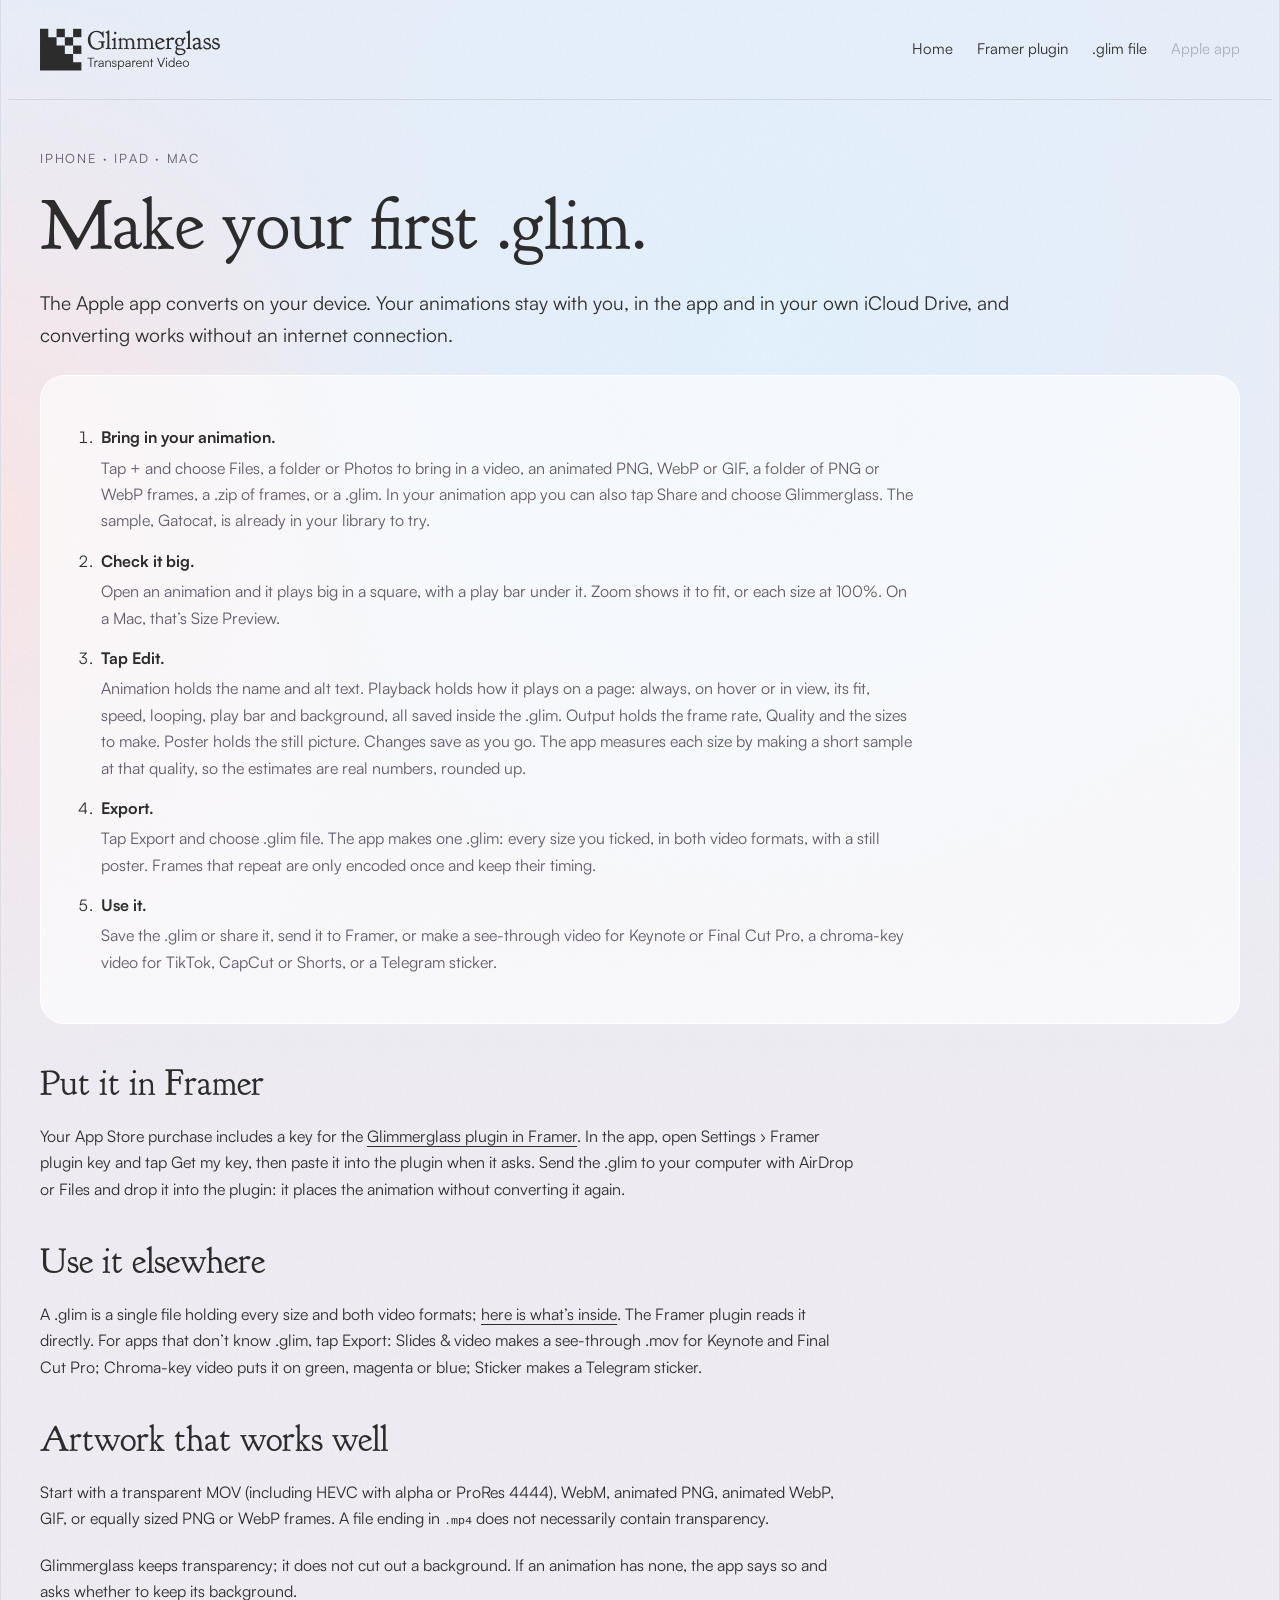
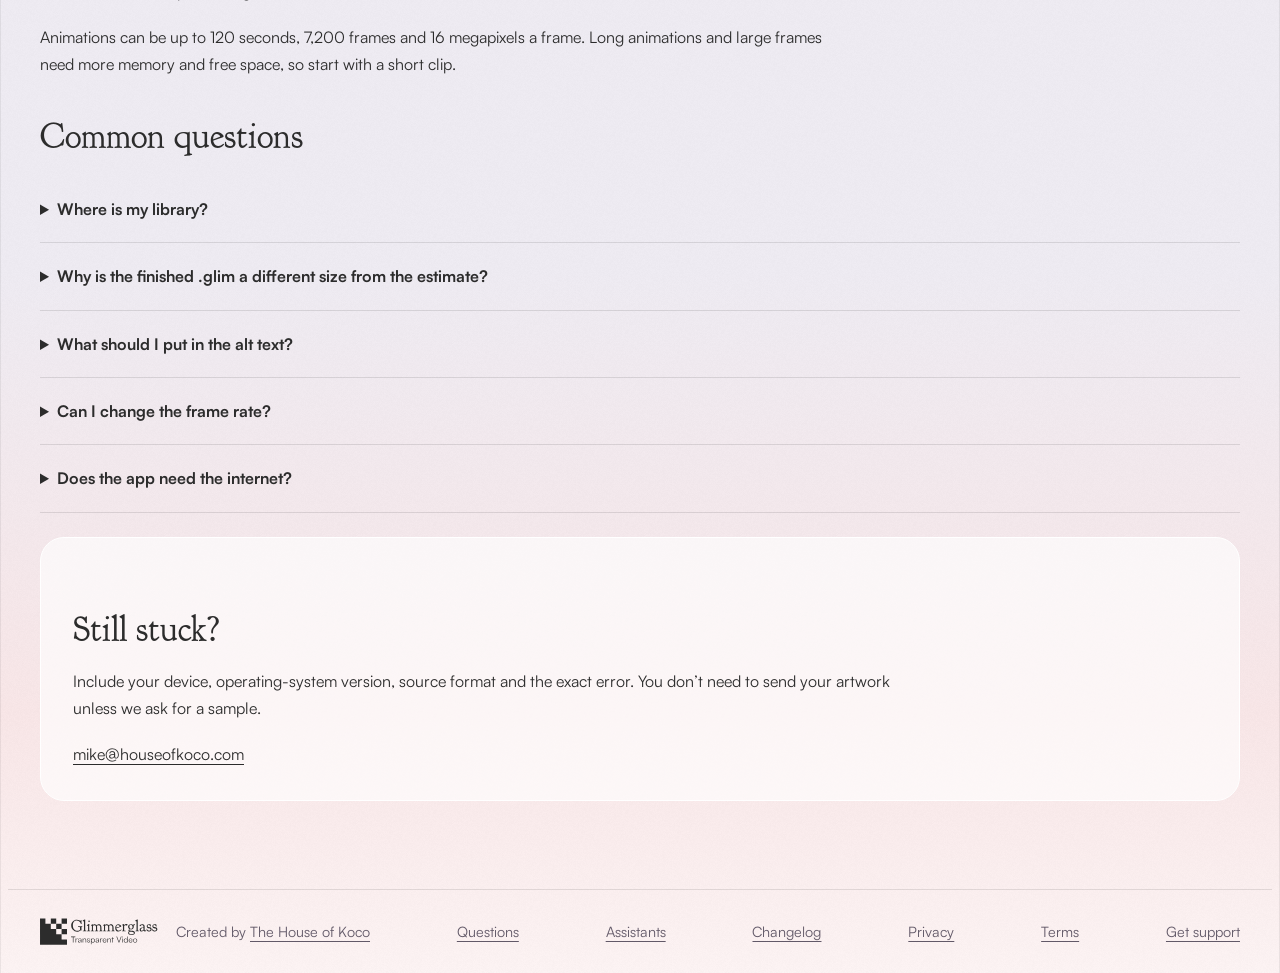
==== apple.html @ 4887f378 "Performance pass and size-matched fallback fonts (tested on staging) Same changes as staging 8d09a04" ====
<!doctype html><html lang="en"><head><meta charset="utf-8"><meta name="viewport" content="width=device-width,initial-scale=1"><title>Apple app guide - Glimmerglass</title><meta name="description" content="Import, preview and export transparent animation with Glimmerglass on iPhone, iPad and Mac."><link rel="icon" href="assets/favicon.svg" type="image/svg+xml"><link rel="icon" href="assets/favicon-32.png" sizes="32x32" type="image/png"><link rel="apple-touch-icon" href="assets/apple-touch-icon.png"><link rel="canonical" href="https://glimmerglass.app/apple.html"><meta property="og:type" content="website"><meta property="og:site_name" content="Glimmerglass"><meta property="og:title" content="Apple app guide - Glimmerglass"><meta property="og:description" content="Import, preview and export transparent animation with Glimmerglass on iPhone, iPad and Mac."><meta property="og:url" content="https://glimmerglass.app/apple.html"><meta property="og:image" content="https://glimmerglass.app/assets/link-preview.png"><meta property="og:image:width" content="1200"><meta property="og:image:height" content="630"><meta property="og:image:alt" content="The Glimmerglass logo, Transparent Video, with a cat asleep on top of the checkered mark"><meta name="twitter:card" content="summary_large_image"><link rel="preload" as="font" type="font/woff2" href="assets/GoudyBookletter1911.woff2" crossorigin><link rel="preload" as="font" type="font/woff2" href="assets/Satoshi-Regular.woff2" crossorigin><link rel="stylesheet" href="styles.css?v=7dc53f0f56"></head><body class="framed"><div class="shell"><a class="skip" href="#main">Skip to content</a><header><a href="index.html" aria-label="Glimmerglass home"><img src="assets/logo.svg" alt="Glimmerglass" width="184" height="43"></a><nav aria-label="Main"><a href="index.html">Home</a><a href="framer.html">Framer plugin</a><a href="glim.html">.glim file</a><span class="nav-soon" role="link" aria-disabled="true" tabindex="0" data-soon="Coming soon" title="Coming soon">Apple app</span></nav></header><script src="menu.js?v=cafbe2eea9"></script><main id="main" class="prose"><p class="eyebrow">iPhone · iPad · Mac</p><h1>Make your first .glim.</h1><p class="lead">The Apple app converts on your device. Your animations stay with you, in the app and in your own iCloud Drive, and converting works without an internet connection.</p><section class="glass"><ol><li><strong>Bring in your animation.</strong><span class="step-detail">Tap + and choose Files, a folder or Photos to bring in a video, an animated PNG, WebP or GIF, a folder of PNG or WebP frames, a .zip of frames, or a .glim. In your animation app you can also tap Share and choose Glimmerglass. The sample, Gatocat, is already in your library to try.</span></li><li><strong>Check it big.</strong><span class="step-detail">Open an animation and it plays big in a square, with a play bar under it. Zoom shows it to fit, or each size at 100%. On a Mac, that&rsquo;s Size Preview.</span></li><li><strong>Tap Edit.</strong><span class="step-detail">Animation holds the name and alt text. Playback holds how it plays on a page: always, on hover or in view, its fit, speed, looping, play bar and background, all saved inside the .glim. Output holds the frame rate, Quality and the sizes to make. Poster holds the still picture. Changes save as you go. The app measures each size by making a short sample at that quality, so the estimates are real numbers, rounded up.</span></li><li><strong>Export.</strong><span class="step-detail">Tap Export and choose .glim file. The app makes one .glim: every size you ticked, in both video formats, with a still poster. Frames that repeat are only encoded once and keep their timing.</span></li><li><strong>Use it.</strong><span class="step-detail">Save the .glim or share it, send it to Framer, or make a see-through video for Keynote or Final Cut Pro, a chroma-key video for TikTok, CapCut or Shorts, or a Telegram sticker.</span></li></ol></section><h2 id="download">Put it in Framer</h2><p>Your App Store purchase includes a key for the <a href="framer.html">Glimmerglass plugin in Framer</a>. In the app, open Settings › Framer plugin key and tap Get my key, then paste it into the plugin when it asks. Send the .glim to your computer with AirDrop or Files and drop it into the plugin: it places the animation without converting it again.</p><h2>Use it elsewhere</h2><p>A .glim is a single file holding every size and both video formats; <a href="glim.html">here is what’s inside</a>. The Framer plugin reads it directly. For apps that don’t know .glim, tap Export: <span class="ui-label">Slides &amp; video</span> makes a see-through .mov for Keynote and Final Cut Pro; Chroma-key video puts it on green, magenta or blue; Sticker makes a Telegram sticker.</p><h2 id="formats">Artwork that works well</h2><p>Start with a transparent MOV (including HEVC with alpha or ProRes 4444), WebM, animated PNG, animated WebP, GIF, or equally sized PNG or WebP frames. A file ending in <code>.mp4</code> does not necessarily contain transparency.</p><p>Glimmerglass keeps transparency; it does not cut out a background. If an animation has none, the app says so and asks whether to keep its background.</p><p>Animations can be up to 120 seconds, 7,200 frames and 16 megapixels a frame. Long animations and large frames need more memory and free space, so start with a short clip.</p><h2>Common questions</h2><details><summary>Where is my library?</summary><p>In the app, and in your own iCloud Drive when it’s turned on, so your iPhone, iPad and Mac show the same animations. Nothing is stored on our servers. A deleted animation stays in the app’s trash for 30 days.</p></details><details><summary>Why is the finished .glim a different size from the estimate?</summary><p>Estimates come from a short sample and are rounded up, so the finished file is usually a little smaller. Long animations whose motion changes a lot can differ more.</p></details><details><summary>What should I put in the alt text?</summary><p>Describe it for screen readers, and creepy crawlers.</p></details><details><summary>Can I change the frame rate?</summary><p>When the timing is known, the app keeps it. Frames without timing need a frame rate: choose one to set the duration and speed.</p></details><details><summary>Does the app need the internet?</summary><p>Only to get your Framer plugin key, once, when you ask for it. See <a href="privacy.html#apple">privacy</a>.</p></details><section class="glass"><h2>Still stuck?</h2><p>Include your device, operating-system version, source format and the exact error. You don’t need to send your artwork unless we ask for a sample.</p><a class="contact" href="mailto:mike@houseofkoco.com?subject=Glimmerglass%20Apple%20app%20support">mike@houseofkoco.com</a></section></main><footer><span class="footer-brand"><img src="assets/logo.svg" alt="Glimmerglass" width="120" height="28"><span>Created by <a href="https://houseofkoco.com">The House of Koco</a></span></span><a href="guide.html">Questions</a><a href="connect.html">Assistants</a><a href="changelog.html">Changelog</a><a href="privacy.html#apple">Privacy</a><a href="terms.html">Terms</a><a href="index.html#support">Get support</a></footer></div></body></html>
---- styles.css ----
:root{--wash:url('assets/grain.webp') 0 0/96px 96px repeat,radial-gradient(42% 620px at 60% 330px,#e5f4ff 0%,#e7f2fe 40%,#e7f2fe00 100%) 0 0/100% 1100px no-repeat,radial-gradient(34% 560px at 0 520px,#fbe8ea 0%,#fbe8ea00 100%) 0 0/100% 1100px no-repeat,linear-gradient(180deg,#e9f1fc 0,#ecf0f9 600px,#f1eef5 1100px,#f1eef5 calc(100% - 700px),#fbe9ea calc(100% - 260px),#fff6f6 100%)}
@font-face{font-family:Satoshi;src:url('assets/Satoshi-Regular.woff2') format('woff2'),url('assets/Satoshi-Regular.otf') format('opentype');font-display:swap}@font-face{font-family:Satoshi;src:url('assets/Satoshi-Bold.woff2') format('woff2'),url('assets/Satoshi-Bold.otf') format('opentype');font-weight:700;font-display:swap}@font-face{font-family:Goudy;src:url('assets/GoudyBookletter1911.woff2') format('woff2'),url('assets/GoudyBookletter1911.otf') format('opentype');font-display:swap}
/* Size-matched fallbacks: while Satoshi and Goudy load, the system font is resized and its line metrics set to match them, so nothing moves when they swap in. Numbers from each font's average letter width and ascent/descent (Capsize method). Arimo and Gelasio share Arial's and Georgia's widths. */@font-face{font-family:'Satoshi Fallback';src:local('Arial'),local('ArialMT'),local('Arimo'),local('Arimo Regular'),local('Arimo-Regular');size-adjust:98.92%;ascent-override:102.10%;descent-override:24.26%;line-gap-override:10.11%}@font-face{font-family:'Satoshi Fallback';src:local('Arial Bold'),local('Arial-BoldMT'),local('Arimo Bold'),local('Arimo-Bold');font-weight:700;size-adjust:97.71%;ascent-override:103.36%;descent-override:24.56%;line-gap-override:10.23%}@font-face{font-family:'Satoshi Fallback Android';src:local('Roboto'),local('Roboto Regular'),local('Roboto-Regular');size-adjust:99.14%;ascent-override:101.88%;descent-override:24.21%;line-gap-override:10.09%}@font-face{font-family:'Satoshi Fallback Android';src:local('Roboto Bold'),local('Roboto-Bold');font-weight:700;size-adjust:103.73%;ascent-override:97.37%;descent-override:23.14%;line-gap-override:9.64%}@font-face{font-family:'Goudy Fallback';src:local('Georgia'),local('Gelasio'),local('Gelasio Regular'),local('Gelasio-Regular');size-adjust:88.38%;ascent-override:108.62%;descent-override:35.08%;line-gap-override:10.18%}@font-face{font-family:'Goudy Fallback Android';src:local('Noto Serif'),local('Noto Serif Regular'),local('NotoSerif'),local('NotoSerif-Regular');size-adjust:81.91%;ascent-override:117.20%;descent-override:37.85%;line-gap-override:10.99%}

:root{font-family:Satoshi,'Satoshi Fallback','Satoshi Fallback Android',system-ui,sans-serif;color:#2c2c2c;background:#f4f4fa;font-synthesis:none;color-scheme:light}*{box-sizing:border-box}body{margin:0;background:#f8f9fc;line-height:1.65}a{color:inherit;text-underline-offset:4px}a:hover{color:#574073}a:focus-visible,summary:focus-visible,button:focus-visible{outline:3px solid #635477;outline-offset:5px}.skip{position:absolute;top:-90px;left:16px}.skip:focus{top:8px;background:white;padding:10px;z-index:3}header,main,footer{max-width:1120px;margin:auto;padding:28px 32px}header{display:flex;align-items:center;justify-content:space-between;gap:24px;border-bottom:1px solid #2c2c2c20}header img{width:184px;height:auto;display:block}nav{display:flex;flex-wrap:wrap;gap:24px;font-size:.94rem}nav a{text-decoration:none}nav a[aria-current=page]{text-decoration:underline}main{padding-top:48px;padding-bottom:64px}h1,h2{font-family:Goudy,'Goudy Fallback','Goudy Fallback Android',Georgia,serif;font-weight:400;line-height:1.1}h1{font-size:clamp(2.7rem,6vw,4.5rem);margin:0 0 24px;max-width:720px}h2{font-size:2.2rem;margin:0 0 20px}h3{font-size:1.1rem;margin:24px 0 8px}p{margin:0 0 20px}.eyebrow{font-size:.8rem;letter-spacing:.14em;text-transform:uppercase;color:#625968;margin-bottom:16px}.lead{font-size:1.2rem;max-width:640px}.intro{display:grid;grid-template-columns:1.2fr .8fr;gap:48px;align-items:center;margin-bottom:48px}.intro figure{margin:0}.intro img{max-height:480px;display:block;max-width:100%;margin:auto;border-radius:16px;box-shadow:0 12px 48px #55476318}.intro figcaption{font-size:.8rem;color:#625968;text-align:center;margin-top:12px}.glass{background:#ffffffa6;border:1px solid #fff;border-radius:24px;padding:32px;margin:24px 0}.split{display:grid;grid-template-columns:1fr 1fr;gap:24px}.split .glass{margin:0}.button{display:inline-flex;padding:12px 22px;border-radius:8px;background:#444;color:white;text-decoration:none;font-weight:700;min-height:48px;align-items:center}.button:hover{background:#333;color:white}.secondary{background:white;color:#333;border:1px solid #2c2c2c33}.secondary:hover{background:#eee;color:#333}.actions{display:flex;flex-wrap:wrap;gap:12px;margin-top:24px}.note{font-size:.9rem;color:#625968}.prose{max-width:800px}.prose h2{margin-top:40px}.prose li{margin-bottom:14px;padding-left:4px}.prose ol{padding-left:24px}.step-detail{display:block;color:#625968;margin-top:4px}details{border-bottom:1px solid #2c2c2c22;padding:20px 0}summary{font-weight:700;cursor:pointer}details p{margin:16px 0 0;padding-left:20px}footer{font-size:.9rem;display:flex;flex-wrap:wrap;gap:24px;justify-content:space-between;align-items:center;border-top:1px solid #2c2c2c20;color:#625968}.contact{overflow-wrap:anywhere}code{font-size:.9em;overflow-wrap:anywhere}table{border-collapse:collapse;width:100%;margin:24px 0}th,td{text-align:left;padding:12px;border-bottom:1px solid #2c2c2c22}th{background:#ffffff80}.table-scroll{overflow:auto}.status{border-left:3px solid #766486;padding:8px 16px;margin:24px 0;max-width:650px;font-size:.94rem}@media(max-width:700px){header,main,footer{padding-left:22px;padding-right:22px}header{align-items:flex-start;flex-direction:column;gap:20px}header img{width:168px}nav{gap:20px}.intro,.split{grid-template-columns:1fr;gap:24px}.intro figure{display:none}.glass{padding:24px}main{padding-top:36px}h1{font-size:2.7rem}h2{font-size:2rem}}@media(prefers-reduced-motion:reduce){html{scroll-behavior:auto}}
.hero-intro{display:grid;grid-template-columns:1.1fr 1fr;gap:48px;align-items:end;margin:12px 0 36px}.hero-intro h1{margin-bottom:0}.hero-intro h1{font-size:clamp(2.2rem,5.6vw,4.5rem)}.hero-intro h1 span{display:block;white-space:nowrap}.hero-intro .lead{font-size:1.05rem}.hero-intro .lead{margin-bottom:0}.hero-film{margin:0 0 40px}.film-frame{position:relative;border-radius:24px;overflow:hidden;background:#d7c7d7;box-shadow:0 20px 60px #55476322;aspect-ratio:16/9}.film-frame video{display:block;width:100%;height:100%;object-fit:contain}.film-toggle{position:absolute;top:16px;right:16px;min-width:108px;min-height:44px;border:1px solid #ffffffa0;border-radius:24px;padding:10px 16px;background:#fffffff0;color:#2c2c2c;font:700 .85rem Satoshi,'Satoshi Fallback','Satoshi Fallback Android',system-ui;cursor:pointer;box-shadow:0 2px 12px #00000018}.film-toggle:hover{background:#fff}.film-toggle[hidden]{display:none}.hero-film figcaption{font-size:.85rem;color:#625968;margin:14px 4px}.hero-film figcaption span{font-weight:700;color:#2c2c2c;margin-right:8px}.workflow{list-style:none;padding:0;margin:0 0 32px;display:grid;grid-template-columns:repeat(3,1fr);gap:32px}.workflow li{border-top:1px solid #62596835;padding-top:18px}.step-number{font-size:.8rem;color:#625968;letter-spacing:.12em}.workflow h2{font-size:1.65rem;margin:12px 0}.workflow p{font-size:.95rem;margin:0}.product-preview{margin-top:64px}@media(max-width:700px){.hero-intro{grid-template-columns:1fr;gap:24px;margin-top:0}.hero-intro h1{font-size:clamp(2rem,10.5vw,2.7rem)}.hero-intro .actions{margin-top:20px}.film-frame{border-radius:16px}.film-toggle{top:10px;right:10px;min-width:96px;padding:8px 12px}.hero-film figcaption span{display:block}.workflow{grid-template-columns:1fr;gap:24px}.workflow li{display:grid;grid-template-columns:32px 1fr;column-gap:12px}.workflow h2{margin:0 0 10px}.workflow .step-number{padding-top:4px}.workflow p{grid-column:2}.product-preview{margin-top:40px}}
/* ---- the home page's shell: the whole page sits in a frame that never grows wider than 1440 px and clips what crosses its sides, so "off the page" is the same edge on every screen. The content column is at most 1200 px (plus 32 px padding); only the knights go outside it. */
body.framed{background:#f8f9fc}/* The page wash: a CSS sky at the top of every page and a warm glow at the bottom, each at a fixed size so nothing is stretched on a long page, over a small grain tile at its own size. */
.shell{max-width:1440px;margin:0 auto;min-height:100vh;overflow-x:clip;background:var(--wash);border-inline:1px solid #2c2c2c14}.shell header,.shell main,.shell footer{max-width:1264px}
/* ---- the hero: the film in its usual rounded box, and three knights (Glimmerglass conversions, played by the product's player) that appear in its last scene and ride out past its left edge. The riders' layer is open above and to the left and closed at the film's right edge and bottom, with the film's own corner radius drawn point by point so it stays open above the film where the lances stand out. */
.hero-stage{position:relative;overflow:visible;--r:24px}.riders{position:absolute;inset:0;pointer-events:none;z-index:2;clip-path:polygon(-3000px -300%,100% -300%,100% 0,calc(100% - var(--r)*1) calc(var(--r)*0),calc(100% - var(--r)*0.7412) calc(var(--r)*0.0341),calc(100% - var(--r)*0.5) calc(var(--r)*0.134),calc(100% - var(--r)*0.2929) calc(var(--r)*0.2929),calc(100% - var(--r)*0.134) calc(var(--r)*0.5),calc(100% - var(--r)*0.0341) calc(var(--r)*0.7412),calc(100% - var(--r)*0) calc(var(--r)*1),calc(100% - var(--r)*0) calc(100% - var(--r)*1),calc(100% - var(--r)*0.0341) calc(100% - var(--r)*0.7412),calc(100% - var(--r)*0.134) calc(100% - var(--r)*0.5),calc(100% - var(--r)*0.2929) calc(100% - var(--r)*0.2929),calc(100% - var(--r)*0.5) calc(100% - var(--r)*0.134),calc(100% - var(--r)*0.7412) calc(100% - var(--r)*0.0341),calc(100% - var(--r)*1) calc(100% - var(--r)*0),-3000px 100%)}.rider{position:absolute;left:0;bottom:0;height:130%;aspect-ratio:814/1000;opacity:0;will-change:transform,opacity}.hero-stage .film-toggle{z-index:3;top:auto;right:auto;left:16px;bottom:16px}@media(max-width:700px){.hero-stage{--r:16px}.hero-stage .film-toggle{left:10px;bottom:10px}}
/* ---- the buttons: "Inside Framer" is the one primary action; the App Store button waits, subdued, with a note on hover and focus ---- */
.soon-wrap{position:relative;display:inline-flex}.button.soon{background:none;color:#625968;border:1px solid #2c2c2c33;opacity:.6;cursor:default}.button.soon:hover{background:none;color:#625968}.soon-note{position:absolute;left:50%;bottom:calc(100% + 8px);transform:translateX(-50%);padding:6px 12px;border-radius:8px;background:#2c2c2c;color:#fff;font-size:.8rem;font-weight:700;white-space:nowrap;pointer-events:none;z-index:4}.soon-note::after{content:"";position:absolute;left:50%;top:100%;transform:translateX(-50%);border:5px solid transparent;border-top-color:#2c2c2c}.soon-note[hidden]{display:none}.price-line{font-size:.9rem;color:#625968;margin:14px 0 0}
/* ---- benefits: six cards in the site's card style, each with a small glossy picture (inline SVG, soft 3D lit from the top left, paint shared from one <defs> block), at a slight tilt that wiggles when the card is pointed at ---- */
.benefits{display:grid;grid-template-columns:repeat(3,1fr);gap:24px;margin:24px 0}.benefits .glass{margin:0;padding:28px}.benefits h2{font-size:1.65rem;margin:0 0 12px}.benefits p{font-size:.95rem;margin:0}.benefit-icon{display:block;width:72px;height:72px;margin:0 0 14px;overflow:visible;transform:rotate(var(--tilt,-5deg));transition:transform .35s cubic-bezier(.3,1.6,.5,1)}.benefits .glass:nth-child(2n) .benefit-icon{--tilt:4deg}.benefits .glass:nth-child(3n) .benefit-icon{--tilt:-3deg}.benefits .glass:hover .benefit-icon{transform:rotate(calc(var(--tilt,-5deg) * -1.4)) scale(1.1)}@media(prefers-reduced-motion:reduce){html:not(.motion-on) .benefit-icon{transition:none}html:not(.motion-on) .benefits .glass:hover .benefit-icon{transform:rotate(var(--tilt,-5deg))}}@media(max-width:960px){.benefits{grid-template-columns:repeat(2,1fr)}}@media(max-width:700px){.benefits{grid-template-columns:1fr}.benefits .glass{padding:24px}}


nav .nav-soon{position:relative;color:#9a9aa8;cursor:not-allowed;opacity:.75}
nav .nav-soon::after{content:attr(data-soon);position:absolute;left:50%;top:calc(100% + 6px);transform:translateX(-50%);background:#2c2c2c;color:#fff;font-size:.78rem;padding:4px 9px;border-radius:6px;white-space:nowrap;opacity:0;pointer-events:none;transition:opacity .15s}
nav .nav-soon:hover::after,nav .nav-soon:focus::after{opacity:1}
nav .nav-soon:focus-visible{outline:2px solid #122887;outline-offset:3px;border-radius:4px}
/* ---- the sky: a starry stage, two painted clouds drifting left to right at different depths (the far one behind the airship, the near one in front), and the airship .glim bobbing in the middle. Clouds travel across the stage's own width (container units); reduced motion holds them still. ---- */
.sky{margin:8px 0 48px}.sky-stage{position:relative;container-type:inline-size;aspect-ratio:1904/861;border-radius:24px;overflow:hidden;isolation:isolate;background:url('assets/sky/stars.webp') center/cover no-repeat #f7e0f3;box-shadow:0 20px 60px #55476322}.sky-ship{position:absolute;left:50%;bottom:14.14%;height:72.2%;aspect-ratio:298/480;transform-origin:46.46% 50.33%;z-index:2;animation:sky-bob 7s ease-in-out infinite}.sky-player{width:100%}.sky-cloud{position:absolute;left:0;height:auto;pointer-events:none;will-change:transform;animation:sky-drift linear infinite}.sky-cloud.far{z-index:1;top:22%;width:62%;animation-duration:70s;animation-delay:-20s}.sky-cloud.far.later{top:50%;width:48%;animation-duration:90s;animation-delay:-65s}.sky-cloud.near{z-index:3;top:52%;width:46%;animation-duration:38s;animation-delay:-24s}@keyframes sky-drift{from{transform:translateX(-100%)}to{transform:translateX(100cqw)}}@keyframes sky-bob{0%,100%{transform:translateX(-46.46%) rotate(-1.2deg)}50%{transform:translateX(-46.46%) translateY(-3.26%) rotate(1.2deg)}}@media(prefers-reduced-motion:reduce){html:not(.motion-on) .sky-ship{animation:none;transform:translateX(-46.46%)}html:not(.motion-on) .sky-cloud{animation:none}html:not(.motion-on) .sky-cloud.far{transform:translateX(-12%)}html:not(.motion-on) .sky-cloud.far.later{transform:translateX(62cqw)}html:not(.motion-on) .sky-cloud.near{transform:translateX(58cqw)}}@media(max-width:700px){.sky-stage{aspect-ratio:4/5;border-radius:16px}.sky-ship{height:66.05%;bottom:13.19%}.sky-cloud.far{width:120%}.sky-cloud.far.later{width:95%}.sky-cloud.near{width:90%;top:60%}}

/* ---- footer credit: the logo at a smaller size, and who made it ---- */
.footer-brand{display:inline-flex;flex-wrap:wrap;align-items:center;gap:8px 16px}.footer-brand img{display:block;width:120px;height:auto}
/* ---- closing band: one last nudge before support, in the card style, the same width as "Need a hand?" ---- */
.closing{display:flex;align-items:center;justify-content:space-between;gap:32px}.closing h2{margin:0 0 12px}.closing p{margin:0;max-width:640px}.closing .button{flex:none}@media(max-width:700px){.closing{flex-direction:column;align-items:flex-start;gap:20px}}
/* ---- inner pages (15-16 Oct): the home page's framed 1440 px shell on every page, the home container width, and body text held to a readable line ---- */
.prose p,.prose li,.prose .lead,.prose .step-detail,.prose .status{max-width:51.225em}.prose .cards p,.prose .cards li{max-width:none}
.page-hero{margin-top:12px;grid-template-columns:1.5fr 1fr}.buy-row{display:flex;flex-wrap:wrap;align-items:center;gap:20px}.price{font-family:Goudy,'Goudy Fallback','Goudy Fallback Android',Georgia,serif;font-size:2.6rem;line-height:1;margin:0}


.plugin-film{margin:0 0 40px}.film-placeholder{position:absolute;inset:0;margin:0;display:grid;place-items:center;padding:24px;text-align:center;font-weight:700;font-size:.95rem;color:#625968;background:linear-gradient(135deg,#efe9f7,#e6eefc)}
.cards{display:grid;gap:24px;margin:24px 0;align-items:start}.cards.three{grid-template-columns:repeat(3,1fr)}.cards.two{grid-template-columns:repeat(2,1fr)}.cards .glass{margin:0;padding:28px}.cards h2{font-size:1.65rem;margin:0 0 12px}.cards p,.cards li{font-size:.95rem}.cards ul{padding-left:20px;margin:0 0 16px}.cards li{margin-bottom:8px}.cards details:last-child{border-bottom:0}
.cards .glass:nth-child(2n) .benefit-icon{--tilt:4deg}.cards .glass:nth-child(3n) .benefit-icon{--tilt:-3deg}.cards .glass:hover .benefit-icon{transform:rotate(calc(var(--tilt,-5deg) * -1.4)) scale(1.1)}@media(prefers-reduced-motion:reduce){html:not(.motion-on) .cards .glass:hover .benefit-icon{transform:rotate(var(--tilt,-5deg))}}
.compare{margin:56px 0}.compare h2{margin:0 0 20px}.compare-grid{display:grid;grid-template-columns:1fr 1fr;gap:24px}.compare figure{margin:0}.compare-stage{display:flex;align-items:flex-end;justify-content:center;aspect-ratio:4/3;border-radius:24px;overflow:hidden;background:url('assets/grain.webp') 0 0/96px 96px,radial-gradient(70% 70% at 55% 35%,#e5f4ff,#e5f4ff00),linear-gradient(180deg,#eaf0fb,#fbe9ea 80%,#fff6f6);box-shadow:inset 0 0 0 1px #2c2c2c14}.compare-stage video,.compare-player{display:block;width:44%;height:auto}.compare-player{position:relative}.compare figcaption{font-size:.9rem;color:#625968;margin:12px 4px 0}.compare figcaption strong{color:#2c2c2c;margin-right:6px}

@media(max-width:960px){.cards.three{grid-template-columns:1fr 1fr}}
@media(max-width:700px){.cards.three,.cards.two{grid-template-columns:1fr}.cards .glass{padding:24px}.page-hero h1{font-size:clamp(1.75rem,9.2vw,2.7rem)}.compare-grid{gap:12px}.compare-stage{aspect-ratio:3/4;border-radius:16px}.compare-stage video,.compare-player{width:76%}.compare figcaption{font-size:.82rem}.compare figcaption strong{display:block}}
/* Framer page, second pass: an ampersand in body text is set in the heading face, whose ampersand is the one worth showing; full-width help cards split into two columns inside */
.cards.three{align-items:stretch}.cards.stack{grid-template-columns:1fr}.wide-cols{display:grid;grid-template-columns:1fr 1fr;gap:16px 48px;align-items:start}.wide-cols>:first-child{align-self:center}.wide-cols details:last-child{border-bottom:0}.contact-block h3{margin:20px 0 8px}.contact-block p{max-width:none}@media(max-width:700px){.wide-cols{grid-template-columns:1fr}}
/* ---- the .glim page (16 Oct): an argument in sections, in the site's card style. card-head puts the icon beside the heading; .amp sets an ampersand in the heading face ---- */
.card-head{display:flex;align-items:center;gap:14px;margin:0 0 14px}.card-head .benefit-icon{width:48px;height:48px;margin:0;flex:none}.card-head h2{margin:0}
.glim-page .section-title{margin:56px 0 20px}.glim-page .lead{margin-bottom:40px}
.glim-problem{display:grid;grid-template-columns:1.2fr 1fr;gap:48px;align-items:start;margin:0 0 16px}.glim-problem h2{margin-top:0}.glim-problem h3{margin:24px 0 6px}.glim-demo{margin:0;position:sticky;top:24px}.glim-demo .compare-stage{aspect-ratio:1/1}.demo-player{position:relative;width:52%}.glim-demo figcaption{font-size:.9rem;color:#625968;margin:12px 4px 0}
.cards.four{grid-template-columns:repeat(4,1fr)}.cards.four .card-head{flex-direction:column;align-items:flex-start;gap:10px}
.glim-inside,.glim-page #proof{margin:40px 0}.glim-contents{list-style:none;padding:0;margin:0}.glim-contents li{display:grid;grid-template-columns:9em 1fr;gap:12px;padding:10px 0;border-bottom:1px solid #2c2c2c18;max-width:none}.glim-contents li:last-child{border-bottom:0}.glim-contents li span:first-child{font-weight:700}.glim-inside h3,.glim-page #proof h3{margin:0 0 10px}
.glim-page pre{background:#2c2c2c;color:#f4f4fa;border-radius:12px;padding:16px;overflow:auto;font-size:.8rem;line-height:1.5;margin:0 0 16px}.glim-page pre code{overflow-wrap:normal}
@media(max-width:1100px){.cards.four{grid-template-columns:1fr 1fr}}@media(max-width:860px){.glim-problem{grid-template-columns:1fr;gap:24px}.glim-demo{position:static}}@media(max-width:700px){.cards.four{grid-template-columns:1fr}.cards.four .card-head{flex-direction:row;align-items:center}.glim-contents li{grid-template-columns:1fr;gap:2px}}
.glim-page .cards{align-items:stretch}
.cards>*{min-width:0}
/* Framer page cards, third pass: icon inline with the heading, top-aligned columns, no padding-out of empty space */
.cards.three .card-link{margin:4px 0 0}.cards ul.tight li{margin-bottom:4px}.wide-cols>div>:first-child{margin-top:0;padding-top:0}.wide-cols details:first-child summary{margin-top:0}.contact-block h3{margin-top:0}.wide-cols p:last-child{margin-bottom:0}
@media(min-width:701px) and (max-width:960px){#controls{grid-column:1/-1}#controls ul.tight{columns:2;column-gap:40px}#controls ul.tight li{break-inside:avoid}}@media(max-width:700px){.wide-cols{gap:24px}}
/* ---- the Framer page hero (story.js), laid out from the owner's Figma frame: one statement in the heading face at a size tied to its column (5.77% of it, about 70 px on a desktop), so it wraps as drawn.
   Each picture is an .obj: a fixed advance on the line with the picture (.vis) drawn around it, so pictures overlap the gaps between lines and never push the copy. Sizes and offsets are in em, measured from the frame. ---- */
.story{position:relative;container-type:inline-size;padding:0 0 56px;margin-top:-20px}
.story-text{font-size:clamp(1.3rem,5.98cqi,4.6rem);line-height:1.4;margin:0;max-width:15.8em;font-weight:400;color:#353535}
.story .s{transition:opacity .9s ease,filter .9s ease}
.story.playing:not(.done) .s:not(.in):not([data-at="0"]),html.motion-on .story:not(.playing):not(.done):not(.static) .s:not([data-at="0"]){opacity:0;filter:blur(8px)}
.story .grey{color:#868795}.story .purple{color:#5b1267}
.story .caps{font-size:.64em;letter-spacing:.06em;text-transform:uppercase;vertical-align:.5em;line-height:0}
.obj{position:relative;display:inline-block;width:var(--w);height:.6em;vertical-align:baseline}
.obj>.vis{position:absolute;left:var(--x,0);bottom:var(--b,0);width:var(--vw);height:var(--vh);display:block}
.o-flourish{--w:1.55em;--x:.02em;--b:-.03em;--vw:1.52em;--vh:.93em}.flourish{object-fit:contain}
.framer{display:inline-block;white-space:nowrap;transform:rotate(-2deg);transform-origin:0 70%;margin-right:.1em}
.framer-mark{display:inline-block;width:.71em;height:1.07em;vertical-align:-.32em;margin-right:.46em}
.framer-type{font:700 .92em/1 Satoshi,'Satoshi Fallback','Satoshi Fallback Android',system-ui,sans-serif;letter-spacing:-.025em}
.o-hmm{--w:.82em;--x:-.8em;--b:-.1em;--vw:1.67em;--vh:1.15em}.o-hmm .vis{overflow:visible}.o-hmm text{font:30px Goudy,'Goudy Fallback','Goudy Fallback Android',Georgia,serif;fill:#868795}
.o-safari{--w:1.36em;--x:.02em;--b:-.24em;--vw:1.3em;--vh:1.3em}.o-safari .vis{transform:rotate(-5deg);filter:drop-shadow(0 .03em .06em #2c2c2c22)}
.o-box{--w:1.5em;--x:.02em;--b:-.62em;--vw:1.45em;--vh:1.83em}.o-box .vis{background:#000;border-radius:.09em;overflow:hidden;transform:rotate(-3deg)}.o-box video{display:block;width:100%;height:100%;object-fit:cover}
.ugh{position:absolute;left:5.5em;bottom:2.2em;font-size:.31em;line-height:1;color:#868795;transform:rotate(-20deg);transform-origin:0 100%;white-space:nowrap}
.gg{display:inline-block}.gg img{display:inline-block;height:1.19em;width:auto;vertical-align:-.27em}
.o-squirrel{--w:1.29em;--x:-.46em;--b:-.8em;--vw:2.35em;--vh:2.35em}
.sword-line{display:block;margin-top:1.2em;padding-bottom:.75em}
.o-sword{--w:2.86em;--x:.1em;--b:-1em;--vw:2.68em;--vh:3em}
.sword-tile{border-radius:.3em;overflow:hidden;box-shadow:inset 0 0 0 .025em #fff;transform:rotate(2deg)}
.sword-player{position:absolute;right:0;bottom:0;display:block;width:92.2%;height:94%}
.clip-words{position:absolute;width:1px;height:1px;overflow:hidden;clip:rect(0 0 0 0);white-space:nowrap}
.obj.as-words{width:auto;height:auto;vertical-align:baseline}.obj.as-words .clip-words{position:static;width:auto;height:auto;clip:auto;white-space:normal}.obj.as-words .vis,.obj.as-words .ugh{display:none}
.clip-a.glitch .vis{animation:story-glitch .5s steps(2,end) 1}
@keyframes story-glitch{0%{transform:rotate(-3deg)}20%{transform:rotate(-3deg) translate(-.05em,.02em);clip-path:inset(12% 0 38% 0)}40%{transform:rotate(-3deg) translate(.05em,-.02em);clip-path:inset(48% 0 6% 0)}60%{transform:rotate(-3deg);clip-path:none;filter:hue-rotate(60deg) saturate(1.6)}100%{transform:rotate(-3deg);filter:none}}
.story-buy{display:flex;flex-direction:column;align-items:stretch;width:100%;max-width:260px;margin-top:20px;padding:20px 20px 22px;background:#fff;border-radius:16px}.story-buy .button{justify-content:center}.story-buy .price{font-size:3rem}.story-buy .price-line{font-family:Goudy,'Goudy Fallback','Goudy Fallback Android',Georgia,serif;font-size:1.5rem;line-height:1.25;color:#2c2c2c;margin:6px 0 18px}
@media(max-width:700px){.story{padding-bottom:32px;margin-top:0}.story-text{font-size:clamp(1.3rem,7.3vw,2.1rem);line-height:1.5;max-width:none}}
@media(min-width:360px) and (max-width:700px){.sword-line{white-space:nowrap}}
.licenses details p,.licenses pre{padding-left:20px}.licenses pre{white-space:pre;overflow-x:auto;font-size:.8rem;line-height:1.5;margin:16px 0 0;max-width:75ch;color:#4a4550}

/* Motion off (the footer switch) holds the same things still as the system setting does. */
html.still .benefit-icon{transition:none}html.still .benefits .glass:hover .benefit-icon{transform:rotate(var(--tilt,-5deg))}html.still .sky-ship{animation:none;transform:translateX(-46.46%)}html.still .sky-cloud{animation:none}html.still .sky-cloud.far{transform:translateX(-12%)}html.still .sky-cloud.far.later{transform:translateX(62cqw)}html.still .sky-cloud.near{transform:translateX(58cqw)}html.still .cards .glass:hover .benefit-icon{transform:rotate(var(--tilt,-5deg))}
/* Reduce Motion is answered once for the site (motion.js): this note offers the animations back, and every page with motion has a switch in its footer. */
.motion-note{position:fixed;right:20px;bottom:20px;z-index:50;max-width:340px;padding:18px 20px;border-radius:18px;background:#fffffff2;color:#2c2c2c;box-shadow:0 12px 40px #3d2f5a30;border:1px solid #2c2c2c14;font-size:.92rem;line-height:1.45}.motion-note p{margin:0 0 14px}.motion-note strong{display:block;font-size:1rem;margin-bottom:2px}.motion-note-actions{display:flex;align-items:center;gap:14px;flex-wrap:wrap}.motion-note .button{min-height:40px;padding:8px 16px;font-size:.88rem}.motion-later{border:0;background:none;padding:8px 4px;color:#625968;font:700 .88rem Satoshi,'Satoshi Fallback','Satoshi Fallback Android',system-ui;cursor:pointer}.motion-later:hover{color:#2c2c2c}@media(max-width:700px){.motion-note{left:12px;right:12px;bottom:12px;max-width:none}}
.motion-toggle{border:1px solid #2c2c2c26;border-radius:999px;background:none;padding:6px 14px;color:#625968;font:700 .82rem Satoshi,'Satoshi Fallback','Satoshi Fallback Android',system-ui;cursor:pointer;white-space:nowrap}.motion-toggle:hover{color:#2c2c2c;border-color:#2c2c2c55}.motion-toggle[aria-pressed="true"]::before{content:"";display:inline-block;width:7px;height:7px;border-radius:50%;background:#5b1267;margin-right:7px;vertical-align:1px}.motion-toggle[aria-pressed="false"]::before{content:"";display:inline-block;width:7px;height:7px;border-radius:50%;border:1.5px solid #625968;box-sizing:border-box;margin-right:7px;vertical-align:1px}
/* Nav: Home first, the Apple app (coming soon) last, its note anchored to the right edge. */
nav .nav-soon:last-child::after{left:auto;right:0;transform:none}
/* Home's closing card: copy and button left-aligned and centred top to bottom; the pilot (a bust) stands on the
   card's bottom edge at the right, as if rising from behind it. More space above it than between the feature cards. */
.closing{position:relative;display:flex;align-items:center;min-height:480px;margin:72px 0 24px;padding:56px 50% 56px 40px;overflow:hidden}
.closing .closing-copy{max-width:460px}.closing .closing-copy p{margin:0 0 28px}.closing .button{flex:none}
.closing-art{position:absolute;right:3%;bottom:0;width:min(48%,580px);aspect-ratio:640/520;pointer-events:none}
@media(max-width:700px){.closing{display:block;min-height:0;margin:48px 0 24px;padding:36px 24px 0}.closing-art{position:relative;right:auto;bottom:auto;width:100%;margin:24px 0 0}}
/* The questions-and-answers guide: its one code example styled like the .glim page's. */
.guide pre{background:#2c2c2c;color:#f4f4fa;border-radius:12px;padding:16px;overflow:auto;font-size:.8rem;line-height:1.5;margin:0 0 16px}.guide pre code{overflow-wrap:normal}.guide section.glass h2{font-size:1.65rem}
.changelog ul{padding-left:24px}.changelog section{margin-top:24px}.changelog h2{margin-top:0}
/* The Apple surfaces side by side at one height: each figure's share of the row is its image's width-to-height ratio. */
.changelog-shots{display:flex;gap:16px;align-items:flex-start;margin:20px 0}.changelog-shots figure{margin:0;min-width:0}.changelog-shots img{display:block;width:100%;height:auto;border-radius:12px}.changelog-shots figcaption{margin-top:8px;font-size:.85rem;text-align:center}.changelog-shots .tall{flex:460 1 0}.changelog-shots .duo{flex:687 1 0}.changelog-shots .pad{flex:750 1 0}.changelog-shots .mac{flex:1600 1 0}
@media(max-width:700px){.changelog-shots{flex-wrap:wrap}.changelog-shots figure{flex:1 1 calc(50% - 8px)}.changelog-shots .mac{flex-basis:100%}}
/* The phone menu (menu.js, 29 Oct): up to 700 px the header's links fold behind a "Menu" button in the motion switch's pill style; open, they stack below the logo as full-width rows. Wider screens keep the row of links and never show the button. */
.menu-toggle{display:none;align-items:center;gap:10px;min-height:44px;padding:8px 16px;border:1px solid #2c2c2c26;border-radius:999px;background:#ffffffa6;color:#2c2c2c;font:700 .9rem Satoshi,'Satoshi Fallback','Satoshi Fallback Android',system-ui,sans-serif;cursor:pointer}.menu-toggle:hover{border-color:#2c2c2c55}
.menu-icon{position:relative;display:block;width:16px;height:10px;border-block:2px solid currentColor}.menu-icon::before{content:"";position:absolute;left:0;right:0;top:50%;height:2px;margin-top:-1px;background:currentColor}
.menu-open .menu-icon{border-block-color:transparent}.menu-open .menu-icon::before,.menu-open .menu-icon::after{content:"";position:absolute;left:0;right:0;top:50%;height:2px;margin-top:-1px;background:currentColor;transform:rotate(45deg)}.menu-open .menu-icon::after{transform:rotate(-45deg)}
@media(max-width:700px){header.has-menu{flex-direction:row;flex-wrap:wrap;align-items:center;gap:0 16px}.has-menu .menu-toggle{display:inline-flex}
.has-menu nav{display:none;flex-basis:100%;flex-direction:column;gap:0;margin-top:16px;font-size:1rem}.menu-open nav{display:flex;animation:menu-in .18s ease-out}
.has-menu nav>*{display:flex;align-items:center;min-height:48px;border-top:1px solid #2c2c2c14}
.has-menu nav .nav-soon::after,.has-menu nav .nav-soon:last-child::after{position:static;transform:none;opacity:1;margin-left:10px;padding:0;background:none;color:inherit;font-size:.8rem;transition:none}}
@keyframes menu-in{from{opacity:0;transform:translateY(-6px)}}
@media(prefers-reduced-motion:reduce){html:not(.motion-on) .menu-open nav{animation:none}}html.still .menu-open nav{animation:none}
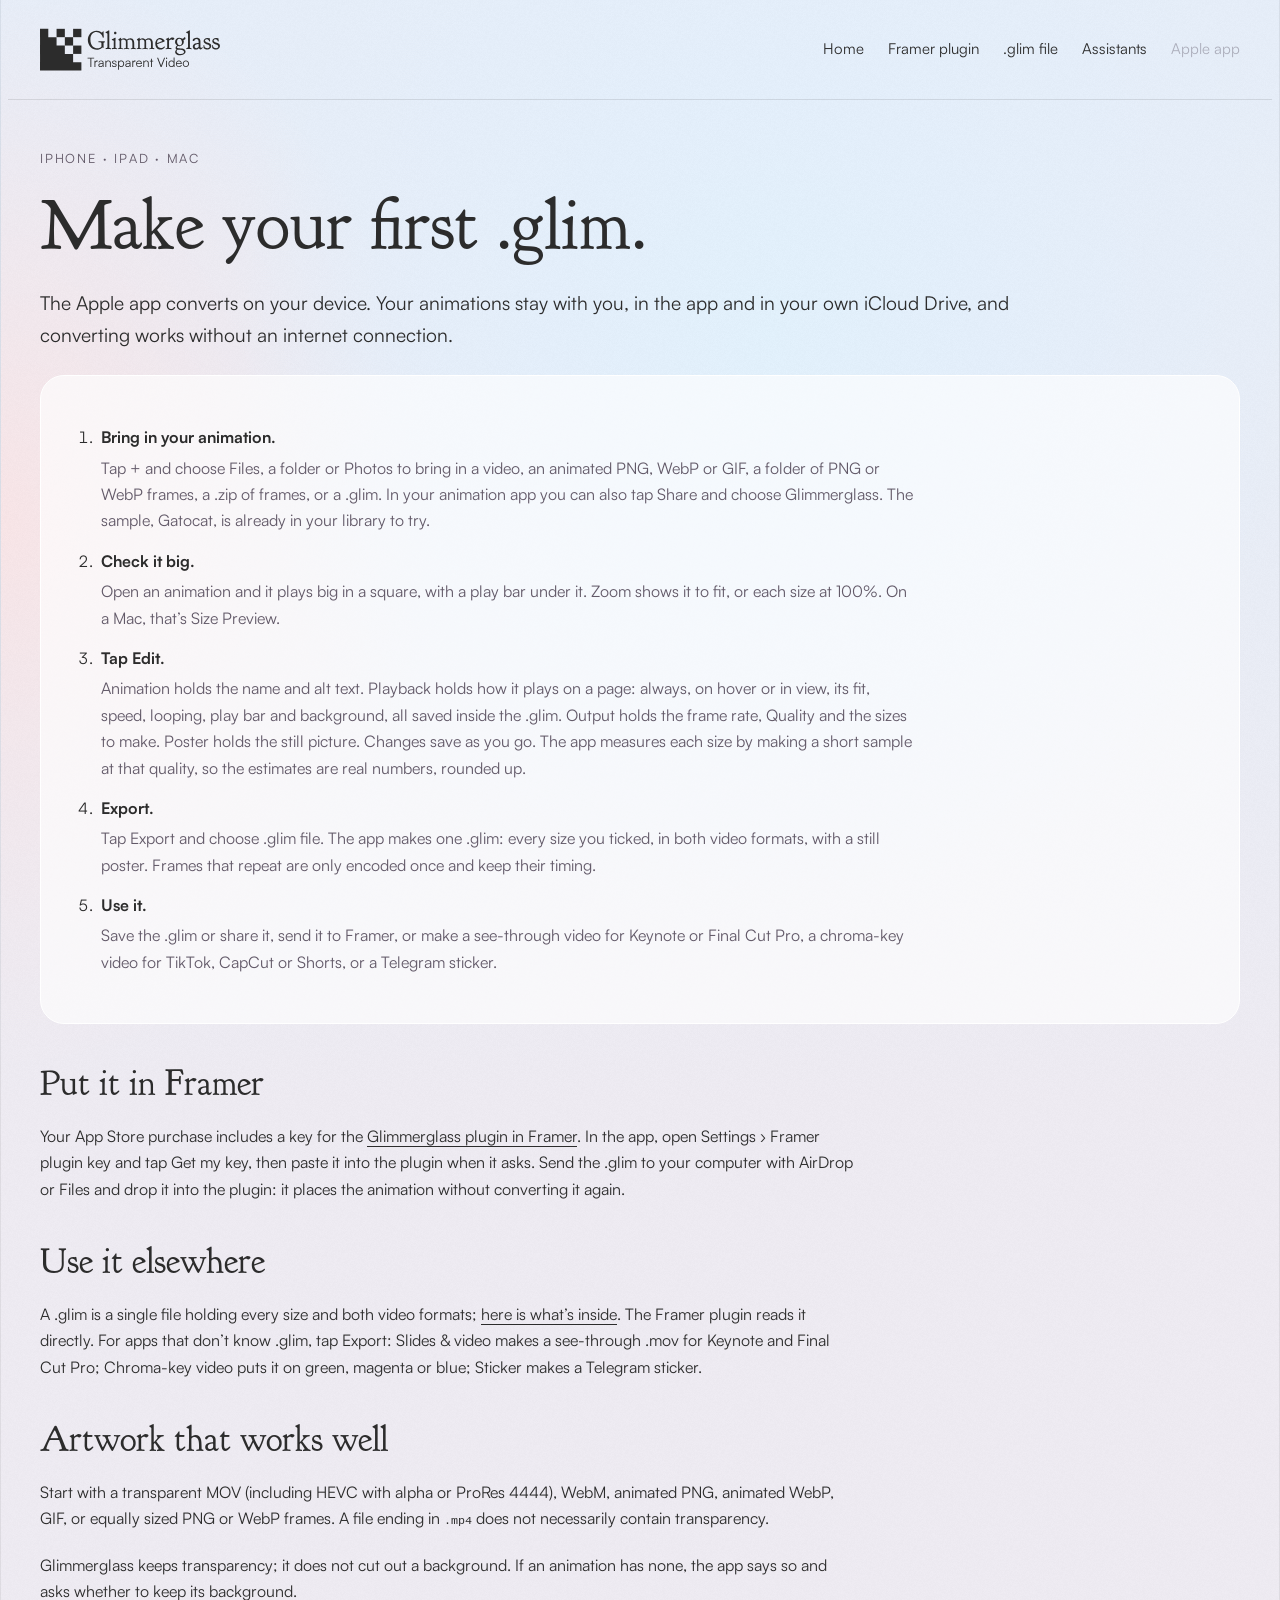
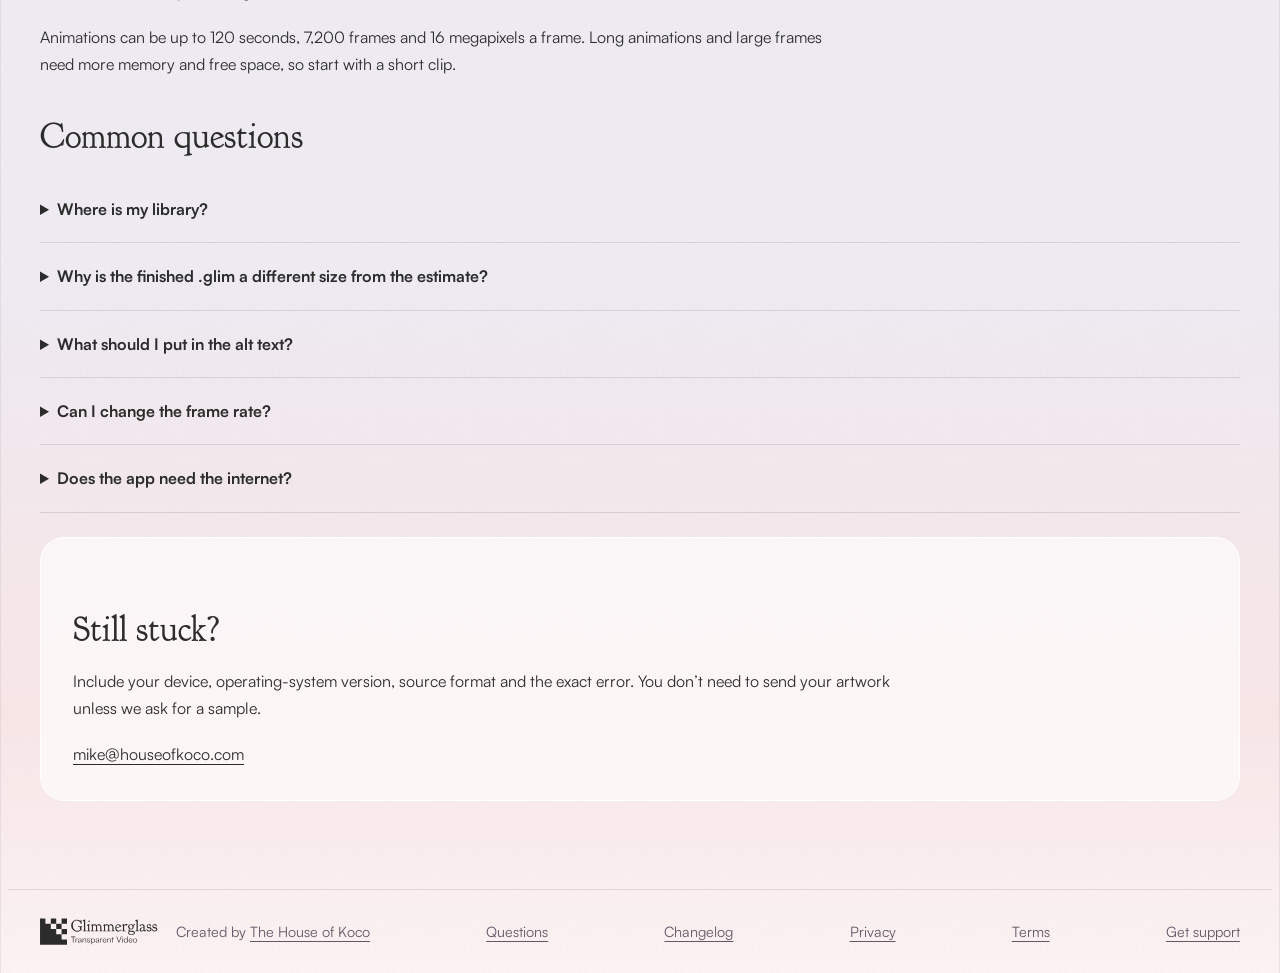
==== commit 1ba3758a: "Publish glimmerglass claude/site-assistants: Assistants in the top menu, ChatGPT and Claude chat cap" ====
--- a/apple.html
+++ b/apple.html
@@ -1,2 +1,2 @@
-<!doctype html><html lang="en"><head><meta charset="utf-8"><meta name="viewport" content="width=device-width,initial-scale=1"><title>Apple app guide - Glimmerglass</title><meta name="description" content="Import, preview and export transparent animation with Glimmerglass on iPhone, iPad and Mac."><link rel="icon" href="assets/favicon.svg" type="image/svg+xml"><link rel="icon" href="assets/favicon-32.png" sizes="32x32" type="image/png"><link rel="apple-touch-icon" href="assets/apple-touch-icon.png"><link rel="canonical" href="https://glimmerglass.app/apple.html"><meta property="og:type" content="website"><meta property="og:site_name" content="Glimmerglass"><meta property="og:title" content="Apple app guide - Glimmerglass"><meta property="og:description" content="Import, preview and export transparent animation with Glimmerglass on iPhone, iPad and Mac."><meta property="og:url" content="https://glimmerglass.app/apple.html"><meta property="og:image" content="https://glimmerglass.app/assets/link-preview.png"><meta property="og:image:width" content="1200"><meta property="og:image:height" content="630"><meta property="og:image:alt" content="The Glimmerglass logo, Transparent Video, with a cat asleep on top of the checkered mark"><meta name="twitter:card" content="summary_large_image"><link rel="preload" as="font" type="font/woff2" href="assets/GoudyBookletter1911.woff2" crossorigin><link rel="preload" as="font" type="font/woff2" href="assets/Satoshi-Regular.woff2" crossorigin><link rel="stylesheet" href="styles.css?v=7dc53f0f56"></head><body class="framed"><div class="shell"><a class="skip" href="#main">Skip to content</a><header><a href="index.html" aria-label="Glimmerglass home"><img src="assets/logo.svg" alt="Glimmerglass" width="184" height="43"></a><nav aria-label="Main"><a href="index.html">Home</a><a href="framer.html">Framer plugin</a><a href="glim.html">.glim file</a><span class="nav-soon" role="link" aria-disabled="true" tabindex="0" data-soon="Coming soon" title="Coming soon">Apple app</span></nav></header><script src="menu.js?v=cafbe2eea9"></script><main id="main" class="prose"><p class="eyebrow">iPhone · iPad · Mac</p><h1>Make your first .glim.</h1><p class="lead">The Apple app converts on your device. Your animations stay with you, in the app and in your own iCloud Drive, and converting works without an internet connection.</p><section class="glass"><ol><li><strong>Bring in your animation.</strong><span class="step-detail">Tap + and choose Files, a folder or Photos to bring in a video, an animated PNG, WebP or GIF, a folder of PNG or WebP frames, a .zip of frames, or a .glim. In your animation app you can also tap Share and choose Glimmerglass. The sample, Gatocat, is already in your library to try.</span></li><li><strong>Check it big.</strong><span class="step-detail">Open an animation and it plays big in a square, with a play bar under it. Zoom shows it to fit, or each size at 100%. On a Mac, that&rsquo;s Size Preview.</span></li><li><strong>Tap Edit.</strong><span class="step-detail">Animation holds the name and alt text. Playback holds how it plays on a page: always, on hover or in view, its fit, speed, looping, play bar and background, all saved inside the .glim. Output holds the frame rate, Quality and the sizes to make. Poster holds the still picture. Changes save as you go. The app measures each size by making a short sample at that quality, so the estimates are real numbers, rounded up.</span></li><li><strong>Export.</strong><span class="step-detail">Tap Export and choose .glim file. The app makes one .glim: every size you ticked, in both video formats, with a still poster. Frames that repeat are only encoded once and keep their timing.</span></li><li><strong>Use it.</strong><span class="step-detail">Save the .glim or share it, send it to Framer, or make a see-through video for Keynote or Final Cut Pro, a chroma-key video for TikTok, CapCut or Shorts, or a Telegram sticker.</span></li></ol></section><h2 id="download">Put it in Framer</h2><p>Your App Store purchase includes a key for the <a href="framer.html">Glimmerglass plugin in Framer</a>. In the app, open Settings › Framer plugin key and tap Get my key, then paste it into the plugin when it asks. Send the .glim to your computer with AirDrop or Files and drop it into the plugin: it places the animation without converting it again.</p><h2>Use it elsewhere</h2><p>A .glim is a single file holding every size and both video formats; <a href="glim.html">here is what’s inside</a>. The Framer plugin reads it directly. For apps that don’t know .glim, tap Export: <span class="ui-label">Slides &amp; video</span> makes a see-through .mov for Keynote and Final Cut Pro; Chroma-key video puts it on green, magenta or blue; Sticker makes a Telegram sticker.</p><h2 id="formats">Artwork that works well</h2><p>Start with a transparent MOV (including HEVC with alpha or ProRes 4444), WebM, animated PNG, animated WebP, GIF, or equally sized PNG or WebP frames. A file ending in <code>.mp4</code> does not necessarily contain transparency.</p><p>Glimmerglass keeps transparency; it does not cut out a background. If an animation has none, the app says so and asks whether to keep its background.</p><p>Animations can be up to 120 seconds, 7,200 frames and 16 megapixels a frame. Long animations and large frames need more memory and free space, so start with a short clip.</p><h2>Common questions</h2><details><summary>Where is my library?</summary><p>In the app, and in your own iCloud Drive when it’s turned on, so your iPhone, iPad and Mac show the same animations. Nothing is stored on our servers. A deleted animation stays in the app’s trash for 30 days.</p></details><details><summary>Why is the finished .glim a different size from the estimate?</summary><p>Estimates come from a short sample and are rounded up, so the finished file is usually a little smaller. Long animations whose motion changes a lot can differ more.</p></details><details><summary>What should I put in the alt text?</summary><p>Describe it for screen readers, and creepy crawlers.</p></details><details><summary>Can I change the frame rate?</summary><p>When the timing is known, the app keeps it. Frames without timing need a frame rate: choose one to set the duration and speed.</p></details><details><summary>Does the app need the internet?</summary><p>Only to get your Framer plugin key, once, when you ask for it. See <a href="privacy.html#apple">privacy</a>.</p></details><section class="glass"><h2>Still stuck?</h2><p>Include your device, operating-system version, source format and the exact error. You don’t need to send your artwork unless we ask for a sample.</p><a class="contact" href="mailto:mike@houseofkoco.com?subject=Glimmerglass%20Apple%20app%20support">mike@houseofkoco.com</a></section></main><footer><span class="footer-brand"><img src="assets/logo.svg" alt="Glimmerglass" width="120" height="28"><span>Created by <a href="https://houseofkoco.com">The House of Koco</a></span></span><a href="guide.html">Questions</a><a href="connect.html">Assistants</a><a href="changelog.html">Changelog</a><a href="privacy.html#apple">Privacy</a><a href="terms.html">Terms</a><a href="index.html#support">Get support</a></footer></div></body></html>
+<!doctype html><html lang="en"><head><meta charset="utf-8"><meta name="viewport" content="width=device-width,initial-scale=1"><title>Apple app guide - Glimmerglass</title><meta name="description" content="Import, preview and export transparent animation with Glimmerglass on iPhone, iPad and Mac."><link rel="icon" href="assets/favicon.svg" type="image/svg+xml"><link rel="icon" href="assets/favicon-32.png" sizes="32x32" type="image/png"><link rel="apple-touch-icon" href="assets/apple-touch-icon.png"><link rel="canonical" href="https://glimmerglass.app/apple.html"><meta property="og:type" content="website"><meta property="og:site_name" content="Glimmerglass"><meta property="og:title" content="Apple app guide - Glimmerglass"><meta property="og:description" content="Import, preview and export transparent animation with Glimmerglass on iPhone, iPad and Mac."><meta property="og:url" content="https://glimmerglass.app/apple.html"><meta property="og:image" content="https://glimmerglass.app/assets/link-preview.png"><meta property="og:image:width" content="1200"><meta property="og:image:height" content="630"><meta property="og:image:alt" content="The Glimmerglass logo, Transparent Video, with a cat asleep on top of the checkered mark"><meta name="twitter:card" content="summary_large_image"><link rel="preload" as="font" type="font/woff2" href="assets/GoudyBookletter1911.woff2" crossorigin><link rel="preload" as="font" type="font/woff2" href="assets/Satoshi-Regular.woff2" crossorigin><link rel="stylesheet" href="styles.css?v=f5fe741d36"></head><body class="framed"><div class="shell"><a class="skip" href="#main">Skip to content</a><header><a href="index.html" aria-label="Glimmerglass home"><img src="assets/logo.svg" alt="Glimmerglass" width="184" height="43"></a><nav aria-label="Main"><a href="index.html">Home</a><a href="framer.html">Framer plugin</a><a href="glim.html">.glim file</a><a href="connect.html">Assistants</a><span class="nav-soon" role="link" aria-disabled="true" tabindex="0" data-soon="Coming soon" title="Coming soon">Apple app</span></nav></header><script src="menu.js?v=cafbe2eea9"></script><main id="main" class="prose"><p class="eyebrow">iPhone · iPad · Mac</p><h1>Make your first .glim.</h1><p class="lead">The Apple app converts on your device. Your animations stay with you, in the app and in your own iCloud Drive, and converting works without an internet connection.</p><section class="glass"><ol><li><strong>Bring in your animation.</strong><span class="step-detail">Tap + and choose Files, a folder or Photos to bring in a video, an animated PNG, WebP or GIF, a folder of PNG or WebP frames, a .zip of frames, or a .glim. In your animation app you can also tap Share and choose Glimmerglass. The sample, Gatocat, is already in your library to try.</span></li><li><strong>Check it big.</strong><span class="step-detail">Open an animation and it plays big in a square, with a play bar under it. Zoom shows it to fit, or each size at 100%. On a Mac, that&rsquo;s Size Preview.</span></li><li><strong>Tap Edit.</strong><span class="step-detail">Animation holds the name and alt text. Playback holds how it plays on a page: always, on hover or in view, its fit, speed, looping, play bar and background, all saved inside the .glim. Output holds the frame rate, Quality and the sizes to make. Poster holds the still picture. Changes save as you go. The app measures each size by making a short sample at that quality, so the estimates are real numbers, rounded up.</span></li><li><strong>Export.</strong><span class="step-detail">Tap Export and choose .glim file. The app makes one .glim: every size you ticked, in both video formats, with a still poster. Frames that repeat are only encoded once and keep their timing.</span></li><li><strong>Use it.</strong><span class="step-detail">Save the .glim or share it, send it to Framer, or make a see-through video for Keynote or Final Cut Pro, a chroma-key video for TikTok, CapCut or Shorts, or a Telegram sticker.</span></li></ol></section><h2 id="download">Put it in Framer</h2><p>Your App Store purchase includes a key for the <a href="framer.html">Glimmerglass plugin in Framer</a>. In the app, open Settings › Framer plugin key and tap Get my key, then paste it into the plugin when it asks. Send the .glim to your computer with AirDrop or Files and drop it into the plugin: it places the animation without converting it again.</p><h2>Use it elsewhere</h2><p>A .glim is a single file holding every size and both video formats; <a href="glim.html">here is what’s inside</a>. The Framer plugin reads it directly. For apps that don’t know .glim, tap Export: <span class="ui-label">Slides &amp; video</span> makes a see-through .mov for Keynote and Final Cut Pro; Chroma-key video puts it on green, magenta or blue; Sticker makes a Telegram sticker.</p><h2 id="formats">Artwork that works well</h2><p>Start with a transparent MOV (including HEVC with alpha or ProRes 4444), WebM, animated PNG, animated WebP, GIF, or equally sized PNG or WebP frames. A file ending in <code>.mp4</code> does not necessarily contain transparency.</p><p>Glimmerglass keeps transparency; it does not cut out a background. If an animation has none, the app says so and asks whether to keep its background.</p><p>Animations can be up to 120 seconds, 7,200 frames and 16 megapixels a frame. Long animations and large frames need more memory and free space, so start with a short clip.</p><h2>Common questions</h2><details><summary>Where is my library?</summary><p>In the app, and in your own iCloud Drive when it’s turned on, so your iPhone, iPad and Mac show the same animations. Nothing is stored on our servers. A deleted animation stays in the app’s trash for 30 days.</p></details><details><summary>Why is the finished .glim a different size from the estimate?</summary><p>Estimates come from a short sample and are rounded up, so the finished file is usually a little smaller. Long animations whose motion changes a lot can differ more.</p></details><details><summary>What should I put in the alt text?</summary><p>Describe it for screen readers, and creepy crawlers.</p></details><details><summary>Can I change the frame rate?</summary><p>When the timing is known, the app keeps it. Frames without timing need a frame rate: choose one to set the duration and speed.</p></details><details><summary>Does the app need the internet?</summary><p>Only to get your Framer plugin key, once, when you ask for it. See <a href="privacy.html#apple">privacy</a>.</p></details><section class="glass"><h2>Still stuck?</h2><p>Include your device, operating-system version, source format and the exact error. You don’t need to send your artwork unless we ask for a sample.</p><a class="contact" href="mailto:mike@houseofkoco.com?subject=Glimmerglass%20Apple%20app%20support">mike@houseofkoco.com</a></section></main><footer><span class="footer-brand"><img src="assets/logo.svg" alt="Glimmerglass" width="120" height="28"><span>Created by <a href="https://houseofkoco.com">The House of Koco</a></span></span><a href="guide.html">Questions</a><a href="changelog.html">Changelog</a><a href="privacy.html#apple">Privacy</a><a href="terms.html">Terms</a><a href="index.html#support">Get support</a></footer></div></body></html>
 
--- a/styles.css
+++ b/styles.css
@@ -115,3 +115,25 @@
 .has-menu nav .nav-soon::after,.has-menu nav .nav-soon:last-child::after{position:static;transform:none;opacity:1;margin-left:10px;padding:0;background:none;color:inherit;font-size:.8rem;transition:none}}
 @keyframes menu-in{from{opacity:0;transform:translateY(-6px)}}
 @media(prefers-reduced-motion:reduce){html:not(.motion-on) .menu-open nav{animation:none}}html.still .menu-open nav{animation:none}
+
+/* ---- the home hero (owner's mockup, 1 Nov 2026): three panes of glass, each holding a .glim, that a visitor can pick up and move (glass.js). Sizes are in units of one pane (--pane), measured from the mockup, where a pane is 505 px across 1512. The artwork tilts with its pane. The outline is a gradient, white at the top to the owner's #b0bfd0 at the bottom, and heavier at the bottom, as in the mockup. ---- */
+.glass-hero{text-align:center;margin:-16px 0 72px}.glass-hero h1{max-width:none;margin:0 auto;font-size:clamp(2.4rem,4.9vw,4.5rem)}.glass-hero h1 span{display:block}.glass-hero .actions{justify-content:center;gap:24px;margin-top:28px}.glass-hero .button,.glass-hero .button.soon{position:relative;justify-content:center;width:180px;min-height:0;aspect-ratio:2.3301;padding:0 8px;font-size:.9375rem;line-height:1.2;text-align:center;border:0;border-radius:10px;background:linear-gradient(160deg,#ffffffeb,#ffffffc2);color:#2c2c2c;-webkit-backdrop-filter:blur(6px);backdrop-filter:blur(6px);box-shadow:0 10px 24px #5547631f;transition:transform .2s ease,box-shadow .2s ease}
+.glass-hero .button:hover{background:linear-gradient(160deg,#ffffffeb,#ffffffc2);color:#2c2c2c}.glass-hero .button.soon{color:#625968;opacity:.6}.glass-hero .button.soon:hover{background:linear-gradient(160deg,#ffffffeb,#ffffffc2);color:#625968}
+.glass-hero .button::after{content:"";position:absolute;inset:0;border-radius:inherit;padding:1.5px 1.5px 2.5px;background:linear-gradient(180deg,#fff 0%,#dad9e0 50%,#b0bfd0 100%);-webkit-mask:linear-gradient(#000 0 0) content-box,linear-gradient(#000 0 0);-webkit-mask-composite:xor;mask:linear-gradient(#000 0 0) content-box exclude,linear-gradient(#000 0 0);pointer-events:none}
+@media(hover:hover){.glass-hero .button:not(.soon):hover{transform:translateY(-3px) rotate(-1.5deg);box-shadow:0 16px 32px #55476333}}.glass-hero .button:not(.soon):active{transform:translateY(-1px) rotate(-.5deg)}html.still .glass-hero .button:not(.soon):hover,html.still .glass-hero .button:not(.soon):active{transform:none}
+.button-burst{position:absolute;inset:0;z-index:-1;display:block;border-radius:inherit;overflow:hidden;pointer-events:none}html.still .button-burst{display:none}
+.panes{--pane:min(33.4vw,505px,max(300px,calc((100svh - 452px)/1.2)));position:relative;z-index:3;height:calc(var(--pane)*1.2);margin-top:40px}
+.pane{--r:0deg;position:absolute;left:calc(50% + var(--pane)*(var(--x) - .5));top:calc(var(--pane)*var(--y));width:var(--pane);height:var(--pane);border-radius:calc(var(--pane)*.095);background:linear-gradient(160deg,#ffffff40,#ffffff14);-webkit-backdrop-filter:blur(6px);backdrop-filter:blur(6px);box-shadow:0 24px 60px #55476318;transform:translate(var(--dx,0),var(--dy,0)) rotate(var(--r));will-change:transform;cursor:grab;touch-action:pan-y pinch-zoom;user-select:none;-webkit-user-select:none;-webkit-touch-callout:none;transition:scale .18s ease,box-shadow .18s ease}
+.pane:focus-visible{outline:2px solid #2c2c2c;outline-offset:4px}.pane.held{cursor:grabbing;scale:1.02;box-shadow:0 40px 90px #55476330}
+.pane::after{content:"";position:absolute;inset:0;border-radius:inherit;padding:2px 2px max(2px,calc(var(--pane)*.009));background:linear-gradient(180deg,#fff 0%,#dad9e0 50%,#b0bfd0 100%);-webkit-mask:linear-gradient(#000 0 0) content-box,linear-gradient(#000 0 0);-webkit-mask-composite:xor;mask:linear-gradient(#000 0 0) content-box exclude,linear-gradient(#000 0 0);pointer-events:none}
+.pane-clip{position:absolute;inset:0;border-radius:inherit;overflow:hidden}
+.pane-art{position:absolute;inset:0;pointer-events:none}.pane-art img,.pane-art video{pointer-events:none;-webkit-user-drag:none}
+.pane-knight{--x:-.667;--y:.1;--r:-7.5deg;z-index:3}.pane-knight .pane-art{inset:auto;left:-21%;top:-11%;width:150%;aspect-ratio:1}
+.pane-brush{--x:0;--y:0;z-index:2}
+.pane-tree{--x:.69;--y:.11;--r:7.5deg;z-index:1}
+.hero-intro{display:block}.how-title{font-size:clamp(2rem,3.6vw,3.25rem);margin:0}.hero-intro .lead{margin-top:16px}
+@media(max-width:700px){.glass-hero{margin-bottom:48px}.glass-hero .actions{gap:12px}.panes{--pane:62vw;height:calc(var(--pane)*2.05);margin-top:28px}.pane-knight{--x:-.26;--y:.04}.pane-brush{--x:.26;--y:.56}.pane-tree{--x:-.2;--y:1.04}}
+/* Assistants page: each assistant's instructions beside a capture of Glimmerglass working in it. */
+.in-chat{display:grid;grid-template-columns:minmax(0,1fr) minmax(0,360px);gap:32px;align-items:start;margin-top:40px}.in-chat h2{margin-top:0}.in-chat figure{display:block;margin:0}.in-chat img{display:block;width:100%;height:auto;border-radius:16px;border:1px solid #fff;background:#fff;box-shadow:0 14px 36px #3a2c5a1f}.in-chat figcaption{margin:10px 0 0}
+.in-chat.flip{grid-template-columns:minmax(0,360px) minmax(0,1fr)}.in-chat.flip figure{order:-1}
+@media(max-width:700px){.in-chat,.in-chat.flip{grid-template-columns:1fr;gap:16px}.in-chat.flip figure{order:0}}
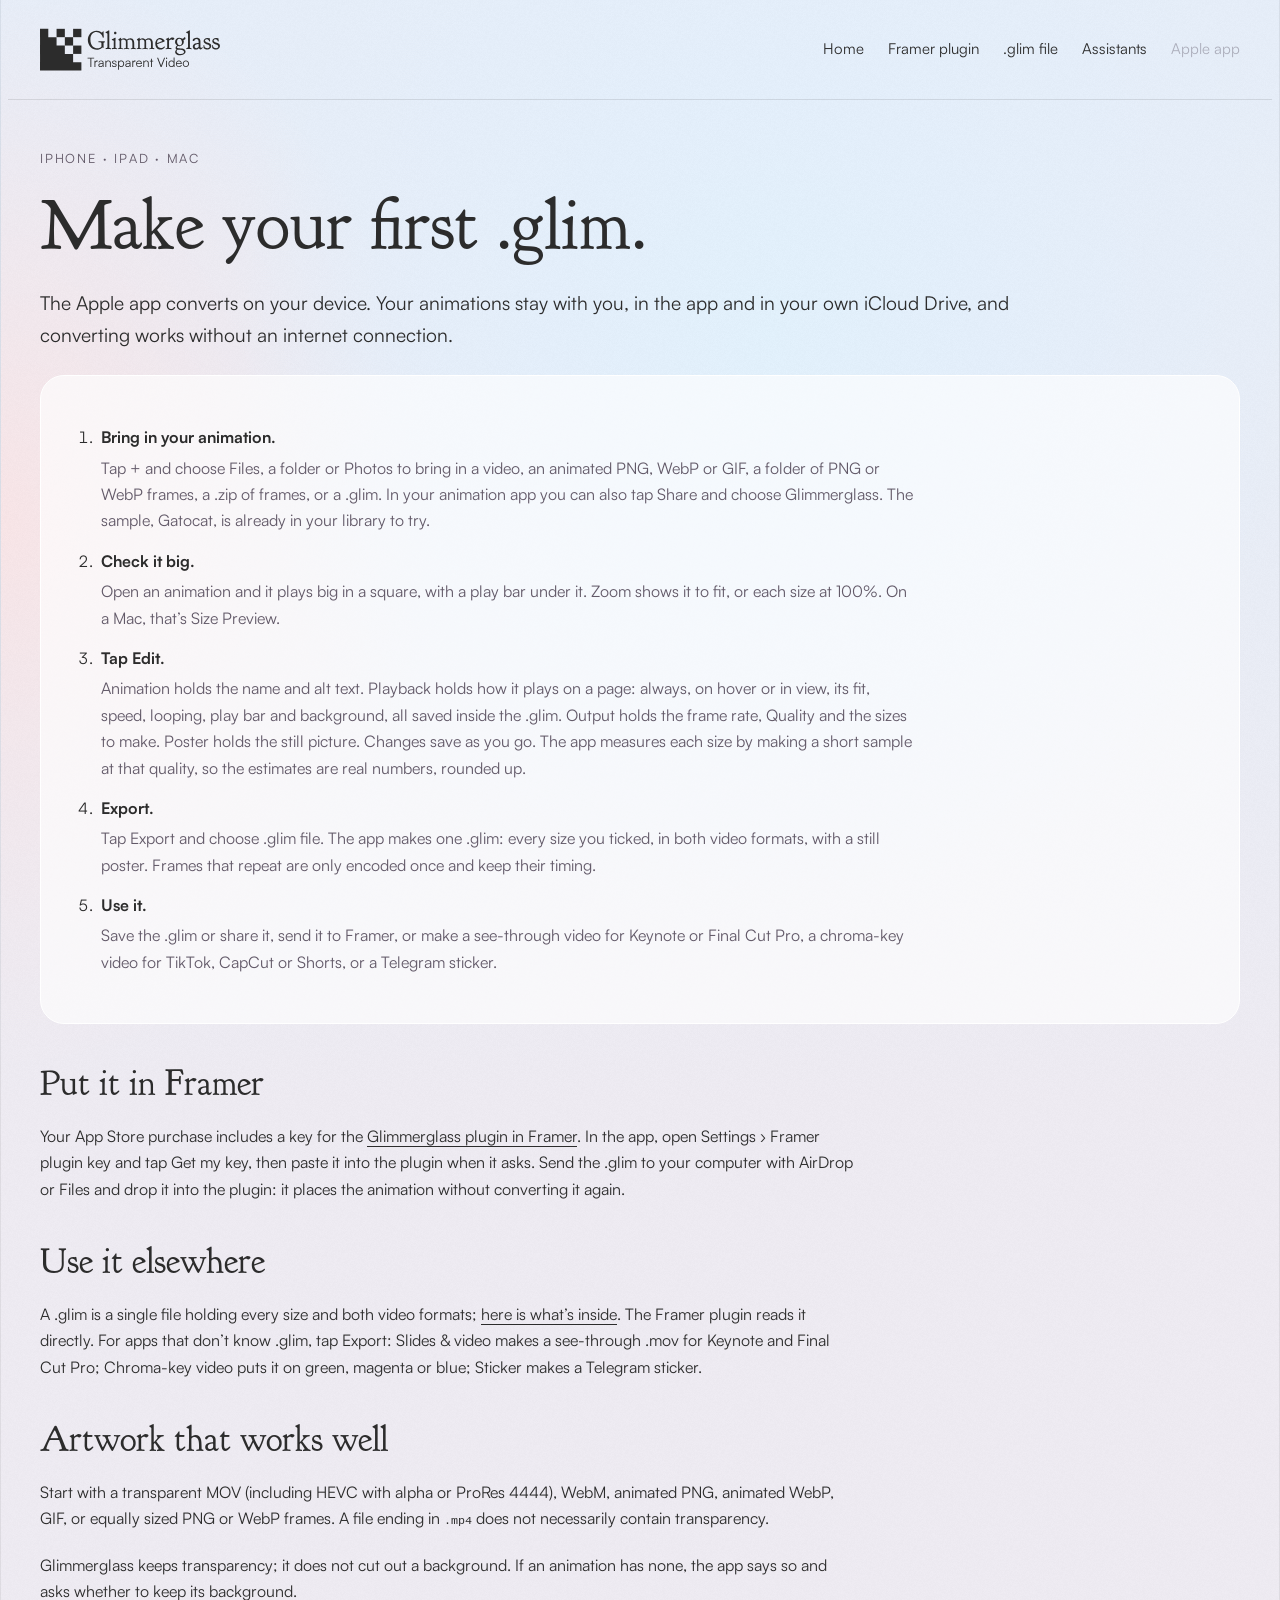
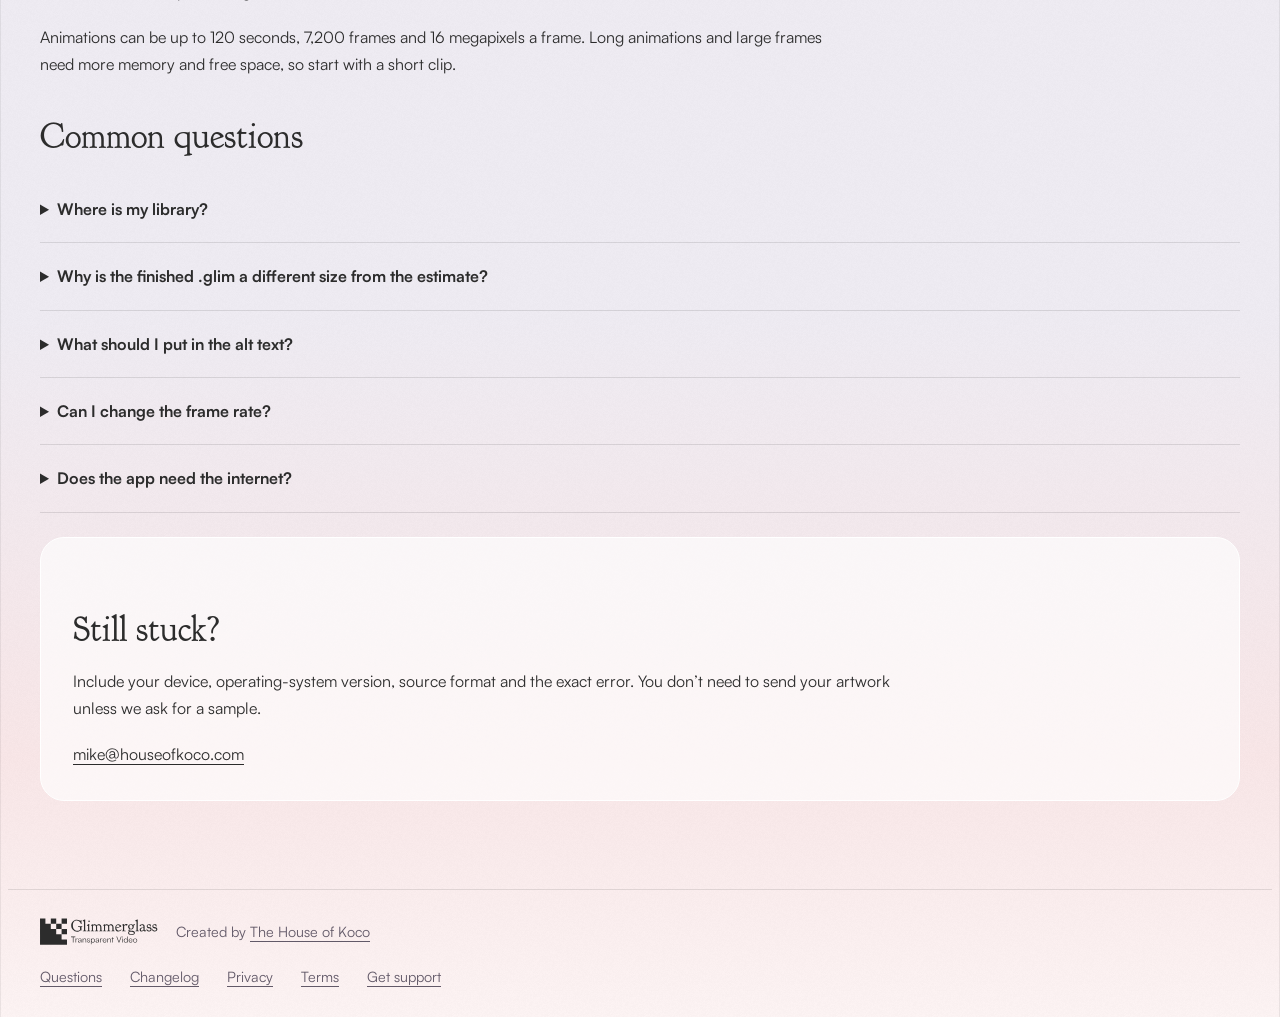
==== commit b2211dad: "Publish glimmerglass claude/site-assistants (53738b4): Assistants story hero with Codex's houses as " ====
--- a/apple.html
+++ b/apple.html
@@ -1,2 +1,2 @@
-<!doctype html><html lang="en"><head><meta charset="utf-8"><meta name="viewport" content="width=device-width,initial-scale=1"><title>Apple app guide - Glimmerglass</title><meta name="description" content="Import, preview and export transparent animation with Glimmerglass on iPhone, iPad and Mac."><link rel="icon" href="assets/favicon.svg" type="image/svg+xml"><link rel="icon" href="assets/favicon-32.png" sizes="32x32" type="image/png"><link rel="apple-touch-icon" href="assets/apple-touch-icon.png"><link rel="canonical" href="https://glimmerglass.app/apple.html"><meta property="og:type" content="website"><meta property="og:site_name" content="Glimmerglass"><meta property="og:title" content="Apple app guide - Glimmerglass"><meta property="og:description" content="Import, preview and export transparent animation with Glimmerglass on iPhone, iPad and Mac."><meta property="og:url" content="https://glimmerglass.app/apple.html"><meta property="og:image" content="https://glimmerglass.app/assets/link-preview.png"><meta property="og:image:width" content="1200"><meta property="og:image:height" content="630"><meta property="og:image:alt" content="The Glimmerglass logo, Transparent Video, with a cat asleep on top of the checkered mark"><meta name="twitter:card" content="summary_large_image"><link rel="preload" as="font" type="font/woff2" href="assets/GoudyBookletter1911.woff2" crossorigin><link rel="preload" as="font" type="font/woff2" href="assets/Satoshi-Regular.woff2" crossorigin><link rel="stylesheet" href="styles.css?v=f5fe741d36"></head><body class="framed"><div class="shell"><a class="skip" href="#main">Skip to content</a><header><a href="index.html" aria-label="Glimmerglass home"><img src="assets/logo.svg" alt="Glimmerglass" width="184" height="43"></a><nav aria-label="Main"><a href="index.html">Home</a><a href="framer.html">Framer plugin</a><a href="glim.html">.glim file</a><a href="connect.html">Assistants</a><span class="nav-soon" role="link" aria-disabled="true" tabindex="0" data-soon="Coming soon" title="Coming soon">Apple app</span></nav></header><script src="menu.js?v=cafbe2eea9"></script><main id="main" class="prose"><p class="eyebrow">iPhone · iPad · Mac</p><h1>Make your first .glim.</h1><p class="lead">The Apple app converts on your device. Your animations stay with you, in the app and in your own iCloud Drive, and converting works without an internet connection.</p><section class="glass"><ol><li><strong>Bring in your animation.</strong><span class="step-detail">Tap + and choose Files, a folder or Photos to bring in a video, an animated PNG, WebP or GIF, a folder of PNG or WebP frames, a .zip of frames, or a .glim. In your animation app you can also tap Share and choose Glimmerglass. The sample, Gatocat, is already in your library to try.</span></li><li><strong>Check it big.</strong><span class="step-detail">Open an animation and it plays big in a square, with a play bar under it. Zoom shows it to fit, or each size at 100%. On a Mac, that&rsquo;s Size Preview.</span></li><li><strong>Tap Edit.</strong><span class="step-detail">Animation holds the name and alt text. Playback holds how it plays on a page: always, on hover or in view, its fit, speed, looping, play bar and background, all saved inside the .glim. Output holds the frame rate, Quality and the sizes to make. Poster holds the still picture. Changes save as you go. The app measures each size by making a short sample at that quality, so the estimates are real numbers, rounded up.</span></li><li><strong>Export.</strong><span class="step-detail">Tap Export and choose .glim file. The app makes one .glim: every size you ticked, in both video formats, with a still poster. Frames that repeat are only encoded once and keep their timing.</span></li><li><strong>Use it.</strong><span class="step-detail">Save the .glim or share it, send it to Framer, or make a see-through video for Keynote or Final Cut Pro, a chroma-key video for TikTok, CapCut or Shorts, or a Telegram sticker.</span></li></ol></section><h2 id="download">Put it in Framer</h2><p>Your App Store purchase includes a key for the <a href="framer.html">Glimmerglass plugin in Framer</a>. In the app, open Settings › Framer plugin key and tap Get my key, then paste it into the plugin when it asks. Send the .glim to your computer with AirDrop or Files and drop it into the plugin: it places the animation without converting it again.</p><h2>Use it elsewhere</h2><p>A .glim is a single file holding every size and both video formats; <a href="glim.html">here is what’s inside</a>. The Framer plugin reads it directly. For apps that don’t know .glim, tap Export: <span class="ui-label">Slides &amp; video</span> makes a see-through .mov for Keynote and Final Cut Pro; Chroma-key video puts it on green, magenta or blue; Sticker makes a Telegram sticker.</p><h2 id="formats">Artwork that works well</h2><p>Start with a transparent MOV (including HEVC with alpha or ProRes 4444), WebM, animated PNG, animated WebP, GIF, or equally sized PNG or WebP frames. A file ending in <code>.mp4</code> does not necessarily contain transparency.</p><p>Glimmerglass keeps transparency; it does not cut out a background. If an animation has none, the app says so and asks whether to keep its background.</p><p>Animations can be up to 120 seconds, 7,200 frames and 16 megapixels a frame. Long animations and large frames need more memory and free space, so start with a short clip.</p><h2>Common questions</h2><details><summary>Where is my library?</summary><p>In the app, and in your own iCloud Drive when it’s turned on, so your iPhone, iPad and Mac show the same animations. Nothing is stored on our servers. A deleted animation stays in the app’s trash for 30 days.</p></details><details><summary>Why is the finished .glim a different size from the estimate?</summary><p>Estimates come from a short sample and are rounded up, so the finished file is usually a little smaller. Long animations whose motion changes a lot can differ more.</p></details><details><summary>What should I put in the alt text?</summary><p>Describe it for screen readers, and creepy crawlers.</p></details><details><summary>Can I change the frame rate?</summary><p>When the timing is known, the app keeps it. Frames without timing need a frame rate: choose one to set the duration and speed.</p></details><details><summary>Does the app need the internet?</summary><p>Only to get your Framer plugin key, once, when you ask for it. See <a href="privacy.html#apple">privacy</a>.</p></details><section class="glass"><h2>Still stuck?</h2><p>Include your device, operating-system version, source format and the exact error. You don’t need to send your artwork unless we ask for a sample.</p><a class="contact" href="mailto:mike@houseofkoco.com?subject=Glimmerglass%20Apple%20app%20support">mike@houseofkoco.com</a></section></main><footer><span class="footer-brand"><img src="assets/logo.svg" alt="Glimmerglass" width="120" height="28"><span>Created by <a href="https://houseofkoco.com">The House of Koco</a></span></span><a href="guide.html">Questions</a><a href="changelog.html">Changelog</a><a href="privacy.html#apple">Privacy</a><a href="terms.html">Terms</a><a href="index.html#support">Get support</a></footer></div></body></html>
+<!doctype html><html lang="en"><head><meta charset="utf-8"><meta name="viewport" content="width=device-width,initial-scale=1"><title>Apple app guide - Glimmerglass</title><meta name="description" content="Import, preview and export transparent animation with Glimmerglass on iPhone, iPad and Mac."><link rel="icon" href="assets/favicon.svg" type="image/svg+xml"><link rel="icon" href="assets/favicon-32.png" sizes="32x32" type="image/png"><link rel="apple-touch-icon" href="assets/apple-touch-icon.png"><link rel="canonical" href="https://glimmerglass.app/apple.html"><meta property="og:type" content="website"><meta property="og:site_name" content="Glimmerglass"><meta property="og:title" content="Apple app guide - Glimmerglass"><meta property="og:description" content="Import, preview and export transparent animation with Glimmerglass on iPhone, iPad and Mac."><meta property="og:url" content="https://glimmerglass.app/apple.html"><meta property="og:image" content="https://glimmerglass.app/assets/link-preview.png"><meta property="og:image:width" content="1200"><meta property="og:image:height" content="630"><meta property="og:image:alt" content="The Glimmerglass logo, Transparent Video, with a cat asleep on top of the checkered mark"><meta name="twitter:card" content="summary_large_image"><link rel="preload" as="font" type="font/woff2" href="assets/GoudyBookletter1911.woff2" crossorigin><link rel="preload" as="font" type="font/woff2" href="assets/Satoshi-Regular.woff2" crossorigin><link rel="stylesheet" href="styles.css?v=7be1c09aa6"></head><body class="framed"><div class="shell"><a class="skip" href="#main">Skip to content</a><header><a href="index.html" aria-label="Glimmerglass home"><img src="assets/logo.svg" alt="Glimmerglass" width="184" height="43"></a><nav aria-label="Main"><a href="index.html">Home</a><a href="framer.html">Framer plugin</a><a href="glim.html">.glim file</a><a href="connect.html">Assistants</a><span class="nav-soon" role="link" aria-disabled="true" tabindex="0" data-soon="Coming soon" title="Coming soon">Apple app</span></nav></header><script src="menu.js?v=cafbe2eea9"></script><main id="main" class="prose"><p class="eyebrow">iPhone · iPad · Mac</p><h1>Make your first .glim.</h1><p class="lead">The Apple app converts on your device. Your animations stay with you, in the app and in your own iCloud Drive, and converting works without an internet connection.</p><section class="glass"><ol><li><strong>Bring in your animation.</strong><span class="step-detail">Tap + and choose Files, a folder or Photos to bring in a video, an animated PNG, WebP or GIF, a folder of PNG or WebP frames, a .zip of frames, or a .glim. In your animation app you can also tap Share and choose Glimmerglass. The sample, Gatocat, is already in your library to try.</span></li><li><strong>Check it big.</strong><span class="step-detail">Open an animation and it plays big in a square, with a play bar under it. Zoom shows it to fit, or each size at 100%. On a Mac, that&rsquo;s Size Preview.</span></li><li><strong>Tap Edit.</strong><span class="step-detail">Animation holds the name and alt text. Playback holds how it plays on a page: always, on hover or in view, its fit, speed, looping, play bar and background, all saved inside the .glim. Output holds the frame rate, Quality and the sizes to make. Poster holds the still picture. Changes save as you go. The app measures each size by making a short sample at that quality, so the estimates are real numbers, rounded up.</span></li><li><strong>Export.</strong><span class="step-detail">Tap Export and choose .glim file. The app makes one .glim: every size you ticked, in both video formats, with a still poster. Frames that repeat are only encoded once and keep their timing.</span></li><li><strong>Use it.</strong><span class="step-detail">Save the .glim or share it, send it to Framer, or make a see-through video for Keynote or Final Cut Pro, a chroma-key video for TikTok, CapCut or Shorts, or a Telegram sticker.</span></li></ol></section><h2 id="download">Put it in Framer</h2><p>Your App Store purchase includes a key for the <a href="framer.html">Glimmerglass plugin in Framer</a>. In the app, open Settings › Framer plugin key and tap Get my key, then paste it into the plugin when it asks. Send the .glim to your computer with AirDrop or Files and drop it into the plugin: it places the animation without converting it again.</p><h2>Use it elsewhere</h2><p>A .glim is a single file holding every size and both video formats; <a href="glim.html">here is what’s inside</a>. The Framer plugin reads it directly. For apps that don’t know .glim, tap Export: <span class="ui-label">Slides &amp; video</span> makes a see-through .mov for Keynote and Final Cut Pro; Chroma-key video puts it on green, magenta or blue; Sticker makes a Telegram sticker.</p><h2 id="formats">Artwork that works well</h2><p>Start with a transparent MOV (including HEVC with alpha or ProRes 4444), WebM, animated PNG, animated WebP, GIF, or equally sized PNG or WebP frames. A file ending in <code>.mp4</code> does not necessarily contain transparency.</p><p>Glimmerglass keeps transparency; it does not cut out a background. If an animation has none, the app says so and asks whether to keep its background.</p><p>Animations can be up to 120 seconds, 7,200 frames and 16 megapixels a frame. Long animations and large frames need more memory and free space, so start with a short clip.</p><h2>Common questions</h2><details><summary>Where is my library?</summary><p>In the app, and in your own iCloud Drive when it’s turned on, so your iPhone, iPad and Mac show the same animations. Nothing is stored on our servers. A deleted animation stays in the app’s trash for 30 days.</p></details><details><summary>Why is the finished .glim a different size from the estimate?</summary><p>Estimates come from a short sample and are rounded up, so the finished file is usually a little smaller. Long animations whose motion changes a lot can differ more.</p></details><details><summary>What should I put in the alt text?</summary><p>Describe it for screen readers, and creepy crawlers.</p></details><details><summary>Can I change the frame rate?</summary><p>When the timing is known, the app keeps it. Frames without timing need a frame rate: choose one to set the duration and speed.</p></details><details><summary>Does the app need the internet?</summary><p>Only to get your Framer plugin key, once, when you ask for it. See <a href="privacy.html#apple">privacy</a>.</p></details><section class="glass"><h2>Still stuck?</h2><p>Include your device, operating-system version, source format and the exact error. You don’t need to send your artwork unless we ask for a sample.</p><a class="contact" href="mailto:mike@houseofkoco.com?subject=Glimmerglass%20Apple%20app%20support">mike@houseofkoco.com</a></section></main><footer><span class="footer-brand"><img src="assets/logo.svg" alt="Glimmerglass" width="120" height="28"><span>Created by <a href="https://houseofkoco.com">The House of Koco</a></span></span><a href="guide.html">Questions</a><a href="changelog.html">Changelog</a><a href="privacy.html#apple">Privacy</a><a href="terms.html">Terms</a><a href="index.html#support">Get support</a></footer></div></body></html>
 
--- a/styles.css
+++ b/styles.css
@@ -133,7 +133,58 @@
 .pane-tree{--x:.69;--y:.11;--r:7.5deg;z-index:1}
 .hero-intro{display:block}.how-title{font-size:clamp(2rem,3.6vw,3.25rem);margin:0}.hero-intro .lead{margin-top:16px}
 @media(max-width:700px){.glass-hero{margin-bottom:48px}.glass-hero .actions{gap:12px}.panes{--pane:62vw;height:calc(var(--pane)*2.05);margin-top:28px}.pane-knight{--x:-.26;--y:.04}.pane-brush{--x:.26;--y:.56}.pane-tree{--x:-.2;--y:1.04}}
-/* Assistants page: each assistant's instructions beside a capture of Glimmerglass working in it. */
-.in-chat{display:grid;grid-template-columns:minmax(0,1fr) minmax(0,360px);gap:32px;align-items:start;margin-top:40px}.in-chat h2{margin-top:0}.in-chat figure{display:block;margin:0}.in-chat img{display:block;width:100%;height:auto;border-radius:16px;border:1px solid #fff;background:#fff;box-shadow:0 14px 36px #3a2c5a1f}.in-chat figcaption{margin:10px 0 0}
-.in-chat.flip{grid-template-columns:minmax(0,360px) minmax(0,1fr)}.in-chat.flip figure{order:-1}
-@media(max-width:700px){.in-chat,.in-chat.flip{grid-template-columns:1fr;gap:16px}.in-chat.flip figure{order:0}}
+/* Assistants page: each assistant's instructions beside a capture of Glimmerglass working in it, shown near its real size so
+   the chat can be read; a click opens the capture on its own. Under 1100px the capture goes below its text. */
+.in-chat{display:grid;grid-template-columns:minmax(0,1fr) minmax(0,720px);gap:40px;align-items:center;margin-top:48px}.in-chat h2{margin-top:0}.in-chat figure{display:block;margin:0}.in-chat figure a{display:block;cursor:zoom-in}.in-chat img{display:block;width:100%;height:auto;border-radius:16px;border:1px solid #fff;background:#fff;box-shadow:0 14px 36px #3a2c5a1f}.in-chat figcaption{margin:10px 0 0}
+.in-chat.flip{grid-template-columns:minmax(0,720px) minmax(0,1fr)}.in-chat.flip figure{order:-1}
+@media(max-width:1100px){.in-chat,.in-chat.flip{grid-template-columns:minmax(0,820px);gap:20px}.in-chat.flip figure{order:0}}
+/* Room between the page's sections: each heading, and each assistant with its capture, starts well clear of the one before. */
+.assistants>h2,.assistants .in-chat{margin-top:104px}.assistants>h2+ul,.assistants>h2+pre{margin-top:20px}.assistants>pre+p{margin-top:72px}
+@media(max-width:700px){.assistants>h2,.assistants .in-chat{margin-top:64px}.assistants>pre+p{margin-top:48px}}
+/* The Assistants hero (assistants.js), laid out like the Framer page's story above and sharing its .story, .s and .obj
+   rules, with one difference: the houses are big enough to watch, so each takes real room in its line (the line grows
+   to fit it) instead of being drawn over the lines around it. The houses are whole 816 x 1200 frames as the converter
+   gives them, art and transparent margin alike, so .vis keeps that frame (0.68 wide) and is shifted so only the painted
+   house fills the .obj: --ax and --ab are the art's left and bottom margins, --aw and --ah its width and height, as
+   fractions of the frame. */
+.house-story .story-text{line-height:1.55}
+.house-story{padding-top:.5em}
+.o-house{--vh:3.6em}
+.o-house.obj{width:calc(var(--vh)*.68*var(--aw));height:calc(var(--vh)*var(--ah));vertical-align:-.22em;margin:0 .08em}
+.o-house.obj>.vis{left:calc(var(--vh)*-.68*var(--ax));bottom:calc(var(--vh)*-1*var(--ab));width:calc(var(--vh)*.68);height:var(--vh)}
+.o-house .vis img{display:block;width:100%;height:100%}
+.o-rose{--ax:.096;--aw:.839;--ab:.041;--ah:.934}
+/* The bakeries lead and the words follow: like the Framer page's pictures, a bakery keeps only a short box in its
+   line, so the line keeps its height and the bakery is drawn up over the line above, in front of it. */
+.o-rose.obj{height:.6em;vertical-align:baseline;margin:0 .1em}
+.o-rose.obj>.vis{bottom:calc(.32em - var(--vh)*(var(--ab) + var(--ah)/2))}
+.o-rose{--vh:2.6em}
+.o-ochre{--ax:.222;--aw:.631;--ab:.048;--ah:.908}
+.o-lavender{--ax:.202;--aw:.631;--ab:.041;--ah:.927}
+.o-sage{--ax:.221;--aw:.663;--ab:.042;--ah:.931}
+/* The last line's three houses stand wall to wall, each tucked a little behind the next, like a European street. */
+/* The words stand beside the street, centred on the houses, and wrap there. */
+.welcome-line{display:flex;align-items:center;margin-top:.9em;padding-bottom:.3em}.welcome-line>.obj{flex:none;align-self:flex-end}.welcome-words{line-height:1.12}
+.o-street{--vh:4.2em}
+.o-street.obj{margin:0}
+.o-street.obj+.o-street.obj{margin-left:calc(var(--vh)*-.15)}
+.o-sage.o-street.obj{margin-right:.4em}
+/* Down the street, each house stands a little lower than the one on its left. */
+.o-lavender.o-street.obj{top:.06em}
+.o-sage.o-street.obj{top:.12em}
+.sign{display:inline-block;font:700 .4em/1 Satoshi,system-ui,sans-serif;letter-spacing:.02em;color:#f6ead2;background:#6e4a2e;padding:.38em .6em .34em;border-radius:.2em;transform:rotate(-4deg);vertical-align:.4em;box-shadow:0 .1em .25em #2c2c2c33;white-space:nowrap}
+.connect-eyebrow{margin-top:104px}.assistants>.connect-eyebrow+h2{margin-top:0}
+@media(max-width:700px){.connect-eyebrow{margin-top:64px}.o-house{--vh:4.6em}.o-rose{--vh:2.7em}.o-street{--vh:4.8em}}
+.story-buy .key-link{margin-top:12px;text-align:center;font-size:.9rem;color:#625968}
+/* The ChatGPT and Claude examples are short films of the real chats (assistants.js plays them only on screen). */
+.chat-film{display:block;width:100%;height:auto;border-radius:16px;border:1px solid #fff;background:#fff;box-shadow:0 14px 36px #3a2c5a1f}
+.in-chat figcaption{font-style:italic;font-synthesis:style;font-size:.85rem;color:#625968}
+/* Connect: the address in its own box with a Copy button, then three numbered steps (like the home page's workflow). */
+.mcp-address{display:flex;flex-wrap:wrap;align-items:center;gap:8px 16px;margin:32px 0 0;padding:16px 18px;background:#ffffffa6;border:1px solid #fff;border-radius:16px}.mcp-label{font-size:.75rem;letter-spacing:.14em;text-transform:uppercase;color:#625968}.mcp-address code{flex:1 1 auto;font-size:1rem}.copy-address{min-height:36px;padding:6px 16px;border:1px solid #2c2c2c26;border-radius:999px;background:#fff;color:#2c2c2c;font:inherit;font-size:.85rem;font-weight:700;cursor:pointer}.copy-address:hover{border-color:#2c2c2c55}
+.prose .connect-steps{list-style:none;counter-reset:step;display:grid;grid-template-columns:repeat(3,minmax(0,1fr));gap:28px;padding:0;margin:32px 0 0}.prose .connect-steps li{counter-increment:step;margin:0;padding:16px 0 0;border-top:1px solid #62596835}.connect-steps li::before{content:counter(step,decimal-leading-zero);display:block;font-size:.8rem;letter-spacing:.12em;color:#625968;margin-bottom:8px}.connect-steps strong{display:block;font-family:Goudy,'Goudy Fallback',Georgia,serif;font-size:1.45rem;font-weight:400;line-height:1.2;margin-bottom:8px}.connect-steps span{display:block;font-size:.95rem}
+/* What it can do: one card per tool, a plain name first and the tool's own name under it. */
+.tools-note{color:#625968}.tools{list-style:none;display:grid;grid-template-columns:repeat(3,minmax(0,1fr));gap:16px;padding:0;margin:24px 0 0}.prose .tools li{display:flex;flex-direction:column;gap:6px;margin:0;padding:20px 22px;background:#ffffffa6;border:1px solid #fff;border-radius:16px}.tools h3{margin:0;font-size:1.05rem}.tools code{font-size:.78rem;color:#625968}.prose .tools p{margin:4px 0 0;font-size:.95rem}.key-tag{align-self:flex-start;margin-top:auto;padding:3px 10px;border-radius:999px;background:#5b126714;color:#5b1267;font-size:.78rem;font-weight:700}.key-tag.free{background:#2c2c2c0d;color:#625968}a.key-tag{text-decoration:none}a.key-tag:hover{background:#5b126726;color:#5b1267}.tools p+.key-tag{margin-top:10px}
+@media(max-width:1000px){.tools{grid-template-columns:repeat(2,minmax(0,1fr))}}
+@media(max-width:700px){.prose .connect-steps,.tools{grid-template-columns:minmax(0,1fr)}.prose .connect-steps{gap:20px}}
+/* Footer, every page: the credit on the first line (with the Motion switch at its far end where a page has one), the links in an even row under it. */
+footer{justify-content:flex-start;column-gap:28px;row-gap:10px}footer::before{content:"";flex-basis:100%;order:2}.footer-brand{order:0;margin-right:auto}footer .motion-toggle{order:1}footer>a{order:3}
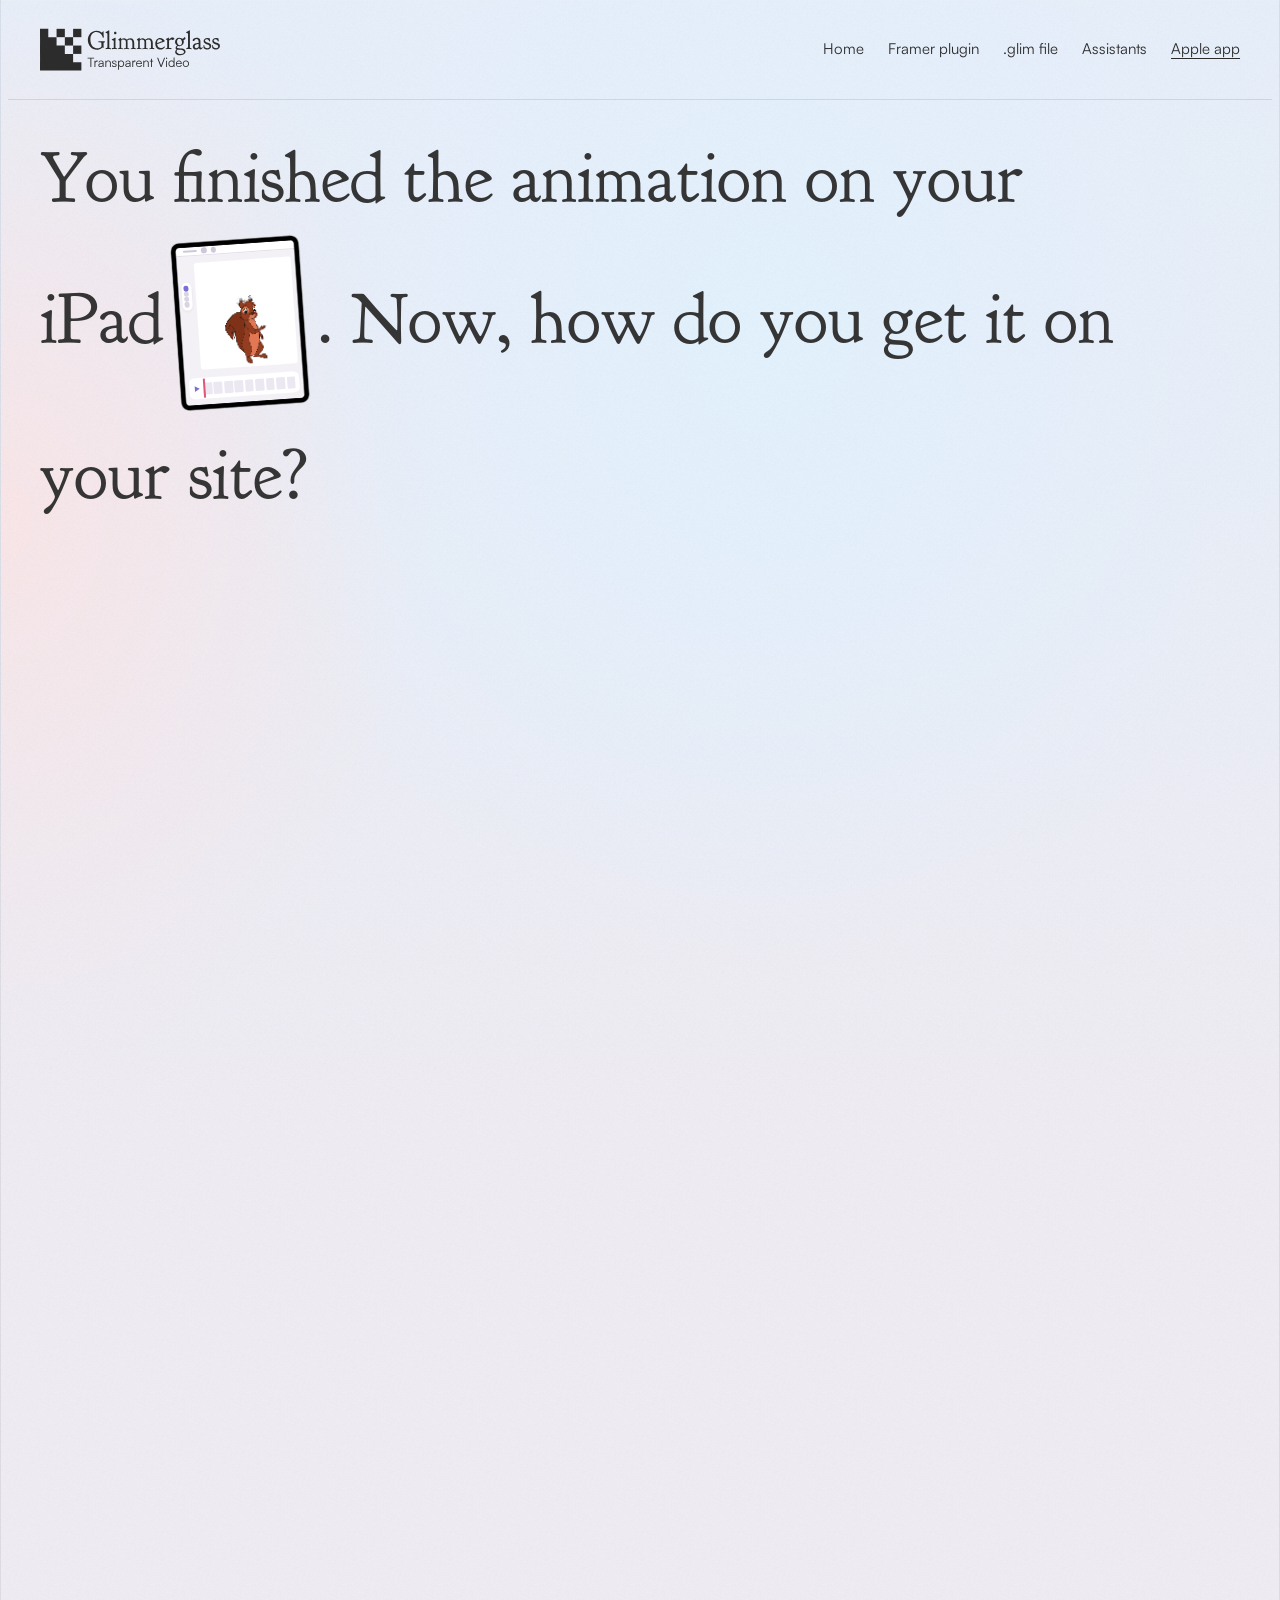
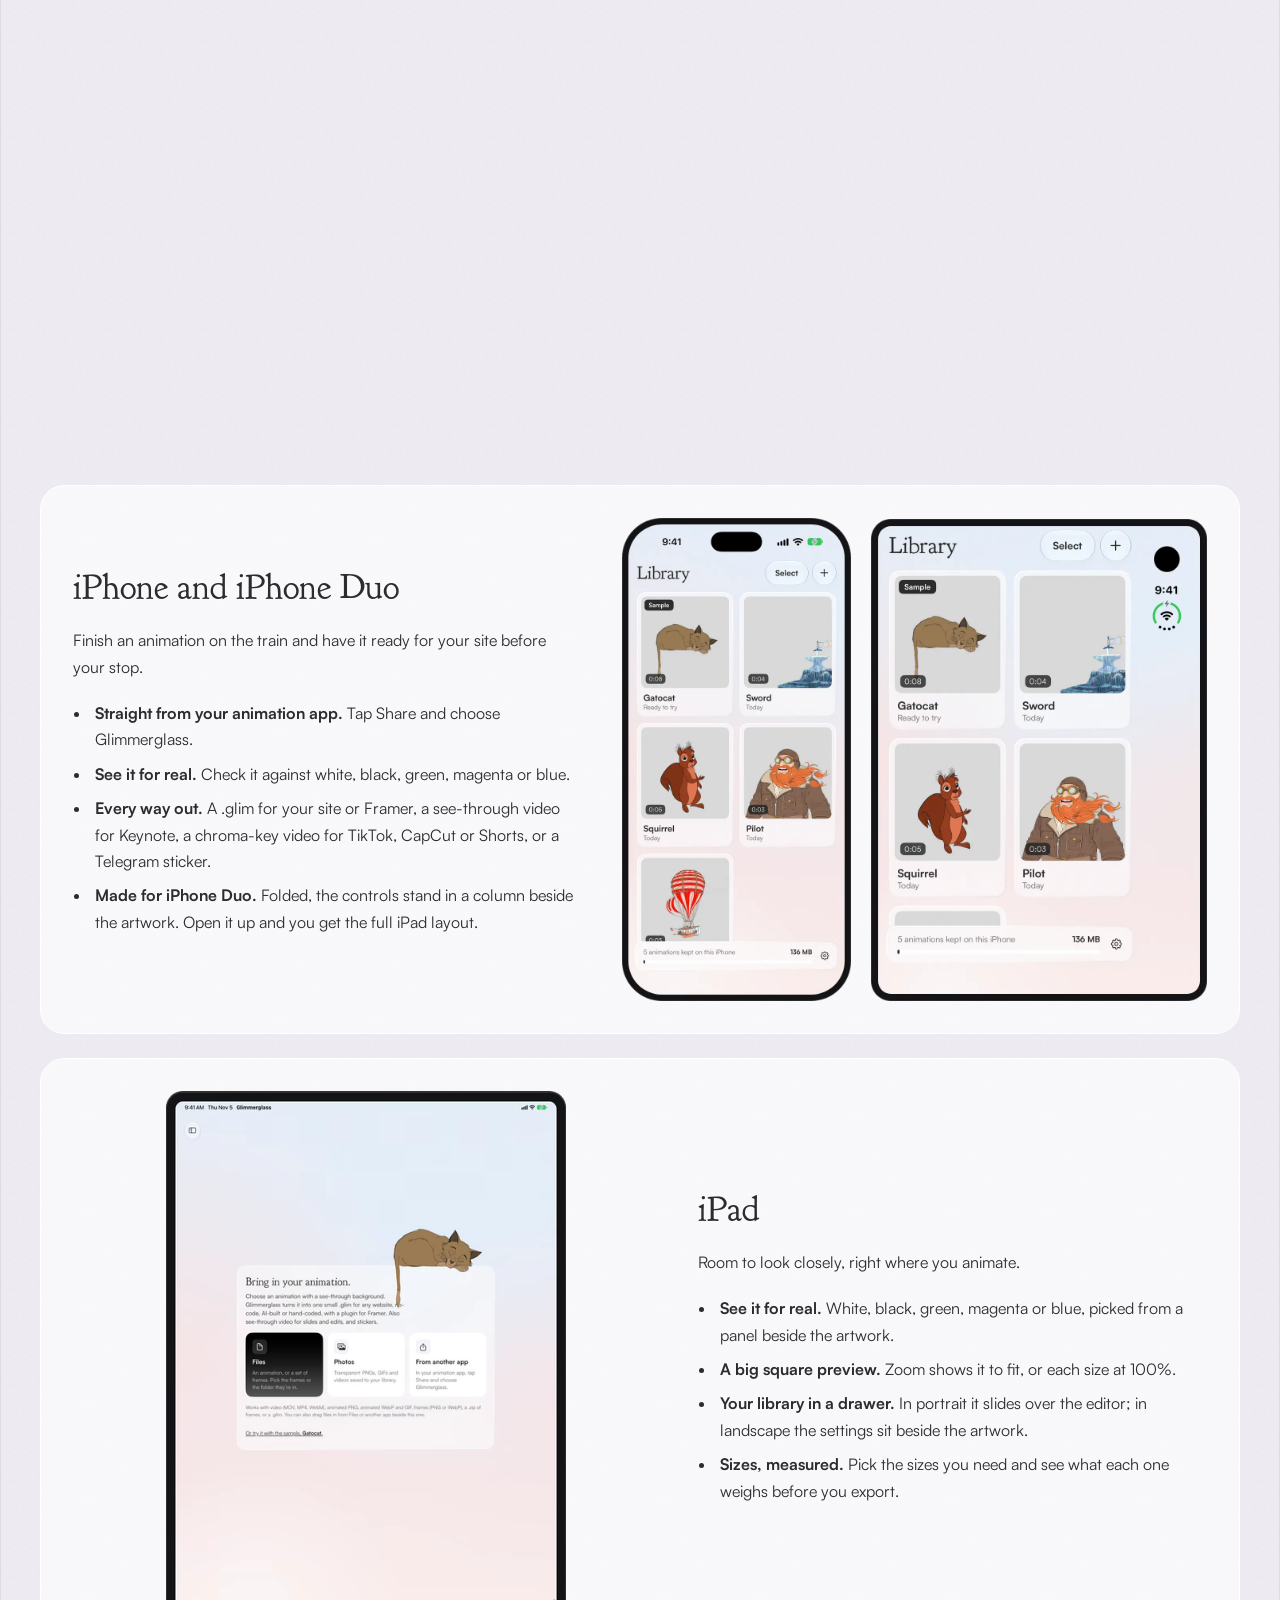
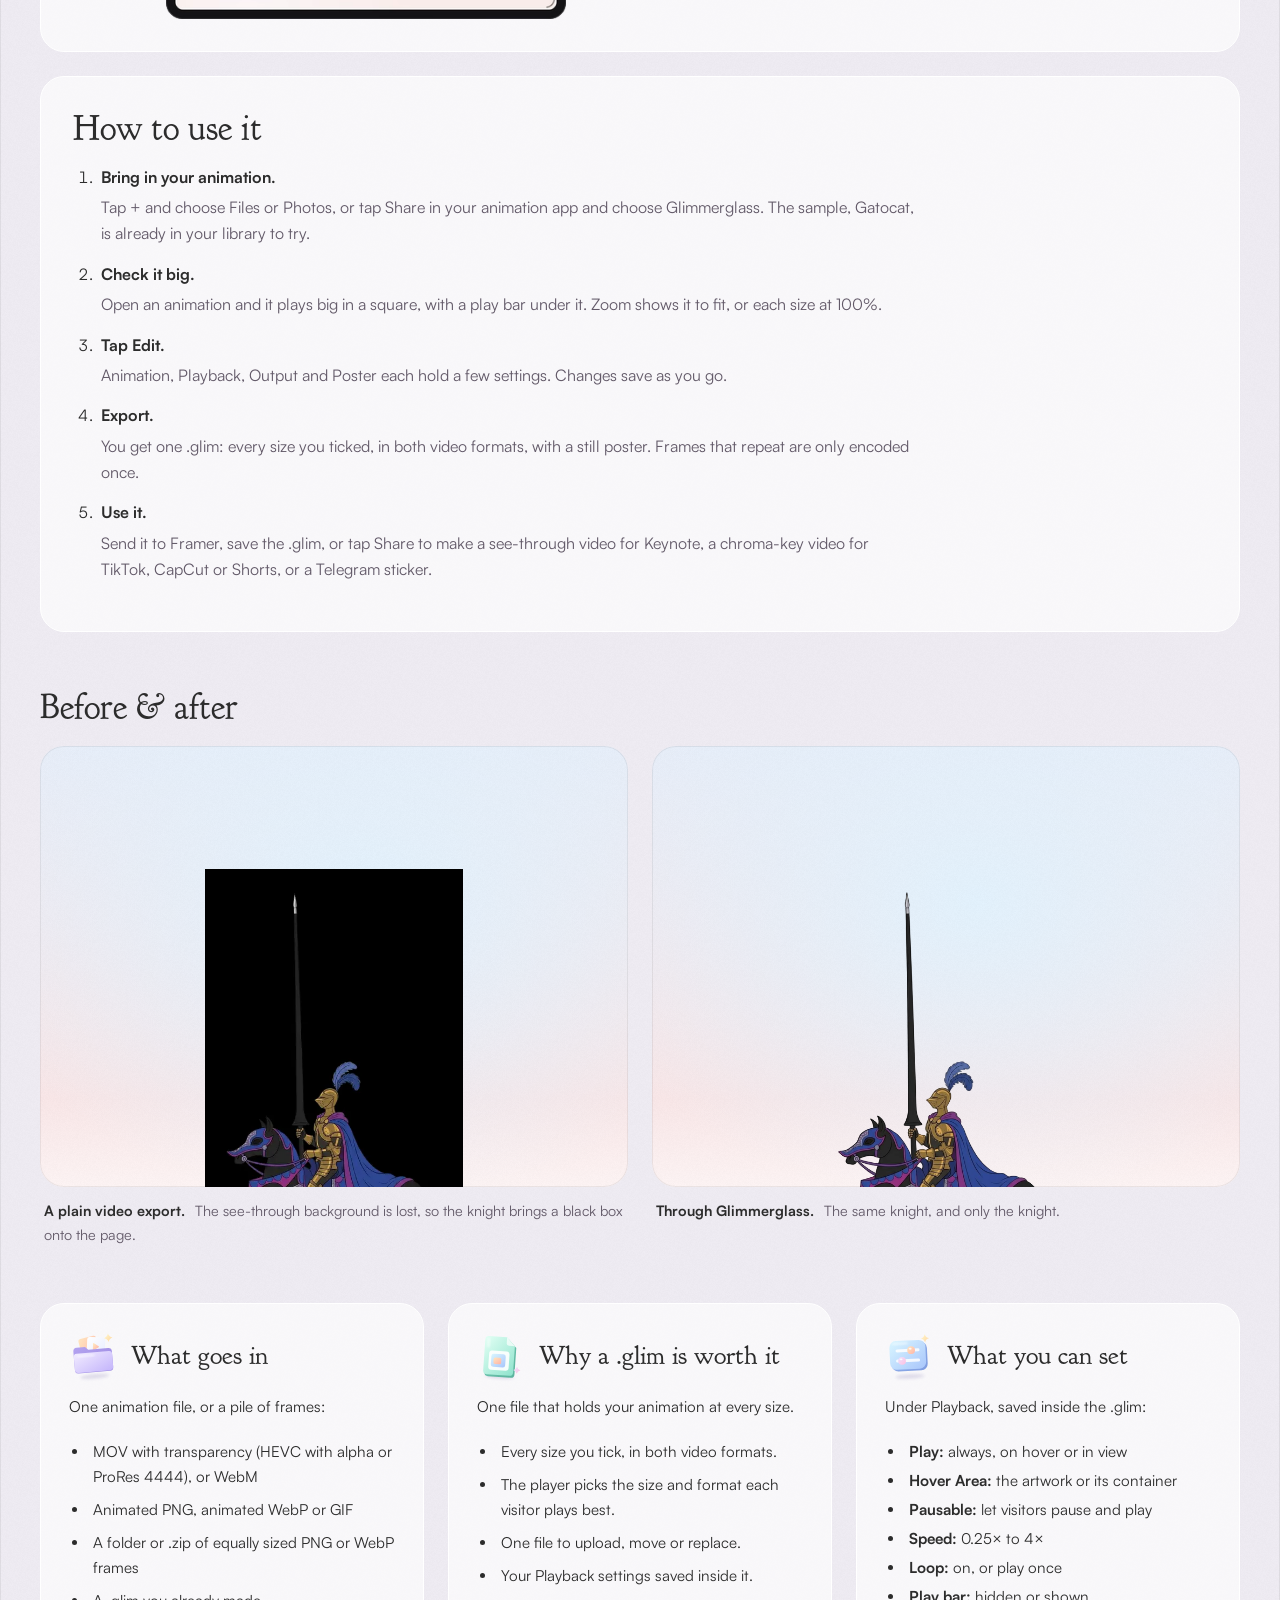
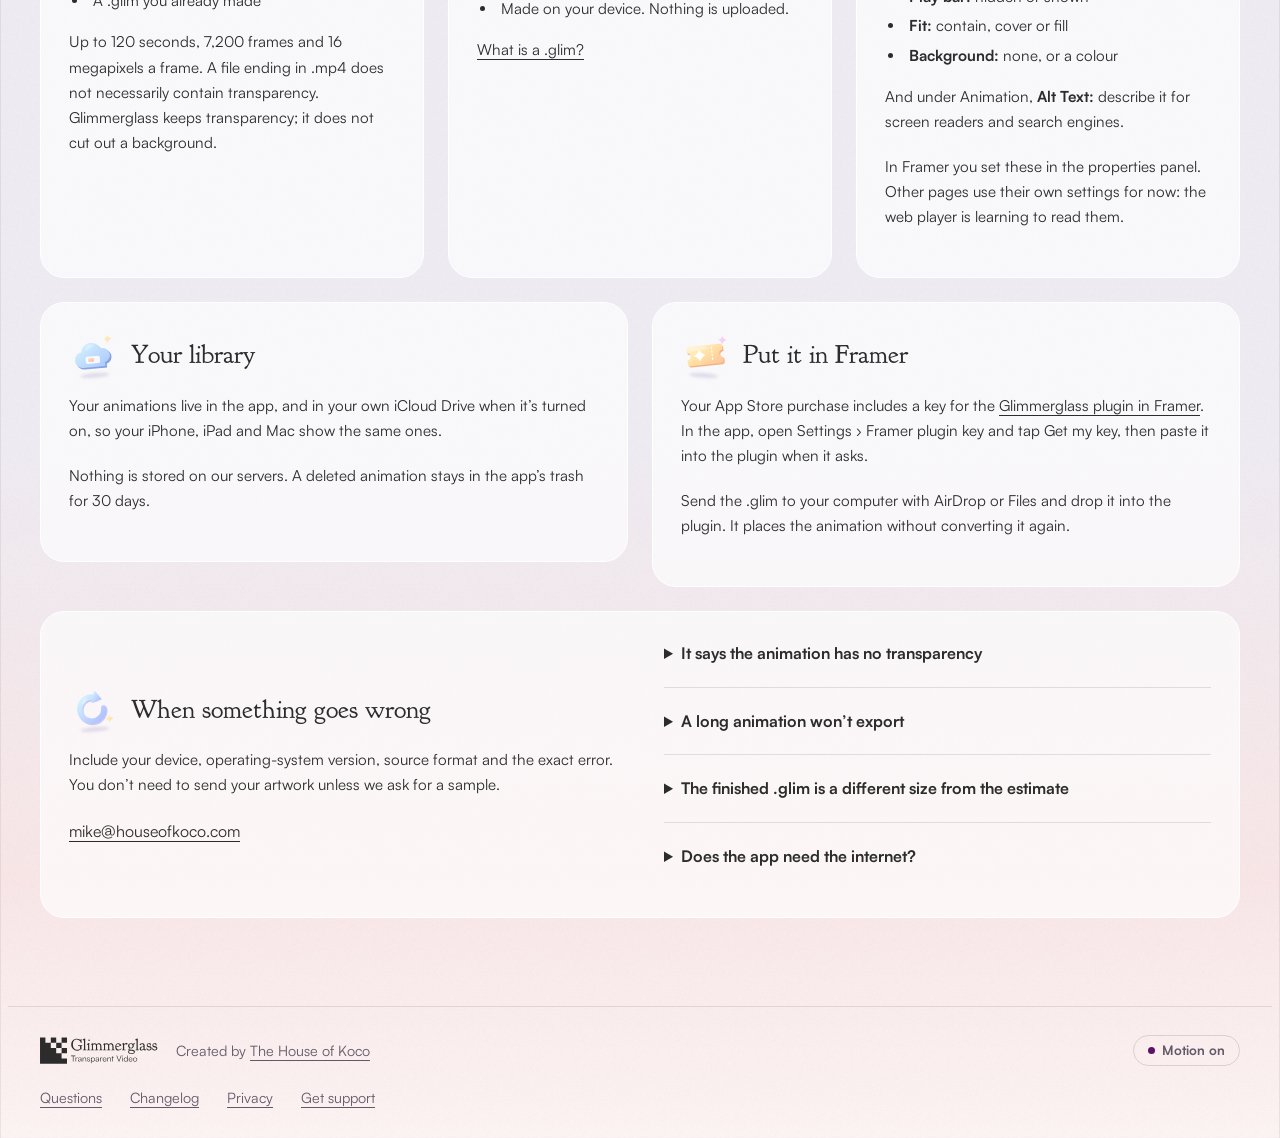
==== commit 6593bb2c: "Publish the Apple app launch: Apple page (legal-split 3cdce09 / staging c7e670b) with the App Store " ====
--- a/apple.html
+++ b/apple.html
@@ -1,2 +1,73 @@
-<!doctype html><html lang="en"><head><meta charset="utf-8"><meta name="viewport" content="width=device-width,initial-scale=1"><title>Apple app guide - Glimmerglass</title><meta name="description" content="Import, preview and export transparent animation with Glimmerglass on iPhone, iPad and Mac."><link rel="icon" href="assets/favicon.svg" type="image/svg+xml"><link rel="icon" href="assets/favicon-32.png" sizes="32x32" type="image/png"><link rel="apple-touch-icon" href="assets/apple-touch-icon.png"><link rel="canonical" href="https://glimmerglass.app/apple.html"><meta property="og:type" content="website"><meta property="og:site_name" content="Glimmerglass"><meta property="og:title" content="Apple app guide - Glimmerglass"><meta property="og:description" content="Import, preview and export transparent animation with Glimmerglass on iPhone, iPad and Mac."><meta property="og:url" content="https://glimmerglass.app/apple.html"><meta property="og:image" content="https://glimmerglass.app/assets/link-preview.png"><meta property="og:image:width" content="1200"><meta property="og:image:height" content="630"><meta property="og:image:alt" content="The Glimmerglass logo, Transparent Video, with a cat asleep on top of the checkered mark"><meta name="twitter:card" content="summary_large_image"><link rel="preload" as="font" type="font/woff2" href="assets/GoudyBookletter1911.woff2" crossorigin><link rel="preload" as="font" type="font/woff2" href="assets/Satoshi-Regular.woff2" crossorigin><link rel="stylesheet" href="styles.css?v=7be1c09aa6"></head><body class="framed"><div class="shell"><a class="skip" href="#main">Skip to content</a><header><a href="index.html" aria-label="Glimmerglass home"><img src="assets/logo.svg" alt="Glimmerglass" width="184" height="43"></a><nav aria-label="Main"><a href="index.html">Home</a><a href="framer.html">Framer plugin</a><a href="glim.html">.glim file</a><a href="connect.html">Assistants</a><span class="nav-soon" role="link" aria-disabled="true" tabindex="0" data-soon="Coming soon" title="Coming soon">Apple app</span></nav></header><script src="menu.js?v=cafbe2eea9"></script><main id="main" class="prose"><p class="eyebrow">iPhone · iPad · Mac</p><h1>Make your first .glim.</h1><p class="lead">The Apple app converts on your device. Your animations stay with you, in the app and in your own iCloud Drive, and converting works without an internet connection.</p><section class="glass"><ol><li><strong>Bring in your animation.</strong><span class="step-detail">Tap + and choose Files, a folder or Photos to bring in a video, an animated PNG, WebP or GIF, a folder of PNG or WebP frames, a .zip of frames, or a .glim. In your animation app you can also tap Share and choose Glimmerglass. The sample, Gatocat, is already in your library to try.</span></li><li><strong>Check it big.</strong><span class="step-detail">Open an animation and it plays big in a square, with a play bar under it. Zoom shows it to fit, or each size at 100%. On a Mac, that&rsquo;s Size Preview.</span></li><li><strong>Tap Edit.</strong><span class="step-detail">Animation holds the name and alt text. Playback holds how it plays on a page: always, on hover or in view, its fit, speed, looping, play bar and background, all saved inside the .glim. Output holds the frame rate, Quality and the sizes to make. Poster holds the still picture. Changes save as you go. The app measures each size by making a short sample at that quality, so the estimates are real numbers, rounded up.</span></li><li><strong>Export.</strong><span class="step-detail">Tap Export and choose .glim file. The app makes one .glim: every size you ticked, in both video formats, with a still poster. Frames that repeat are only encoded once and keep their timing.</span></li><li><strong>Use it.</strong><span class="step-detail">Save the .glim or share it, send it to Framer, or make a see-through video for Keynote or Final Cut Pro, a chroma-key video for TikTok, CapCut or Shorts, or a Telegram sticker.</span></li></ol></section><h2 id="download">Put it in Framer</h2><p>Your App Store purchase includes a key for the <a href="framer.html">Glimmerglass plugin in Framer</a>. In the app, open Settings › Framer plugin key and tap Get my key, then paste it into the plugin when it asks. Send the .glim to your computer with AirDrop or Files and drop it into the plugin: it places the animation without converting it again.</p><h2>Use it elsewhere</h2><p>A .glim is a single file holding every size and both video formats; <a href="glim.html">here is what’s inside</a>. The Framer plugin reads it directly. For apps that don’t know .glim, tap Export: <span class="ui-label">Slides &amp; video</span> makes a see-through .mov for Keynote and Final Cut Pro; Chroma-key video puts it on green, magenta or blue; Sticker makes a Telegram sticker.</p><h2 id="formats">Artwork that works well</h2><p>Start with a transparent MOV (including HEVC with alpha or ProRes 4444), WebM, animated PNG, animated WebP, GIF, or equally sized PNG or WebP frames. A file ending in <code>.mp4</code> does not necessarily contain transparency.</p><p>Glimmerglass keeps transparency; it does not cut out a background. If an animation has none, the app says so and asks whether to keep its background.</p><p>Animations can be up to 120 seconds, 7,200 frames and 16 megapixels a frame. Long animations and large frames need more memory and free space, so start with a short clip.</p><h2>Common questions</h2><details><summary>Where is my library?</summary><p>In the app, and in your own iCloud Drive when it’s turned on, so your iPhone, iPad and Mac show the same animations. Nothing is stored on our servers. A deleted animation stays in the app’s trash for 30 days.</p></details><details><summary>Why is the finished .glim a different size from the estimate?</summary><p>Estimates come from a short sample and are rounded up, so the finished file is usually a little smaller. Long animations whose motion changes a lot can differ more.</p></details><details><summary>What should I put in the alt text?</summary><p>Describe it for screen readers, and creepy crawlers.</p></details><details><summary>Can I change the frame rate?</summary><p>When the timing is known, the app keeps it. Frames without timing need a frame rate: choose one to set the duration and speed.</p></details><details><summary>Does the app need the internet?</summary><p>Only to get your Framer plugin key, once, when you ask for it. See <a href="privacy.html#apple">privacy</a>.</p></details><section class="glass"><h2>Still stuck?</h2><p>Include your device, operating-system version, source format and the exact error. You don’t need to send your artwork unless we ask for a sample.</p><a class="contact" href="mailto:mike@houseofkoco.com?subject=Glimmerglass%20Apple%20app%20support">mike@houseofkoco.com</a></section></main><footer><span class="footer-brand"><img src="assets/logo.svg" alt="Glimmerglass" width="120" height="28"><span>Created by <a href="https://houseofkoco.com">The House of Koco</a></span></span><a href="guide.html">Questions</a><a href="changelog.html">Changelog</a><a href="privacy.html#apple">Privacy</a><a href="terms.html">Terms</a><a href="index.html#support">Get support</a></footer></div></body></html>
+<!doctype html><html lang="en"><head><meta charset="utf-8"><meta name="viewport" content="width=device-width,initial-scale=1"><script>// One site-wide answer to "should things move?" (owner, 19 October 2026). The animations themselves show no buttons
+// of their own. The visitor's choice, saved in this browser, wins; with no choice saved, the system's Reduce Motion
+// setting decides. Every page with motion carries a "Motion on / off" switch in its footer, and a visitor whose
+// system asks for reduced motion (and who has not chosen yet) gets a short note at the bottom of the screen
+// offering the animations back. Loaded first in <head>, so the choice is in place before anything paints or mounts.
+// Other scripts ask `window.glimmerglassStill()`; the stylesheet keys off `html.still` and `html.motion-on`.
+(function () {
+  var KEY = "glimmerglass-motion", DISMISSED = "glimmerglass-motion-note";
+  var root = document.documentElement;
+  var asked = !!(window.matchMedia && matchMedia("(prefers-reduced-motion: reduce)").matches);
+  var choice = null;
+  try { choice = localStorage.getItem(KEY); } catch (e) { /* storage blocked: see ?motion= below */ }
+  var fromAddress = /[?&]motion=(on|off)(&|$)/.exec(location.search);
+  if (fromAddress) choice = fromAddress[1];
+  var still = choice === "off" || (choice !== "on" && asked);
+  root.classList.add(still ? "still" : "motion-on");
+  window.glimmerglassStill = function () { return still; };
 
+  // Saves the choice and starts the page again with it, where the visitor is. A browser that keeps no storage
+  // gets the choice in the address instead.
+  function choose(value) {
+    try { localStorage.setItem(KEY, value); location.reload(); }
+    catch (e) { var q = new URLSearchParams(location.search); q.set("motion", value); location.search = q.toString(); }
+  }
+
+  // The page is parsed but no deferred script has run yet: the player mounts its animations from those scripts, so
+  // the choice goes onto them now. Moving: every declarative animation plays, whatever the system says. Still: none
+  // starts by itself. Either way, no per-animation button.
+  function prepare() {
+    document.querySelectorAll("[data-glimmerglass]").forEach(function (el) {
+      if (still) el.setAttribute("data-autoplay", "false"); else el.setAttribute("data-reduced-motion", "ignore");
+      if (!el.hasAttribute("data-control")) el.setAttribute("data-control", "never");
+    });
+  }
+  if (document.readyState === "loading") document.addEventListener("readystatechange", function once() {
+    if (document.readyState === "loading") return;
+    document.removeEventListener("readystatechange", once);
+    prepare();
+  }); else prepare();
+
+  document.addEventListener("DOMContentLoaded", function () {
+
+    var footer = document.querySelector("footer");
+    if (footer) {
+      var toggle = document.createElement("button");
+      toggle.type = "button";
+      toggle.className = "motion-toggle";
+      toggle.setAttribute("aria-pressed", String(!still));
+      toggle.textContent = still ? "Motion off" : "Motion on";
+      toggle.title = still ? "Play the animations" : "Hold the animations still";
+      toggle.addEventListener("click", function () { choose(still ? "on" : "off"); });
+      footer.appendChild(toggle);
+    }
+
+    if (!asked || choice) return;
+    try { if (sessionStorage.getItem(DISMISSED)) return; } catch (e) { /* show it */ }
+    var note = document.createElement("div");
+    note.className = "motion-note";
+    note.setAttribute("role", "region");
+    note.setAttribute("aria-label", "Motion");
+    note.innerHTML = '<p><strong>Heads up: things move here.</strong> Your Reduce Motion setting has paused the animations.</p>' +
+      '<div class="motion-note-actions"><button type="button" class="button motion-play">Play the animations</button>' +
+      '<button type="button" class="motion-later">Not now</button></div>';
+    note.querySelector(".motion-play").addEventListener("click", function () { choose("on"); });
+    note.querySelector(".motion-later").addEventListener("click", function () {
+      try { sessionStorage.setItem(DISMISSED, "1"); } catch (e) { /* hide it for this page */ }
+      note.remove();
+    });
+    document.body.appendChild(note);
+  });
+})();
+</script><title>Glimmerglass for iPhone, iPad and Mac</title><meta name="description" content="Glimmerglass for iPhone, iPad and Mac. Make a .glim right on your device, No hassle, no guesswork, just your animation playing its heart out."><link rel="icon" href="assets/favicon.svg" type="image/svg+xml"><link rel="icon" href="assets/favicon-32.png" sizes="32x32" type="image/png"><link rel="apple-touch-icon" href="assets/apple-touch-icon.png"><link rel="canonical" href="https://glimmerglass.app/apple.html"><meta property="og:type" content="website"><meta property="og:site_name" content="Glimmerglass"><meta property="og:title" content="Glimmerglass for iPhone, iPad and Mac"><meta property="og:description" content="Glimmerglass for iPhone, iPad and Mac. Make a .glim right on your device, No hassle, no guesswork, just your animation playing its heart out."><meta property="og:url" content="https://glimmerglass.app/apple.html"><meta property="og:image" content="https://glimmerglass.app/assets/link-preview.png"><meta property="og:image:width" content="1200"><meta property="og:image:height" content="630"><meta property="og:image:alt" content="The Glimmerglass logo, Transparent Video, with a cat asleep on top of the checkered mark"><meta name="twitter:card" content="summary_large_image"><link rel="preload" as="font" type="font/woff2" href="assets/GoudyBookletter1911.woff2" crossorigin><link rel="preload" as="font" type="font/woff2" href="assets/Satoshi-Regular.woff2" crossorigin><link rel="stylesheet" href="styles.css?v=ba0fce96e0"><script src="glimmerglass.min.js?v=ac17955319" defer></script><script src="story.js?v=f887fac914" defer></script><script src="apple.js?v=1204b9f85f" defer></script></head><body class="framed"><!-- Shared paint for the benefit pictures: soft, glossy objects lit from the top left, each standing on a faint shadow. --><svg width="0" height="0" style="position:absolute" aria-hidden="true" focusable="false"><defs><filter id="icon-soft" x="-30%" y="-30%" width="160%" height="160%"><feGaussianBlur stdDeviation="1.4"/></filter><filter id="icon-shadow" x="-50%" y="-200%" width="200%" height="500%"><feGaussianBlur stdDeviation="2.5"/></filter><linearGradient id="g-lilac" x1="0" y1="0" x2="1" y2="1"><stop offset="0" stop-color="#f1ebff"/><stop offset="1" stop-color="#c4b5fb"/></linearGradient><linearGradient id="g-lilac-side" x1="0" y1="0" x2="1" y2="1"><stop offset="0" stop-color="#b4a3f0"/><stop offset="1" stop-color="#9a88e0"/></linearGradient><linearGradient id="g-screen" x1="0" y1="0" x2="1" y2="1"><stop offset="0" stop-color="#ffffff"/><stop offset="1" stop-color="#e6ecff"/></linearGradient><linearGradient id="g-sky" x1="0" y1="0" x2="1" y2="1"><stop offset="0" stop-color="#d9f6ff"/><stop offset="1" stop-color="#a9c6fb"/></linearGradient><linearGradient id="g-sky-side" x1="0" y1="0" x2="1" y2="1"><stop offset="0" stop-color="#97b4ee"/><stop offset="1" stop-color="#7f9de0"/></linearGradient><linearGradient id="g-peach" x1="0" y1="0" x2="1" y2="1"><stop offset="0" stop-color="#ffe6bf"/><stop offset="1" stop-color="#ffb4a8"/></linearGradient><radialGradient id="g-orb" cx=".35" cy=".3" r=".8"><stop offset="0" stop-color="#fff1e4"/><stop offset=".45" stop-color="#ffc7b3"/><stop offset="1" stop-color="#f29cc0"/></radialGradient><linearGradient id="g-glass" x1="0" y1="0" x2="1" y2="1"><stop offset="0" stop-color="#fff" stop-opacity=".8"/><stop offset="1" stop-color="#d9ecff" stop-opacity=".3"/></linearGradient><linearGradient id="g-mint" x1="0" y1="0" x2="1" y2="1"><stop offset="0" stop-color="#e2fff4"/><stop offset="1" stop-color="#8fe3cd"/></linearGradient><linearGradient id="g-mint-side" x1="0" y1="0" x2="1" y2="1"><stop offset="0" stop-color="#74cdb6"/><stop offset="1" stop-color="#5bb39d"/></linearGradient><linearGradient id="g-tile-a" x1="0" y1="0" x2="1" y2="1"><stop offset="0" stop-color="#f7f3ff"/><stop offset="1" stop-color="#d9cff9"/></linearGradient><linearGradient id="g-tile-b" x1="0" y1="0" x2="1" y2="1"><stop offset="0" stop-color="#eef8ff"/><stop offset="1" stop-color="#c3dbf7"/></linearGradient><linearGradient id="g-gold" x1="0" y1="0" x2="1" y2="1"><stop offset="0" stop-color="#fff6d6"/><stop offset=".5" stop-color="#ffe0a3"/><stop offset="1" stop-color="#ffc29a"/></linearGradient><radialGradient id="g-disc" cx=".4" cy=".35" r=".75"><stop offset="0" stop-color="#fffdf4"/><stop offset="1" stop-color="#ffecc0"/></radialGradient><linearGradient id="g-ribbon" x1="0" y1="0" x2="0" y2="1"><stop offset="0" stop-color="#ffd0da"/><stop offset="1" stop-color="#f39ab3"/></linearGradient><linearGradient id="g-ribbon-dark" x1="0" y1="0" x2="0" y2="1"><stop offset="0" stop-color="#f3aac0"/><stop offset="1" stop-color="#df86a3"/></linearGradient><linearGradient id="g-spark-a" x1="0" y1="0" x2="1" y2="1"><stop offset="0" stop-color="#ebe3ff"/><stop offset="1" stop-color="#ffbfe0"/></linearGradient><linearGradient id="g-spark-b" x1="0" y1="0" x2="1" y2="1"><stop offset="0" stop-color="#d3f4ff"/><stop offset="1" stop-color="#b0bcff"/></linearGradient><linearGradient id="g-spark-c" x1="0" y1="0" x2="1" y2="1"><stop offset="0" stop-color="#fff9d1"/><stop offset="1" stop-color="#ffd49c"/></linearGradient><linearGradient id="g-key" x1="0" y1="0" x2="1" y2="1"><stop offset="0" stop-color="#fff8d6"/><stop offset=".55" stop-color="#ffe0a0"/><stop offset="1" stop-color="#fcbf8a"/></linearGradient><linearGradient id="g-key-side" x1="0" y1="0" x2="1" y2="1"><stop offset="0" stop-color="#e9b075"/><stop offset="1" stop-color="#d79a5f"/></linearGradient></defs></svg><div class="shell"><a class="skip" href="#main">Skip to content</a><header><a href="index.html" aria-label="Glimmerglass home"><img src="assets/logo.svg" alt="Glimmerglass" width="184" height="43"></a><nav aria-label="Main"><a href="index.html">Home</a><a href="framer.html">Framer plugin</a><a href="glim.html">.glim file</a><a href="connect.html">Assistants</a><a href="apple.html" aria-current="page">Apple app</a></nav></header><script src="menu.js?v=cafbe2eea9"></script><main id="main" class="prose"><!-- The monologue, in the Framer page's story style (story.js): one statement, the page H1, revealed sentence by sentence. Pictures are .obj, placed over the text so they never push it, except the devices: real inline boxes about two lines tall, so the line holding one grows to fit it and they never cover a word. The black box is the owner's Dream 41 squirrel as a plain H.264 export; the GIF is the same squirrel made into a real, low-quality GIF (see STATE.md); the clean squirrel and the sword are the Framer page's .glim moments. With reduced motion the clips hold still (posters, the GIF's first frame); a clip that cannot load shows its still. No words are ever shown in place of a picture (owner, 22 Oct 2026); they are labels for screen readers only. --><section class="story apple-story" id="story" data-end="14.2" data-reduced="stills" aria-labelledby="story-title"><h1 id="story-title" class="story-text"><span class="s device-line" data-at="0">You finished the animation on your <span class="keep">iPad<span class="obj o-ipad o-ipad-play device-slot inline-clip" role="img" aria-label="an iPad with the animation open in an animation app"><span class="clip-words">an iPad with the animation open in an animation app</span><span class="vis device" aria-hidden="true"><span class="device-screen"><span class="mock-app"><span class="mock-bar"><span></span><span></span><span></span></span><span class="mock-tools"><span></span><span></span><span></span><span></span></span><span class="mock-canvas"><span class="screen-player" data-glim="assets/framer/squirrel.glim?v=0a6d70be34"><img src="assets/framer/squirrel-poster.webp" width="480" height="480" alt=""></span></span><span class="mock-timeline"><span class="mock-play"></span><span class="mock-frames"><span></span><span></span><span></span><span></span><span></span><span></span><span></span><span></span><span></span><span class="mock-head"></span></span></span></span></span><img class="device-bezel" src="assets/apple/bezel-ipad-pro-13-silver.webp" width="368" height="480" alt=""></span></span>.</span></span> <span class="s" data-at="1.4">Now, how do you get it on your site?</span> <span class="s" data-at="2.6">You try a video and it sits in a black box<span class="obj o-box inline-clip clip-a" data-at="2.9" data-glitch role="img" aria-label="the animation alone on a black box"><span class="clip-words">the animation alone on a black box</span><span class="vis"><img class="clip-still" src="assets/framer/squirrel-plain-export-poster.webp" width="300" height="300" alt=""><video class="clip-a-video" muted loop playsinline preload="metadata" aria-hidden="true" poster="assets/framer/squirrel-plain-export-poster.webp"><source src="assets/framer/squirrel-plain-export.mp4" type="video/mp4"></video></span></span>.</span> <span class="s grey" data-at="4.1">You try a GIF and it’s crunchy<span class="obj o-gif inline-clip" role="img" aria-label="a crunchy GIF"><span class="clip-words">a crunchy GIF</span><span class="vis"><img class="gif" src="assets/apple/squirrel-crunchy-still.png" data-gif="assets/apple/squirrel-crunchy.gif" width="240" height="240" alt="" aria-hidden="true"></span></span>.</span> <span class="s grey" data-at="5.5">Did I just waste my evening?</span> <span class="s purple" data-at="6.8">No, we got you.</span> <span class="para"><span class="s" data-at="7.9"><span class="gg"><img src="assets/glimmerglass-wordmark.svg" width="330" height="57" alt="" aria-hidden="true"><span class="clip-words">Glimmerglass</span></span> was made for this moment<span class="obj o-squirrel inline-clip clip-b" role="img" aria-label="animation without a black box"><span class="clip-words">animation without a black box</span><span class="vis clip-b-player" data-ink="0.2125 0.114 0.728 0.931" data-glim="assets/framer/squirrel.glim?v=0a6d70be34"><img src="assets/framer/squirrel-poster.webp" width="480" height="480" alt="" style="display:block;width:100%;height:100%"></span></span>.</span> <span class="s device-line" data-at="9.0">Make a .glim right on your <span class="devices">iPhone<!-- Device frame: Apple's official bezel, used as is (scaled only, upright), on top; the screen content sits under it, clipped to the screen rect measured from the PNG (styles.css). Bezels © Apple, used under the Apple Design Resources licence. --><span class="obj o-iphone device-slot inline-clip" data-at="9.2" role="img" aria-label="the app on iPhone"><span class="clip-words">the app on iPhone</span><span class="vis device" aria-hidden="true"><span class="device-screen"><img class="clip-still" src="assets/apple/app-screen-iphone-poster.webp" width="432" height="936" alt=""><video muted loop playsinline preload="metadata" poster="assets/apple/app-screen-iphone-poster.webp"><source src="assets/apple/app-screen-iphone.mp4" type="video/mp4"></video></span><img class="device-bezel" src="assets/apple/bezel-iphone-18-pro-max-silver.webp" width="245" height="500" alt=""></span></span>, iPad<!-- Device frame: Apple's official bezel, used as is (scaled only, upright), on top; the screen content sits under it, clipped to the screen rect measured from the PNG (styles.css). Bezels © Apple, used under the Apple Design Resources licence. --><span class="obj o-ipad device-slot inline-clip" data-at="9.2" role="img" aria-label="the app on iPad"><span class="clip-words">the app on iPad</span><span class="vis device" aria-hidden="true"><span class="device-screen"><img class="clip-still" src="assets/apple/app-screen-ipad-poster.webp" width="600" height="800" alt=""><video muted loop playsinline preload="metadata" poster="assets/apple/app-screen-ipad-poster.webp"><source src="assets/apple/app-screen-ipad.mp4" type="video/mp4"></video></span><img class="device-bezel" src="assets/apple/bezel-ipad-pro-13-silver.webp" width="368" height="480" alt=""></span></span></span> or Mac.</span> <span class="s" data-at="10.3">No hassle, no guesswork, just your animation playing its heart out.</span></span> <span class="s sword-line" data-at="12.3">Take your sword, <span class="obj o-sword" role="img" aria-label="a gauntlet pulls a sword from a stone"><span class="clip-words">a gauntlet pulls a sword from a stone</span><span class="vis sword-tile"><span class="sword-player" data-glim="assets/framer/sword.glim?v=63d8d7e472" data-play-at="12.6"><img src="assets/framer/sword-poster.webp" width="360" height="411" alt="" style="display:block;width:100%;height:100%"></span></span></span> king.</span></h1><div class="story-buy s" id="get-the-app" data-at="13.6"><p class="price">$9.99</p><p class="price-line">One payment,<br> yours forever.</p><a class="button" href="https://apps.apple.com/us/app/glimmerglass/id6822386954">Get it on the App Store</a><p class="cta-note">For iPhone and iPad. Mac is coming soon.</p></div></section><!-- One section per surface (owner, 6 Nov 2026): the app on iPhone with iPhone Duo, then on iPad. Each device is a transparent .glim of build 8 made with the Mac converter at default settings, so the page shows through around it. --><section class="glass surface" aria-labelledby="on-iphone"><div class="surface-copy"><h2 id="on-iphone">iPhone and iPhone&nbsp;Duo</h2><p>Finish an animation on the train and have it ready for your site before your stop.</p><ul><li><strong>Straight from your animation app.</strong> Tap Share and choose Glimmerglass.</li><li><strong>See it for real.</strong> Check it against white, black, green, magenta or blue.</li><li><strong>Every way out.</strong> A .glim for your site or Framer, a see-through video for Keynote, a chroma-key video for TikTok, CapCut or Shorts, or a Telegram sticker.</li><li><strong>Made for iPhone Duo.</strong> Folded, the controls stand in a column beside the artwork. Open it up and you get the full iPad layout.</li></ul></div><div class="surface-media surface-pair"><div class="surface-device surface-iphone" data-glimmerglass="assets/apple/app-iphone.glim?v=e1d1a8e6e9"><img src="assets/apple/app-iphone-poster.webp?v=1f132d6e5b" width="574" height="1212" alt="The Glimmerglass app on iPhone: the library, the sample cat against each background, Playback, the sizes, then the .glim being made" loading="lazy" style="display:block;width:100%;height:auto"></div><div class="surface-device surface-duo" data-glimmerglass="assets/apple/app-duo.glim?v=baac445e85"><img src="assets/apple/app-duo-poster.webp?v=2712c01e4f" width="848" height="1216" alt="The Glimmerglass app on iPhone Duo: the library, the sample cat against each background, Playback, the sizes, then the .glim being made" loading="lazy" style="display:block;width:100%;height:auto"></div></div></section><section class="glass surface surface-flip" aria-labelledby="on-ipad"><div class="surface-copy"><h2 id="on-ipad">iPad</h2><p>Room to look closely, right where you animate.</p><ul><li><strong>See it for real.</strong> White, black, green, magenta or blue, picked from a panel beside the artwork.</li><li><strong>A big square preview.</strong> Zoom shows it to fit, or each size at 100%.</li><li><strong>Your library in a drawer.</strong> In portrait it slides over the editor; in landscape the settings sit beside the artwork.</li><li><strong>Sizes, measured.</strong> Pick the sizes you need and see what each one weighs before you export.</li></ul></div><div class="surface-media"><div class="surface-device surface-ipad" data-glimmerglass="assets/apple/app-ipad.glim?v=bc68310d95"><img src="assets/apple/app-ipad-poster.webp?v=b702313337" width="928" height="1224" alt="The Glimmerglass app on iPad: the library, the sample cat against each background, Playback, the sizes, then the .glim being made" loading="lazy" style="display:block;width:100%;height:auto"></div></div></section><section class="glass steps" aria-labelledby="how-to"><div class="card-head"><h2 id="how-to">How to use it</h2></div><ol><li><strong>Bring in your animation.</strong><span class="step-detail">Tap + and choose Files or Photos, or tap Share in your animation app and choose Glimmerglass. The sample, Gatocat, is already in your library to try.</span></li><li><strong>Check it big.</strong><span class="step-detail">Open an animation and it plays big in a square, with a play bar under it. Zoom shows it to fit, or each size at 100%.</span></li><li><strong>Tap Edit.</strong><span class="step-detail">Animation, Playback, Output and Poster each hold a few settings. Changes save as you go.</span></li><li><strong>Export.</strong><span class="step-detail">You get one .glim: every size you ticked, in both video formats, with a still poster. Frames that repeat are only encoded once.</span></li><li><strong>Use it.</strong><span class="step-detail">Send it to Framer, save the .glim, or tap Share to make a see-through video for Keynote, a chroma-key video for TikTok, CapCut or Shorts, or a Telegram sticker.</span></li></ol></section><!-- Before and after: the same blue knight. Left, a plain H.264 export of its frames (what a typical export does: the transparency is dropped and a black box appears). Right, the knight's Glimmerglass conversion through the player. --><section class="compare" aria-labelledby="compare-title"><h2 id="compare-title">Before &amp; after</h2><div class="compare-grid"><figure><div class="compare-stage"><video class="plain-export in-view" muted loop playsinline preload="metadata" poster="assets/framer/blue-knight-plain-export-poster.webp" aria-hidden="true"><source src="assets/framer/blue-knight-plain-export.mp4" type="video/mp4"></video></div><figcaption><strong>A plain video export.</strong> The see-through background is lost, so the knight brings a black box onto the page.</figcaption></figure><figure><div class="compare-stage"><div class="compare-player" data-glimmerglass="assets/knights/blue-knight.glim?v=029d0c593f" data-control="never"><img src="assets/knights/blue/poster-480.webp" width="480" height="590" alt="The blue knight on horseback, with no box around him" loading="lazy" style="display:block;width:100%;height:auto"></div></div><figcaption><strong>Through Glimmerglass.</strong> The same knight, and only the knight.</figcaption></figure></div></section><div class="cards three"><section class="glass" id="formats"><div class="card-head"><svg class="benefit-icon" viewBox="0 0 80 80" width="72" height="72" aria-hidden="true" focusable="false"><ellipse cx="40" cy="74" rx="24" ry="3.5" fill="#4b3d8f" opacity=".16" filter="url(#icon-shadow)"/><rect x="20" y="8" width="30" height="36" rx="4" fill="url(#g-peach)" transform="rotate(-9 35 26)"/><rect x="31" y="9" width="30" height="36" rx="4" fill="url(#g-screen)" transform="rotate(7 46 27)"/><path d="M42 20l8 5-8 5Z" fill="url(#g-peach)" stroke="url(#g-peach)" stroke-width="2" stroke-linejoin="round" transform="rotate(7 46 27)"/><path d="M8 30a6 6 0 0 1 6-6h14l5 5h33a6 6 0 0 1 6 6v26a6 6 0 0 1-6 6H14a6 6 0 0 1-6-6Z" fill="url(#g-lilac-side)"/><path d="M8 39a5 5 0 0 1 5-5h54a5 5 0 0 1 5 5v21a6 6 0 0 1-6 6H14a6 6 0 0 1-6-6Z" fill="url(#g-lilac)"/><rect x="13" y="37" width="30" height="3.5" rx="1.75" fill="#fff" opacity=".6" filter="url(#icon-soft)"/><path d="M68 5Q69.4 10.6 75 12Q69.4 13.4 68 19Q66.6 13.4 61 12Q66.6 10.6 68 5Z" fill="url(#g-spark-c)"/></svg><h2>What goes in</h2></div><p>One animation file, or a pile of frames:</p><ul><li>MOV with transparency (HEVC with alpha or ProRes 4444), or WebM</li><li>Animated PNG, animated WebP or GIF</li><li>A folder or .zip of equally sized PNG or WebP frames</li><li>A .glim you already made</li></ul><p>Up to 120 seconds, 7,200 frames and 16 megapixels a frame. A file ending in .mp4 does not necessarily contain transparency. Glimmerglass keeps transparency; it does not cut out a background.</p></section><section class="glass" id="glim"><div class="card-head"><svg class="benefit-icon" viewBox="0 0 80 80" width="72" height="72" aria-hidden="true" focusable="false"><ellipse cx="40" cy="74" rx="24" ry="3.5" fill="#4b3d8f" opacity=".16" filter="url(#icon-shadow)"/><path d="M18 8h30l14 14v44a6 6 0 0 1-6 6H18a6 6 0 0 1-6-6V14a6 6 0 0 1 6-6Z" fill="url(#g-mint-side)" transform="translate(2.5 3)"/><path d="M18 8h30l14 14v44a6 6 0 0 1-6 6H18a6 6 0 0 1-6-6V14a6 6 0 0 1 6-6Z" fill="url(#g-mint)"/><path d="M48 8v10a4 4 0 0 0 4 4h10Z" fill="#fff" opacity=".7"/><rect x="20" y="32" width="34" height="32" rx="5" fill="#fff" opacity=".9"/><rect x="24" y="37" width="24" height="22" rx="4" fill="url(#g-sky)"/><rect x="28" y="43" width="13" height="11" rx="3" fill="url(#g-peach)"/><rect x="16" y="11" width="4" height="16" rx="2" fill="#fff" opacity=".6" filter="url(#icon-soft)"/><path d="M68 56Q69.2 60.8 74 62Q69.2 63.2 68 68Q66.8 63.2 62 62Q66.8 60.8 68 56Z" fill="url(#g-spark-a)"/></svg><h2>Why a .glim is worth it</h2></div><p>One file that holds your animation at every size.</p><ul><li>Every size you tick, in both video formats.</li><li>The player picks the size and format each visitor plays best.</li><li>One file to upload, move or replace.</li><li>Your Playback settings saved inside it.</li><li>Made on your device. Nothing is uploaded.</li></ul><p class="card-link"><a href="glim.html">What is a .glim?</a></p></section><section class="glass" id="editor"><div class="card-head"><svg class="benefit-icon" viewBox="0 0 80 80" width="72" height="72" aria-hidden="true" focusable="false"><ellipse cx="40" cy="74" rx="24" ry="3.5" fill="#4b3d8f" opacity=".16" filter="url(#icon-shadow)"/><rect x="8" y="14" width="60" height="48" rx="11" fill="url(#g-sky-side)" transform="translate(2.5 3)"/><rect x="8" y="14" width="60" height="48" rx="11" fill="url(#g-sky)"/><rect x="18" y="28" width="40" height="5" rx="2.5" fill="#fff" opacity=".85"/><rect x="18" y="45" width="40" height="5" rx="2.5" fill="#fff" opacity=".85"/><circle cx="44" cy="30.5" r="6.5" fill="url(#g-peach)"/><circle cx="28" cy="47.5" r="6.5" fill="url(#g-spark-a)"/><ellipse cx="42.5" cy="28" rx="2.5" ry="1.5" fill="#fff" opacity=".8"/><ellipse cx="26.5" cy="45" rx="2.5" ry="1.5" fill="#fff" opacity=".8"/><rect x="13" y="17" width="26" height="3.5" rx="1.75" fill="#fff" opacity=".6" filter="url(#icon-soft)"/><path d="M68 5Q69.4 10.6 75 12Q69.4 13.4 68 19Q66.6 13.4 61 12Q66.6 10.6 68 5Z" fill="url(#g-spark-c)"/></svg><h2>What you can set</h2></div><p>Under Playback, saved inside the .glim:</p><ul class="tight"><li><strong>Play:</strong> always, on hover or in view</li><li><strong>Hover Area:</strong> the artwork or its container</li><li><strong>Pausable:</strong> let visitors pause and play</li><li><strong>Speed:</strong> 0.25× to 4×</li><li><strong>Loop:</strong> on, or play once</li><li><strong>Play bar:</strong> hidden or shown</li><li><strong>Fit:</strong> contain, cover or fill</li><li><strong>Background:</strong> none, or a colour</li></ul><p>And under Animation, <strong>Alt Text:</strong> describe it for screen readers and search engines.</p><p>In Framer you set these in the properties panel. Other pages use their own settings for now: the web player is learning to read them.</p></section></div><div class="cards two"><section class="glass" id="library"><div class="card-head"><svg class="benefit-icon" viewBox="0 0 80 80" width="72" height="72" aria-hidden="true" focusable="false"><ellipse cx="40" cy="74" rx="24" ry="3.5" fill="#4b3d8f" opacity=".16" filter="url(#icon-shadow)"/><g transform="translate(2.5 3)"><path d="M22 60a13 13 0 0 1-1.5-25.9A17 17 0 0 1 53 30a12 12 0 0 1 6 23.4V60Z" fill="url(#g-sky-side)"/></g><path d="M22 60a13 13 0 0 1-1.5-25.9A17 17 0 0 1 53 30a12 12 0 0 1 6 23.4V60Z" fill="url(#g-sky)"/><rect x="27" y="42" width="24" height="12" rx="3" fill="#fff" opacity=".85"/><rect x="31" y="45" width="10" height="6" rx="2" fill="url(#g-peach)"/><path d="M30 30a12 12 0 0 1 10-6" fill="none" stroke="#fff" stroke-width="2.5" stroke-linecap="round" opacity=".7" filter="url(#icon-soft)"/><path d="M66 8Q67.4 13.6 73 15Q67.4 16.4 66 22Q64.6 16.4 59 15Q64.6 13.6 66 8Z" fill="url(#g-spark-c)"/></svg><h2>Your library</h2></div><p>Your animations live in the app, and in your own iCloud Drive when it’s turned on, so your iPhone, iPad and Mac show the same ones.</p><p>Nothing is stored on our servers. A deleted animation stays in the app’s trash for 30 days.</p></section><section class="glass" id="download"><div class="card-head"><svg class="benefit-icon" viewBox="0 0 80 80" width="72" height="72" aria-hidden="true" focusable="false"><ellipse cx="40" cy="74" rx="24" ry="3.5" fill="#4b3d8f" opacity=".16" filter="url(#icon-shadow)"/><g transform="rotate(-10 40 40)"><path d="M14 24h52a4 4 0 0 1 4 4v6a6 6 0 0 0 0 12v6a4 4 0 0 1-4 4H14a4 4 0 0 1-4-4v-6a6 6 0 0 0 0-12v-6a4 4 0 0 1 4-4Z" fill="#f0b483" transform="translate(1.5 2.5)"/><path d="M14 24h52a4 4 0 0 1 4 4v6a6 6 0 0 0 0 12v6a4 4 0 0 1-4 4H14a4 4 0 0 1-4-4v-6a6 6 0 0 0 0-12v-6a4 4 0 0 1 4-4Z" fill="url(#g-gold)"/><path d="M52 28v24" stroke="#fff" stroke-width="2" stroke-dasharray="2.5 3.5" stroke-linecap="round" opacity=".9"/><path d="M31 30Q33.8 37.2 41 40Q33.8 42.8 31 50Q28.2 42.8 21 40Q28.2 37.2 31 30Z" fill="#fff" opacity=".95"/><rect x="16" y="27" width="28" height="3" rx="1.5" fill="#fff" opacity=".65" filter="url(#icon-soft)"/></g><path d="M67 6Q68.4 11.6 74 13Q68.4 14.4 67 20Q65.6 14.4 60 13Q65.6 11.6 67 6Z" fill="url(#g-spark-a)"/></svg><h2>Put it in Framer</h2></div><p>Your App Store purchase includes a key for the <a href="framer.html">Glimmerglass plugin in Framer</a>. In the app, open Settings › Framer plugin key and tap Get my key, then paste it into the plugin when it asks.</p><p>Send the .glim to your computer with AirDrop or Files and drop it into the plugin. It places the animation without converting it again.</p></section></div><div class="cards stack"><section class="glass wide" id="help"><div class="wide-cols"><div class="contact-block"><div class="card-head"><svg class="benefit-icon" viewBox="0 0 80 80" width="72" height="72" aria-hidden="true" focusable="false"><ellipse cx="40" cy="74" rx="24" ry="3.5" fill="#4b3d8f" opacity=".16" filter="url(#icon-shadow)"/><g transform="translate(1.5 2.5)" opacity=".55"><path d="M58 40A20 20 0 1 1 44.8 21.2" fill="none" stroke="#9aa6ee" stroke-width="9" stroke-linecap="round"/></g><path d="M58 40A20 20 0 1 1 44.8 21.2" fill="none" stroke="url(#g-spark-b)" stroke-width="9" stroke-linecap="round"/><path d="M54 24.5 40 28.5 45.5 12Z" fill="url(#g-spark-b)" stroke="url(#g-spark-b)" stroke-width="3" stroke-linejoin="round"/><path d="M24 30a17 17 0 0 1 6-8" fill="none" stroke="#fff" stroke-width="2.5" stroke-linecap="round" opacity=".7" filter="url(#icon-soft)"/><path d="M66 51Q67.4 56.6 73 58Q67.4 59.4 66 65Q64.6 59.4 59 58Q64.6 56.6 66 51Z" fill="url(#g-spark-c)"/></svg><h2>When something goes wrong</h2></div><p>Include your device, operating-system version, source format and the exact error. You don’t need to send your artwork unless we ask for a sample.</p><a class="contact" href="mailto:mike@houseofkoco.com?subject=Glimmerglass%20Apple%20app%20support">mike@houseofkoco.com</a></div><div><details><summary>It says the animation has no transparency</summary><p>Glimmerglass keeps transparency; it does not cut out a background. Export your animation with a transparent background, or choose to keep its background when the app asks.</p></details><details><summary>A long animation won’t export</summary><p>Long animations and large frames need more memory and free space. Free up some space, or start with a shorter clip.</p></details><details><summary>The finished .glim is a different size from the estimate</summary><p>Estimates come from a short sample and are rounded up, so the finished file is usually a little smaller. Long animations whose motion changes a lot can differ more.</p></details><details><summary>Does the app need the internet?</summary><p>Only to get your Framer plugin key, once, when you ask for it. See <a href="privacy.html#apple">privacy</a>.</p></details></div></div></section></div></main><footer><span class="footer-brand"><img src="assets/logo.svg" alt="Glimmerglass" width="120" height="28"><span>Created by <a href="https://houseofkoco.com">The House of Koco</a></span></span><a href="guide.html">Questions</a><a href="changelog.html">Changelog</a><a href="privacy.html#apple">Privacy</a><a href="index.html#support">Get support</a></footer></div></body></html>
+
--- a/styles.css
+++ b/styles.css
@@ -52,7 +52,7 @@
 .cards>*{min-width:0}
 /* Framer page cards, third pass: icon inline with the heading, top-aligned columns, no padding-out of empty space */
 .cards.three .card-link{margin:4px 0 0}.cards ul.tight li{margin-bottom:4px}.wide-cols>div>:first-child{margin-top:0;padding-top:0}.wide-cols details:first-child summary{margin-top:0}.contact-block h3{margin-top:0}.wide-cols p:last-child{margin-bottom:0}
-@media(min-width:701px) and (max-width:960px){#controls{grid-column:1/-1}#controls ul.tight{columns:2;column-gap:40px}#controls ul.tight li{break-inside:avoid}}@media(max-width:700px){.wide-cols{gap:24px}}
+@media(min-width:701px) and (max-width:960px){#controls{grid-column:1/-1}#controls ul.tight,#editor ul.tight{columns:2;column-gap:40px}#controls ul.tight li,#editor ul.tight li{break-inside:avoid}}@media(max-width:700px){.wide-cols{gap:24px}}
 /* ---- the Framer page hero (story.js), laid out from the owner's Figma frame: one statement in the heading face at a size tied to its column (5.77% of it, about 70 px on a desktop), so it wraps as drawn.
    Each picture is an .obj: a fixed advance on the line with the picture (.vis) drawn around it, so pictures overlap the gaps between lines and never push the copy. Sizes and offsets are in em, measured from the frame. ---- */
 .story{position:relative;container-type:inline-size;padding:0 0 56px;margin-top:-20px}
@@ -78,12 +78,36 @@
 .sword-tile{border-radius:.3em;overflow:hidden;box-shadow:inset 0 0 0 .025em #fff;transform:rotate(2deg)}
 .sword-player{position:absolute;right:0;bottom:0;display:block;width:92.2%;height:94%}
 .clip-words{position:absolute;width:1px;height:1px;overflow:hidden;clip:rect(0 0 0 0);white-space:nowrap}
-.obj.as-words{width:auto;height:auto;vertical-align:baseline}.obj.as-words .clip-words{position:static;width:auto;height:auto;clip:auto;white-space:normal}.obj.as-words .vis,.obj.as-words .ugh{display:none}
+.obj.as-words{width:auto;height:auto;vertical-align:baseline}.obj.inline-clip.as-words{display:inline}.obj.inline-clip.as-words .clip-words::before{content:" "}.obj.as-words .clip-words{position:static;width:auto;height:auto;clip:auto;white-space:normal}.obj.as-words .vis,.obj.as-words .ugh{display:none}
 .clip-a.glitch .vis{animation:story-glitch .5s steps(2,end) 1}
 @keyframes story-glitch{0%{transform:rotate(-3deg)}20%{transform:rotate(-3deg) translate(-.05em,.02em);clip-path:inset(12% 0 38% 0)}40%{transform:rotate(-3deg) translate(.05em,-.02em);clip-path:inset(48% 0 6% 0)}60%{transform:rotate(-3deg);clip-path:none;filter:hue-rotate(60deg) saturate(1.6)}100%{transform:rotate(-3deg);filter:none}}
 .story-buy{display:flex;flex-direction:column;align-items:stretch;width:100%;max-width:260px;margin-top:20px;padding:20px 20px 22px;background:#fff;border-radius:16px}.story-buy .button{justify-content:center}.story-buy .price{font-size:3rem}.story-buy .price-line{font-family:Goudy,'Goudy Fallback','Goudy Fallback Android',Georgia,serif;font-size:1.5rem;line-height:1.25;color:#2c2c2c;margin:6px 0 18px}
 @media(max-width:700px){.story{padding-bottom:32px;margin-top:0}.story-text{font-size:clamp(1.3rem,7.3vw,2.1rem);line-height:1.5;max-width:none}}
 @media(min-width:360px) and (max-width:700px){.sword-line{white-space:nowrap}}
+/* ---- the Apple app page's story (same hero, story.js): a second paragraph (.para) starts on its own line; the crunchy GIF sits like the black box.
+   Device slots follow Apple's marketing rules for product images: the bezel PNG (.device-bezel) is drawn as is, on top, with no filter, shadow, tilt, crop
+   or motion of its own, so a sentence holding one fades in without the blur; the screen picture (.device-screen) sits under it, inside the screen rect only.
+   To fit a bezel: set --ar to the PNG's width / height and --sx, --sy, --sw, --sh to its screen opening (percent of the PNG), --sr to the screen's corners.
+   The slot's advance carries its own space before the picture. Until the frames arrive a slot is .pending: not shown at all (no words, no space), so nothing unframed appears. ---- */
+.story .para{display:block;margin-top:.9em}
+.story .s.device-line{transition:opacity .9s ease}.story.playing:not(.done) .s.device-line:not(.in){filter:none}
+.apple-story .o-box{--w:1.56em;--x:.12em;--vw:1.32em;--vh:1.66em;--b:-.64em}.apple-story .o-box .vis{transform:rotate(-6deg)}.apple-story .clip-a.glitch .vis{animation-name:story-glitch-apple}@keyframes story-glitch-apple{0%{transform:rotate(-6deg)}20%{transform:rotate(-6deg) translate(-.05em,.02em);clip-path:inset(12% 0 38% 0)}40%{transform:rotate(-6deg) translate(.05em,-.02em);clip-path:inset(48% 0 6% 0)}60%{transform:rotate(-6deg);clip-path:none;filter:hue-rotate(60deg) saturate(1.6)}100%{transform:rotate(-6deg);filter:none}}.apple-story .clip-still{position:absolute;inset:0;display:block;width:100%;height:100%;object-fit:cover}.apple-story .o-box video{position:relative}.apple-story .still-only video,.apple-story .still-only img.gif{visibility:hidden}.o-gif{--w:1.5em;--x:.04em;--b:-.5em;--vw:1.4em;--vh:1.4em}.o-gif .vis{transform:rotate(4deg)}.o-gif img{display:block;width:100%;height:100%;image-rendering:pixelated}
+.device-slot{--vw:calc(var(--vh) * var(--ar));--w:calc(var(--vw) + .35em);--x:.28em}
+/* Tilted at the owner's decision (6 Nov 2026), knowing Apple's marketing guidelines ask for upright product images (flagged 23 Oct). */
+.device-slot,.film-device{--device-tilt:0deg}.apple-story .o-iphone{--device-tilt:-6deg}.apple-story .devices .o-ipad{--device-tilt:5deg}.apple-story .o-ipad-play{--device-tilt:-4deg}.device-slot .vis,.film-device{transform:rotate(var(--device-tilt));filter:none}
+/* The devices are inline boxes centred on their line (owner, 6 Nov 2026): negative margins let them reach a little into the space between
+   lines, so the line grows only a little; gaps beside them are tight. iPhone and iPad stay on one line together (.devices). */
+.apple-story .device-slot{--vh:2.5em;--b:0;--w:calc(var(--vw) + .3em);--x:.15em;height:var(--vh);vertical-align:middle;margin:-.2em 0 -.3em}.apple-story .keep{white-space:nowrap}.apple-story .devices{white-space:nowrap}
+@media(max-width:700px){.apple-story .device-slot{--vh:2.3em;margin:-.16em 0 -.26em}}
+.app-film{display:flex;justify-content:center;margin:8px 0 48px}.film-device{position:relative;display:block;width:min(400px,72vw);aspect-ratio:var(--ar)}
+.device-screen{position:absolute;left:var(--sx);top:var(--sy);width:var(--sw);height:var(--sh);border-radius:var(--sr);overflow:hidden;background:var(--screen,#000)}
+.device-screen>img,.device-screen>video{position:absolute;inset:0;display:block;width:100%;height:100%;object-fit:cover}.device-screen>.screen-player{position:absolute;left:4%;bottom:-4.7%;width:92%;aspect-ratio:1}.device-screen>.screen-player img{display:block;width:100%;height:100%}
+.device-bezel{position:absolute;inset:0;display:block;width:100%;height:100%;pointer-events:none}
+/* iPhone 18 Pro Max bezel (1470 x 3000): screen hole 1320 x 2868 at 75, 66, measured from its alpha; the rect bleeds .1 to .2% under the frame so no hairline shows at the scaled edge. */
+.o-iphone{--ar:.49;--sx:4.902%;--sy:2.1%;--sw:90.196%;--sh:95.8%;--sr:13.64%/6.28%}
+/* iPad Pro 13" M5 bezel (2300 x 3000): screen hole 2064 x 2752 at 118, 124, measured the same way. */
+.o-ipad{--ar:.76667;--sx:4.93%;--sy:3.983%;--sw:90.139%;--sh:92.033%;--sr:2.42%/1.82%}.o-ipad-play{--screen:#f6f4fb}
+.story-buy .button[aria-disabled="true"]{cursor:default;opacity:.75}.story-buy .button[aria-disabled="true"]:hover{background:#444}.cta-note{margin:10px 0 0;font-size:.85rem;color:#625968;text-align:center}
 .licenses details p,.licenses pre{padding-left:20px}.licenses pre{white-space:pre;overflow-x:auto;font-size:.8rem;line-height:1.5;margin:16px 0 0;max-width:75ch;color:#4a4550}
 
 /* Motion off (the footer switch) holds the same things still as the system setting does. */
@@ -188,3 +212,30 @@
 @media(max-width:700px){.prose .connect-steps,.tools{grid-template-columns:minmax(0,1fr)}.prose .connect-steps{gap:20px}}
 /* Footer, every page: the credit on the first line (with the Motion switch at its far end where a page has one), the links in an even row under it. */
 footer{justify-content:flex-start;column-gap:28px;row-gap:10px}footer::before{content:"";flex-basis:100%;order:2}.footer-brand{order:0;margin-right:auto}footer .motion-toggle{order:1}footer>a{order:3}
+/* The made-up animation app on the opening iPad: a light toolbar, a tool rail, the canvas with the animation playing, and a timeline whose
+   playhead runs along the frames. Invented for the page; it copies no real app's look. */
+.mock-app{position:absolute;inset:0;display:block;background:#f3f1f6}
+.mock-bar{position:absolute;left:0;right:0;top:0;height:6%;display:flex;gap:4%;align-items:center;padding:0 6%;background:#fff;border-bottom:1px solid #e4e0ea}
+.mock-bar>span{display:block;width:5%;aspect-ratio:1;border-radius:50%;background:#cfc8da}.mock-bar>span:first-child{width:14%;aspect-ratio:auto;height:28%;border-radius:2em}
+.mock-tools{position:absolute;left:3%;top:22%;width:8%;display:flex;flex-direction:column;gap:6%;align-items:center;padding:3% 0;background:#fff;border-radius:2em;box-shadow:0 1px 3px #0001}
+.mock-tools>span{display:block;width:56%;aspect-ratio:1;border-radius:50%;background:#d9d3e3}.mock-tools>span:first-child{background:#7b6fd6}
+.mock-canvas{position:absolute;left:15%;right:4%;top:10%;bottom:22%;display:block;background:#fff;border-radius:3%;overflow:hidden}
+.mock-canvas>.screen-player{position:absolute;left:6%;right:6%;bottom:-2%;aspect-ratio:1}.mock-canvas>.screen-player img{display:block;width:100%;height:100%}
+.mock-timeline{position:absolute;left:4%;right:4%;bottom:4%;height:13%;display:flex;align-items:center;gap:3%;padding:0 3%;background:#fff;border-radius:6%/20%}
+.mock-play{flex:none;width:7%;aspect-ratio:1;background:#7b6fd6;clip-path:polygon(20% 10%,90% 50%,20% 90%)}
+.mock-frames{position:relative;flex:1;display:flex;gap:2%;height:60%}.mock-frames>span:not(.mock-head){flex:1;border-radius:12%;background:#ece8f2}
+.mock-head{position:absolute;top:-25%;bottom:-25%;left:0;width:2px;background:#e0567a;animation:mock-head 3s linear infinite}
+@keyframes mock-head{to{left:100%}}
+@media(prefers-reduced-motion:reduce){.mock-head{animation:none}}
+/* One section per surface: the words beside the devices (the iPad section mirrors it); on phones the devices come first. */
+.surface{display:grid;grid-template-columns:1fr 1.15fr;gap:40px;align-items:center;margin:0 0 24px}.surface-flip{grid-template-columns:1.15fr 1fr}.surface-flip .surface-copy{order:2}
+.surface h2{margin-top:0}.surface ul{padding-left:1.1em}.surface li{margin:.5em 0}
+.surface-media{display:flex;align-items:flex-end;justify-content:center;gap:20px}.surface-device{min-width:0}
+.surface-pair .surface-iphone{flex:574 1 0}.surface-pair .surface-duo{flex:844 1 0}.surface-ipad{width:min(100%,400px)}
+@media(max-width:700px){.surface,.surface-flip{grid-template-columns:1fr;gap:20px}.surface-flip .surface-copy{order:0}.surface-media{order:-1}.surface-flip .surface-media{order:-1}.surface-ipad{width:78%}}
+/* No picture in the Apple opening touches another or covers a word, whatever the wrap (owner, 6 Nov 2026; recipe/story-overlaps.mjs checks 360-1920 px). */
+.apple-story .o-box{--w:1.44em;--vw:1.19em;--vh:1.5em;--b:-.38em}
+.apple-story .o-gif{--w:1.36em;--vw:1.26em;--vh:1.26em;--b:-.4em}
+.apple-story .o-squirrel{--w:1.12em;--x:-.4em;--b:-.5em;--vw:2em;--vh:2em}
+.apple-story .device-slot{--vh:2.4em;margin:.12em 0 .22em}
+@media(max-width:700px){.apple-story .device-slot{--vh:2.3em;margin:.1em 0 .18em}}
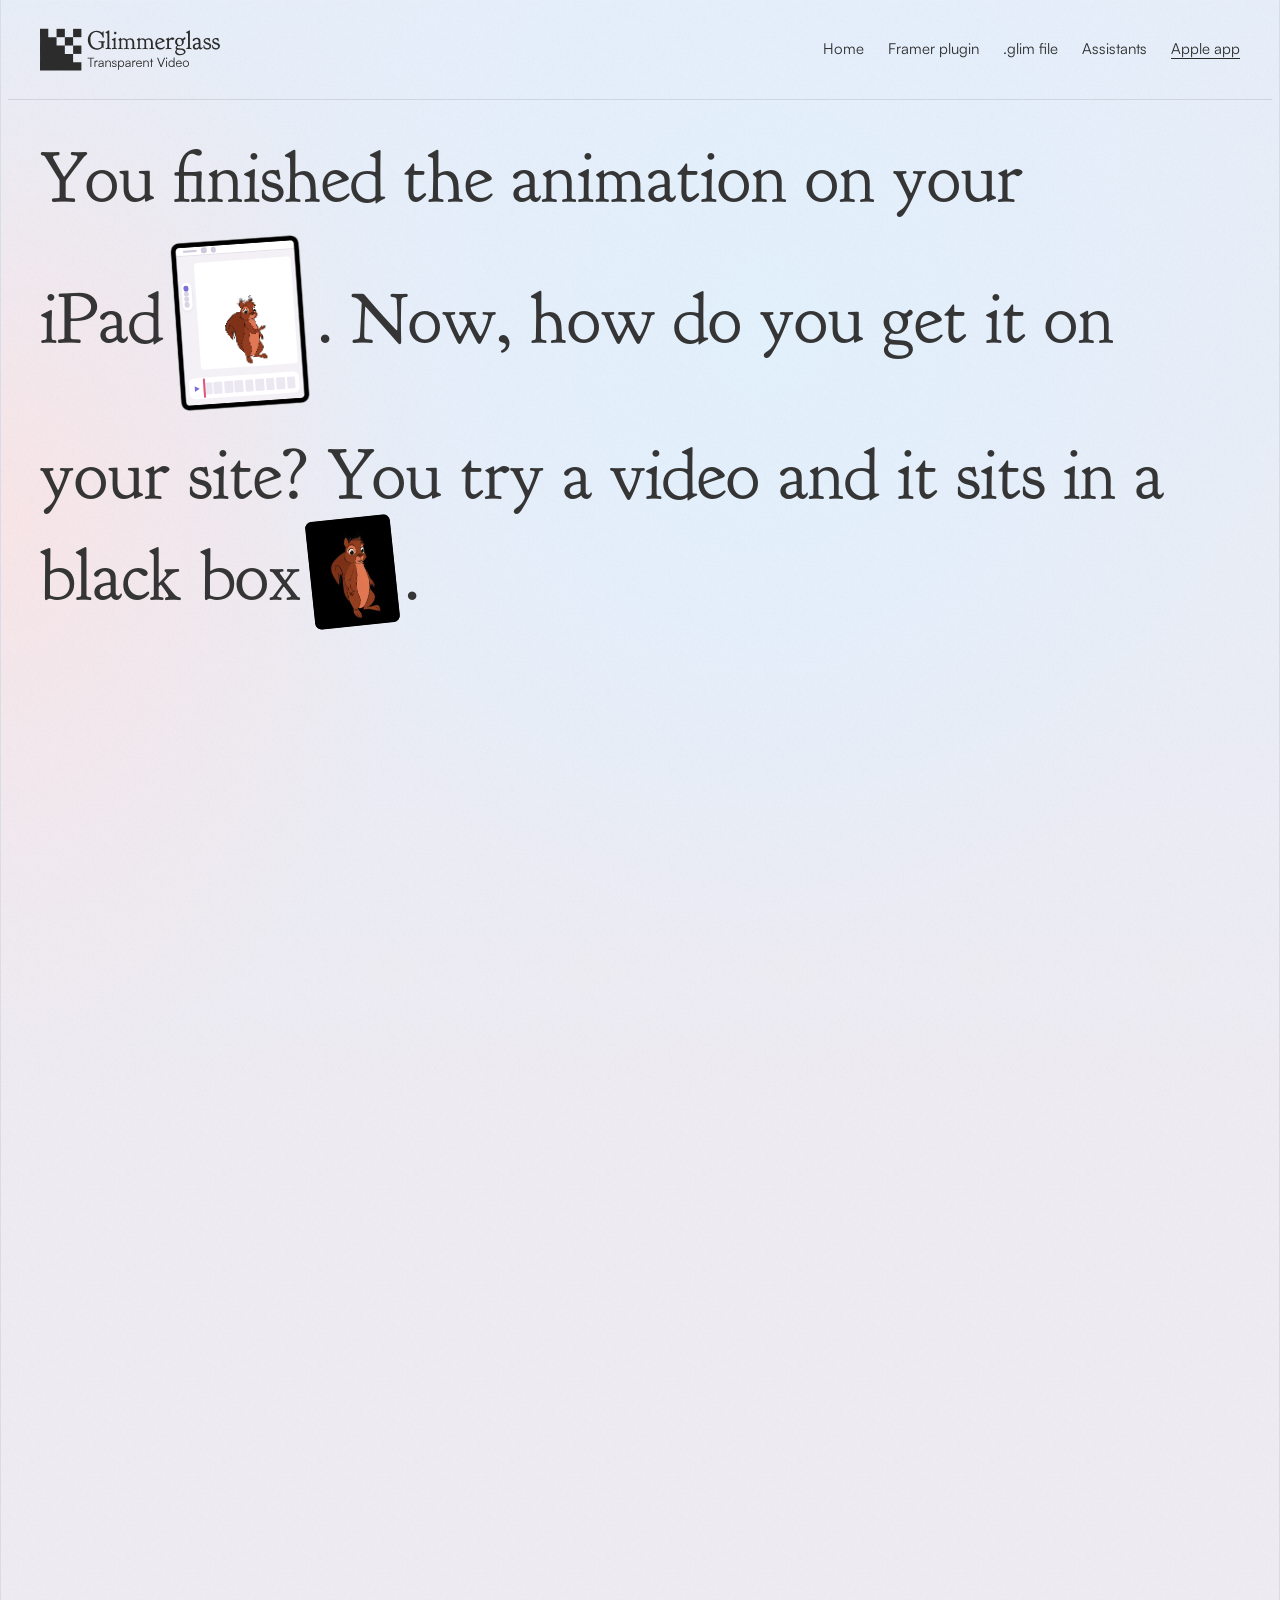
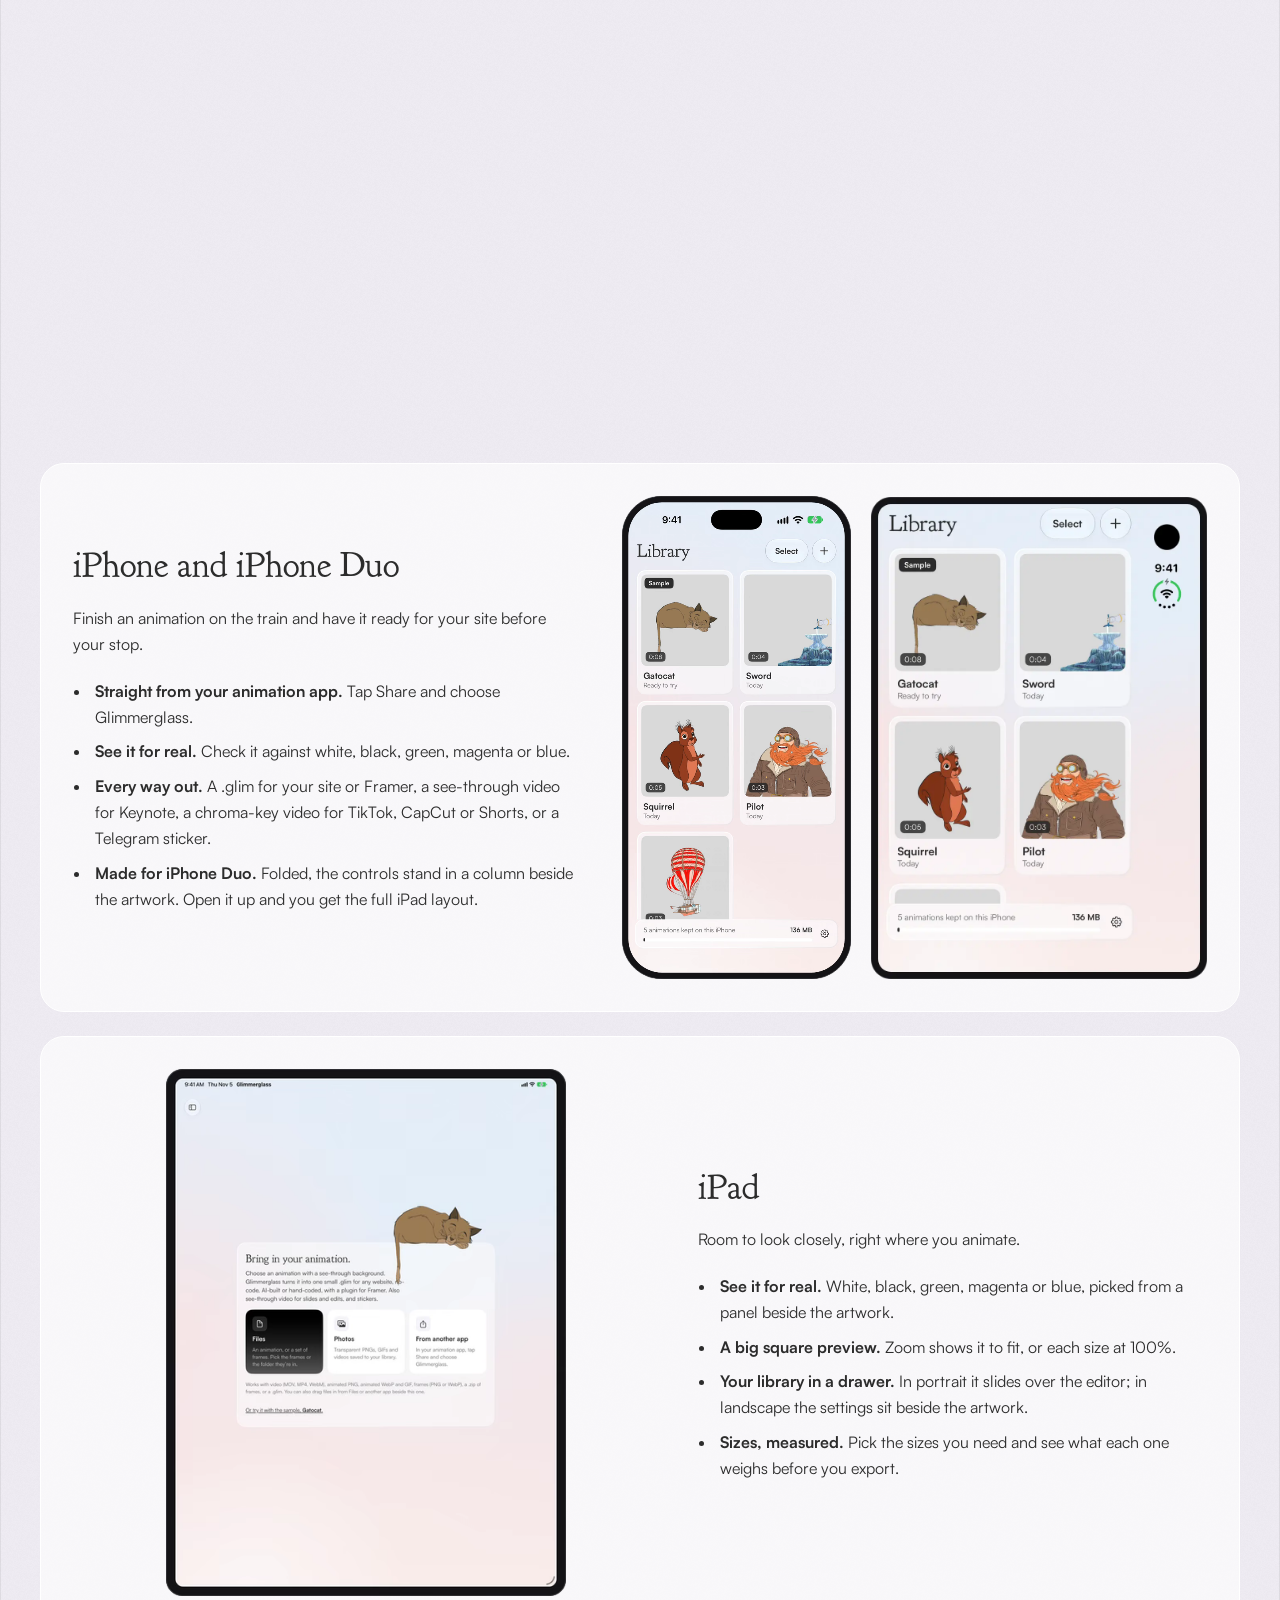
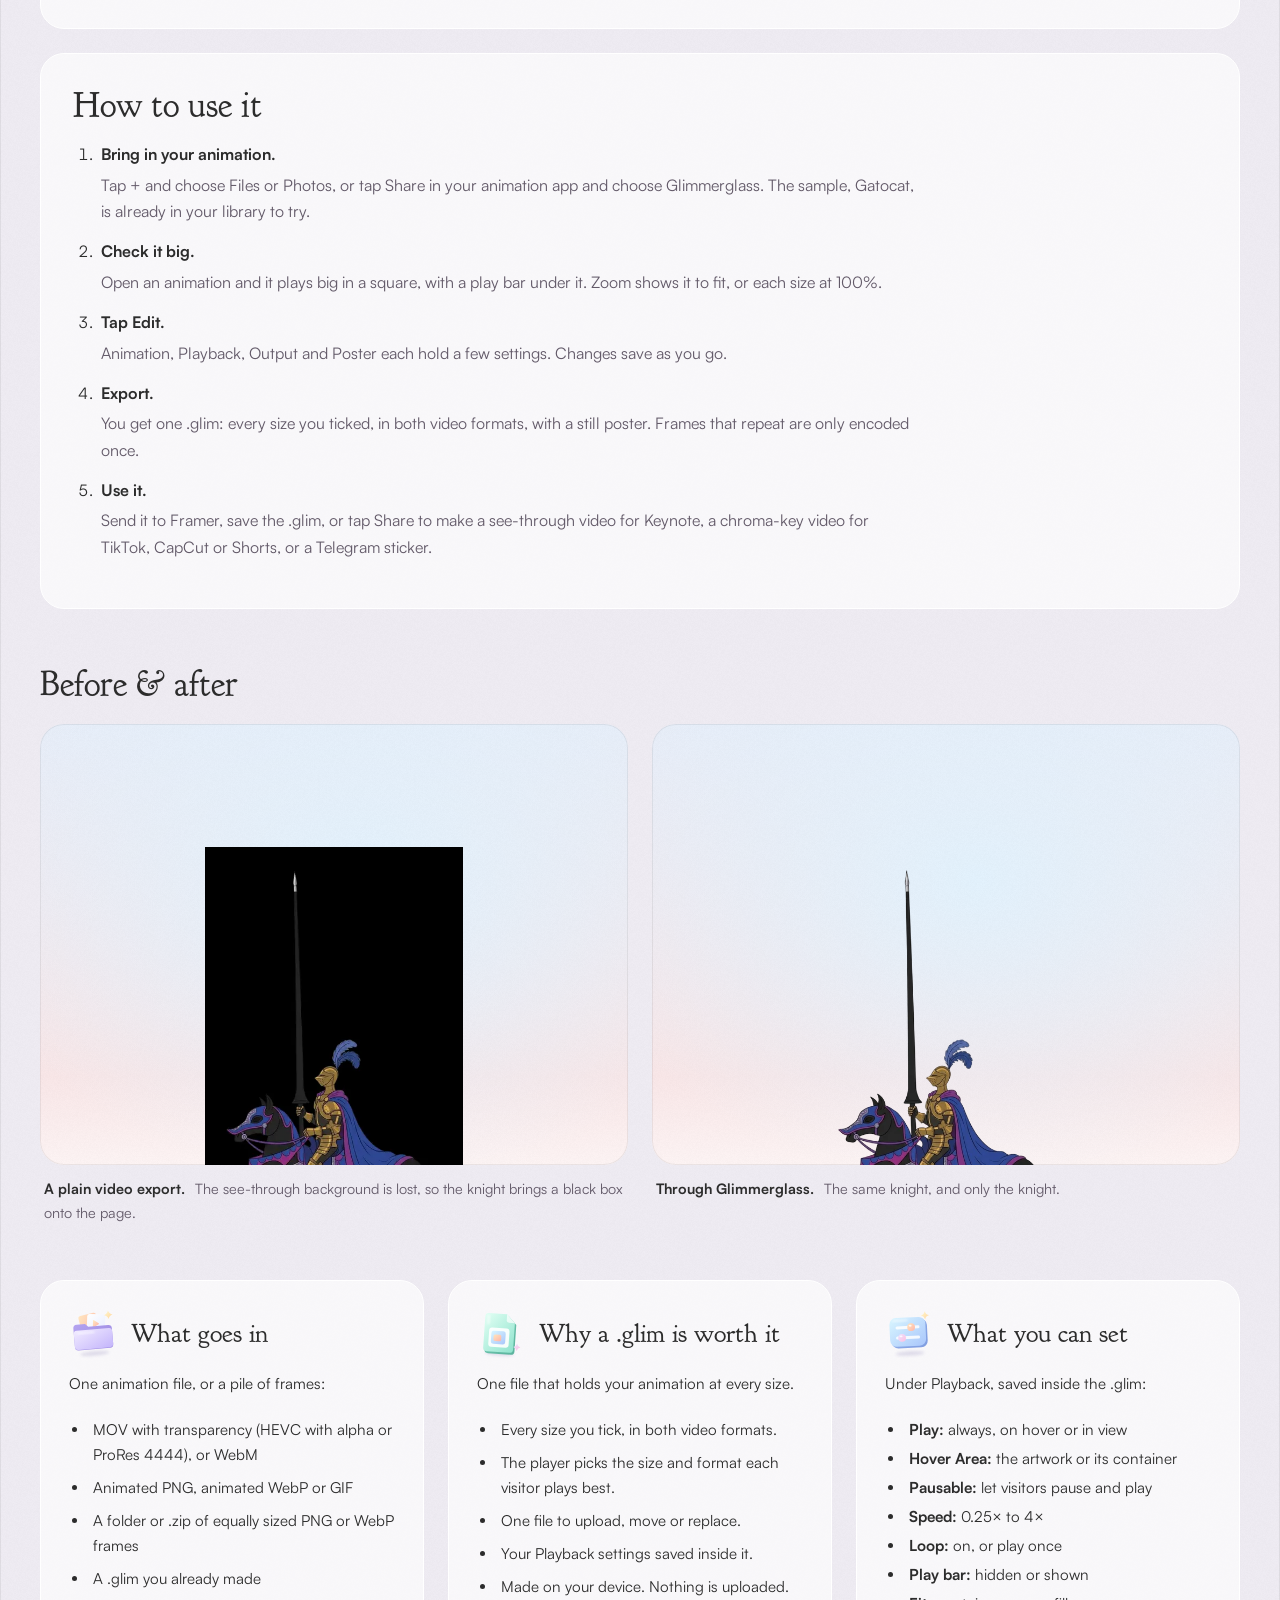
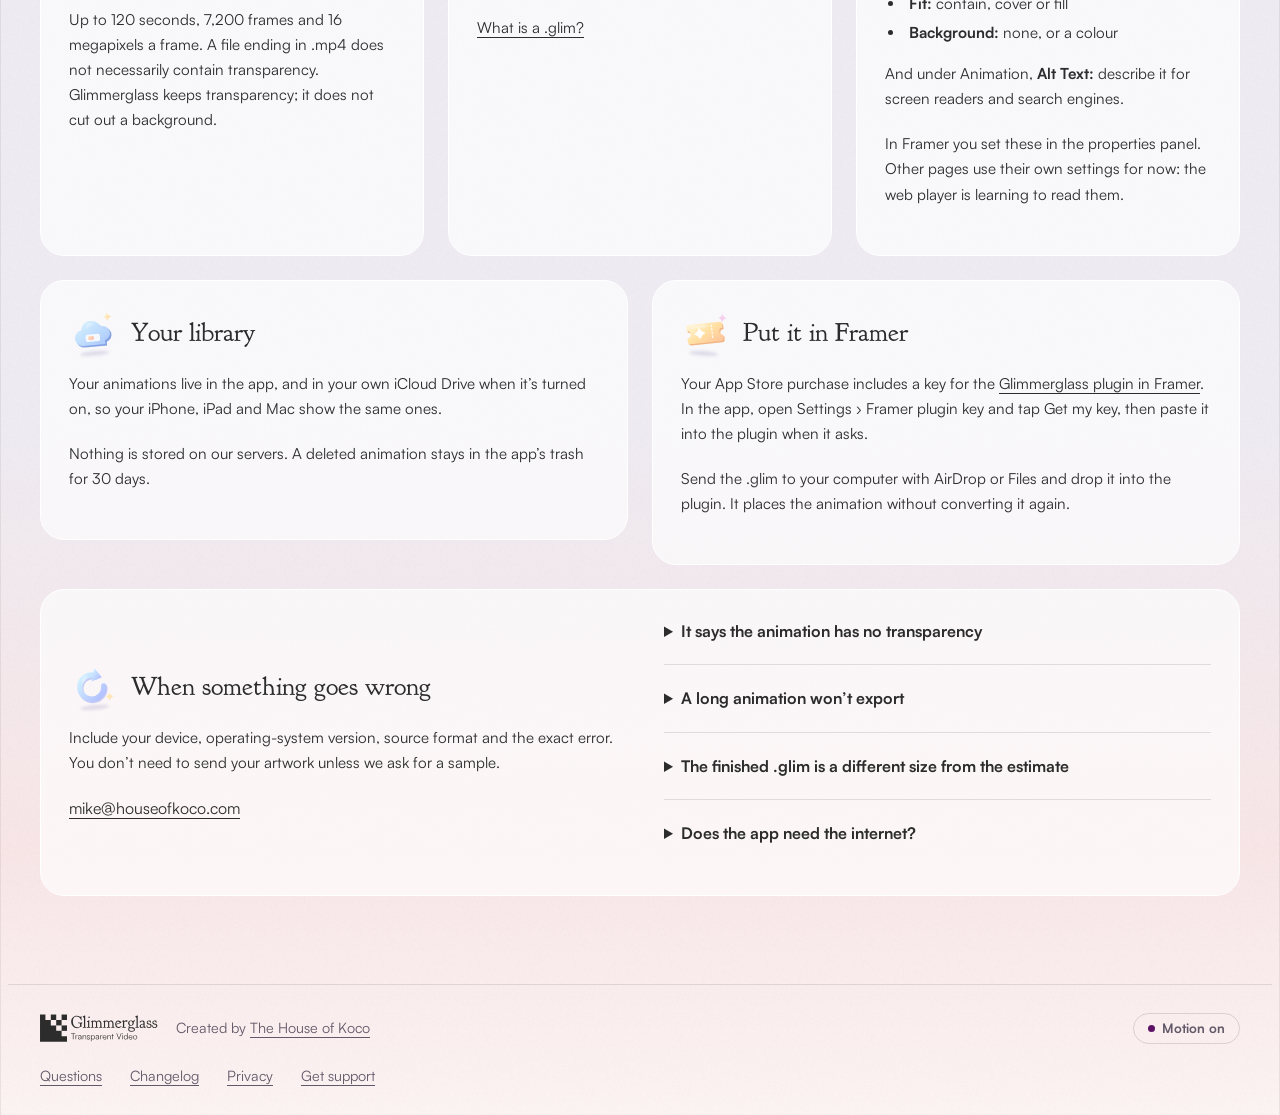
==== commit 1f2a71c6: "Mac app is out: the Apple page, changelog (9 November entry), home description and llms.txt say iPho" ====
--- a/apple.html
+++ b/apple.html
@@ -69,5 +69,5 @@
     document.body.appendChild(note);
   });
 })();
-</script><title>Glimmerglass for iPhone, iPad and Mac</title><meta name="description" content="Glimmerglass for iPhone, iPad and Mac. Make a .glim right on your device, No hassle, no guesswork, just your animation playing its heart out."><link rel="icon" href="assets/favicon.svg" type="image/svg+xml"><link rel="icon" href="assets/favicon-32.png" sizes="32x32" type="image/png"><link rel="apple-touch-icon" href="assets/apple-touch-icon.png"><link rel="canonical" href="https://glimmerglass.app/apple.html"><meta property="og:type" content="website"><meta property="og:site_name" content="Glimmerglass"><meta property="og:title" content="Glimmerglass for iPhone, iPad and Mac"><meta property="og:description" content="Glimmerglass for iPhone, iPad and Mac. Make a .glim right on your device, No hassle, no guesswork, just your animation playing its heart out."><meta property="og:url" content="https://glimmerglass.app/apple.html"><meta property="og:image" content="https://glimmerglass.app/assets/link-preview.png"><meta property="og:image:width" content="1200"><meta property="og:image:height" content="630"><meta property="og:image:alt" content="The Glimmerglass logo, Transparent Video, with a cat asleep on top of the checkered mark"><meta name="twitter:card" content="summary_large_image"><link rel="preload" as="font" type="font/woff2" href="assets/GoudyBookletter1911.woff2" crossorigin><link rel="preload" as="font" type="font/woff2" href="assets/Satoshi-Regular.woff2" crossorigin><link rel="stylesheet" href="styles.css?v=ba0fce96e0"><script src="glimmerglass.min.js?v=ac17955319" defer></script><script src="story.js?v=f887fac914" defer></script><script src="apple.js?v=1204b9f85f" defer></script></head><body class="framed"><!-- Shared paint for the benefit pictures: soft, glossy objects lit from the top left, each standing on a faint shadow. --><svg width="0" height="0" style="position:absolute" aria-hidden="true" focusable="false"><defs><filter id="icon-soft" x="-30%" y="-30%" width="160%" height="160%"><feGaussianBlur stdDeviation="1.4"/></filter><filter id="icon-shadow" x="-50%" y="-200%" width="200%" height="500%"><feGaussianBlur stdDeviation="2.5"/></filter><linearGradient id="g-lilac" x1="0" y1="0" x2="1" y2="1"><stop offset="0" stop-color="#f1ebff"/><stop offset="1" stop-color="#c4b5fb"/></linearGradient><linearGradient id="g-lilac-side" x1="0" y1="0" x2="1" y2="1"><stop offset="0" stop-color="#b4a3f0"/><stop offset="1" stop-color="#9a88e0"/></linearGradient><linearGradient id="g-screen" x1="0" y1="0" x2="1" y2="1"><stop offset="0" stop-color="#ffffff"/><stop offset="1" stop-color="#e6ecff"/></linearGradient><linearGradient id="g-sky" x1="0" y1="0" x2="1" y2="1"><stop offset="0" stop-color="#d9f6ff"/><stop offset="1" stop-color="#a9c6fb"/></linearGradient><linearGradient id="g-sky-side" x1="0" y1="0" x2="1" y2="1"><stop offset="0" stop-color="#97b4ee"/><stop offset="1" stop-color="#7f9de0"/></linearGradient><linearGradient id="g-peach" x1="0" y1="0" x2="1" y2="1"><stop offset="0" stop-color="#ffe6bf"/><stop offset="1" stop-color="#ffb4a8"/></linearGradient><radialGradient id="g-orb" cx=".35" cy=".3" r=".8"><stop offset="0" stop-color="#fff1e4"/><stop offset=".45" stop-color="#ffc7b3"/><stop offset="1" stop-color="#f29cc0"/></radialGradient><linearGradient id="g-glass" x1="0" y1="0" x2="1" y2="1"><stop offset="0" stop-color="#fff" stop-opacity=".8"/><stop offset="1" stop-color="#d9ecff" stop-opacity=".3"/></linearGradient><linearGradient id="g-mint" x1="0" y1="0" x2="1" y2="1"><stop offset="0" stop-color="#e2fff4"/><stop offset="1" stop-color="#8fe3cd"/></linearGradient><linearGradient id="g-mint-side" x1="0" y1="0" x2="1" y2="1"><stop offset="0" stop-color="#74cdb6"/><stop offset="1" stop-color="#5bb39d"/></linearGradient><linearGradient id="g-tile-a" x1="0" y1="0" x2="1" y2="1"><stop offset="0" stop-color="#f7f3ff"/><stop offset="1" stop-color="#d9cff9"/></linearGradient><linearGradient id="g-tile-b" x1="0" y1="0" x2="1" y2="1"><stop offset="0" stop-color="#eef8ff"/><stop offset="1" stop-color="#c3dbf7"/></linearGradient><linearGradient id="g-gold" x1="0" y1="0" x2="1" y2="1"><stop offset="0" stop-color="#fff6d6"/><stop offset=".5" stop-color="#ffe0a3"/><stop offset="1" stop-color="#ffc29a"/></linearGradient><radialGradient id="g-disc" cx=".4" cy=".35" r=".75"><stop offset="0" stop-color="#fffdf4"/><stop offset="1" stop-color="#ffecc0"/></radialGradient><linearGradient id="g-ribbon" x1="0" y1="0" x2="0" y2="1"><stop offset="0" stop-color="#ffd0da"/><stop offset="1" stop-color="#f39ab3"/></linearGradient><linearGradient id="g-ribbon-dark" x1="0" y1="0" x2="0" y2="1"><stop offset="0" stop-color="#f3aac0"/><stop offset="1" stop-color="#df86a3"/></linearGradient><linearGradient id="g-spark-a" x1="0" y1="0" x2="1" y2="1"><stop offset="0" stop-color="#ebe3ff"/><stop offset="1" stop-color="#ffbfe0"/></linearGradient><linearGradient id="g-spark-b" x1="0" y1="0" x2="1" y2="1"><stop offset="0" stop-color="#d3f4ff"/><stop offset="1" stop-color="#b0bcff"/></linearGradient><linearGradient id="g-spark-c" x1="0" y1="0" x2="1" y2="1"><stop offset="0" stop-color="#fff9d1"/><stop offset="1" stop-color="#ffd49c"/></linearGradient><linearGradient id="g-key" x1="0" y1="0" x2="1" y2="1"><stop offset="0" stop-color="#fff8d6"/><stop offset=".55" stop-color="#ffe0a0"/><stop offset="1" stop-color="#fcbf8a"/></linearGradient><linearGradient id="g-key-side" x1="0" y1="0" x2="1" y2="1"><stop offset="0" stop-color="#e9b075"/><stop offset="1" stop-color="#d79a5f"/></linearGradient></defs></svg><div class="shell"><a class="skip" href="#main">Skip to content</a><header><a href="index.html" aria-label="Glimmerglass home"><img src="assets/logo.svg" alt="Glimmerglass" width="184" height="43"></a><nav aria-label="Main"><a href="index.html">Home</a><a href="framer.html">Framer plugin</a><a href="glim.html">.glim file</a><a href="connect.html">Assistants</a><a href="apple.html" aria-current="page">Apple app</a></nav></header><script src="menu.js?v=cafbe2eea9"></script><main id="main" class="prose"><!-- The monologue, in the Framer page's story style (story.js): one statement, the page H1, revealed sentence by sentence. Pictures are .obj, placed over the text so they never push it, except the devices: real inline boxes about two lines tall, so the line holding one grows to fit it and they never cover a word. The black box is the owner's Dream 41 squirrel as a plain H.264 export; the GIF is the same squirrel made into a real, low-quality GIF (see STATE.md); the clean squirrel and the sword are the Framer page's .glim moments. With reduced motion the clips hold still (posters, the GIF's first frame); a clip that cannot load shows its still. No words are ever shown in place of a picture (owner, 22 Oct 2026); they are labels for screen readers only. --><section class="story apple-story" id="story" data-end="14.2" data-reduced="stills" aria-labelledby="story-title"><h1 id="story-title" class="story-text"><span class="s device-line" data-at="0">You finished the animation on your <span class="keep">iPad<span class="obj o-ipad o-ipad-play device-slot inline-clip" role="img" aria-label="an iPad with the animation open in an animation app"><span class="clip-words">an iPad with the animation open in an animation app</span><span class="vis device" aria-hidden="true"><span class="device-screen"><span class="mock-app"><span class="mock-bar"><span></span><span></span><span></span></span><span class="mock-tools"><span></span><span></span><span></span><span></span></span><span class="mock-canvas"><span class="screen-player" data-glim="assets/framer/squirrel.glim?v=0a6d70be34"><img src="assets/framer/squirrel-poster.webp" width="480" height="480" alt=""></span></span><span class="mock-timeline"><span class="mock-play"></span><span class="mock-frames"><span></span><span></span><span></span><span></span><span></span><span></span><span></span><span></span><span></span><span class="mock-head"></span></span></span></span></span><img class="device-bezel" src="assets/apple/bezel-ipad-pro-13-silver.webp" width="368" height="480" alt=""></span></span>.</span></span> <span class="s" data-at="1.4">Now, how do you get it on your site?</span> <span class="s" data-at="2.6">You try a video and it sits in a black box<span class="obj o-box inline-clip clip-a" data-at="2.9" data-glitch role="img" aria-label="the animation alone on a black box"><span class="clip-words">the animation alone on a black box</span><span class="vis"><img class="clip-still" src="assets/framer/squirrel-plain-export-poster.webp" width="300" height="300" alt=""><video class="clip-a-video" muted loop playsinline preload="metadata" aria-hidden="true" poster="assets/framer/squirrel-plain-export-poster.webp"><source src="assets/framer/squirrel-plain-export.mp4" type="video/mp4"></video></span></span>.</span> <span class="s grey" data-at="4.1">You try a GIF and it’s crunchy<span class="obj o-gif inline-clip" role="img" aria-label="a crunchy GIF"><span class="clip-words">a crunchy GIF</span><span class="vis"><img class="gif" src="assets/apple/squirrel-crunchy-still.png" data-gif="assets/apple/squirrel-crunchy.gif" width="240" height="240" alt="" aria-hidden="true"></span></span>.</span> <span class="s grey" data-at="5.5">Did I just waste my evening?</span> <span class="s purple" data-at="6.8">No, we got you.</span> <span class="para"><span class="s" data-at="7.9"><span class="gg"><img src="assets/glimmerglass-wordmark.svg" width="330" height="57" alt="" aria-hidden="true"><span class="clip-words">Glimmerglass</span></span> was made for this moment<span class="obj o-squirrel inline-clip clip-b" role="img" aria-label="animation without a black box"><span class="clip-words">animation without a black box</span><span class="vis clip-b-player" data-ink="0.2125 0.114 0.728 0.931" data-glim="assets/framer/squirrel.glim?v=0a6d70be34"><img src="assets/framer/squirrel-poster.webp" width="480" height="480" alt="" style="display:block;width:100%;height:100%"></span></span>.</span> <span class="s device-line" data-at="9.0">Make a .glim right on your <span class="devices">iPhone<!-- Device frame: Apple's official bezel, used as is (scaled only, upright), on top; the screen content sits under it, clipped to the screen rect measured from the PNG (styles.css). Bezels © Apple, used under the Apple Design Resources licence. --><span class="obj o-iphone device-slot inline-clip" data-at="9.2" role="img" aria-label="the app on iPhone"><span class="clip-words">the app on iPhone</span><span class="vis device" aria-hidden="true"><span class="device-screen"><img class="clip-still" src="assets/apple/app-screen-iphone-poster.webp" width="432" height="936" alt=""><video muted loop playsinline preload="metadata" poster="assets/apple/app-screen-iphone-poster.webp"><source src="assets/apple/app-screen-iphone.mp4" type="video/mp4"></video></span><img class="device-bezel" src="assets/apple/bezel-iphone-18-pro-max-silver.webp" width="245" height="500" alt=""></span></span>, iPad<!-- Device frame: Apple's official bezel, used as is (scaled only, upright), on top; the screen content sits under it, clipped to the screen rect measured from the PNG (styles.css). Bezels © Apple, used under the Apple Design Resources licence. --><span class="obj o-ipad device-slot inline-clip" data-at="9.2" role="img" aria-label="the app on iPad"><span class="clip-words">the app on iPad</span><span class="vis device" aria-hidden="true"><span class="device-screen"><img class="clip-still" src="assets/apple/app-screen-ipad-poster.webp" width="600" height="800" alt=""><video muted loop playsinline preload="metadata" poster="assets/apple/app-screen-ipad-poster.webp"><source src="assets/apple/app-screen-ipad.mp4" type="video/mp4"></video></span><img class="device-bezel" src="assets/apple/bezel-ipad-pro-13-silver.webp" width="368" height="480" alt=""></span></span></span> or Mac.</span> <span class="s" data-at="10.3">No hassle, no guesswork, just your animation playing its heart out.</span></span> <span class="s sword-line" data-at="12.3">Take your sword, <span class="obj o-sword" role="img" aria-label="a gauntlet pulls a sword from a stone"><span class="clip-words">a gauntlet pulls a sword from a stone</span><span class="vis sword-tile"><span class="sword-player" data-glim="assets/framer/sword.glim?v=63d8d7e472" data-play-at="12.6"><img src="assets/framer/sword-poster.webp" width="360" height="411" alt="" style="display:block;width:100%;height:100%"></span></span></span> king.</span></h1><div class="story-buy s" id="get-the-app" data-at="13.6"><p class="price">$9.99</p><p class="price-line">One payment,<br> yours forever.</p><a class="button" href="https://apps.apple.com/us/app/glimmerglass/id6822386954">Get it on the App Store</a><p class="cta-note">For iPhone and iPad. Mac is coming soon.</p></div></section><!-- One section per surface (owner, 6 Nov 2026): the app on iPhone with iPhone Duo, then on iPad. Each device is a transparent .glim of build 8 made with the Mac converter at default settings, so the page shows through around it. --><section class="glass surface" aria-labelledby="on-iphone"><div class="surface-copy"><h2 id="on-iphone">iPhone and iPhone&nbsp;Duo</h2><p>Finish an animation on the train and have it ready for your site before your stop.</p><ul><li><strong>Straight from your animation app.</strong> Tap Share and choose Glimmerglass.</li><li><strong>See it for real.</strong> Check it against white, black, green, magenta or blue.</li><li><strong>Every way out.</strong> A .glim for your site or Framer, a see-through video for Keynote, a chroma-key video for TikTok, CapCut or Shorts, or a Telegram sticker.</li><li><strong>Made for iPhone Duo.</strong> Folded, the controls stand in a column beside the artwork. Open it up and you get the full iPad layout.</li></ul></div><div class="surface-media surface-pair"><div class="surface-device surface-iphone" data-glimmerglass="assets/apple/app-iphone.glim?v=e1d1a8e6e9"><img src="assets/apple/app-iphone-poster.webp?v=1f132d6e5b" width="574" height="1212" alt="The Glimmerglass app on iPhone: the library, the sample cat against each background, Playback, the sizes, then the .glim being made" loading="lazy" style="display:block;width:100%;height:auto"></div><div class="surface-device surface-duo" data-glimmerglass="assets/apple/app-duo.glim?v=baac445e85"><img src="assets/apple/app-duo-poster.webp?v=2712c01e4f" width="848" height="1216" alt="The Glimmerglass app on iPhone Duo: the library, the sample cat against each background, Playback, the sizes, then the .glim being made" loading="lazy" style="display:block;width:100%;height:auto"></div></div></section><section class="glass surface surface-flip" aria-labelledby="on-ipad"><div class="surface-copy"><h2 id="on-ipad">iPad</h2><p>Room to look closely, right where you animate.</p><ul><li><strong>See it for real.</strong> White, black, green, magenta or blue, picked from a panel beside the artwork.</li><li><strong>A big square preview.</strong> Zoom shows it to fit, or each size at 100%.</li><li><strong>Your library in a drawer.</strong> In portrait it slides over the editor; in landscape the settings sit beside the artwork.</li><li><strong>Sizes, measured.</strong> Pick the sizes you need and see what each one weighs before you export.</li></ul></div><div class="surface-media"><div class="surface-device surface-ipad" data-glimmerglass="assets/apple/app-ipad.glim?v=bc68310d95"><img src="assets/apple/app-ipad-poster.webp?v=b702313337" width="928" height="1224" alt="The Glimmerglass app on iPad: the library, the sample cat against each background, Playback, the sizes, then the .glim being made" loading="lazy" style="display:block;width:100%;height:auto"></div></div></section><section class="glass steps" aria-labelledby="how-to"><div class="card-head"><h2 id="how-to">How to use it</h2></div><ol><li><strong>Bring in your animation.</strong><span class="step-detail">Tap + and choose Files or Photos, or tap Share in your animation app and choose Glimmerglass. The sample, Gatocat, is already in your library to try.</span></li><li><strong>Check it big.</strong><span class="step-detail">Open an animation and it plays big in a square, with a play bar under it. Zoom shows it to fit, or each size at 100%.</span></li><li><strong>Tap Edit.</strong><span class="step-detail">Animation, Playback, Output and Poster each hold a few settings. Changes save as you go.</span></li><li><strong>Export.</strong><span class="step-detail">You get one .glim: every size you ticked, in both video formats, with a still poster. Frames that repeat are only encoded once.</span></li><li><strong>Use it.</strong><span class="step-detail">Send it to Framer, save the .glim, or tap Share to make a see-through video for Keynote, a chroma-key video for TikTok, CapCut or Shorts, or a Telegram sticker.</span></li></ol></section><!-- Before and after: the same blue knight. Left, a plain H.264 export of its frames (what a typical export does: the transparency is dropped and a black box appears). Right, the knight's Glimmerglass conversion through the player. --><section class="compare" aria-labelledby="compare-title"><h2 id="compare-title">Before &amp; after</h2><div class="compare-grid"><figure><div class="compare-stage"><video class="plain-export in-view" muted loop playsinline preload="metadata" poster="assets/framer/blue-knight-plain-export-poster.webp" aria-hidden="true"><source src="assets/framer/blue-knight-plain-export.mp4" type="video/mp4"></video></div><figcaption><strong>A plain video export.</strong> The see-through background is lost, so the knight brings a black box onto the page.</figcaption></figure><figure><div class="compare-stage"><div class="compare-player" data-glimmerglass="assets/knights/blue-knight.glim?v=029d0c593f" data-control="never"><img src="assets/knights/blue/poster-480.webp" width="480" height="590" alt="The blue knight on horseback, with no box around him" loading="lazy" style="display:block;width:100%;height:auto"></div></div><figcaption><strong>Through Glimmerglass.</strong> The same knight, and only the knight.</figcaption></figure></div></section><div class="cards three"><section class="glass" id="formats"><div class="card-head"><svg class="benefit-icon" viewBox="0 0 80 80" width="72" height="72" aria-hidden="true" focusable="false"><ellipse cx="40" cy="74" rx="24" ry="3.5" fill="#4b3d8f" opacity=".16" filter="url(#icon-shadow)"/><rect x="20" y="8" width="30" height="36" rx="4" fill="url(#g-peach)" transform="rotate(-9 35 26)"/><rect x="31" y="9" width="30" height="36" rx="4" fill="url(#g-screen)" transform="rotate(7 46 27)"/><path d="M42 20l8 5-8 5Z" fill="url(#g-peach)" stroke="url(#g-peach)" stroke-width="2" stroke-linejoin="round" transform="rotate(7 46 27)"/><path d="M8 30a6 6 0 0 1 6-6h14l5 5h33a6 6 0 0 1 6 6v26a6 6 0 0 1-6 6H14a6 6 0 0 1-6-6Z" fill="url(#g-lilac-side)"/><path d="M8 39a5 5 0 0 1 5-5h54a5 5 0 0 1 5 5v21a6 6 0 0 1-6 6H14a6 6 0 0 1-6-6Z" fill="url(#g-lilac)"/><rect x="13" y="37" width="30" height="3.5" rx="1.75" fill="#fff" opacity=".6" filter="url(#icon-soft)"/><path d="M68 5Q69.4 10.6 75 12Q69.4 13.4 68 19Q66.6 13.4 61 12Q66.6 10.6 68 5Z" fill="url(#g-spark-c)"/></svg><h2>What goes in</h2></div><p>One animation file, or a pile of frames:</p><ul><li>MOV with transparency (HEVC with alpha or ProRes 4444), or WebM</li><li>Animated PNG, animated WebP or GIF</li><li>A folder or .zip of equally sized PNG or WebP frames</li><li>A .glim you already made</li></ul><p>Up to 120 seconds, 7,200 frames and 16 megapixels a frame. A file ending in .mp4 does not necessarily contain transparency. Glimmerglass keeps transparency; it does not cut out a background.</p></section><section class="glass" id="glim"><div class="card-head"><svg class="benefit-icon" viewBox="0 0 80 80" width="72" height="72" aria-hidden="true" focusable="false"><ellipse cx="40" cy="74" rx="24" ry="3.5" fill="#4b3d8f" opacity=".16" filter="url(#icon-shadow)"/><path d="M18 8h30l14 14v44a6 6 0 0 1-6 6H18a6 6 0 0 1-6-6V14a6 6 0 0 1 6-6Z" fill="url(#g-mint-side)" transform="translate(2.5 3)"/><path d="M18 8h30l14 14v44a6 6 0 0 1-6 6H18a6 6 0 0 1-6-6V14a6 6 0 0 1 6-6Z" fill="url(#g-mint)"/><path d="M48 8v10a4 4 0 0 0 4 4h10Z" fill="#fff" opacity=".7"/><rect x="20" y="32" width="34" height="32" rx="5" fill="#fff" opacity=".9"/><rect x="24" y="37" width="24" height="22" rx="4" fill="url(#g-sky)"/><rect x="28" y="43" width="13" height="11" rx="3" fill="url(#g-peach)"/><rect x="16" y="11" width="4" height="16" rx="2" fill="#fff" opacity=".6" filter="url(#icon-soft)"/><path d="M68 56Q69.2 60.8 74 62Q69.2 63.2 68 68Q66.8 63.2 62 62Q66.8 60.8 68 56Z" fill="url(#g-spark-a)"/></svg><h2>Why a .glim is worth it</h2></div><p>One file that holds your animation at every size.</p><ul><li>Every size you tick, in both video formats.</li><li>The player picks the size and format each visitor plays best.</li><li>One file to upload, move or replace.</li><li>Your Playback settings saved inside it.</li><li>Made on your device. Nothing is uploaded.</li></ul><p class="card-link"><a href="glim.html">What is a .glim?</a></p></section><section class="glass" id="editor"><div class="card-head"><svg class="benefit-icon" viewBox="0 0 80 80" width="72" height="72" aria-hidden="true" focusable="false"><ellipse cx="40" cy="74" rx="24" ry="3.5" fill="#4b3d8f" opacity=".16" filter="url(#icon-shadow)"/><rect x="8" y="14" width="60" height="48" rx="11" fill="url(#g-sky-side)" transform="translate(2.5 3)"/><rect x="8" y="14" width="60" height="48" rx="11" fill="url(#g-sky)"/><rect x="18" y="28" width="40" height="5" rx="2.5" fill="#fff" opacity=".85"/><rect x="18" y="45" width="40" height="5" rx="2.5" fill="#fff" opacity=".85"/><circle cx="44" cy="30.5" r="6.5" fill="url(#g-peach)"/><circle cx="28" cy="47.5" r="6.5" fill="url(#g-spark-a)"/><ellipse cx="42.5" cy="28" rx="2.5" ry="1.5" fill="#fff" opacity=".8"/><ellipse cx="26.5" cy="45" rx="2.5" ry="1.5" fill="#fff" opacity=".8"/><rect x="13" y="17" width="26" height="3.5" rx="1.75" fill="#fff" opacity=".6" filter="url(#icon-soft)"/><path d="M68 5Q69.4 10.6 75 12Q69.4 13.4 68 19Q66.6 13.4 61 12Q66.6 10.6 68 5Z" fill="url(#g-spark-c)"/></svg><h2>What you can set</h2></div><p>Under Playback, saved inside the .glim:</p><ul class="tight"><li><strong>Play:</strong> always, on hover or in view</li><li><strong>Hover Area:</strong> the artwork or its container</li><li><strong>Pausable:</strong> let visitors pause and play</li><li><strong>Speed:</strong> 0.25× to 4×</li><li><strong>Loop:</strong> on, or play once</li><li><strong>Play bar:</strong> hidden or shown</li><li><strong>Fit:</strong> contain, cover or fill</li><li><strong>Background:</strong> none, or a colour</li></ul><p>And under Animation, <strong>Alt Text:</strong> describe it for screen readers and search engines.</p><p>In Framer you set these in the properties panel. Other pages use their own settings for now: the web player is learning to read them.</p></section></div><div class="cards two"><section class="glass" id="library"><div class="card-head"><svg class="benefit-icon" viewBox="0 0 80 80" width="72" height="72" aria-hidden="true" focusable="false"><ellipse cx="40" cy="74" rx="24" ry="3.5" fill="#4b3d8f" opacity=".16" filter="url(#icon-shadow)"/><g transform="translate(2.5 3)"><path d="M22 60a13 13 0 0 1-1.5-25.9A17 17 0 0 1 53 30a12 12 0 0 1 6 23.4V60Z" fill="url(#g-sky-side)"/></g><path d="M22 60a13 13 0 0 1-1.5-25.9A17 17 0 0 1 53 30a12 12 0 0 1 6 23.4V60Z" fill="url(#g-sky)"/><rect x="27" y="42" width="24" height="12" rx="3" fill="#fff" opacity=".85"/><rect x="31" y="45" width="10" height="6" rx="2" fill="url(#g-peach)"/><path d="M30 30a12 12 0 0 1 10-6" fill="none" stroke="#fff" stroke-width="2.5" stroke-linecap="round" opacity=".7" filter="url(#icon-soft)"/><path d="M66 8Q67.4 13.6 73 15Q67.4 16.4 66 22Q64.6 16.4 59 15Q64.6 13.6 66 8Z" fill="url(#g-spark-c)"/></svg><h2>Your library</h2></div><p>Your animations live in the app, and in your own iCloud Drive when it’s turned on, so your iPhone, iPad and Mac show the same ones.</p><p>Nothing is stored on our servers. A deleted animation stays in the app’s trash for 30 days.</p></section><section class="glass" id="download"><div class="card-head"><svg class="benefit-icon" viewBox="0 0 80 80" width="72" height="72" aria-hidden="true" focusable="false"><ellipse cx="40" cy="74" rx="24" ry="3.5" fill="#4b3d8f" opacity=".16" filter="url(#icon-shadow)"/><g transform="rotate(-10 40 40)"><path d="M14 24h52a4 4 0 0 1 4 4v6a6 6 0 0 0 0 12v6a4 4 0 0 1-4 4H14a4 4 0 0 1-4-4v-6a6 6 0 0 0 0-12v-6a4 4 0 0 1 4-4Z" fill="#f0b483" transform="translate(1.5 2.5)"/><path d="M14 24h52a4 4 0 0 1 4 4v6a6 6 0 0 0 0 12v6a4 4 0 0 1-4 4H14a4 4 0 0 1-4-4v-6a6 6 0 0 0 0-12v-6a4 4 0 0 1 4-4Z" fill="url(#g-gold)"/><path d="M52 28v24" stroke="#fff" stroke-width="2" stroke-dasharray="2.5 3.5" stroke-linecap="round" opacity=".9"/><path d="M31 30Q33.8 37.2 41 40Q33.8 42.8 31 50Q28.2 42.8 21 40Q28.2 37.2 31 30Z" fill="#fff" opacity=".95"/><rect x="16" y="27" width="28" height="3" rx="1.5" fill="#fff" opacity=".65" filter="url(#icon-soft)"/></g><path d="M67 6Q68.4 11.6 74 13Q68.4 14.4 67 20Q65.6 14.4 60 13Q65.6 11.6 67 6Z" fill="url(#g-spark-a)"/></svg><h2>Put it in Framer</h2></div><p>Your App Store purchase includes a key for the <a href="framer.html">Glimmerglass plugin in Framer</a>. In the app, open Settings › Framer plugin key and tap Get my key, then paste it into the plugin when it asks.</p><p>Send the .glim to your computer with AirDrop or Files and drop it into the plugin. It places the animation without converting it again.</p></section></div><div class="cards stack"><section class="glass wide" id="help"><div class="wide-cols"><div class="contact-block"><div class="card-head"><svg class="benefit-icon" viewBox="0 0 80 80" width="72" height="72" aria-hidden="true" focusable="false"><ellipse cx="40" cy="74" rx="24" ry="3.5" fill="#4b3d8f" opacity=".16" filter="url(#icon-shadow)"/><g transform="translate(1.5 2.5)" opacity=".55"><path d="M58 40A20 20 0 1 1 44.8 21.2" fill="none" stroke="#9aa6ee" stroke-width="9" stroke-linecap="round"/></g><path d="M58 40A20 20 0 1 1 44.8 21.2" fill="none" stroke="url(#g-spark-b)" stroke-width="9" stroke-linecap="round"/><path d="M54 24.5 40 28.5 45.5 12Z" fill="url(#g-spark-b)" stroke="url(#g-spark-b)" stroke-width="3" stroke-linejoin="round"/><path d="M24 30a17 17 0 0 1 6-8" fill="none" stroke="#fff" stroke-width="2.5" stroke-linecap="round" opacity=".7" filter="url(#icon-soft)"/><path d="M66 51Q67.4 56.6 73 58Q67.4 59.4 66 65Q64.6 59.4 59 58Q64.6 56.6 66 51Z" fill="url(#g-spark-c)"/></svg><h2>When something goes wrong</h2></div><p>Include your device, operating-system version, source format and the exact error. You don’t need to send your artwork unless we ask for a sample.</p><a class="contact" href="mailto:mike@houseofkoco.com?subject=Glimmerglass%20Apple%20app%20support">mike@houseofkoco.com</a></div><div><details><summary>It says the animation has no transparency</summary><p>Glimmerglass keeps transparency; it does not cut out a background. Export your animation with a transparent background, or choose to keep its background when the app asks.</p></details><details><summary>A long animation won’t export</summary><p>Long animations and large frames need more memory and free space. Free up some space, or start with a shorter clip.</p></details><details><summary>The finished .glim is a different size from the estimate</summary><p>Estimates come from a short sample and are rounded up, so the finished file is usually a little smaller. Long animations whose motion changes a lot can differ more.</p></details><details><summary>Does the app need the internet?</summary><p>Only to get your Framer plugin key, once, when you ask for it. See <a href="privacy.html#apple">privacy</a>.</p></details></div></div></section></div></main><footer><span class="footer-brand"><img src="assets/logo.svg" alt="Glimmerglass" width="120" height="28"><span>Created by <a href="https://houseofkoco.com">The House of Koco</a></span></span><a href="guide.html">Questions</a><a href="changelog.html">Changelog</a><a href="privacy.html#apple">Privacy</a><a href="index.html#support">Get support</a></footer></div></body></html>
+</script><title>Glimmerglass for iPhone, iPad and Mac</title><meta name="description" content="Glimmerglass for iPhone, iPad and Mac. Make a .glim right on your device, No hassle, no guesswork, just your animation playing its heart out."><link rel="icon" href="assets/favicon.svg" type="image/svg+xml"><link rel="icon" href="assets/favicon-32.png" sizes="32x32" type="image/png"><link rel="apple-touch-icon" href="assets/apple-touch-icon.png"><link rel="canonical" href="https://glimmerglass.app/apple.html"><meta property="og:type" content="website"><meta property="og:site_name" content="Glimmerglass"><meta property="og:title" content="Glimmerglass for iPhone, iPad and Mac"><meta property="og:description" content="Glimmerglass for iPhone, iPad and Mac. Make a .glim right on your device, No hassle, no guesswork, just your animation playing its heart out."><meta property="og:url" content="https://glimmerglass.app/apple.html"><meta property="og:image" content="https://glimmerglass.app/assets/link-preview.png"><meta property="og:image:width" content="1200"><meta property="og:image:height" content="630"><meta property="og:image:alt" content="The Glimmerglass logo, Transparent Video, with a cat asleep on top of the checkered mark"><meta name="twitter:card" content="summary_large_image"><link rel="preload" as="font" type="font/woff2" href="assets/GoudyBookletter1911.woff2" crossorigin><link rel="preload" as="font" type="font/woff2" href="assets/Satoshi-Regular.woff2" crossorigin><link rel="stylesheet" href="styles.css?v=ba0fce96e0"><script src="glimmerglass.min.js?v=ac17955319" defer></script><script src="story.js?v=f887fac914" defer></script><script src="apple.js?v=1204b9f85f" defer></script></head><body class="framed"><!-- Shared paint for the benefit pictures: soft, glossy objects lit from the top left, each standing on a faint shadow. --><svg width="0" height="0" style="position:absolute" aria-hidden="true" focusable="false"><defs><filter id="icon-soft" x="-30%" y="-30%" width="160%" height="160%"><feGaussianBlur stdDeviation="1.4"/></filter><filter id="icon-shadow" x="-50%" y="-200%" width="200%" height="500%"><feGaussianBlur stdDeviation="2.5"/></filter><linearGradient id="g-lilac" x1="0" y1="0" x2="1" y2="1"><stop offset="0" stop-color="#f1ebff"/><stop offset="1" stop-color="#c4b5fb"/></linearGradient><linearGradient id="g-lilac-side" x1="0" y1="0" x2="1" y2="1"><stop offset="0" stop-color="#b4a3f0"/><stop offset="1" stop-color="#9a88e0"/></linearGradient><linearGradient id="g-screen" x1="0" y1="0" x2="1" y2="1"><stop offset="0" stop-color="#ffffff"/><stop offset="1" stop-color="#e6ecff"/></linearGradient><linearGradient id="g-sky" x1="0" y1="0" x2="1" y2="1"><stop offset="0" stop-color="#d9f6ff"/><stop offset="1" stop-color="#a9c6fb"/></linearGradient><linearGradient id="g-sky-side" x1="0" y1="0" x2="1" y2="1"><stop offset="0" stop-color="#97b4ee"/><stop offset="1" stop-color="#7f9de0"/></linearGradient><linearGradient id="g-peach" x1="0" y1="0" x2="1" y2="1"><stop offset="0" stop-color="#ffe6bf"/><stop offset="1" stop-color="#ffb4a8"/></linearGradient><radialGradient id="g-orb" cx=".35" cy=".3" r=".8"><stop offset="0" stop-color="#fff1e4"/><stop offset=".45" stop-color="#ffc7b3"/><stop offset="1" stop-color="#f29cc0"/></radialGradient><linearGradient id="g-glass" x1="0" y1="0" x2="1" y2="1"><stop offset="0" stop-color="#fff" stop-opacity=".8"/><stop offset="1" stop-color="#d9ecff" stop-opacity=".3"/></linearGradient><linearGradient id="g-mint" x1="0" y1="0" x2="1" y2="1"><stop offset="0" stop-color="#e2fff4"/><stop offset="1" stop-color="#8fe3cd"/></linearGradient><linearGradient id="g-mint-side" x1="0" y1="0" x2="1" y2="1"><stop offset="0" stop-color="#74cdb6"/><stop offset="1" stop-color="#5bb39d"/></linearGradient><linearGradient id="g-tile-a" x1="0" y1="0" x2="1" y2="1"><stop offset="0" stop-color="#f7f3ff"/><stop offset="1" stop-color="#d9cff9"/></linearGradient><linearGradient id="g-tile-b" x1="0" y1="0" x2="1" y2="1"><stop offset="0" stop-color="#eef8ff"/><stop offset="1" stop-color="#c3dbf7"/></linearGradient><linearGradient id="g-gold" x1="0" y1="0" x2="1" y2="1"><stop offset="0" stop-color="#fff6d6"/><stop offset=".5" stop-color="#ffe0a3"/><stop offset="1" stop-color="#ffc29a"/></linearGradient><radialGradient id="g-disc" cx=".4" cy=".35" r=".75"><stop offset="0" stop-color="#fffdf4"/><stop offset="1" stop-color="#ffecc0"/></radialGradient><linearGradient id="g-ribbon" x1="0" y1="0" x2="0" y2="1"><stop offset="0" stop-color="#ffd0da"/><stop offset="1" stop-color="#f39ab3"/></linearGradient><linearGradient id="g-ribbon-dark" x1="0" y1="0" x2="0" y2="1"><stop offset="0" stop-color="#f3aac0"/><stop offset="1" stop-color="#df86a3"/></linearGradient><linearGradient id="g-spark-a" x1="0" y1="0" x2="1" y2="1"><stop offset="0" stop-color="#ebe3ff"/><stop offset="1" stop-color="#ffbfe0"/></linearGradient><linearGradient id="g-spark-b" x1="0" y1="0" x2="1" y2="1"><stop offset="0" stop-color="#d3f4ff"/><stop offset="1" stop-color="#b0bcff"/></linearGradient><linearGradient id="g-spark-c" x1="0" y1="0" x2="1" y2="1"><stop offset="0" stop-color="#fff9d1"/><stop offset="1" stop-color="#ffd49c"/></linearGradient><linearGradient id="g-key" x1="0" y1="0" x2="1" y2="1"><stop offset="0" stop-color="#fff8d6"/><stop offset=".55" stop-color="#ffe0a0"/><stop offset="1" stop-color="#fcbf8a"/></linearGradient><linearGradient id="g-key-side" x1="0" y1="0" x2="1" y2="1"><stop offset="0" stop-color="#e9b075"/><stop offset="1" stop-color="#d79a5f"/></linearGradient></defs></svg><div class="shell"><a class="skip" href="#main">Skip to content</a><header><a href="index.html" aria-label="Glimmerglass home"><img src="assets/logo.svg" alt="Glimmerglass" width="184" height="43"></a><nav aria-label="Main"><a href="index.html">Home</a><a href="framer.html">Framer plugin</a><a href="glim.html">.glim file</a><a href="connect.html">Assistants</a><a href="apple.html" aria-current="page">Apple app</a></nav></header><script src="menu.js?v=cafbe2eea9"></script><main id="main" class="prose"><!-- The monologue, in the Framer page's story style (story.js): one statement, the page H1, revealed sentence by sentence. Pictures are .obj, placed over the text so they never push it, except the devices: real inline boxes about two lines tall, so the line holding one grows to fit it and they never cover a word. The black box is the owner's Dream 41 squirrel as a plain H.264 export; the GIF is the same squirrel made into a real, low-quality GIF (see STATE.md); the clean squirrel and the sword are the Framer page's .glim moments. With reduced motion the clips hold still (posters, the GIF's first frame); a clip that cannot load shows its still. No words are ever shown in place of a picture (owner, 22 Oct 2026); they are labels for screen readers only. --><section class="story apple-story" id="story" data-end="14.2" data-reduced="stills" aria-labelledby="story-title"><h1 id="story-title" class="story-text"><span class="s device-line" data-at="0">You finished the animation on your <span class="keep">iPad<span class="obj o-ipad o-ipad-play device-slot inline-clip" role="img" aria-label="an iPad with the animation open in an animation app"><span class="clip-words">an iPad with the animation open in an animation app</span><span class="vis device" aria-hidden="true"><span class="device-screen"><span class="mock-app"><span class="mock-bar"><span></span><span></span><span></span></span><span class="mock-tools"><span></span><span></span><span></span><span></span></span><span class="mock-canvas"><span class="screen-player" data-glim="assets/framer/squirrel.glim?v=0a6d70be34"><img src="assets/framer/squirrel-poster.webp" width="480" height="480" alt=""></span></span><span class="mock-timeline"><span class="mock-play"></span><span class="mock-frames"><span></span><span></span><span></span><span></span><span></span><span></span><span></span><span></span><span></span><span class="mock-head"></span></span></span></span></span><img class="device-bezel" src="assets/apple/bezel-ipad-pro-13-silver.webp" width="368" height="480" alt=""></span></span>.</span></span> <span class="s" data-at="1.4">Now, how do you get it on your site?</span> <span class="s" data-at="2.6">You try a video and it sits in a black box<span class="obj o-box inline-clip clip-a" data-at="2.9" data-glitch role="img" aria-label="the animation alone on a black box"><span class="clip-words">the animation alone on a black box</span><span class="vis"><img class="clip-still" src="assets/framer/squirrel-plain-export-poster.webp" width="300" height="300" alt=""><video class="clip-a-video" muted loop playsinline preload="metadata" aria-hidden="true" poster="assets/framer/squirrel-plain-export-poster.webp"><source src="assets/framer/squirrel-plain-export.mp4" type="video/mp4"></video></span></span>.</span> <span class="s grey" data-at="4.1">You try a GIF and it’s crunchy<span class="obj o-gif inline-clip" role="img" aria-label="a crunchy GIF"><span class="clip-words">a crunchy GIF</span><span class="vis"><img class="gif" src="assets/apple/squirrel-crunchy-still.png" data-gif="assets/apple/squirrel-crunchy.gif" width="240" height="240" alt="" aria-hidden="true"></span></span>.</span> <span class="s grey" data-at="5.5">Did I just waste my evening?</span> <span class="s purple" data-at="6.8">No, we got you.</span> <span class="para"><span class="s" data-at="7.9"><span class="gg"><img src="assets/glimmerglass-wordmark.svg" width="330" height="57" alt="" aria-hidden="true"><span class="clip-words">Glimmerglass</span></span> was made for this moment<span class="obj o-squirrel inline-clip clip-b" role="img" aria-label="animation without a black box"><span class="clip-words">animation without a black box</span><span class="vis clip-b-player" data-ink="0.2125 0.114 0.728 0.931" data-glim="assets/framer/squirrel.glim?v=0a6d70be34"><img src="assets/framer/squirrel-poster.webp" width="480" height="480" alt="" style="display:block;width:100%;height:100%"></span></span>.</span> <span class="s device-line" data-at="9.0">Make a .glim right on your <span class="devices">iPhone<!-- Device frame: Apple's official bezel, used as is (scaled only, upright), on top; the screen content sits under it, clipped to the screen rect measured from the PNG (styles.css). Bezels © Apple, used under the Apple Design Resources licence. --><span class="obj o-iphone device-slot inline-clip" data-at="9.2" role="img" aria-label="the app on iPhone"><span class="clip-words">the app on iPhone</span><span class="vis device" aria-hidden="true"><span class="device-screen"><img class="clip-still" src="assets/apple/app-screen-iphone-poster.webp" width="432" height="936" alt=""><video muted loop playsinline preload="metadata" poster="assets/apple/app-screen-iphone-poster.webp"><source src="assets/apple/app-screen-iphone.mp4" type="video/mp4"></video></span><img class="device-bezel" src="assets/apple/bezel-iphone-18-pro-max-silver.webp" width="245" height="500" alt=""></span></span>, iPad<!-- Device frame: Apple's official bezel, used as is (scaled only, upright), on top; the screen content sits under it, clipped to the screen rect measured from the PNG (styles.css). Bezels © Apple, used under the Apple Design Resources licence. --><span class="obj o-ipad device-slot inline-clip" data-at="9.2" role="img" aria-label="the app on iPad"><span class="clip-words">the app on iPad</span><span class="vis device" aria-hidden="true"><span class="device-screen"><img class="clip-still" src="assets/apple/app-screen-ipad-poster.webp" width="600" height="800" alt=""><video muted loop playsinline preload="metadata" poster="assets/apple/app-screen-ipad-poster.webp"><source src="assets/apple/app-screen-ipad.mp4" type="video/mp4"></video></span><img class="device-bezel" src="assets/apple/bezel-ipad-pro-13-silver.webp" width="368" height="480" alt=""></span></span></span> or Mac.</span> <span class="s" data-at="10.3">No hassle, no guesswork, just your animation playing its heart out.</span></span> <span class="s sword-line" data-at="12.3">Take your sword, <span class="obj o-sword" role="img" aria-label="a gauntlet pulls a sword from a stone"><span class="clip-words">a gauntlet pulls a sword from a stone</span><span class="vis sword-tile"><span class="sword-player" data-glim="assets/framer/sword.glim?v=63d8d7e472" data-play-at="12.6"><img src="assets/framer/sword-poster.webp" width="360" height="411" alt="" style="display:block;width:100%;height:100%"></span></span></span> king.</span></h1><div class="story-buy s" id="get-the-app" data-at="13.6"><p class="price">$9.99</p><p class="price-line">One payment,<br> yours forever.</p><a class="button" href="https://apps.apple.com/us/app/glimmerglass/id6822386954">Get it on the App Store</a><p class="cta-note">For iPhone, iPad and Mac.</p></div></section><!-- One section per surface (owner, 6 Nov 2026): the app on iPhone with iPhone Duo, then on iPad. Each device is a transparent .glim of build 8 made with the Mac converter at default settings, so the page shows through around it. --><section class="glass surface" aria-labelledby="on-iphone"><div class="surface-copy"><h2 id="on-iphone">iPhone and iPhone&nbsp;Duo</h2><p>Finish an animation on the train and have it ready for your site before your stop.</p><ul><li><strong>Straight from your animation app.</strong> Tap Share and choose Glimmerglass.</li><li><strong>See it for real.</strong> Check it against white, black, green, magenta or blue.</li><li><strong>Every way out.</strong> A .glim for your site or Framer, a see-through video for Keynote, a chroma-key video for TikTok, CapCut or Shorts, or a Telegram sticker.</li><li><strong>Made for iPhone Duo.</strong> Folded, the controls stand in a column beside the artwork. Open it up and you get the full iPad layout.</li></ul></div><div class="surface-media surface-pair"><div class="surface-device surface-iphone" data-glimmerglass="assets/apple/app-iphone.glim?v=e1d1a8e6e9"><img src="assets/apple/app-iphone-poster.webp?v=1f132d6e5b" width="574" height="1212" alt="The Glimmerglass app on iPhone: the library, the sample cat against each background, Playback, the sizes, then the .glim being made" loading="lazy" style="display:block;width:100%;height:auto"></div><div class="surface-device surface-duo" data-glimmerglass="assets/apple/app-duo.glim?v=baac445e85"><img src="assets/apple/app-duo-poster.webp?v=2712c01e4f" width="848" height="1216" alt="The Glimmerglass app on iPhone Duo: the library, the sample cat against each background, Playback, the sizes, then the .glim being made" loading="lazy" style="display:block;width:100%;height:auto"></div></div></section><section class="glass surface surface-flip" aria-labelledby="on-ipad"><div class="surface-copy"><h2 id="on-ipad">iPad</h2><p>Room to look closely, right where you animate.</p><ul><li><strong>See it for real.</strong> White, black, green, magenta or blue, picked from a panel beside the artwork.</li><li><strong>A big square preview.</strong> Zoom shows it to fit, or each size at 100%.</li><li><strong>Your library in a drawer.</strong> In portrait it slides over the editor; in landscape the settings sit beside the artwork.</li><li><strong>Sizes, measured.</strong> Pick the sizes you need and see what each one weighs before you export.</li></ul></div><div class="surface-media"><div class="surface-device surface-ipad" data-glimmerglass="assets/apple/app-ipad.glim?v=bc68310d95"><img src="assets/apple/app-ipad-poster.webp?v=b702313337" width="928" height="1224" alt="The Glimmerglass app on iPad: the library, the sample cat against each background, Playback, the sizes, then the .glim being made" loading="lazy" style="display:block;width:100%;height:auto"></div></div></section><section class="glass steps" aria-labelledby="how-to"><div class="card-head"><h2 id="how-to">How to use it</h2></div><ol><li><strong>Bring in your animation.</strong><span class="step-detail">Tap + and choose Files or Photos, or tap Share in your animation app and choose Glimmerglass. The sample, Gatocat, is already in your library to try.</span></li><li><strong>Check it big.</strong><span class="step-detail">Open an animation and it plays big in a square, with a play bar under it. Zoom shows it to fit, or each size at 100%.</span></li><li><strong>Tap Edit.</strong><span class="step-detail">Animation, Playback, Output and Poster each hold a few settings. Changes save as you go.</span></li><li><strong>Export.</strong><span class="step-detail">You get one .glim: every size you ticked, in both video formats, with a still poster. Frames that repeat are only encoded once.</span></li><li><strong>Use it.</strong><span class="step-detail">Send it to Framer, save the .glim, or tap Share to make a see-through video for Keynote, a chroma-key video for TikTok, CapCut or Shorts, or a Telegram sticker.</span></li></ol></section><!-- Before and after: the same blue knight. Left, a plain H.264 export of its frames (what a typical export does: the transparency is dropped and a black box appears). Right, the knight's Glimmerglass conversion through the player. --><section class="compare" aria-labelledby="compare-title"><h2 id="compare-title">Before &amp; after</h2><div class="compare-grid"><figure><div class="compare-stage"><video class="plain-export in-view" muted loop playsinline preload="metadata" poster="assets/framer/blue-knight-plain-export-poster.webp" aria-hidden="true"><source src="assets/framer/blue-knight-plain-export.mp4" type="video/mp4"></video></div><figcaption><strong>A plain video export.</strong> The see-through background is lost, so the knight brings a black box onto the page.</figcaption></figure><figure><div class="compare-stage"><div class="compare-player" data-glimmerglass="assets/knights/blue-knight.glim?v=029d0c593f" data-control="never"><img src="assets/knights/blue/poster-480.webp" width="480" height="590" alt="The blue knight on horseback, with no box around him" loading="lazy" style="display:block;width:100%;height:auto"></div></div><figcaption><strong>Through Glimmerglass.</strong> The same knight, and only the knight.</figcaption></figure></div></section><div class="cards three"><section class="glass" id="formats"><div class="card-head"><svg class="benefit-icon" viewBox="0 0 80 80" width="72" height="72" aria-hidden="true" focusable="false"><ellipse cx="40" cy="74" rx="24" ry="3.5" fill="#4b3d8f" opacity=".16" filter="url(#icon-shadow)"/><rect x="20" y="8" width="30" height="36" rx="4" fill="url(#g-peach)" transform="rotate(-9 35 26)"/><rect x="31" y="9" width="30" height="36" rx="4" fill="url(#g-screen)" transform="rotate(7 46 27)"/><path d="M42 20l8 5-8 5Z" fill="url(#g-peach)" stroke="url(#g-peach)" stroke-width="2" stroke-linejoin="round" transform="rotate(7 46 27)"/><path d="M8 30a6 6 0 0 1 6-6h14l5 5h33a6 6 0 0 1 6 6v26a6 6 0 0 1-6 6H14a6 6 0 0 1-6-6Z" fill="url(#g-lilac-side)"/><path d="M8 39a5 5 0 0 1 5-5h54a5 5 0 0 1 5 5v21a6 6 0 0 1-6 6H14a6 6 0 0 1-6-6Z" fill="url(#g-lilac)"/><rect x="13" y="37" width="30" height="3.5" rx="1.75" fill="#fff" opacity=".6" filter="url(#icon-soft)"/><path d="M68 5Q69.4 10.6 75 12Q69.4 13.4 68 19Q66.6 13.4 61 12Q66.6 10.6 68 5Z" fill="url(#g-spark-c)"/></svg><h2>What goes in</h2></div><p>One animation file, or a pile of frames:</p><ul><li>MOV with transparency (HEVC with alpha or ProRes 4444), or WebM</li><li>Animated PNG, animated WebP or GIF</li><li>A folder or .zip of equally sized PNG or WebP frames</li><li>A .glim you already made</li></ul><p>Up to 120 seconds, 7,200 frames and 16 megapixels a frame. A file ending in .mp4 does not necessarily contain transparency. Glimmerglass keeps transparency; it does not cut out a background.</p></section><section class="glass" id="glim"><div class="card-head"><svg class="benefit-icon" viewBox="0 0 80 80" width="72" height="72" aria-hidden="true" focusable="false"><ellipse cx="40" cy="74" rx="24" ry="3.5" fill="#4b3d8f" opacity=".16" filter="url(#icon-shadow)"/><path d="M18 8h30l14 14v44a6 6 0 0 1-6 6H18a6 6 0 0 1-6-6V14a6 6 0 0 1 6-6Z" fill="url(#g-mint-side)" transform="translate(2.5 3)"/><path d="M18 8h30l14 14v44a6 6 0 0 1-6 6H18a6 6 0 0 1-6-6V14a6 6 0 0 1 6-6Z" fill="url(#g-mint)"/><path d="M48 8v10a4 4 0 0 0 4 4h10Z" fill="#fff" opacity=".7"/><rect x="20" y="32" width="34" height="32" rx="5" fill="#fff" opacity=".9"/><rect x="24" y="37" width="24" height="22" rx="4" fill="url(#g-sky)"/><rect x="28" y="43" width="13" height="11" rx="3" fill="url(#g-peach)"/><rect x="16" y="11" width="4" height="16" rx="2" fill="#fff" opacity=".6" filter="url(#icon-soft)"/><path d="M68 56Q69.2 60.8 74 62Q69.2 63.2 68 68Q66.8 63.2 62 62Q66.8 60.8 68 56Z" fill="url(#g-spark-a)"/></svg><h2>Why a .glim is worth it</h2></div><p>One file that holds your animation at every size.</p><ul><li>Every size you tick, in both video formats.</li><li>The player picks the size and format each visitor plays best.</li><li>One file to upload, move or replace.</li><li>Your Playback settings saved inside it.</li><li>Made on your device. Nothing is uploaded.</li></ul><p class="card-link"><a href="glim.html">What is a .glim?</a></p></section><section class="glass" id="editor"><div class="card-head"><svg class="benefit-icon" viewBox="0 0 80 80" width="72" height="72" aria-hidden="true" focusable="false"><ellipse cx="40" cy="74" rx="24" ry="3.5" fill="#4b3d8f" opacity=".16" filter="url(#icon-shadow)"/><rect x="8" y="14" width="60" height="48" rx="11" fill="url(#g-sky-side)" transform="translate(2.5 3)"/><rect x="8" y="14" width="60" height="48" rx="11" fill="url(#g-sky)"/><rect x="18" y="28" width="40" height="5" rx="2.5" fill="#fff" opacity=".85"/><rect x="18" y="45" width="40" height="5" rx="2.5" fill="#fff" opacity=".85"/><circle cx="44" cy="30.5" r="6.5" fill="url(#g-peach)"/><circle cx="28" cy="47.5" r="6.5" fill="url(#g-spark-a)"/><ellipse cx="42.5" cy="28" rx="2.5" ry="1.5" fill="#fff" opacity=".8"/><ellipse cx="26.5" cy="45" rx="2.5" ry="1.5" fill="#fff" opacity=".8"/><rect x="13" y="17" width="26" height="3.5" rx="1.75" fill="#fff" opacity=".6" filter="url(#icon-soft)"/><path d="M68 5Q69.4 10.6 75 12Q69.4 13.4 68 19Q66.6 13.4 61 12Q66.6 10.6 68 5Z" fill="url(#g-spark-c)"/></svg><h2>What you can set</h2></div><p>Under Playback, saved inside the .glim:</p><ul class="tight"><li><strong>Play:</strong> always, on hover or in view</li><li><strong>Hover Area:</strong> the artwork or its container</li><li><strong>Pausable:</strong> let visitors pause and play</li><li><strong>Speed:</strong> 0.25× to 4×</li><li><strong>Loop:</strong> on, or play once</li><li><strong>Play bar:</strong> hidden or shown</li><li><strong>Fit:</strong> contain, cover or fill</li><li><strong>Background:</strong> none, or a colour</li></ul><p>And under Animation, <strong>Alt Text:</strong> describe it for screen readers and search engines.</p><p>In Framer you set these in the properties panel. Other pages use their own settings for now: the web player is learning to read them.</p></section></div><div class="cards two"><section class="glass" id="library"><div class="card-head"><svg class="benefit-icon" viewBox="0 0 80 80" width="72" height="72" aria-hidden="true" focusable="false"><ellipse cx="40" cy="74" rx="24" ry="3.5" fill="#4b3d8f" opacity=".16" filter="url(#icon-shadow)"/><g transform="translate(2.5 3)"><path d="M22 60a13 13 0 0 1-1.5-25.9A17 17 0 0 1 53 30a12 12 0 0 1 6 23.4V60Z" fill="url(#g-sky-side)"/></g><path d="M22 60a13 13 0 0 1-1.5-25.9A17 17 0 0 1 53 30a12 12 0 0 1 6 23.4V60Z" fill="url(#g-sky)"/><rect x="27" y="42" width="24" height="12" rx="3" fill="#fff" opacity=".85"/><rect x="31" y="45" width="10" height="6" rx="2" fill="url(#g-peach)"/><path d="M30 30a12 12 0 0 1 10-6" fill="none" stroke="#fff" stroke-width="2.5" stroke-linecap="round" opacity=".7" filter="url(#icon-soft)"/><path d="M66 8Q67.4 13.6 73 15Q67.4 16.4 66 22Q64.6 16.4 59 15Q64.6 13.6 66 8Z" fill="url(#g-spark-c)"/></svg><h2>Your library</h2></div><p>Your animations live in the app, and in your own iCloud Drive when it’s turned on, so your iPhone, iPad and Mac show the same ones.</p><p>Nothing is stored on our servers. A deleted animation stays in the app’s trash for 30 days.</p></section><section class="glass" id="download"><div class="card-head"><svg class="benefit-icon" viewBox="0 0 80 80" width="72" height="72" aria-hidden="true" focusable="false"><ellipse cx="40" cy="74" rx="24" ry="3.5" fill="#4b3d8f" opacity=".16" filter="url(#icon-shadow)"/><g transform="rotate(-10 40 40)"><path d="M14 24h52a4 4 0 0 1 4 4v6a6 6 0 0 0 0 12v6a4 4 0 0 1-4 4H14a4 4 0 0 1-4-4v-6a6 6 0 0 0 0-12v-6a4 4 0 0 1 4-4Z" fill="#f0b483" transform="translate(1.5 2.5)"/><path d="M14 24h52a4 4 0 0 1 4 4v6a6 6 0 0 0 0 12v6a4 4 0 0 1-4 4H14a4 4 0 0 1-4-4v-6a6 6 0 0 0 0-12v-6a4 4 0 0 1 4-4Z" fill="url(#g-gold)"/><path d="M52 28v24" stroke="#fff" stroke-width="2" stroke-dasharray="2.5 3.5" stroke-linecap="round" opacity=".9"/><path d="M31 30Q33.8 37.2 41 40Q33.8 42.8 31 50Q28.2 42.8 21 40Q28.2 37.2 31 30Z" fill="#fff" opacity=".95"/><rect x="16" y="27" width="28" height="3" rx="1.5" fill="#fff" opacity=".65" filter="url(#icon-soft)"/></g><path d="M67 6Q68.4 11.6 74 13Q68.4 14.4 67 20Q65.6 14.4 60 13Q65.6 11.6 67 6Z" fill="url(#g-spark-a)"/></svg><h2>Put it in Framer</h2></div><p>Your App Store purchase includes a key for the <a href="framer.html">Glimmerglass plugin in Framer</a>. In the app, open Settings › Framer plugin key and tap Get my key, then paste it into the plugin when it asks.</p><p>Send the .glim to your computer with AirDrop or Files and drop it into the plugin. It places the animation without converting it again.</p></section></div><div class="cards stack"><section class="glass wide" id="help"><div class="wide-cols"><div class="contact-block"><div class="card-head"><svg class="benefit-icon" viewBox="0 0 80 80" width="72" height="72" aria-hidden="true" focusable="false"><ellipse cx="40" cy="74" rx="24" ry="3.5" fill="#4b3d8f" opacity=".16" filter="url(#icon-shadow)"/><g transform="translate(1.5 2.5)" opacity=".55"><path d="M58 40A20 20 0 1 1 44.8 21.2" fill="none" stroke="#9aa6ee" stroke-width="9" stroke-linecap="round"/></g><path d="M58 40A20 20 0 1 1 44.8 21.2" fill="none" stroke="url(#g-spark-b)" stroke-width="9" stroke-linecap="round"/><path d="M54 24.5 40 28.5 45.5 12Z" fill="url(#g-spark-b)" stroke="url(#g-spark-b)" stroke-width="3" stroke-linejoin="round"/><path d="M24 30a17 17 0 0 1 6-8" fill="none" stroke="#fff" stroke-width="2.5" stroke-linecap="round" opacity=".7" filter="url(#icon-soft)"/><path d="M66 51Q67.4 56.6 73 58Q67.4 59.4 66 65Q64.6 59.4 59 58Q64.6 56.6 66 51Z" fill="url(#g-spark-c)"/></svg><h2>When something goes wrong</h2></div><p>Include your device, operating-system version, source format and the exact error. You don’t need to send your artwork unless we ask for a sample.</p><a class="contact" href="mailto:mike@houseofkoco.com?subject=Glimmerglass%20Apple%20app%20support">mike@houseofkoco.com</a></div><div><details><summary>It says the animation has no transparency</summary><p>Glimmerglass keeps transparency; it does not cut out a background. Export your animation with a transparent background, or choose to keep its background when the app asks.</p></details><details><summary>A long animation won’t export</summary><p>Long animations and large frames need more memory and free space. Free up some space, or start with a shorter clip.</p></details><details><summary>The finished .glim is a different size from the estimate</summary><p>Estimates come from a short sample and are rounded up, so the finished file is usually a little smaller. Long animations whose motion changes a lot can differ more.</p></details><details><summary>Does the app need the internet?</summary><p>Only to get your Framer plugin key, once, when you ask for it. See <a href="privacy.html#apple">privacy</a>.</p></details></div></div></section></div></main><footer><span class="footer-brand"><img src="assets/logo.svg" alt="Glimmerglass" width="120" height="28"><span>Created by <a href="https://houseofkoco.com">The House of Koco</a></span></span><a href="guide.html">Questions</a><a href="changelog.html">Changelog</a><a href="privacy.html#apple">Privacy</a><a href="index.html#support">Get support</a></footer></div></body></html>
 
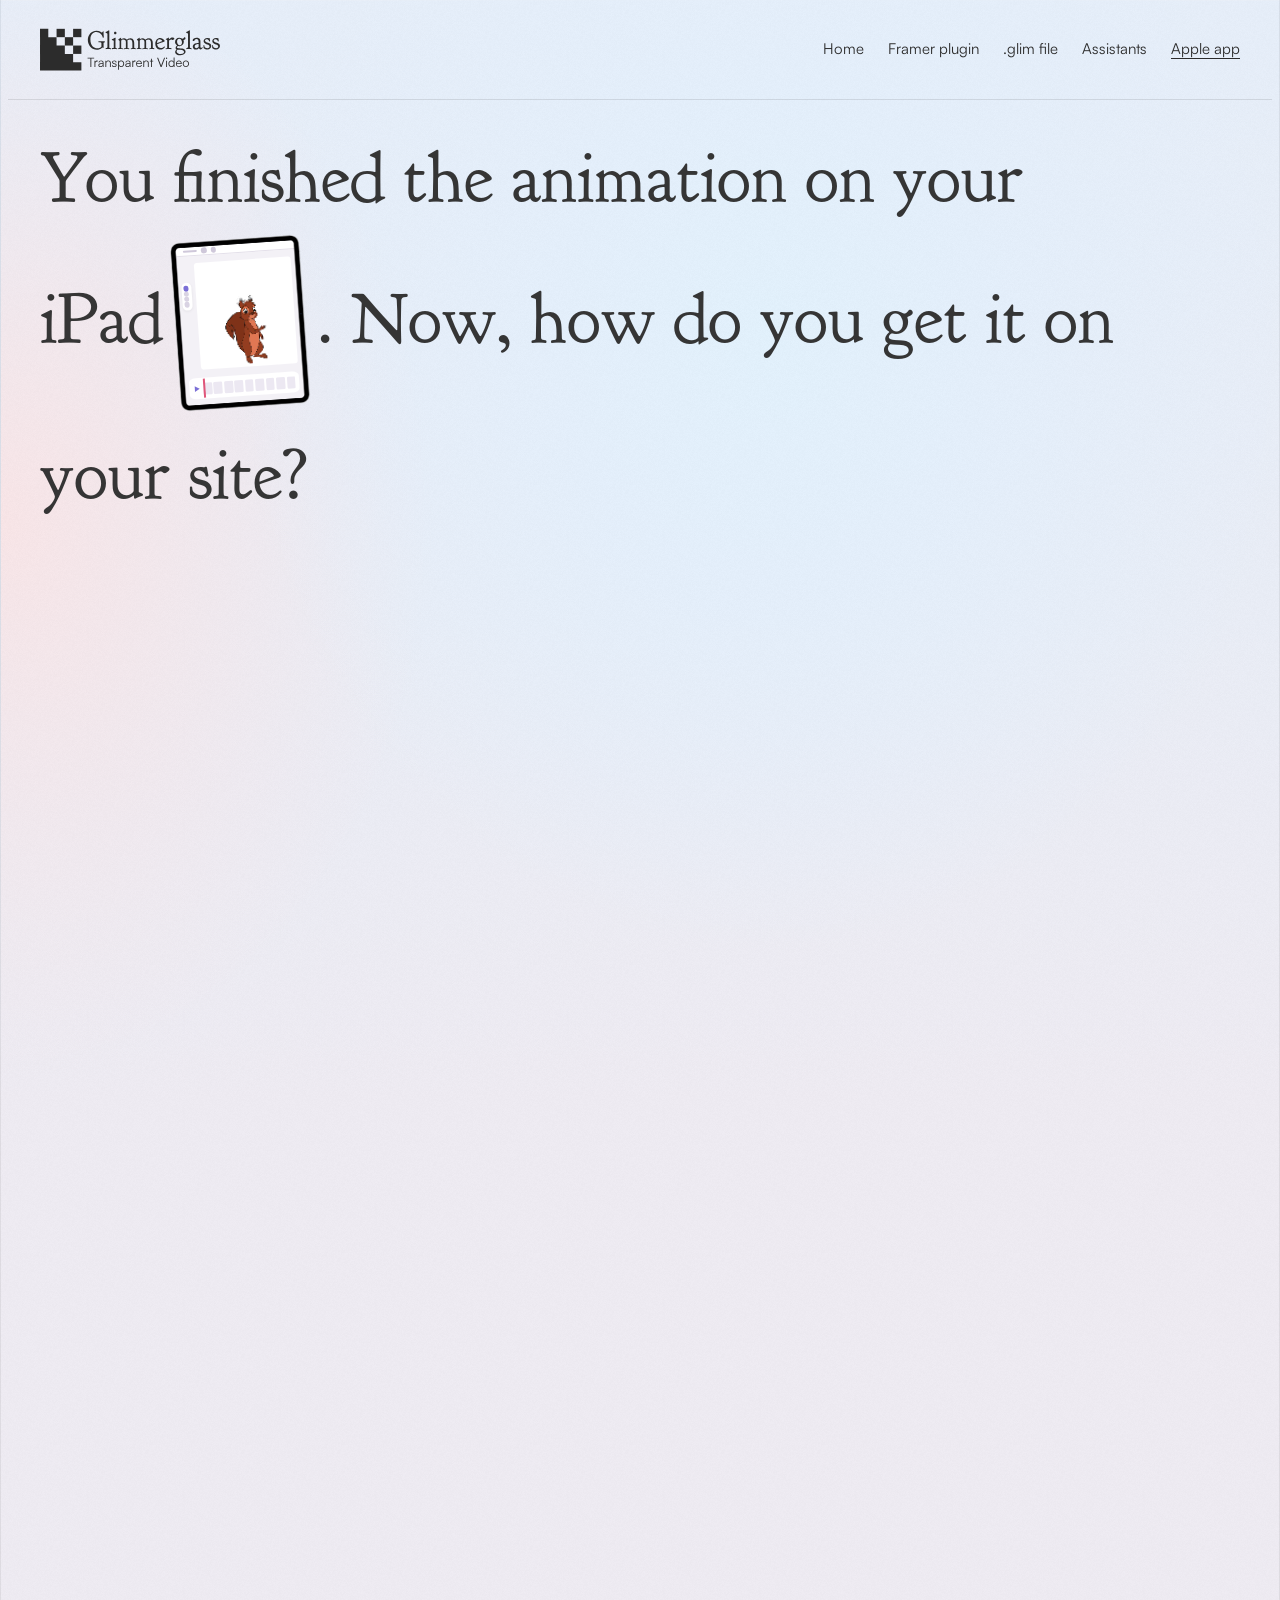
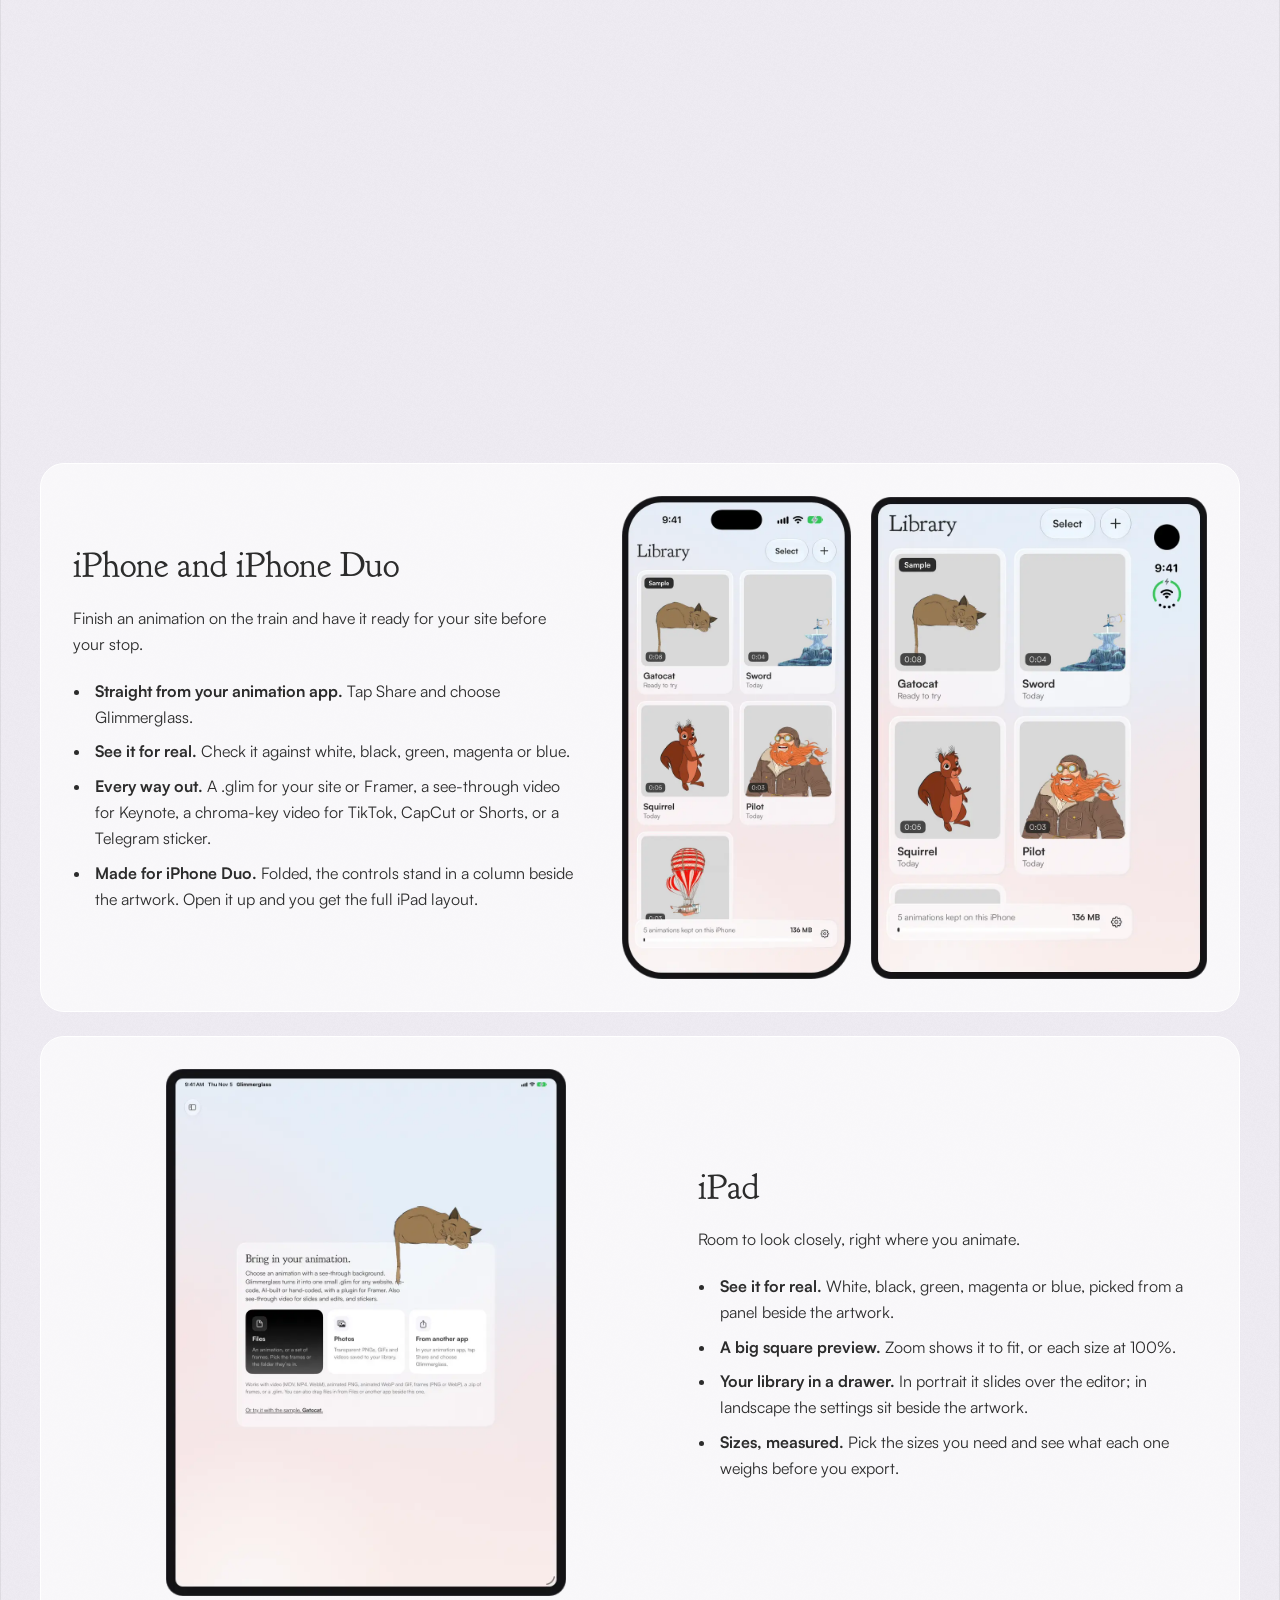
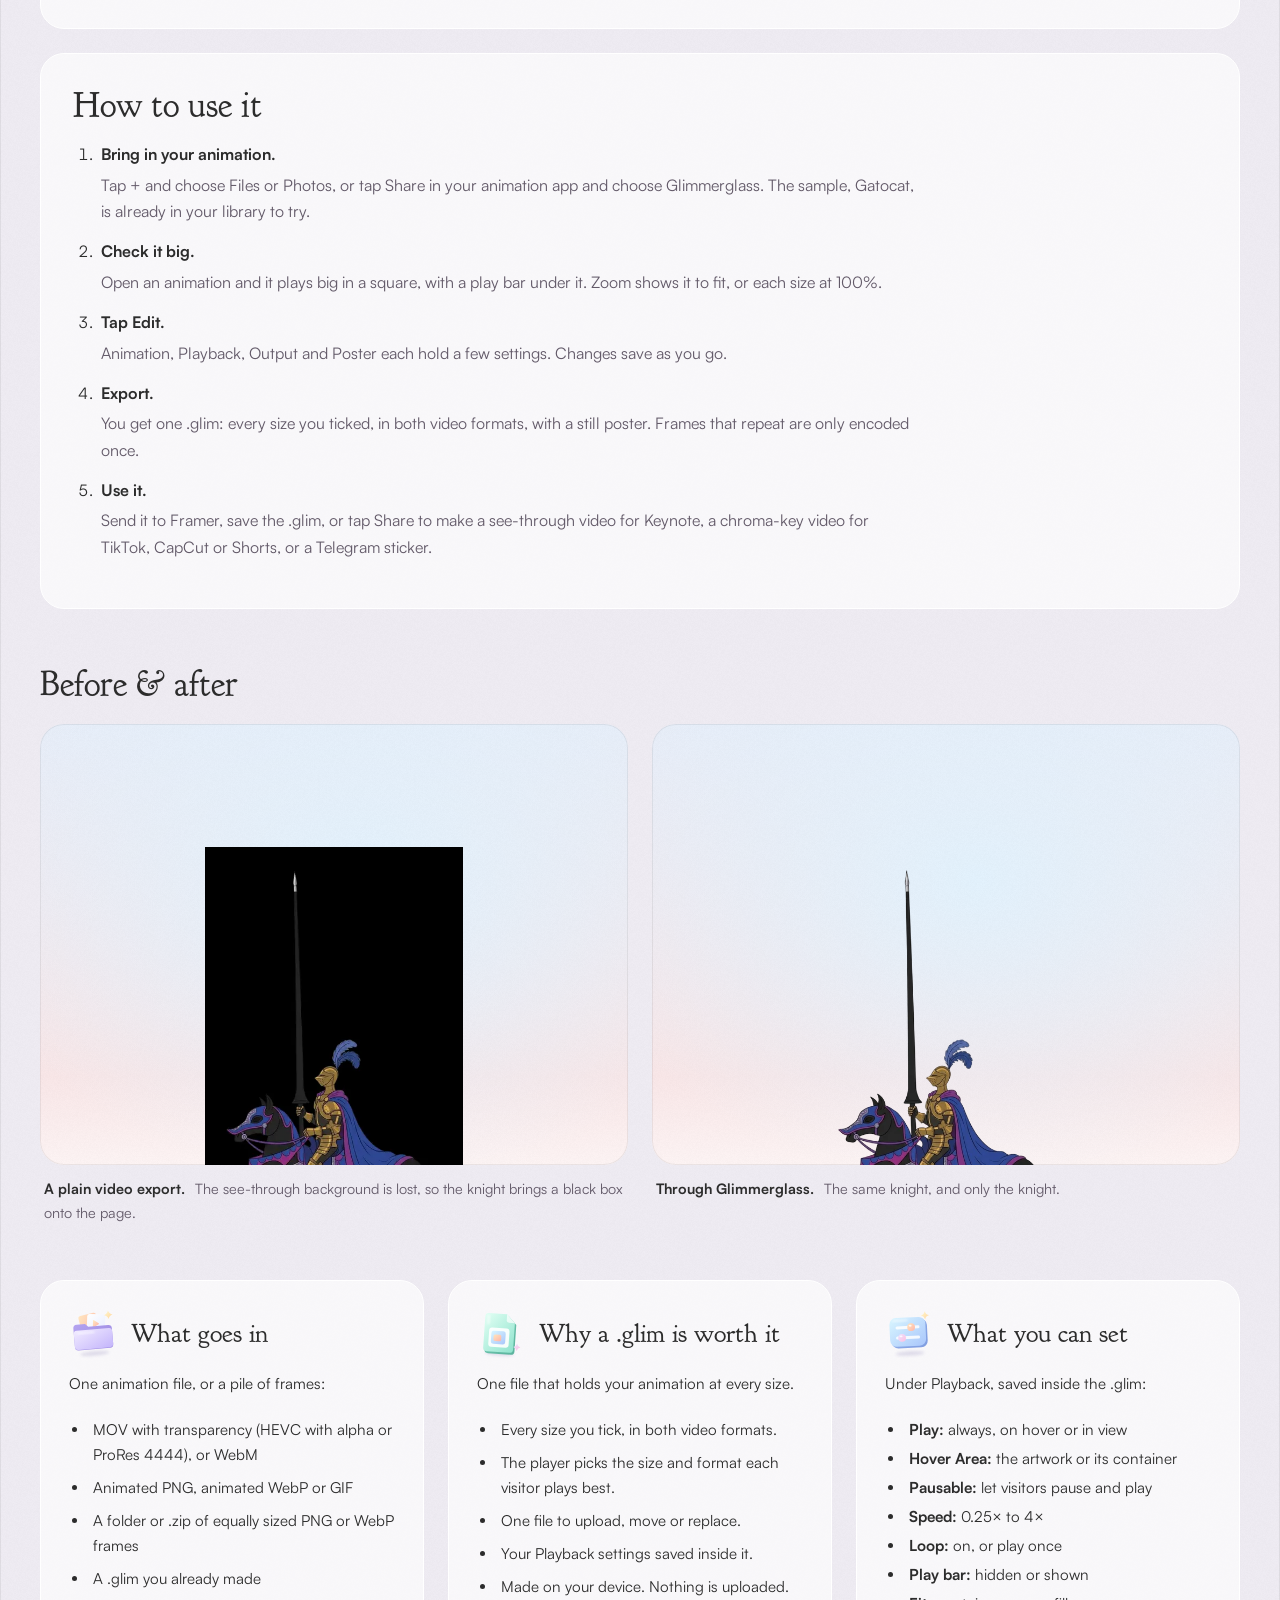
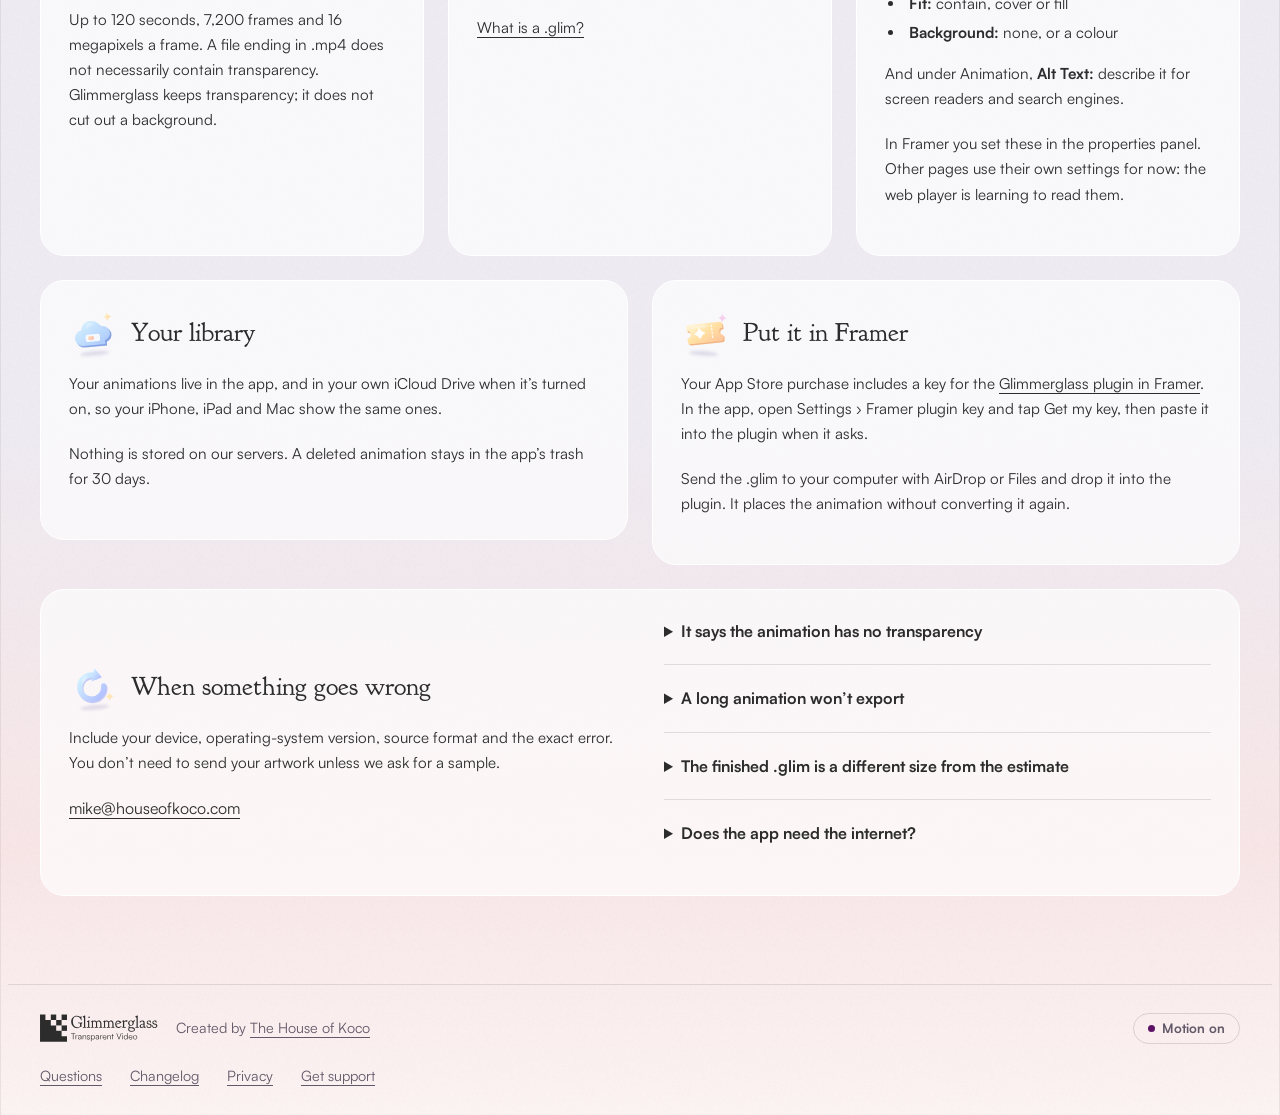
==== commit b449e8f7: "Home page: the App Store button tilts the other way on hover Co-Authored-By: Claude Opus 5.5 <norepl" ====
--- a/apple.html
+++ b/apple.html
@@ -69,5 +69,5 @@
     document.body.appendChild(note);
   });
 })();
-</script><title>Glimmerglass for iPhone, iPad and Mac</title><meta name="description" content="Glimmerglass for iPhone, iPad and Mac. Make a .glim right on your device, No hassle, no guesswork, just your animation playing its heart out."><link rel="icon" href="assets/favicon.svg" type="image/svg+xml"><link rel="icon" href="assets/favicon-32.png" sizes="32x32" type="image/png"><link rel="apple-touch-icon" href="assets/apple-touch-icon.png"><link rel="canonical" href="https://glimmerglass.app/apple.html"><meta property="og:type" content="website"><meta property="og:site_name" content="Glimmerglass"><meta property="og:title" content="Glimmerglass for iPhone, iPad and Mac"><meta property="og:description" content="Glimmerglass for iPhone, iPad and Mac. Make a .glim right on your device, No hassle, no guesswork, just your animation playing its heart out."><meta property="og:url" content="https://glimmerglass.app/apple.html"><meta property="og:image" content="https://glimmerglass.app/assets/link-preview.png"><meta property="og:image:width" content="1200"><meta property="og:image:height" content="630"><meta property="og:image:alt" content="The Glimmerglass logo, Transparent Video, with a cat asleep on top of the checkered mark"><meta name="twitter:card" content="summary_large_image"><link rel="preload" as="font" type="font/woff2" href="assets/GoudyBookletter1911.woff2" crossorigin><link rel="preload" as="font" type="font/woff2" href="assets/Satoshi-Regular.woff2" crossorigin><link rel="stylesheet" href="styles.css?v=ba0fce96e0"><script src="glimmerglass.min.js?v=ac17955319" defer></script><script src="story.js?v=f887fac914" defer></script><script src="apple.js?v=1204b9f85f" defer></script></head><body class="framed"><!-- Shared paint for the benefit pictures: soft, glossy objects lit from the top left, each standing on a faint shadow. --><svg width="0" height="0" style="position:absolute" aria-hidden="true" focusable="false"><defs><filter id="icon-soft" x="-30%" y="-30%" width="160%" height="160%"><feGaussianBlur stdDeviation="1.4"/></filter><filter id="icon-shadow" x="-50%" y="-200%" width="200%" height="500%"><feGaussianBlur stdDeviation="2.5"/></filter><linearGradient id="g-lilac" x1="0" y1="0" x2="1" y2="1"><stop offset="0" stop-color="#f1ebff"/><stop offset="1" stop-color="#c4b5fb"/></linearGradient><linearGradient id="g-lilac-side" x1="0" y1="0" x2="1" y2="1"><stop offset="0" stop-color="#b4a3f0"/><stop offset="1" stop-color="#9a88e0"/></linearGradient><linearGradient id="g-screen" x1="0" y1="0" x2="1" y2="1"><stop offset="0" stop-color="#ffffff"/><stop offset="1" stop-color="#e6ecff"/></linearGradient><linearGradient id="g-sky" x1="0" y1="0" x2="1" y2="1"><stop offset="0" stop-color="#d9f6ff"/><stop offset="1" stop-color="#a9c6fb"/></linearGradient><linearGradient id="g-sky-side" x1="0" y1="0" x2="1" y2="1"><stop offset="0" stop-color="#97b4ee"/><stop offset="1" stop-color="#7f9de0"/></linearGradient><linearGradient id="g-peach" x1="0" y1="0" x2="1" y2="1"><stop offset="0" stop-color="#ffe6bf"/><stop offset="1" stop-color="#ffb4a8"/></linearGradient><radialGradient id="g-orb" cx=".35" cy=".3" r=".8"><stop offset="0" stop-color="#fff1e4"/><stop offset=".45" stop-color="#ffc7b3"/><stop offset="1" stop-color="#f29cc0"/></radialGradient><linearGradient id="g-glass" x1="0" y1="0" x2="1" y2="1"><stop offset="0" stop-color="#fff" stop-opacity=".8"/><stop offset="1" stop-color="#d9ecff" stop-opacity=".3"/></linearGradient><linearGradient id="g-mint" x1="0" y1="0" x2="1" y2="1"><stop offset="0" stop-color="#e2fff4"/><stop offset="1" stop-color="#8fe3cd"/></linearGradient><linearGradient id="g-mint-side" x1="0" y1="0" x2="1" y2="1"><stop offset="0" stop-color="#74cdb6"/><stop offset="1" stop-color="#5bb39d"/></linearGradient><linearGradient id="g-tile-a" x1="0" y1="0" x2="1" y2="1"><stop offset="0" stop-color="#f7f3ff"/><stop offset="1" stop-color="#d9cff9"/></linearGradient><linearGradient id="g-tile-b" x1="0" y1="0" x2="1" y2="1"><stop offset="0" stop-color="#eef8ff"/><stop offset="1" stop-color="#c3dbf7"/></linearGradient><linearGradient id="g-gold" x1="0" y1="0" x2="1" y2="1"><stop offset="0" stop-color="#fff6d6"/><stop offset=".5" stop-color="#ffe0a3"/><stop offset="1" stop-color="#ffc29a"/></linearGradient><radialGradient id="g-disc" cx=".4" cy=".35" r=".75"><stop offset="0" stop-color="#fffdf4"/><stop offset="1" stop-color="#ffecc0"/></radialGradient><linearGradient id="g-ribbon" x1="0" y1="0" x2="0" y2="1"><stop offset="0" stop-color="#ffd0da"/><stop offset="1" stop-color="#f39ab3"/></linearGradient><linearGradient id="g-ribbon-dark" x1="0" y1="0" x2="0" y2="1"><stop offset="0" stop-color="#f3aac0"/><stop offset="1" stop-color="#df86a3"/></linearGradient><linearGradient id="g-spark-a" x1="0" y1="0" x2="1" y2="1"><stop offset="0" stop-color="#ebe3ff"/><stop offset="1" stop-color="#ffbfe0"/></linearGradient><linearGradient id="g-spark-b" x1="0" y1="0" x2="1" y2="1"><stop offset="0" stop-color="#d3f4ff"/><stop offset="1" stop-color="#b0bcff"/></linearGradient><linearGradient id="g-spark-c" x1="0" y1="0" x2="1" y2="1"><stop offset="0" stop-color="#fff9d1"/><stop offset="1" stop-color="#ffd49c"/></linearGradient><linearGradient id="g-key" x1="0" y1="0" x2="1" y2="1"><stop offset="0" stop-color="#fff8d6"/><stop offset=".55" stop-color="#ffe0a0"/><stop offset="1" stop-color="#fcbf8a"/></linearGradient><linearGradient id="g-key-side" x1="0" y1="0" x2="1" y2="1"><stop offset="0" stop-color="#e9b075"/><stop offset="1" stop-color="#d79a5f"/></linearGradient></defs></svg><div class="shell"><a class="skip" href="#main">Skip to content</a><header><a href="index.html" aria-label="Glimmerglass home"><img src="assets/logo.svg" alt="Glimmerglass" width="184" height="43"></a><nav aria-label="Main"><a href="index.html">Home</a><a href="framer.html">Framer plugin</a><a href="glim.html">.glim file</a><a href="connect.html">Assistants</a><a href="apple.html" aria-current="page">Apple app</a></nav></header><script src="menu.js?v=cafbe2eea9"></script><main id="main" class="prose"><!-- The monologue, in the Framer page's story style (story.js): one statement, the page H1, revealed sentence by sentence. Pictures are .obj, placed over the text so they never push it, except the devices: real inline boxes about two lines tall, so the line holding one grows to fit it and they never cover a word. The black box is the owner's Dream 41 squirrel as a plain H.264 export; the GIF is the same squirrel made into a real, low-quality GIF (see STATE.md); the clean squirrel and the sword are the Framer page's .glim moments. With reduced motion the clips hold still (posters, the GIF's first frame); a clip that cannot load shows its still. No words are ever shown in place of a picture (owner, 22 Oct 2026); they are labels for screen readers only. --><section class="story apple-story" id="story" data-end="14.2" data-reduced="stills" aria-labelledby="story-title"><h1 id="story-title" class="story-text"><span class="s device-line" data-at="0">You finished the animation on your <span class="keep">iPad<span class="obj o-ipad o-ipad-play device-slot inline-clip" role="img" aria-label="an iPad with the animation open in an animation app"><span class="clip-words">an iPad with the animation open in an animation app</span><span class="vis device" aria-hidden="true"><span class="device-screen"><span class="mock-app"><span class="mock-bar"><span></span><span></span><span></span></span><span class="mock-tools"><span></span><span></span><span></span><span></span></span><span class="mock-canvas"><span class="screen-player" data-glim="assets/framer/squirrel.glim?v=0a6d70be34"><img src="assets/framer/squirrel-poster.webp" width="480" height="480" alt=""></span></span><span class="mock-timeline"><span class="mock-play"></span><span class="mock-frames"><span></span><span></span><span></span><span></span><span></span><span></span><span></span><span></span><span></span><span class="mock-head"></span></span></span></span></span><img class="device-bezel" src="assets/apple/bezel-ipad-pro-13-silver.webp" width="368" height="480" alt=""></span></span>.</span></span> <span class="s" data-at="1.4">Now, how do you get it on your site?</span> <span class="s" data-at="2.6">You try a video and it sits in a black box<span class="obj o-box inline-clip clip-a" data-at="2.9" data-glitch role="img" aria-label="the animation alone on a black box"><span class="clip-words">the animation alone on a black box</span><span class="vis"><img class="clip-still" src="assets/framer/squirrel-plain-export-poster.webp" width="300" height="300" alt=""><video class="clip-a-video" muted loop playsinline preload="metadata" aria-hidden="true" poster="assets/framer/squirrel-plain-export-poster.webp"><source src="assets/framer/squirrel-plain-export.mp4" type="video/mp4"></video></span></span>.</span> <span class="s grey" data-at="4.1">You try a GIF and it’s crunchy<span class="obj o-gif inline-clip" role="img" aria-label="a crunchy GIF"><span class="clip-words">a crunchy GIF</span><span class="vis"><img class="gif" src="assets/apple/squirrel-crunchy-still.png" data-gif="assets/apple/squirrel-crunchy.gif" width="240" height="240" alt="" aria-hidden="true"></span></span>.</span> <span class="s grey" data-at="5.5">Did I just waste my evening?</span> <span class="s purple" data-at="6.8">No, we got you.</span> <span class="para"><span class="s" data-at="7.9"><span class="gg"><img src="assets/glimmerglass-wordmark.svg" width="330" height="57" alt="" aria-hidden="true"><span class="clip-words">Glimmerglass</span></span> was made for this moment<span class="obj o-squirrel inline-clip clip-b" role="img" aria-label="animation without a black box"><span class="clip-words">animation without a black box</span><span class="vis clip-b-player" data-ink="0.2125 0.114 0.728 0.931" data-glim="assets/framer/squirrel.glim?v=0a6d70be34"><img src="assets/framer/squirrel-poster.webp" width="480" height="480" alt="" style="display:block;width:100%;height:100%"></span></span>.</span> <span class="s device-line" data-at="9.0">Make a .glim right on your <span class="devices">iPhone<!-- Device frame: Apple's official bezel, used as is (scaled only, upright), on top; the screen content sits under it, clipped to the screen rect measured from the PNG (styles.css). Bezels © Apple, used under the Apple Design Resources licence. --><span class="obj o-iphone device-slot inline-clip" data-at="9.2" role="img" aria-label="the app on iPhone"><span class="clip-words">the app on iPhone</span><span class="vis device" aria-hidden="true"><span class="device-screen"><img class="clip-still" src="assets/apple/app-screen-iphone-poster.webp" width="432" height="936" alt=""><video muted loop playsinline preload="metadata" poster="assets/apple/app-screen-iphone-poster.webp"><source src="assets/apple/app-screen-iphone.mp4" type="video/mp4"></video></span><img class="device-bezel" src="assets/apple/bezel-iphone-18-pro-max-silver.webp" width="245" height="500" alt=""></span></span>, iPad<!-- Device frame: Apple's official bezel, used as is (scaled only, upright), on top; the screen content sits under it, clipped to the screen rect measured from the PNG (styles.css). Bezels © Apple, used under the Apple Design Resources licence. --><span class="obj o-ipad device-slot inline-clip" data-at="9.2" role="img" aria-label="the app on iPad"><span class="clip-words">the app on iPad</span><span class="vis device" aria-hidden="true"><span class="device-screen"><img class="clip-still" src="assets/apple/app-screen-ipad-poster.webp" width="600" height="800" alt=""><video muted loop playsinline preload="metadata" poster="assets/apple/app-screen-ipad-poster.webp"><source src="assets/apple/app-screen-ipad.mp4" type="video/mp4"></video></span><img class="device-bezel" src="assets/apple/bezel-ipad-pro-13-silver.webp" width="368" height="480" alt=""></span></span></span> or Mac.</span> <span class="s" data-at="10.3">No hassle, no guesswork, just your animation playing its heart out.</span></span> <span class="s sword-line" data-at="12.3">Take your sword, <span class="obj o-sword" role="img" aria-label="a gauntlet pulls a sword from a stone"><span class="clip-words">a gauntlet pulls a sword from a stone</span><span class="vis sword-tile"><span class="sword-player" data-glim="assets/framer/sword.glim?v=63d8d7e472" data-play-at="12.6"><img src="assets/framer/sword-poster.webp" width="360" height="411" alt="" style="display:block;width:100%;height:100%"></span></span></span> king.</span></h1><div class="story-buy s" id="get-the-app" data-at="13.6"><p class="price">$9.99</p><p class="price-line">One payment,<br> yours forever.</p><a class="button" href="https://apps.apple.com/us/app/glimmerglass/id6822386954">Get it on the App Store</a><p class="cta-note">For iPhone, iPad and Mac.</p></div></section><!-- One section per surface (owner, 6 Nov 2026): the app on iPhone with iPhone Duo, then on iPad. Each device is a transparent .glim of build 8 made with the Mac converter at default settings, so the page shows through around it. --><section class="glass surface" aria-labelledby="on-iphone"><div class="surface-copy"><h2 id="on-iphone">iPhone and iPhone&nbsp;Duo</h2><p>Finish an animation on the train and have it ready for your site before your stop.</p><ul><li><strong>Straight from your animation app.</strong> Tap Share and choose Glimmerglass.</li><li><strong>See it for real.</strong> Check it against white, black, green, magenta or blue.</li><li><strong>Every way out.</strong> A .glim for your site or Framer, a see-through video for Keynote, a chroma-key video for TikTok, CapCut or Shorts, or a Telegram sticker.</li><li><strong>Made for iPhone Duo.</strong> Folded, the controls stand in a column beside the artwork. Open it up and you get the full iPad layout.</li></ul></div><div class="surface-media surface-pair"><div class="surface-device surface-iphone" data-glimmerglass="assets/apple/app-iphone.glim?v=e1d1a8e6e9"><img src="assets/apple/app-iphone-poster.webp?v=1f132d6e5b" width="574" height="1212" alt="The Glimmerglass app on iPhone: the library, the sample cat against each background, Playback, the sizes, then the .glim being made" loading="lazy" style="display:block;width:100%;height:auto"></div><div class="surface-device surface-duo" data-glimmerglass="assets/apple/app-duo.glim?v=baac445e85"><img src="assets/apple/app-duo-poster.webp?v=2712c01e4f" width="848" height="1216" alt="The Glimmerglass app on iPhone Duo: the library, the sample cat against each background, Playback, the sizes, then the .glim being made" loading="lazy" style="display:block;width:100%;height:auto"></div></div></section><section class="glass surface surface-flip" aria-labelledby="on-ipad"><div class="surface-copy"><h2 id="on-ipad">iPad</h2><p>Room to look closely, right where you animate.</p><ul><li><strong>See it for real.</strong> White, black, green, magenta or blue, picked from a panel beside the artwork.</li><li><strong>A big square preview.</strong> Zoom shows it to fit, or each size at 100%.</li><li><strong>Your library in a drawer.</strong> In portrait it slides over the editor; in landscape the settings sit beside the artwork.</li><li><strong>Sizes, measured.</strong> Pick the sizes you need and see what each one weighs before you export.</li></ul></div><div class="surface-media"><div class="surface-device surface-ipad" data-glimmerglass="assets/apple/app-ipad.glim?v=bc68310d95"><img src="assets/apple/app-ipad-poster.webp?v=b702313337" width="928" height="1224" alt="The Glimmerglass app on iPad: the library, the sample cat against each background, Playback, the sizes, then the .glim being made" loading="lazy" style="display:block;width:100%;height:auto"></div></div></section><section class="glass steps" aria-labelledby="how-to"><div class="card-head"><h2 id="how-to">How to use it</h2></div><ol><li><strong>Bring in your animation.</strong><span class="step-detail">Tap + and choose Files or Photos, or tap Share in your animation app and choose Glimmerglass. The sample, Gatocat, is already in your library to try.</span></li><li><strong>Check it big.</strong><span class="step-detail">Open an animation and it plays big in a square, with a play bar under it. Zoom shows it to fit, or each size at 100%.</span></li><li><strong>Tap Edit.</strong><span class="step-detail">Animation, Playback, Output and Poster each hold a few settings. Changes save as you go.</span></li><li><strong>Export.</strong><span class="step-detail">You get one .glim: every size you ticked, in both video formats, with a still poster. Frames that repeat are only encoded once.</span></li><li><strong>Use it.</strong><span class="step-detail">Send it to Framer, save the .glim, or tap Share to make a see-through video for Keynote, a chroma-key video for TikTok, CapCut or Shorts, or a Telegram sticker.</span></li></ol></section><!-- Before and after: the same blue knight. Left, a plain H.264 export of its frames (what a typical export does: the transparency is dropped and a black box appears). Right, the knight's Glimmerglass conversion through the player. --><section class="compare" aria-labelledby="compare-title"><h2 id="compare-title">Before &amp; after</h2><div class="compare-grid"><figure><div class="compare-stage"><video class="plain-export in-view" muted loop playsinline preload="metadata" poster="assets/framer/blue-knight-plain-export-poster.webp" aria-hidden="true"><source src="assets/framer/blue-knight-plain-export.mp4" type="video/mp4"></video></div><figcaption><strong>A plain video export.</strong> The see-through background is lost, so the knight brings a black box onto the page.</figcaption></figure><figure><div class="compare-stage"><div class="compare-player" data-glimmerglass="assets/knights/blue-knight.glim?v=029d0c593f" data-control="never"><img src="assets/knights/blue/poster-480.webp" width="480" height="590" alt="The blue knight on horseback, with no box around him" loading="lazy" style="display:block;width:100%;height:auto"></div></div><figcaption><strong>Through Glimmerglass.</strong> The same knight, and only the knight.</figcaption></figure></div></section><div class="cards three"><section class="glass" id="formats"><div class="card-head"><svg class="benefit-icon" viewBox="0 0 80 80" width="72" height="72" aria-hidden="true" focusable="false"><ellipse cx="40" cy="74" rx="24" ry="3.5" fill="#4b3d8f" opacity=".16" filter="url(#icon-shadow)"/><rect x="20" y="8" width="30" height="36" rx="4" fill="url(#g-peach)" transform="rotate(-9 35 26)"/><rect x="31" y="9" width="30" height="36" rx="4" fill="url(#g-screen)" transform="rotate(7 46 27)"/><path d="M42 20l8 5-8 5Z" fill="url(#g-peach)" stroke="url(#g-peach)" stroke-width="2" stroke-linejoin="round" transform="rotate(7 46 27)"/><path d="M8 30a6 6 0 0 1 6-6h14l5 5h33a6 6 0 0 1 6 6v26a6 6 0 0 1-6 6H14a6 6 0 0 1-6-6Z" fill="url(#g-lilac-side)"/><path d="M8 39a5 5 0 0 1 5-5h54a5 5 0 0 1 5 5v21a6 6 0 0 1-6 6H14a6 6 0 0 1-6-6Z" fill="url(#g-lilac)"/><rect x="13" y="37" width="30" height="3.5" rx="1.75" fill="#fff" opacity=".6" filter="url(#icon-soft)"/><path d="M68 5Q69.4 10.6 75 12Q69.4 13.4 68 19Q66.6 13.4 61 12Q66.6 10.6 68 5Z" fill="url(#g-spark-c)"/></svg><h2>What goes in</h2></div><p>One animation file, or a pile of frames:</p><ul><li>MOV with transparency (HEVC with alpha or ProRes 4444), or WebM</li><li>Animated PNG, animated WebP or GIF</li><li>A folder or .zip of equally sized PNG or WebP frames</li><li>A .glim you already made</li></ul><p>Up to 120 seconds, 7,200 frames and 16 megapixels a frame. A file ending in .mp4 does not necessarily contain transparency. Glimmerglass keeps transparency; it does not cut out a background.</p></section><section class="glass" id="glim"><div class="card-head"><svg class="benefit-icon" viewBox="0 0 80 80" width="72" height="72" aria-hidden="true" focusable="false"><ellipse cx="40" cy="74" rx="24" ry="3.5" fill="#4b3d8f" opacity=".16" filter="url(#icon-shadow)"/><path d="M18 8h30l14 14v44a6 6 0 0 1-6 6H18a6 6 0 0 1-6-6V14a6 6 0 0 1 6-6Z" fill="url(#g-mint-side)" transform="translate(2.5 3)"/><path d="M18 8h30l14 14v44a6 6 0 0 1-6 6H18a6 6 0 0 1-6-6V14a6 6 0 0 1 6-6Z" fill="url(#g-mint)"/><path d="M48 8v10a4 4 0 0 0 4 4h10Z" fill="#fff" opacity=".7"/><rect x="20" y="32" width="34" height="32" rx="5" fill="#fff" opacity=".9"/><rect x="24" y="37" width="24" height="22" rx="4" fill="url(#g-sky)"/><rect x="28" y="43" width="13" height="11" rx="3" fill="url(#g-peach)"/><rect x="16" y="11" width="4" height="16" rx="2" fill="#fff" opacity=".6" filter="url(#icon-soft)"/><path d="M68 56Q69.2 60.8 74 62Q69.2 63.2 68 68Q66.8 63.2 62 62Q66.8 60.8 68 56Z" fill="url(#g-spark-a)"/></svg><h2>Why a .glim is worth it</h2></div><p>One file that holds your animation at every size.</p><ul><li>Every size you tick, in both video formats.</li><li>The player picks the size and format each visitor plays best.</li><li>One file to upload, move or replace.</li><li>Your Playback settings saved inside it.</li><li>Made on your device. Nothing is uploaded.</li></ul><p class="card-link"><a href="glim.html">What is a .glim?</a></p></section><section class="glass" id="editor"><div class="card-head"><svg class="benefit-icon" viewBox="0 0 80 80" width="72" height="72" aria-hidden="true" focusable="false"><ellipse cx="40" cy="74" rx="24" ry="3.5" fill="#4b3d8f" opacity=".16" filter="url(#icon-shadow)"/><rect x="8" y="14" width="60" height="48" rx="11" fill="url(#g-sky-side)" transform="translate(2.5 3)"/><rect x="8" y="14" width="60" height="48" rx="11" fill="url(#g-sky)"/><rect x="18" y="28" width="40" height="5" rx="2.5" fill="#fff" opacity=".85"/><rect x="18" y="45" width="40" height="5" rx="2.5" fill="#fff" opacity=".85"/><circle cx="44" cy="30.5" r="6.5" fill="url(#g-peach)"/><circle cx="28" cy="47.5" r="6.5" fill="url(#g-spark-a)"/><ellipse cx="42.5" cy="28" rx="2.5" ry="1.5" fill="#fff" opacity=".8"/><ellipse cx="26.5" cy="45" rx="2.5" ry="1.5" fill="#fff" opacity=".8"/><rect x="13" y="17" width="26" height="3.5" rx="1.75" fill="#fff" opacity=".6" filter="url(#icon-soft)"/><path d="M68 5Q69.4 10.6 75 12Q69.4 13.4 68 19Q66.6 13.4 61 12Q66.6 10.6 68 5Z" fill="url(#g-spark-c)"/></svg><h2>What you can set</h2></div><p>Under Playback, saved inside the .glim:</p><ul class="tight"><li><strong>Play:</strong> always, on hover or in view</li><li><strong>Hover Area:</strong> the artwork or its container</li><li><strong>Pausable:</strong> let visitors pause and play</li><li><strong>Speed:</strong> 0.25× to 4×</li><li><strong>Loop:</strong> on, or play once</li><li><strong>Play bar:</strong> hidden or shown</li><li><strong>Fit:</strong> contain, cover or fill</li><li><strong>Background:</strong> none, or a colour</li></ul><p>And under Animation, <strong>Alt Text:</strong> describe it for screen readers and search engines.</p><p>In Framer you set these in the properties panel. Other pages use their own settings for now: the web player is learning to read them.</p></section></div><div class="cards two"><section class="glass" id="library"><div class="card-head"><svg class="benefit-icon" viewBox="0 0 80 80" width="72" height="72" aria-hidden="true" focusable="false"><ellipse cx="40" cy="74" rx="24" ry="3.5" fill="#4b3d8f" opacity=".16" filter="url(#icon-shadow)"/><g transform="translate(2.5 3)"><path d="M22 60a13 13 0 0 1-1.5-25.9A17 17 0 0 1 53 30a12 12 0 0 1 6 23.4V60Z" fill="url(#g-sky-side)"/></g><path d="M22 60a13 13 0 0 1-1.5-25.9A17 17 0 0 1 53 30a12 12 0 0 1 6 23.4V60Z" fill="url(#g-sky)"/><rect x="27" y="42" width="24" height="12" rx="3" fill="#fff" opacity=".85"/><rect x="31" y="45" width="10" height="6" rx="2" fill="url(#g-peach)"/><path d="M30 30a12 12 0 0 1 10-6" fill="none" stroke="#fff" stroke-width="2.5" stroke-linecap="round" opacity=".7" filter="url(#icon-soft)"/><path d="M66 8Q67.4 13.6 73 15Q67.4 16.4 66 22Q64.6 16.4 59 15Q64.6 13.6 66 8Z" fill="url(#g-spark-c)"/></svg><h2>Your library</h2></div><p>Your animations live in the app, and in your own iCloud Drive when it’s turned on, so your iPhone, iPad and Mac show the same ones.</p><p>Nothing is stored on our servers. A deleted animation stays in the app’s trash for 30 days.</p></section><section class="glass" id="download"><div class="card-head"><svg class="benefit-icon" viewBox="0 0 80 80" width="72" height="72" aria-hidden="true" focusable="false"><ellipse cx="40" cy="74" rx="24" ry="3.5" fill="#4b3d8f" opacity=".16" filter="url(#icon-shadow)"/><g transform="rotate(-10 40 40)"><path d="M14 24h52a4 4 0 0 1 4 4v6a6 6 0 0 0 0 12v6a4 4 0 0 1-4 4H14a4 4 0 0 1-4-4v-6a6 6 0 0 0 0-12v-6a4 4 0 0 1 4-4Z" fill="#f0b483" transform="translate(1.5 2.5)"/><path d="M14 24h52a4 4 0 0 1 4 4v6a6 6 0 0 0 0 12v6a4 4 0 0 1-4 4H14a4 4 0 0 1-4-4v-6a6 6 0 0 0 0-12v-6a4 4 0 0 1 4-4Z" fill="url(#g-gold)"/><path d="M52 28v24" stroke="#fff" stroke-width="2" stroke-dasharray="2.5 3.5" stroke-linecap="round" opacity=".9"/><path d="M31 30Q33.8 37.2 41 40Q33.8 42.8 31 50Q28.2 42.8 21 40Q28.2 37.2 31 30Z" fill="#fff" opacity=".95"/><rect x="16" y="27" width="28" height="3" rx="1.5" fill="#fff" opacity=".65" filter="url(#icon-soft)"/></g><path d="M67 6Q68.4 11.6 74 13Q68.4 14.4 67 20Q65.6 14.4 60 13Q65.6 11.6 67 6Z" fill="url(#g-spark-a)"/></svg><h2>Put it in Framer</h2></div><p>Your App Store purchase includes a key for the <a href="framer.html">Glimmerglass plugin in Framer</a>. In the app, open Settings › Framer plugin key and tap Get my key, then paste it into the plugin when it asks.</p><p>Send the .glim to your computer with AirDrop or Files and drop it into the plugin. It places the animation without converting it again.</p></section></div><div class="cards stack"><section class="glass wide" id="help"><div class="wide-cols"><div class="contact-block"><div class="card-head"><svg class="benefit-icon" viewBox="0 0 80 80" width="72" height="72" aria-hidden="true" focusable="false"><ellipse cx="40" cy="74" rx="24" ry="3.5" fill="#4b3d8f" opacity=".16" filter="url(#icon-shadow)"/><g transform="translate(1.5 2.5)" opacity=".55"><path d="M58 40A20 20 0 1 1 44.8 21.2" fill="none" stroke="#9aa6ee" stroke-width="9" stroke-linecap="round"/></g><path d="M58 40A20 20 0 1 1 44.8 21.2" fill="none" stroke="url(#g-spark-b)" stroke-width="9" stroke-linecap="round"/><path d="M54 24.5 40 28.5 45.5 12Z" fill="url(#g-spark-b)" stroke="url(#g-spark-b)" stroke-width="3" stroke-linejoin="round"/><path d="M24 30a17 17 0 0 1 6-8" fill="none" stroke="#fff" stroke-width="2.5" stroke-linecap="round" opacity=".7" filter="url(#icon-soft)"/><path d="M66 51Q67.4 56.6 73 58Q67.4 59.4 66 65Q64.6 59.4 59 58Q64.6 56.6 66 51Z" fill="url(#g-spark-c)"/></svg><h2>When something goes wrong</h2></div><p>Include your device, operating-system version, source format and the exact error. You don’t need to send your artwork unless we ask for a sample.</p><a class="contact" href="mailto:mike@houseofkoco.com?subject=Glimmerglass%20Apple%20app%20support">mike@houseofkoco.com</a></div><div><details><summary>It says the animation has no transparency</summary><p>Glimmerglass keeps transparency; it does not cut out a background. Export your animation with a transparent background, or choose to keep its background when the app asks.</p></details><details><summary>A long animation won’t export</summary><p>Long animations and large frames need more memory and free space. Free up some space, or start with a shorter clip.</p></details><details><summary>The finished .glim is a different size from the estimate</summary><p>Estimates come from a short sample and are rounded up, so the finished file is usually a little smaller. Long animations whose motion changes a lot can differ more.</p></details><details><summary>Does the app need the internet?</summary><p>Only to get your Framer plugin key, once, when you ask for it. See <a href="privacy.html#apple">privacy</a>.</p></details></div></div></section></div></main><footer><span class="footer-brand"><img src="assets/logo.svg" alt="Glimmerglass" width="120" height="28"><span>Created by <a href="https://houseofkoco.com">The House of Koco</a></span></span><a href="guide.html">Questions</a><a href="changelog.html">Changelog</a><a href="privacy.html#apple">Privacy</a><a href="index.html#support">Get support</a></footer></div></body></html>
+</script><title>Glimmerglass for iPhone, iPad and Mac</title><meta name="description" content="Glimmerglass for iPhone, iPad and Mac. Make a .glim right on your device, No hassle, no guesswork, just your animation playing its heart out."><link rel="icon" href="assets/favicon.svg" type="image/svg+xml"><link rel="icon" href="assets/favicon-32.png" sizes="32x32" type="image/png"><link rel="apple-touch-icon" href="assets/apple-touch-icon.png"><link rel="canonical" href="https://glimmerglass.app/apple.html"><meta property="og:type" content="website"><meta property="og:site_name" content="Glimmerglass"><meta property="og:title" content="Glimmerglass for iPhone, iPad and Mac"><meta property="og:description" content="Glimmerglass for iPhone, iPad and Mac. Make a .glim right on your device, No hassle, no guesswork, just your animation playing its heart out."><meta property="og:url" content="https://glimmerglass.app/apple.html"><meta property="og:image" content="https://glimmerglass.app/assets/link-preview.png"><meta property="og:image:width" content="1200"><meta property="og:image:height" content="630"><meta property="og:image:alt" content="The Glimmerglass logo, Transparent Video, with a cat asleep on top of the checkered mark"><meta name="twitter:card" content="summary_large_image"><link rel="preload" as="font" type="font/woff2" href="assets/GoudyBookletter1911.woff2" crossorigin><link rel="preload" as="font" type="font/woff2" href="assets/Satoshi-Regular.woff2" crossorigin><link rel="stylesheet" href="styles.css?v=7d233ac018"><script src="glimmerglass.min.js?v=ac17955319" defer></script><script src="story.js?v=f887fac914" defer></script><script src="apple.js?v=1204b9f85f" defer></script></head><body class="framed"><!-- Shared paint for the benefit pictures: soft, glossy objects lit from the top left, each standing on a faint shadow. --><svg width="0" height="0" style="position:absolute" aria-hidden="true" focusable="false"><defs><filter id="icon-soft" x="-30%" y="-30%" width="160%" height="160%"><feGaussianBlur stdDeviation="1.4"/></filter><filter id="icon-shadow" x="-50%" y="-200%" width="200%" height="500%"><feGaussianBlur stdDeviation="2.5"/></filter><linearGradient id="g-lilac" x1="0" y1="0" x2="1" y2="1"><stop offset="0" stop-color="#f1ebff"/><stop offset="1" stop-color="#c4b5fb"/></linearGradient><linearGradient id="g-lilac-side" x1="0" y1="0" x2="1" y2="1"><stop offset="0" stop-color="#b4a3f0"/><stop offset="1" stop-color="#9a88e0"/></linearGradient><linearGradient id="g-screen" x1="0" y1="0" x2="1" y2="1"><stop offset="0" stop-color="#ffffff"/><stop offset="1" stop-color="#e6ecff"/></linearGradient><linearGradient id="g-sky" x1="0" y1="0" x2="1" y2="1"><stop offset="0" stop-color="#d9f6ff"/><stop offset="1" stop-color="#a9c6fb"/></linearGradient><linearGradient id="g-sky-side" x1="0" y1="0" x2="1" y2="1"><stop offset="0" stop-color="#97b4ee"/><stop offset="1" stop-color="#7f9de0"/></linearGradient><linearGradient id="g-peach" x1="0" y1="0" x2="1" y2="1"><stop offset="0" stop-color="#ffe6bf"/><stop offset="1" stop-color="#ffb4a8"/></linearGradient><radialGradient id="g-orb" cx=".35" cy=".3" r=".8"><stop offset="0" stop-color="#fff1e4"/><stop offset=".45" stop-color="#ffc7b3"/><stop offset="1" stop-color="#f29cc0"/></radialGradient><linearGradient id="g-glass" x1="0" y1="0" x2="1" y2="1"><stop offset="0" stop-color="#fff" stop-opacity=".8"/><stop offset="1" stop-color="#d9ecff" stop-opacity=".3"/></linearGradient><linearGradient id="g-mint" x1="0" y1="0" x2="1" y2="1"><stop offset="0" stop-color="#e2fff4"/><stop offset="1" stop-color="#8fe3cd"/></linearGradient><linearGradient id="g-mint-side" x1="0" y1="0" x2="1" y2="1"><stop offset="0" stop-color="#74cdb6"/><stop offset="1" stop-color="#5bb39d"/></linearGradient><linearGradient id="g-tile-a" x1="0" y1="0" x2="1" y2="1"><stop offset="0" stop-color="#f7f3ff"/><stop offset="1" stop-color="#d9cff9"/></linearGradient><linearGradient id="g-tile-b" x1="0" y1="0" x2="1" y2="1"><stop offset="0" stop-color="#eef8ff"/><stop offset="1" stop-color="#c3dbf7"/></linearGradient><linearGradient id="g-gold" x1="0" y1="0" x2="1" y2="1"><stop offset="0" stop-color="#fff6d6"/><stop offset=".5" stop-color="#ffe0a3"/><stop offset="1" stop-color="#ffc29a"/></linearGradient><radialGradient id="g-disc" cx=".4" cy=".35" r=".75"><stop offset="0" stop-color="#fffdf4"/><stop offset="1" stop-color="#ffecc0"/></radialGradient><linearGradient id="g-ribbon" x1="0" y1="0" x2="0" y2="1"><stop offset="0" stop-color="#ffd0da"/><stop offset="1" stop-color="#f39ab3"/></linearGradient><linearGradient id="g-ribbon-dark" x1="0" y1="0" x2="0" y2="1"><stop offset="0" stop-color="#f3aac0"/><stop offset="1" stop-color="#df86a3"/></linearGradient><linearGradient id="g-spark-a" x1="0" y1="0" x2="1" y2="1"><stop offset="0" stop-color="#ebe3ff"/><stop offset="1" stop-color="#ffbfe0"/></linearGradient><linearGradient id="g-spark-b" x1="0" y1="0" x2="1" y2="1"><stop offset="0" stop-color="#d3f4ff"/><stop offset="1" stop-color="#b0bcff"/></linearGradient><linearGradient id="g-spark-c" x1="0" y1="0" x2="1" y2="1"><stop offset="0" stop-color="#fff9d1"/><stop offset="1" stop-color="#ffd49c"/></linearGradient><linearGradient id="g-key" x1="0" y1="0" x2="1" y2="1"><stop offset="0" stop-color="#fff8d6"/><stop offset=".55" stop-color="#ffe0a0"/><stop offset="1" stop-color="#fcbf8a"/></linearGradient><linearGradient id="g-key-side" x1="0" y1="0" x2="1" y2="1"><stop offset="0" stop-color="#e9b075"/><stop offset="1" stop-color="#d79a5f"/></linearGradient></defs></svg><div class="shell"><a class="skip" href="#main">Skip to content</a><header><a href="index.html" aria-label="Glimmerglass home"><img src="assets/logo.svg" alt="Glimmerglass" width="184" height="43"></a><nav aria-label="Main"><a href="index.html">Home</a><a href="framer.html">Framer plugin</a><a href="glim.html">.glim file</a><a href="connect.html">Assistants</a><a href="apple.html" aria-current="page">Apple app</a></nav></header><script src="menu.js?v=cafbe2eea9"></script><main id="main" class="prose"><!-- The monologue, in the Framer page's story style (story.js): one statement, the page H1, revealed sentence by sentence. Pictures are .obj, placed over the text so they never push it, except the devices: real inline boxes about two lines tall, so the line holding one grows to fit it and they never cover a word. The black box is the owner's Dream 41 squirrel as a plain H.264 export; the GIF is the same squirrel made into a real, low-quality GIF (see STATE.md); the clean squirrel and the sword are the Framer page's .glim moments. With reduced motion the clips hold still (posters, the GIF's first frame); a clip that cannot load shows its still. No words are ever shown in place of a picture (owner, 22 Oct 2026); they are labels for screen readers only. --><section class="story apple-story" id="story" data-end="14.2" data-reduced="stills" aria-labelledby="story-title"><h1 id="story-title" class="story-text"><span class="s device-line" data-at="0">You finished the animation on your <span class="keep">iPad<span class="obj o-ipad o-ipad-play device-slot inline-clip" role="img" aria-label="an iPad with the animation open in an animation app"><span class="clip-words">an iPad with the animation open in an animation app</span><span class="vis device" aria-hidden="true"><span class="device-screen"><span class="mock-app"><span class="mock-bar"><span></span><span></span><span></span></span><span class="mock-tools"><span></span><span></span><span></span><span></span></span><span class="mock-canvas"><span class="screen-player" data-glim="assets/framer/squirrel.glim?v=0a6d70be34"><img src="assets/framer/squirrel-poster.webp" width="480" height="480" alt=""></span></span><span class="mock-timeline"><span class="mock-play"></span><span class="mock-frames"><span></span><span></span><span></span><span></span><span></span><span></span><span></span><span></span><span></span><span class="mock-head"></span></span></span></span></span><img class="device-bezel" src="assets/apple/bezel-ipad-pro-13-silver.webp" width="368" height="480" alt=""></span></span>.</span></span> <span class="s" data-at="1.4">Now, how do you get it on your site?</span> <span class="s" data-at="2.6">You try a video and it sits in a black box<span class="obj o-box inline-clip clip-a" data-at="2.9" data-glitch role="img" aria-label="the animation alone on a black box"><span class="clip-words">the animation alone on a black box</span><span class="vis"><img class="clip-still" src="assets/framer/squirrel-plain-export-poster.webp" width="300" height="300" alt=""><video class="clip-a-video" muted loop playsinline preload="metadata" aria-hidden="true" poster="assets/framer/squirrel-plain-export-poster.webp"><source src="assets/framer/squirrel-plain-export.mp4" type="video/mp4"></video></span></span>.</span> <span class="s grey" data-at="4.1">You try a GIF and it’s crunchy<span class="obj o-gif inline-clip" role="img" aria-label="a crunchy GIF"><span class="clip-words">a crunchy GIF</span><span class="vis"><img class="gif" src="assets/apple/squirrel-crunchy-still.png" data-gif="assets/apple/squirrel-crunchy.gif" width="240" height="240" alt="" aria-hidden="true"></span></span>.</span> <span class="s grey" data-at="5.5">Did I just waste my evening?</span> <span class="s purple" data-at="6.8">No, we got you.</span> <span class="para"><span class="s" data-at="7.9"><span class="gg"><img src="assets/glimmerglass-wordmark.svg" width="330" height="57" alt="" aria-hidden="true"><span class="clip-words">Glimmerglass</span></span> was made for this moment<span class="obj o-squirrel inline-clip clip-b" role="img" aria-label="animation without a black box"><span class="clip-words">animation without a black box</span><span class="vis clip-b-player" data-ink="0.2125 0.114 0.728 0.931" data-glim="assets/framer/squirrel.glim?v=0a6d70be34"><img src="assets/framer/squirrel-poster.webp" width="480" height="480" alt="" style="display:block;width:100%;height:100%"></span></span>.</span> <span class="s device-line" data-at="9.0">Make a .glim right on your <span class="devices">iPhone<!-- Device frame: Apple's official bezel, used as is (scaled only, upright), on top; the screen content sits under it, clipped to the screen rect measured from the PNG (styles.css). Bezels © Apple, used under the Apple Design Resources licence. --><span class="obj o-iphone device-slot inline-clip" data-at="9.2" role="img" aria-label="the app on iPhone"><span class="clip-words">the app on iPhone</span><span class="vis device" aria-hidden="true"><span class="device-screen"><img class="clip-still" src="assets/apple/app-screen-iphone-poster.webp" width="432" height="936" alt=""><video muted loop playsinline preload="metadata" poster="assets/apple/app-screen-iphone-poster.webp"><source src="assets/apple/app-screen-iphone.mp4" type="video/mp4"></video></span><img class="device-bezel" src="assets/apple/bezel-iphone-18-pro-max-silver.webp" width="245" height="500" alt=""></span></span>, iPad<!-- Device frame: Apple's official bezel, used as is (scaled only, upright), on top; the screen content sits under it, clipped to the screen rect measured from the PNG (styles.css). Bezels © Apple, used under the Apple Design Resources licence. --><span class="obj o-ipad device-slot inline-clip" data-at="9.2" role="img" aria-label="the app on iPad"><span class="clip-words">the app on iPad</span><span class="vis device" aria-hidden="true"><span class="device-screen"><img class="clip-still" src="assets/apple/app-screen-ipad-poster.webp" width="600" height="800" alt=""><video muted loop playsinline preload="metadata" poster="assets/apple/app-screen-ipad-poster.webp"><source src="assets/apple/app-screen-ipad.mp4" type="video/mp4"></video></span><img class="device-bezel" src="assets/apple/bezel-ipad-pro-13-silver.webp" width="368" height="480" alt=""></span></span></span> or Mac.</span> <span class="s" data-at="10.3">No hassle, no guesswork, just your animation playing its heart out.</span></span> <span class="s sword-line" data-at="12.3">Take your sword, <span class="obj o-sword" role="img" aria-label="a gauntlet pulls a sword from a stone"><span class="clip-words">a gauntlet pulls a sword from a stone</span><span class="vis sword-tile"><span class="sword-player" data-glim="assets/framer/sword.glim?v=63d8d7e472" data-play-at="12.6"><img src="assets/framer/sword-poster.webp" width="360" height="411" alt="" style="display:block;width:100%;height:100%"></span></span></span> king.</span></h1><div class="story-buy s" id="get-the-app" data-at="13.6"><p class="price">$9.99</p><p class="price-line">One payment,<br> yours forever.</p><a class="button" href="https://apps.apple.com/us/app/glimmerglass/id6822386954">Get it on the App Store</a><p class="cta-note">For iPhone, iPad and Mac.</p></div></section><!-- One section per surface (owner, 6 Nov 2026): the app on iPhone with iPhone Duo, then on iPad. Each device is a transparent .glim of build 8 made with the Mac converter at default settings, so the page shows through around it. --><section class="glass surface" aria-labelledby="on-iphone"><div class="surface-copy"><h2 id="on-iphone">iPhone and iPhone&nbsp;Duo</h2><p>Finish an animation on the train and have it ready for your site before your stop.</p><ul><li><strong>Straight from your animation app.</strong> Tap Share and choose Glimmerglass.</li><li><strong>See it for real.</strong> Check it against white, black, green, magenta or blue.</li><li><strong>Every way out.</strong> A .glim for your site or Framer, a see-through video for Keynote, a chroma-key video for TikTok, CapCut or Shorts, or a Telegram sticker.</li><li><strong>Made for iPhone Duo.</strong> Folded, the controls stand in a column beside the artwork. Open it up and you get the full iPad layout.</li></ul></div><div class="surface-media surface-pair"><div class="surface-device surface-iphone" data-glimmerglass="assets/apple/app-iphone.glim?v=e1d1a8e6e9"><img src="assets/apple/app-iphone-poster.webp?v=1f132d6e5b" width="574" height="1212" alt="The Glimmerglass app on iPhone: the library, the sample cat against each background, Playback, the sizes, then the .glim being made" loading="lazy" style="display:block;width:100%;height:auto"></div><div class="surface-device surface-duo" data-glimmerglass="assets/apple/app-duo.glim?v=baac445e85"><img src="assets/apple/app-duo-poster.webp?v=2712c01e4f" width="848" height="1216" alt="The Glimmerglass app on iPhone Duo: the library, the sample cat against each background, Playback, the sizes, then the .glim being made" loading="lazy" style="display:block;width:100%;height:auto"></div></div></section><section class="glass surface surface-flip" aria-labelledby="on-ipad"><div class="surface-copy"><h2 id="on-ipad">iPad</h2><p>Room to look closely, right where you animate.</p><ul><li><strong>See it for real.</strong> White, black, green, magenta or blue, picked from a panel beside the artwork.</li><li><strong>A big square preview.</strong> Zoom shows it to fit, or each size at 100%.</li><li><strong>Your library in a drawer.</strong> In portrait it slides over the editor; in landscape the settings sit beside the artwork.</li><li><strong>Sizes, measured.</strong> Pick the sizes you need and see what each one weighs before you export.</li></ul></div><div class="surface-media"><div class="surface-device surface-ipad" data-glimmerglass="assets/apple/app-ipad.glim?v=bc68310d95"><img src="assets/apple/app-ipad-poster.webp?v=b702313337" width="928" height="1224" alt="The Glimmerglass app on iPad: the library, the sample cat against each background, Playback, the sizes, then the .glim being made" loading="lazy" style="display:block;width:100%;height:auto"></div></div></section><section class="glass steps" aria-labelledby="how-to"><div class="card-head"><h2 id="how-to">How to use it</h2></div><ol><li><strong>Bring in your animation.</strong><span class="step-detail">Tap + and choose Files or Photos, or tap Share in your animation app and choose Glimmerglass. The sample, Gatocat, is already in your library to try.</span></li><li><strong>Check it big.</strong><span class="step-detail">Open an animation and it plays big in a square, with a play bar under it. Zoom shows it to fit, or each size at 100%.</span></li><li><strong>Tap Edit.</strong><span class="step-detail">Animation, Playback, Output and Poster each hold a few settings. Changes save as you go.</span></li><li><strong>Export.</strong><span class="step-detail">You get one .glim: every size you ticked, in both video formats, with a still poster. Frames that repeat are only encoded once.</span></li><li><strong>Use it.</strong><span class="step-detail">Send it to Framer, save the .glim, or tap Share to make a see-through video for Keynote, a chroma-key video for TikTok, CapCut or Shorts, or a Telegram sticker.</span></li></ol></section><!-- Before and after: the same blue knight. Left, a plain H.264 export of its frames (what a typical export does: the transparency is dropped and a black box appears). Right, the knight's Glimmerglass conversion through the player. --><section class="compare" aria-labelledby="compare-title"><h2 id="compare-title">Before &amp; after</h2><div class="compare-grid"><figure><div class="compare-stage"><video class="plain-export in-view" muted loop playsinline preload="metadata" poster="assets/framer/blue-knight-plain-export-poster.webp" aria-hidden="true"><source src="assets/framer/blue-knight-plain-export.mp4" type="video/mp4"></video></div><figcaption><strong>A plain video export.</strong> The see-through background is lost, so the knight brings a black box onto the page.</figcaption></figure><figure><div class="compare-stage"><div class="compare-player" data-glimmerglass="assets/knights/blue-knight.glim?v=029d0c593f" data-control="never"><img src="assets/knights/blue/poster-480.webp" width="480" height="590" alt="The blue knight on horseback, with no box around him" loading="lazy" style="display:block;width:100%;height:auto"></div></div><figcaption><strong>Through Glimmerglass.</strong> The same knight, and only the knight.</figcaption></figure></div></section><div class="cards three"><section class="glass" id="formats"><div class="card-head"><svg class="benefit-icon" viewBox="0 0 80 80" width="72" height="72" aria-hidden="true" focusable="false"><ellipse cx="40" cy="74" rx="24" ry="3.5" fill="#4b3d8f" opacity=".16" filter="url(#icon-shadow)"/><rect x="20" y="8" width="30" height="36" rx="4" fill="url(#g-peach)" transform="rotate(-9 35 26)"/><rect x="31" y="9" width="30" height="36" rx="4" fill="url(#g-screen)" transform="rotate(7 46 27)"/><path d="M42 20l8 5-8 5Z" fill="url(#g-peach)" stroke="url(#g-peach)" stroke-width="2" stroke-linejoin="round" transform="rotate(7 46 27)"/><path d="M8 30a6 6 0 0 1 6-6h14l5 5h33a6 6 0 0 1 6 6v26a6 6 0 0 1-6 6H14a6 6 0 0 1-6-6Z" fill="url(#g-lilac-side)"/><path d="M8 39a5 5 0 0 1 5-5h54a5 5 0 0 1 5 5v21a6 6 0 0 1-6 6H14a6 6 0 0 1-6-6Z" fill="url(#g-lilac)"/><rect x="13" y="37" width="30" height="3.5" rx="1.75" fill="#fff" opacity=".6" filter="url(#icon-soft)"/><path d="M68 5Q69.4 10.6 75 12Q69.4 13.4 68 19Q66.6 13.4 61 12Q66.6 10.6 68 5Z" fill="url(#g-spark-c)"/></svg><h2>What goes in</h2></div><p>One animation file, or a pile of frames:</p><ul><li>MOV with transparency (HEVC with alpha or ProRes 4444), or WebM</li><li>Animated PNG, animated WebP or GIF</li><li>A folder or .zip of equally sized PNG or WebP frames</li><li>A .glim you already made</li></ul><p>Up to 120 seconds, 7,200 frames and 16 megapixels a frame. A file ending in .mp4 does not necessarily contain transparency. Glimmerglass keeps transparency; it does not cut out a background.</p></section><section class="glass" id="glim"><div class="card-head"><svg class="benefit-icon" viewBox="0 0 80 80" width="72" height="72" aria-hidden="true" focusable="false"><ellipse cx="40" cy="74" rx="24" ry="3.5" fill="#4b3d8f" opacity=".16" filter="url(#icon-shadow)"/><path d="M18 8h30l14 14v44a6 6 0 0 1-6 6H18a6 6 0 0 1-6-6V14a6 6 0 0 1 6-6Z" fill="url(#g-mint-side)" transform="translate(2.5 3)"/><path d="M18 8h30l14 14v44a6 6 0 0 1-6 6H18a6 6 0 0 1-6-6V14a6 6 0 0 1 6-6Z" fill="url(#g-mint)"/><path d="M48 8v10a4 4 0 0 0 4 4h10Z" fill="#fff" opacity=".7"/><rect x="20" y="32" width="34" height="32" rx="5" fill="#fff" opacity=".9"/><rect x="24" y="37" width="24" height="22" rx="4" fill="url(#g-sky)"/><rect x="28" y="43" width="13" height="11" rx="3" fill="url(#g-peach)"/><rect x="16" y="11" width="4" height="16" rx="2" fill="#fff" opacity=".6" filter="url(#icon-soft)"/><path d="M68 56Q69.2 60.8 74 62Q69.2 63.2 68 68Q66.8 63.2 62 62Q66.8 60.8 68 56Z" fill="url(#g-spark-a)"/></svg><h2>Why a .glim is worth it</h2></div><p>One file that holds your animation at every size.</p><ul><li>Every size you tick, in both video formats.</li><li>The player picks the size and format each visitor plays best.</li><li>One file to upload, move or replace.</li><li>Your Playback settings saved inside it.</li><li>Made on your device. Nothing is uploaded.</li></ul><p class="card-link"><a href="glim.html">What is a .glim?</a></p></section><section class="glass" id="editor"><div class="card-head"><svg class="benefit-icon" viewBox="0 0 80 80" width="72" height="72" aria-hidden="true" focusable="false"><ellipse cx="40" cy="74" rx="24" ry="3.5" fill="#4b3d8f" opacity=".16" filter="url(#icon-shadow)"/><rect x="8" y="14" width="60" height="48" rx="11" fill="url(#g-sky-side)" transform="translate(2.5 3)"/><rect x="8" y="14" width="60" height="48" rx="11" fill="url(#g-sky)"/><rect x="18" y="28" width="40" height="5" rx="2.5" fill="#fff" opacity=".85"/><rect x="18" y="45" width="40" height="5" rx="2.5" fill="#fff" opacity=".85"/><circle cx="44" cy="30.5" r="6.5" fill="url(#g-peach)"/><circle cx="28" cy="47.5" r="6.5" fill="url(#g-spark-a)"/><ellipse cx="42.5" cy="28" rx="2.5" ry="1.5" fill="#fff" opacity=".8"/><ellipse cx="26.5" cy="45" rx="2.5" ry="1.5" fill="#fff" opacity=".8"/><rect x="13" y="17" width="26" height="3.5" rx="1.75" fill="#fff" opacity=".6" filter="url(#icon-soft)"/><path d="M68 5Q69.4 10.6 75 12Q69.4 13.4 68 19Q66.6 13.4 61 12Q66.6 10.6 68 5Z" fill="url(#g-spark-c)"/></svg><h2>What you can set</h2></div><p>Under Playback, saved inside the .glim:</p><ul class="tight"><li><strong>Play:</strong> always, on hover or in view</li><li><strong>Hover Area:</strong> the artwork or its container</li><li><strong>Pausable:</strong> let visitors pause and play</li><li><strong>Speed:</strong> 0.25× to 4×</li><li><strong>Loop:</strong> on, or play once</li><li><strong>Play bar:</strong> hidden or shown</li><li><strong>Fit:</strong> contain, cover or fill</li><li><strong>Background:</strong> none, or a colour</li></ul><p>And under Animation, <strong>Alt Text:</strong> describe it for screen readers and search engines.</p><p>In Framer you set these in the properties panel. Other pages use their own settings for now: the web player is learning to read them.</p></section></div><div class="cards two"><section class="glass" id="library"><div class="card-head"><svg class="benefit-icon" viewBox="0 0 80 80" width="72" height="72" aria-hidden="true" focusable="false"><ellipse cx="40" cy="74" rx="24" ry="3.5" fill="#4b3d8f" opacity=".16" filter="url(#icon-shadow)"/><g transform="translate(2.5 3)"><path d="M22 60a13 13 0 0 1-1.5-25.9A17 17 0 0 1 53 30a12 12 0 0 1 6 23.4V60Z" fill="url(#g-sky-side)"/></g><path d="M22 60a13 13 0 0 1-1.5-25.9A17 17 0 0 1 53 30a12 12 0 0 1 6 23.4V60Z" fill="url(#g-sky)"/><rect x="27" y="42" width="24" height="12" rx="3" fill="#fff" opacity=".85"/><rect x="31" y="45" width="10" height="6" rx="2" fill="url(#g-peach)"/><path d="M30 30a12 12 0 0 1 10-6" fill="none" stroke="#fff" stroke-width="2.5" stroke-linecap="round" opacity=".7" filter="url(#icon-soft)"/><path d="M66 8Q67.4 13.6 73 15Q67.4 16.4 66 22Q64.6 16.4 59 15Q64.6 13.6 66 8Z" fill="url(#g-spark-c)"/></svg><h2>Your library</h2></div><p>Your animations live in the app, and in your own iCloud Drive when it’s turned on, so your iPhone, iPad and Mac show the same ones.</p><p>Nothing is stored on our servers. A deleted animation stays in the app’s trash for 30 days.</p></section><section class="glass" id="download"><div class="card-head"><svg class="benefit-icon" viewBox="0 0 80 80" width="72" height="72" aria-hidden="true" focusable="false"><ellipse cx="40" cy="74" rx="24" ry="3.5" fill="#4b3d8f" opacity=".16" filter="url(#icon-shadow)"/><g transform="rotate(-10 40 40)"><path d="M14 24h52a4 4 0 0 1 4 4v6a6 6 0 0 0 0 12v6a4 4 0 0 1-4 4H14a4 4 0 0 1-4-4v-6a6 6 0 0 0 0-12v-6a4 4 0 0 1 4-4Z" fill="#f0b483" transform="translate(1.5 2.5)"/><path d="M14 24h52a4 4 0 0 1 4 4v6a6 6 0 0 0 0 12v6a4 4 0 0 1-4 4H14a4 4 0 0 1-4-4v-6a6 6 0 0 0 0-12v-6a4 4 0 0 1 4-4Z" fill="url(#g-gold)"/><path d="M52 28v24" stroke="#fff" stroke-width="2" stroke-dasharray="2.5 3.5" stroke-linecap="round" opacity=".9"/><path d="M31 30Q33.8 37.2 41 40Q33.8 42.8 31 50Q28.2 42.8 21 40Q28.2 37.2 31 30Z" fill="#fff" opacity=".95"/><rect x="16" y="27" width="28" height="3" rx="1.5" fill="#fff" opacity=".65" filter="url(#icon-soft)"/></g><path d="M67 6Q68.4 11.6 74 13Q68.4 14.4 67 20Q65.6 14.4 60 13Q65.6 11.6 67 6Z" fill="url(#g-spark-a)"/></svg><h2>Put it in Framer</h2></div><p>Your App Store purchase includes a key for the <a href="framer.html">Glimmerglass plugin in Framer</a>. In the app, open Settings › Framer plugin key and tap Get my key, then paste it into the plugin when it asks.</p><p>Send the .glim to your computer with AirDrop or Files and drop it into the plugin. It places the animation without converting it again.</p></section></div><div class="cards stack"><section class="glass wide" id="help"><div class="wide-cols"><div class="contact-block"><div class="card-head"><svg class="benefit-icon" viewBox="0 0 80 80" width="72" height="72" aria-hidden="true" focusable="false"><ellipse cx="40" cy="74" rx="24" ry="3.5" fill="#4b3d8f" opacity=".16" filter="url(#icon-shadow)"/><g transform="translate(1.5 2.5)" opacity=".55"><path d="M58 40A20 20 0 1 1 44.8 21.2" fill="none" stroke="#9aa6ee" stroke-width="9" stroke-linecap="round"/></g><path d="M58 40A20 20 0 1 1 44.8 21.2" fill="none" stroke="url(#g-spark-b)" stroke-width="9" stroke-linecap="round"/><path d="M54 24.5 40 28.5 45.5 12Z" fill="url(#g-spark-b)" stroke="url(#g-spark-b)" stroke-width="3" stroke-linejoin="round"/><path d="M24 30a17 17 0 0 1 6-8" fill="none" stroke="#fff" stroke-width="2.5" stroke-linecap="round" opacity=".7" filter="url(#icon-soft)"/><path d="M66 51Q67.4 56.6 73 58Q67.4 59.4 66 65Q64.6 59.4 59 58Q64.6 56.6 66 51Z" fill="url(#g-spark-c)"/></svg><h2>When something goes wrong</h2></div><p>Include your device, operating-system version, source format and the exact error. You don’t need to send your artwork unless we ask for a sample.</p><a class="contact" href="mailto:mike@houseofkoco.com?subject=Glimmerglass%20Apple%20app%20support">mike@houseofkoco.com</a></div><div><details><summary>It says the animation has no transparency</summary><p>Glimmerglass keeps transparency; it does not cut out a background. Export your animation with a transparent background, or choose to keep its background when the app asks.</p></details><details><summary>A long animation won’t export</summary><p>Long animations and large frames need more memory and free space. Free up some space, or start with a shorter clip.</p></details><details><summary>The finished .glim is a different size from the estimate</summary><p>Estimates come from a short sample and are rounded up, so the finished file is usually a little smaller. Long animations whose motion changes a lot can differ more.</p></details><details><summary>Does the app need the internet?</summary><p>Only to get your Framer plugin key, once, when you ask for it. See <a href="privacy.html#apple">privacy</a>.</p></details></div></div></section></div></main><footer><span class="footer-brand"><img src="assets/logo.svg" alt="Glimmerglass" width="120" height="28"><span>Created by <a href="https://houseofkoco.com">The House of Koco</a></span></span><a href="guide.html">Questions</a><a href="changelog.html">Changelog</a><a href="privacy.html#apple">Privacy</a><a href="index.html#support">Get support</a></footer></div></body></html>
 
--- a/styles.css
+++ b/styles.css
@@ -144,7 +144,7 @@
 .glass-hero{text-align:center;margin:-16px 0 72px}.glass-hero h1{max-width:none;margin:0 auto;font-size:clamp(2.4rem,4.9vw,4.5rem)}.glass-hero h1 span{display:block}.glass-hero .actions{justify-content:center;gap:24px;margin-top:28px}.glass-hero .button,.glass-hero .button.soon{position:relative;justify-content:center;width:180px;min-height:0;aspect-ratio:2.3301;padding:0 8px;font-size:.9375rem;line-height:1.2;text-align:center;border:0;border-radius:10px;background:linear-gradient(160deg,#ffffffeb,#ffffffc2);color:#2c2c2c;-webkit-backdrop-filter:blur(6px);backdrop-filter:blur(6px);box-shadow:0 10px 24px #5547631f;transition:transform .2s ease,box-shadow .2s ease}
 .glass-hero .button:hover{background:linear-gradient(160deg,#ffffffeb,#ffffffc2);color:#2c2c2c}.glass-hero .button.soon{color:#625968;opacity:.6}.glass-hero .button.soon:hover{background:linear-gradient(160deg,#ffffffeb,#ffffffc2);color:#625968}
 .glass-hero .button::after{content:"";position:absolute;inset:0;border-radius:inherit;padding:1.5px 1.5px 2.5px;background:linear-gradient(180deg,#fff 0%,#dad9e0 50%,#b0bfd0 100%);-webkit-mask:linear-gradient(#000 0 0) content-box,linear-gradient(#000 0 0);-webkit-mask-composite:xor;mask:linear-gradient(#000 0 0) content-box exclude,linear-gradient(#000 0 0);pointer-events:none}
-@media(hover:hover){.glass-hero .button:not(.soon):hover{transform:translateY(-3px) rotate(-1.5deg);box-shadow:0 16px 32px #55476333}}.glass-hero .button:not(.soon):active{transform:translateY(-1px) rotate(-.5deg)}html.still .glass-hero .button:not(.soon):hover,html.still .glass-hero .button:not(.soon):active{transform:none}
+@media(hover:hover){.glass-hero .button:not(.soon):hover{transform:translateY(-3px) rotate(-1.5deg);box-shadow:0 16px 32px #55476333}}.glass-hero .button:not(.soon):active{transform:translateY(-1px) rotate(-.5deg)}@media(hover:hover){.glass-hero .button[href*="apps.apple.com"]:hover{transform:translateY(-3px) rotate(1.5deg)}}.glass-hero .button[href*="apps.apple.com"]:active{transform:translateY(-1px) rotate(.5deg)}html.still .glass-hero .button:not(.soon):hover,html.still .glass-hero .button:not(.soon):active{transform:none}
 .button-burst{position:absolute;inset:0;z-index:-1;display:block;border-radius:inherit;overflow:hidden;pointer-events:none}html.still .button-burst{display:none}
 .panes{--pane:min(33.4vw,505px,max(300px,calc((100svh - 452px)/1.2)));position:relative;z-index:3;height:calc(var(--pane)*1.2);margin-top:40px}
 .pane{--r:0deg;position:absolute;left:calc(50% + var(--pane)*(var(--x) - .5));top:calc(var(--pane)*var(--y));width:var(--pane);height:var(--pane);border-radius:calc(var(--pane)*.095);background:linear-gradient(160deg,#ffffff40,#ffffff14);-webkit-backdrop-filter:blur(6px);backdrop-filter:blur(6px);box-shadow:0 24px 60px #55476318;transform:translate(var(--dx,0),var(--dy,0)) rotate(var(--r));will-change:transform;cursor:grab;touch-action:pan-y pinch-zoom;user-select:none;-webkit-user-select:none;-webkit-touch-callout:none;transition:scale .18s ease,box-shadow .18s ease}
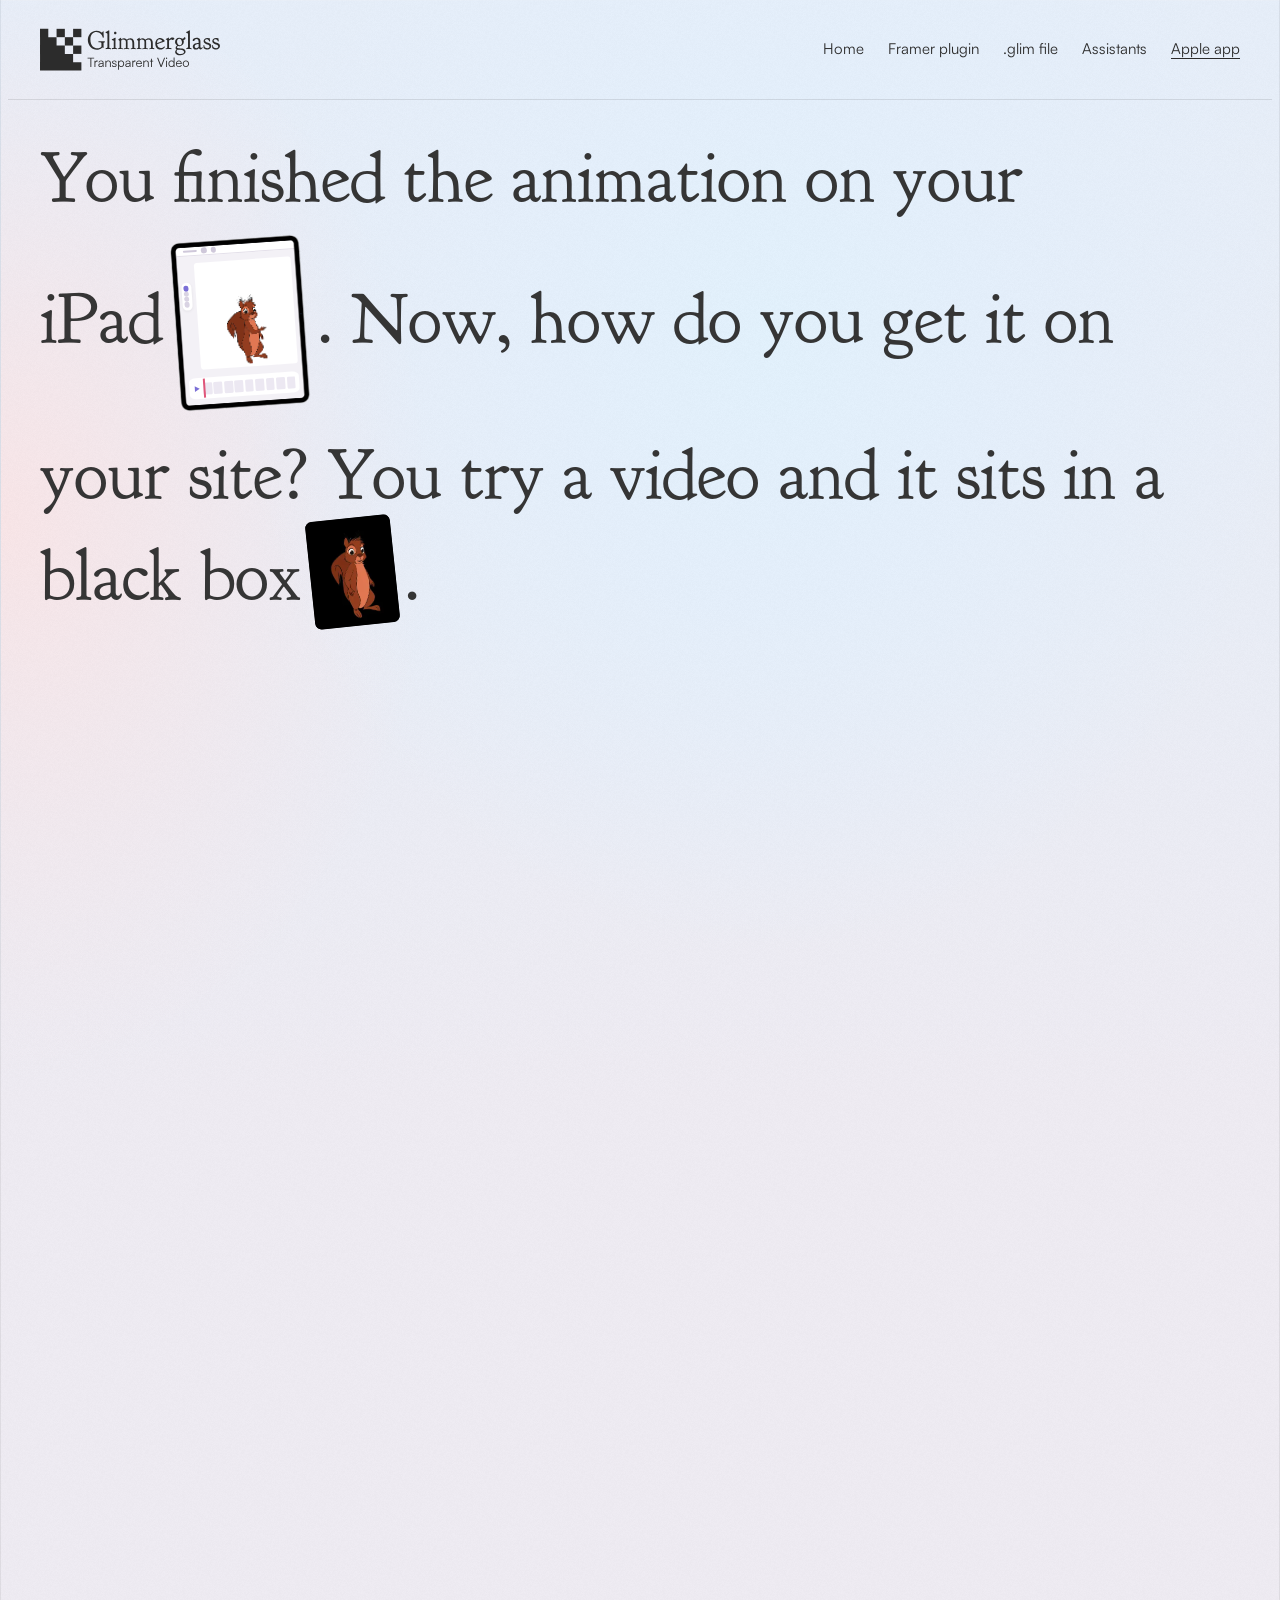
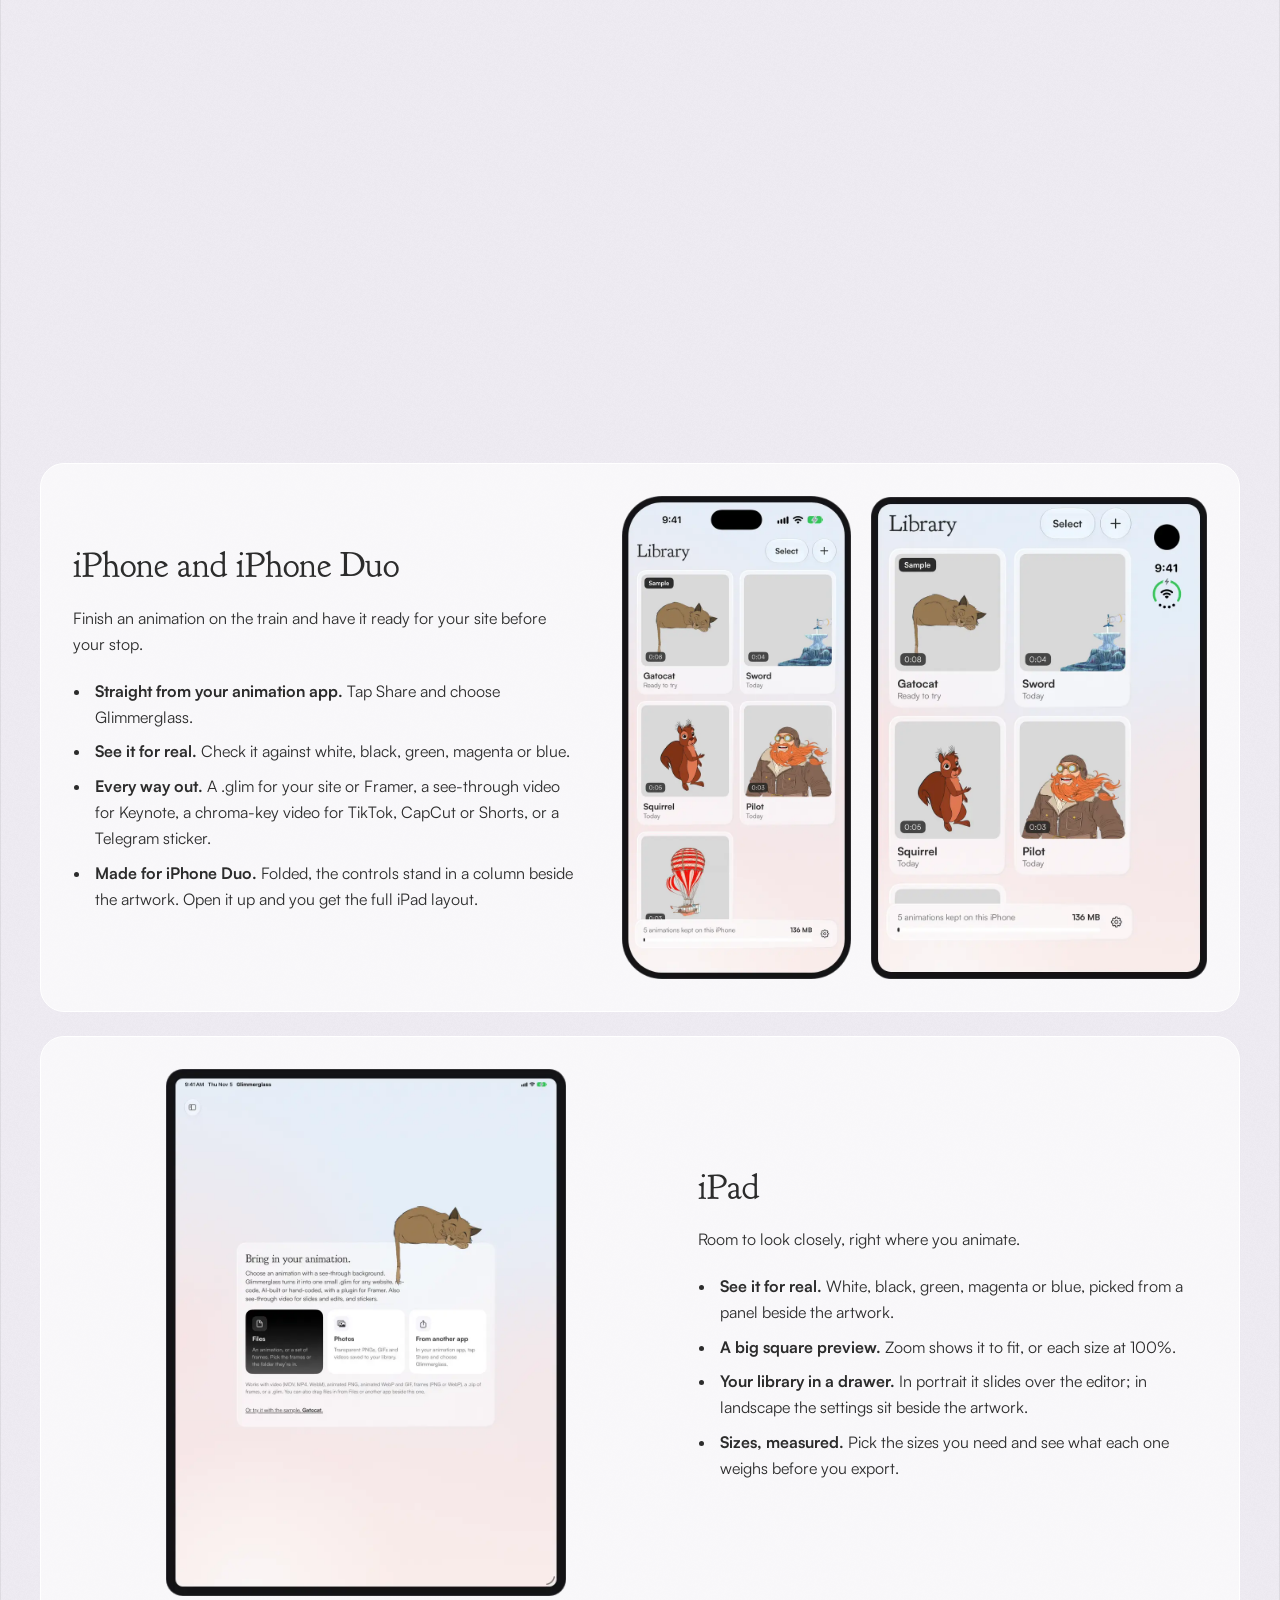
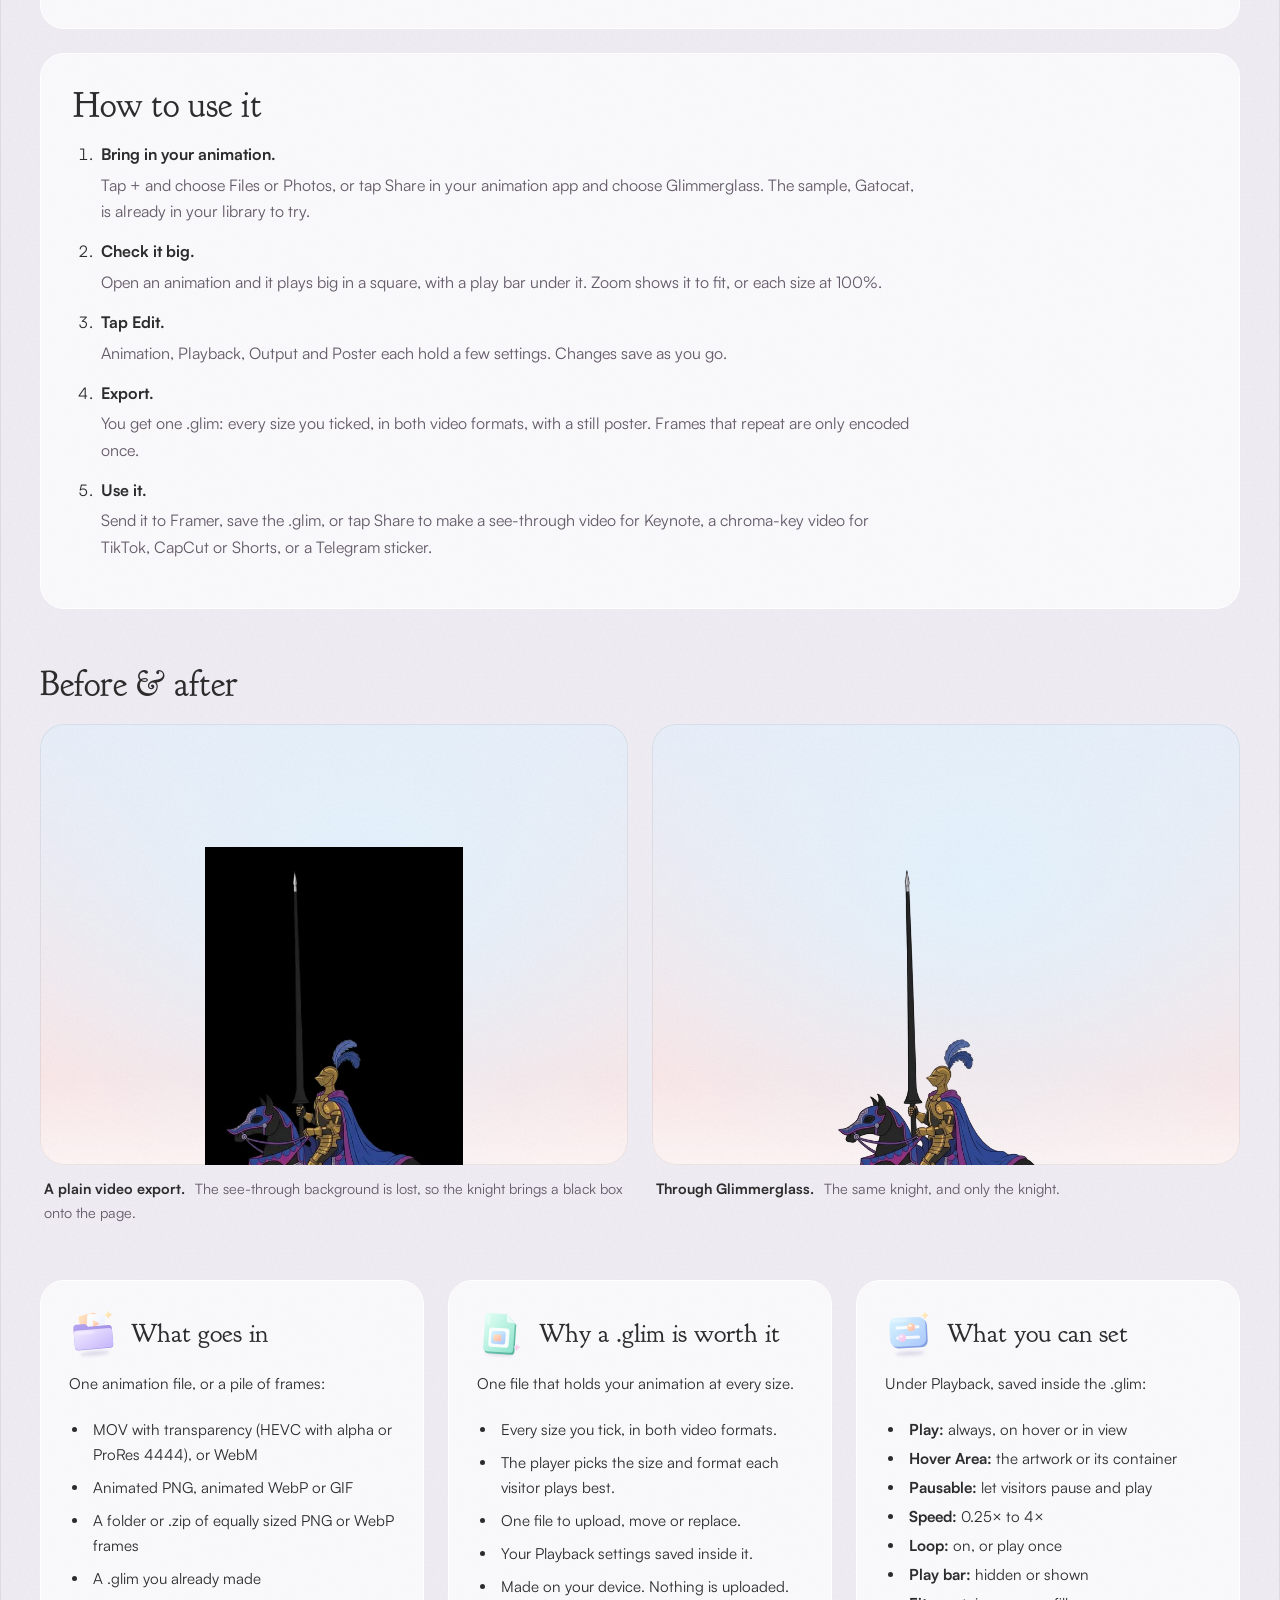
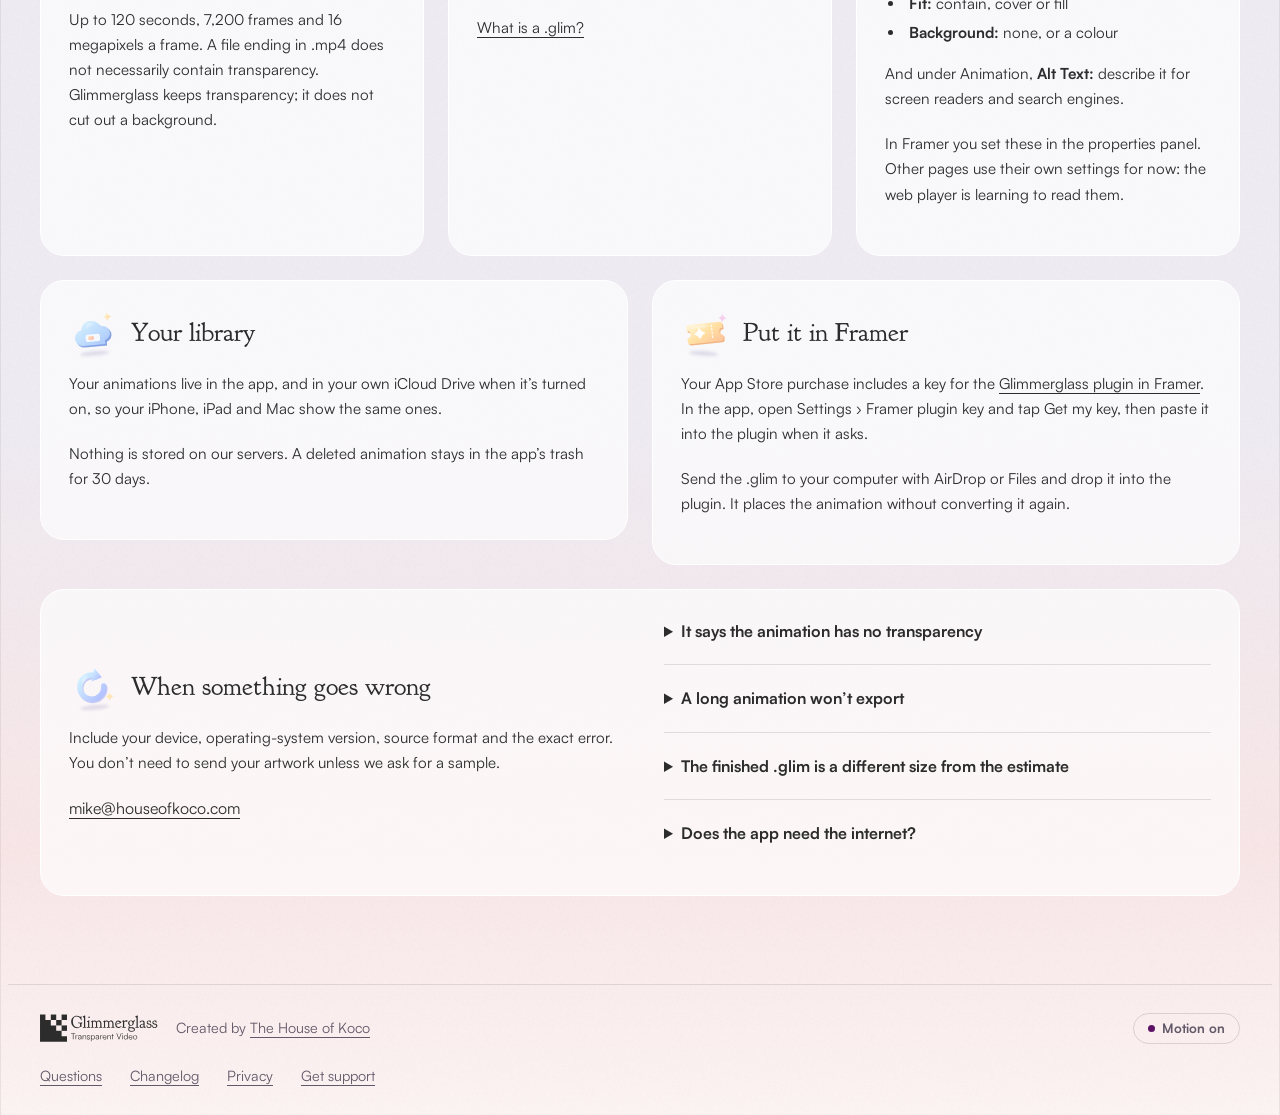
==== commit d22a34da: "Home page: Get it on the App Store beside Get it on Framer in the closing section, as on staging bb0" ====
--- a/apple.html
+++ b/apple.html
@@ -69,5 +69,5 @@
     document.body.appendChild(note);
   });
 })();
-</script><title>Glimmerglass for iPhone, iPad and Mac</title><meta name="description" content="Glimmerglass for iPhone, iPad and Mac. Make a .glim right on your device, No hassle, no guesswork, just your animation playing its heart out."><link rel="icon" href="assets/favicon.svg" type="image/svg+xml"><link rel="icon" href="assets/favicon-32.png" sizes="32x32" type="image/png"><link rel="apple-touch-icon" href="assets/apple-touch-icon.png"><link rel="canonical" href="https://glimmerglass.app/apple.html"><meta property="og:type" content="website"><meta property="og:site_name" content="Glimmerglass"><meta property="og:title" content="Glimmerglass for iPhone, iPad and Mac"><meta property="og:description" content="Glimmerglass for iPhone, iPad and Mac. Make a .glim right on your device, No hassle, no guesswork, just your animation playing its heart out."><meta property="og:url" content="https://glimmerglass.app/apple.html"><meta property="og:image" content="https://glimmerglass.app/assets/link-preview.png"><meta property="og:image:width" content="1200"><meta property="og:image:height" content="630"><meta property="og:image:alt" content="The Glimmerglass logo, Transparent Video, with a cat asleep on top of the checkered mark"><meta name="twitter:card" content="summary_large_image"><link rel="preload" as="font" type="font/woff2" href="assets/GoudyBookletter1911.woff2" crossorigin><link rel="preload" as="font" type="font/woff2" href="assets/Satoshi-Regular.woff2" crossorigin><link rel="stylesheet" href="styles.css?v=7d233ac018"><script src="glimmerglass.min.js?v=ac17955319" defer></script><script src="story.js?v=f887fac914" defer></script><script src="apple.js?v=1204b9f85f" defer></script></head><body class="framed"><!-- Shared paint for the benefit pictures: soft, glossy objects lit from the top left, each standing on a faint shadow. --><svg width="0" height="0" style="position:absolute" aria-hidden="true" focusable="false"><defs><filter id="icon-soft" x="-30%" y="-30%" width="160%" height="160%"><feGaussianBlur stdDeviation="1.4"/></filter><filter id="icon-shadow" x="-50%" y="-200%" width="200%" height="500%"><feGaussianBlur stdDeviation="2.5"/></filter><linearGradient id="g-lilac" x1="0" y1="0" x2="1" y2="1"><stop offset="0" stop-color="#f1ebff"/><stop offset="1" stop-color="#c4b5fb"/></linearGradient><linearGradient id="g-lilac-side" x1="0" y1="0" x2="1" y2="1"><stop offset="0" stop-color="#b4a3f0"/><stop offset="1" stop-color="#9a88e0"/></linearGradient><linearGradient id="g-screen" x1="0" y1="0" x2="1" y2="1"><stop offset="0" stop-color="#ffffff"/><stop offset="1" stop-color="#e6ecff"/></linearGradient><linearGradient id="g-sky" x1="0" y1="0" x2="1" y2="1"><stop offset="0" stop-color="#d9f6ff"/><stop offset="1" stop-color="#a9c6fb"/></linearGradient><linearGradient id="g-sky-side" x1="0" y1="0" x2="1" y2="1"><stop offset="0" stop-color="#97b4ee"/><stop offset="1" stop-color="#7f9de0"/></linearGradient><linearGradient id="g-peach" x1="0" y1="0" x2="1" y2="1"><stop offset="0" stop-color="#ffe6bf"/><stop offset="1" stop-color="#ffb4a8"/></linearGradient><radialGradient id="g-orb" cx=".35" cy=".3" r=".8"><stop offset="0" stop-color="#fff1e4"/><stop offset=".45" stop-color="#ffc7b3"/><stop offset="1" stop-color="#f29cc0"/></radialGradient><linearGradient id="g-glass" x1="0" y1="0" x2="1" y2="1"><stop offset="0" stop-color="#fff" stop-opacity=".8"/><stop offset="1" stop-color="#d9ecff" stop-opacity=".3"/></linearGradient><linearGradient id="g-mint" x1="0" y1="0" x2="1" y2="1"><stop offset="0" stop-color="#e2fff4"/><stop offset="1" stop-color="#8fe3cd"/></linearGradient><linearGradient id="g-mint-side" x1="0" y1="0" x2="1" y2="1"><stop offset="0" stop-color="#74cdb6"/><stop offset="1" stop-color="#5bb39d"/></linearGradient><linearGradient id="g-tile-a" x1="0" y1="0" x2="1" y2="1"><stop offset="0" stop-color="#f7f3ff"/><stop offset="1" stop-color="#d9cff9"/></linearGradient><linearGradient id="g-tile-b" x1="0" y1="0" x2="1" y2="1"><stop offset="0" stop-color="#eef8ff"/><stop offset="1" stop-color="#c3dbf7"/></linearGradient><linearGradient id="g-gold" x1="0" y1="0" x2="1" y2="1"><stop offset="0" stop-color="#fff6d6"/><stop offset=".5" stop-color="#ffe0a3"/><stop offset="1" stop-color="#ffc29a"/></linearGradient><radialGradient id="g-disc" cx=".4" cy=".35" r=".75"><stop offset="0" stop-color="#fffdf4"/><stop offset="1" stop-color="#ffecc0"/></radialGradient><linearGradient id="g-ribbon" x1="0" y1="0" x2="0" y2="1"><stop offset="0" stop-color="#ffd0da"/><stop offset="1" stop-color="#f39ab3"/></linearGradient><linearGradient id="g-ribbon-dark" x1="0" y1="0" x2="0" y2="1"><stop offset="0" stop-color="#f3aac0"/><stop offset="1" stop-color="#df86a3"/></linearGradient><linearGradient id="g-spark-a" x1="0" y1="0" x2="1" y2="1"><stop offset="0" stop-color="#ebe3ff"/><stop offset="1" stop-color="#ffbfe0"/></linearGradient><linearGradient id="g-spark-b" x1="0" y1="0" x2="1" y2="1"><stop offset="0" stop-color="#d3f4ff"/><stop offset="1" stop-color="#b0bcff"/></linearGradient><linearGradient id="g-spark-c" x1="0" y1="0" x2="1" y2="1"><stop offset="0" stop-color="#fff9d1"/><stop offset="1" stop-color="#ffd49c"/></linearGradient><linearGradient id="g-key" x1="0" y1="0" x2="1" y2="1"><stop offset="0" stop-color="#fff8d6"/><stop offset=".55" stop-color="#ffe0a0"/><stop offset="1" stop-color="#fcbf8a"/></linearGradient><linearGradient id="g-key-side" x1="0" y1="0" x2="1" y2="1"><stop offset="0" stop-color="#e9b075"/><stop offset="1" stop-color="#d79a5f"/></linearGradient></defs></svg><div class="shell"><a class="skip" href="#main">Skip to content</a><header><a href="index.html" aria-label="Glimmerglass home"><img src="assets/logo.svg" alt="Glimmerglass" width="184" height="43"></a><nav aria-label="Main"><a href="index.html">Home</a><a href="framer.html">Framer plugin</a><a href="glim.html">.glim file</a><a href="connect.html">Assistants</a><a href="apple.html" aria-current="page">Apple app</a></nav></header><script src="menu.js?v=cafbe2eea9"></script><main id="main" class="prose"><!-- The monologue, in the Framer page's story style (story.js): one statement, the page H1, revealed sentence by sentence. Pictures are .obj, placed over the text so they never push it, except the devices: real inline boxes about two lines tall, so the line holding one grows to fit it and they never cover a word. The black box is the owner's Dream 41 squirrel as a plain H.264 export; the GIF is the same squirrel made into a real, low-quality GIF (see STATE.md); the clean squirrel and the sword are the Framer page's .glim moments. With reduced motion the clips hold still (posters, the GIF's first frame); a clip that cannot load shows its still. No words are ever shown in place of a picture (owner, 22 Oct 2026); they are labels for screen readers only. --><section class="story apple-story" id="story" data-end="14.2" data-reduced="stills" aria-labelledby="story-title"><h1 id="story-title" class="story-text"><span class="s device-line" data-at="0">You finished the animation on your <span class="keep">iPad<span class="obj o-ipad o-ipad-play device-slot inline-clip" role="img" aria-label="an iPad with the animation open in an animation app"><span class="clip-words">an iPad with the animation open in an animation app</span><span class="vis device" aria-hidden="true"><span class="device-screen"><span class="mock-app"><span class="mock-bar"><span></span><span></span><span></span></span><span class="mock-tools"><span></span><span></span><span></span><span></span></span><span class="mock-canvas"><span class="screen-player" data-glim="assets/framer/squirrel.glim?v=0a6d70be34"><img src="assets/framer/squirrel-poster.webp" width="480" height="480" alt=""></span></span><span class="mock-timeline"><span class="mock-play"></span><span class="mock-frames"><span></span><span></span><span></span><span></span><span></span><span></span><span></span><span></span><span></span><span class="mock-head"></span></span></span></span></span><img class="device-bezel" src="assets/apple/bezel-ipad-pro-13-silver.webp" width="368" height="480" alt=""></span></span>.</span></span> <span class="s" data-at="1.4">Now, how do you get it on your site?</span> <span class="s" data-at="2.6">You try a video and it sits in a black box<span class="obj o-box inline-clip clip-a" data-at="2.9" data-glitch role="img" aria-label="the animation alone on a black box"><span class="clip-words">the animation alone on a black box</span><span class="vis"><img class="clip-still" src="assets/framer/squirrel-plain-export-poster.webp" width="300" height="300" alt=""><video class="clip-a-video" muted loop playsinline preload="metadata" aria-hidden="true" poster="assets/framer/squirrel-plain-export-poster.webp"><source src="assets/framer/squirrel-plain-export.mp4" type="video/mp4"></video></span></span>.</span> <span class="s grey" data-at="4.1">You try a GIF and it’s crunchy<span class="obj o-gif inline-clip" role="img" aria-label="a crunchy GIF"><span class="clip-words">a crunchy GIF</span><span class="vis"><img class="gif" src="assets/apple/squirrel-crunchy-still.png" data-gif="assets/apple/squirrel-crunchy.gif" width="240" height="240" alt="" aria-hidden="true"></span></span>.</span> <span class="s grey" data-at="5.5">Did I just waste my evening?</span> <span class="s purple" data-at="6.8">No, we got you.</span> <span class="para"><span class="s" data-at="7.9"><span class="gg"><img src="assets/glimmerglass-wordmark.svg" width="330" height="57" alt="" aria-hidden="true"><span class="clip-words">Glimmerglass</span></span> was made for this moment<span class="obj o-squirrel inline-clip clip-b" role="img" aria-label="animation without a black box"><span class="clip-words">animation without a black box</span><span class="vis clip-b-player" data-ink="0.2125 0.114 0.728 0.931" data-glim="assets/framer/squirrel.glim?v=0a6d70be34"><img src="assets/framer/squirrel-poster.webp" width="480" height="480" alt="" style="display:block;width:100%;height:100%"></span></span>.</span> <span class="s device-line" data-at="9.0">Make a .glim right on your <span class="devices">iPhone<!-- Device frame: Apple's official bezel, used as is (scaled only, upright), on top; the screen content sits under it, clipped to the screen rect measured from the PNG (styles.css). Bezels © Apple, used under the Apple Design Resources licence. --><span class="obj o-iphone device-slot inline-clip" data-at="9.2" role="img" aria-label="the app on iPhone"><span class="clip-words">the app on iPhone</span><span class="vis device" aria-hidden="true"><span class="device-screen"><img class="clip-still" src="assets/apple/app-screen-iphone-poster.webp" width="432" height="936" alt=""><video muted loop playsinline preload="metadata" poster="assets/apple/app-screen-iphone-poster.webp"><source src="assets/apple/app-screen-iphone.mp4" type="video/mp4"></video></span><img class="device-bezel" src="assets/apple/bezel-iphone-18-pro-max-silver.webp" width="245" height="500" alt=""></span></span>, iPad<!-- Device frame: Apple's official bezel, used as is (scaled only, upright), on top; the screen content sits under it, clipped to the screen rect measured from the PNG (styles.css). Bezels © Apple, used under the Apple Design Resources licence. --><span class="obj o-ipad device-slot inline-clip" data-at="9.2" role="img" aria-label="the app on iPad"><span class="clip-words">the app on iPad</span><span class="vis device" aria-hidden="true"><span class="device-screen"><img class="clip-still" src="assets/apple/app-screen-ipad-poster.webp" width="600" height="800" alt=""><video muted loop playsinline preload="metadata" poster="assets/apple/app-screen-ipad-poster.webp"><source src="assets/apple/app-screen-ipad.mp4" type="video/mp4"></video></span><img class="device-bezel" src="assets/apple/bezel-ipad-pro-13-silver.webp" width="368" height="480" alt=""></span></span></span> or Mac.</span> <span class="s" data-at="10.3">No hassle, no guesswork, just your animation playing its heart out.</span></span> <span class="s sword-line" data-at="12.3">Take your sword, <span class="obj o-sword" role="img" aria-label="a gauntlet pulls a sword from a stone"><span class="clip-words">a gauntlet pulls a sword from a stone</span><span class="vis sword-tile"><span class="sword-player" data-glim="assets/framer/sword.glim?v=63d8d7e472" data-play-at="12.6"><img src="assets/framer/sword-poster.webp" width="360" height="411" alt="" style="display:block;width:100%;height:100%"></span></span></span> king.</span></h1><div class="story-buy s" id="get-the-app" data-at="13.6"><p class="price">$9.99</p><p class="price-line">One payment,<br> yours forever.</p><a class="button" href="https://apps.apple.com/us/app/glimmerglass/id6822386954">Get it on the App Store</a><p class="cta-note">For iPhone, iPad and Mac.</p></div></section><!-- One section per surface (owner, 6 Nov 2026): the app on iPhone with iPhone Duo, then on iPad. Each device is a transparent .glim of build 8 made with the Mac converter at default settings, so the page shows through around it. --><section class="glass surface" aria-labelledby="on-iphone"><div class="surface-copy"><h2 id="on-iphone">iPhone and iPhone&nbsp;Duo</h2><p>Finish an animation on the train and have it ready for your site before your stop.</p><ul><li><strong>Straight from your animation app.</strong> Tap Share and choose Glimmerglass.</li><li><strong>See it for real.</strong> Check it against white, black, green, magenta or blue.</li><li><strong>Every way out.</strong> A .glim for your site or Framer, a see-through video for Keynote, a chroma-key video for TikTok, CapCut or Shorts, or a Telegram sticker.</li><li><strong>Made for iPhone Duo.</strong> Folded, the controls stand in a column beside the artwork. Open it up and you get the full iPad layout.</li></ul></div><div class="surface-media surface-pair"><div class="surface-device surface-iphone" data-glimmerglass="assets/apple/app-iphone.glim?v=e1d1a8e6e9"><img src="assets/apple/app-iphone-poster.webp?v=1f132d6e5b" width="574" height="1212" alt="The Glimmerglass app on iPhone: the library, the sample cat against each background, Playback, the sizes, then the .glim being made" loading="lazy" style="display:block;width:100%;height:auto"></div><div class="surface-device surface-duo" data-glimmerglass="assets/apple/app-duo.glim?v=baac445e85"><img src="assets/apple/app-duo-poster.webp?v=2712c01e4f" width="848" height="1216" alt="The Glimmerglass app on iPhone Duo: the library, the sample cat against each background, Playback, the sizes, then the .glim being made" loading="lazy" style="display:block;width:100%;height:auto"></div></div></section><section class="glass surface surface-flip" aria-labelledby="on-ipad"><div class="surface-copy"><h2 id="on-ipad">iPad</h2><p>Room to look closely, right where you animate.</p><ul><li><strong>See it for real.</strong> White, black, green, magenta or blue, picked from a panel beside the artwork.</li><li><strong>A big square preview.</strong> Zoom shows it to fit, or each size at 100%.</li><li><strong>Your library in a drawer.</strong> In portrait it slides over the editor; in landscape the settings sit beside the artwork.</li><li><strong>Sizes, measured.</strong> Pick the sizes you need and see what each one weighs before you export.</li></ul></div><div class="surface-media"><div class="surface-device surface-ipad" data-glimmerglass="assets/apple/app-ipad.glim?v=bc68310d95"><img src="assets/apple/app-ipad-poster.webp?v=b702313337" width="928" height="1224" alt="The Glimmerglass app on iPad: the library, the sample cat against each background, Playback, the sizes, then the .glim being made" loading="lazy" style="display:block;width:100%;height:auto"></div></div></section><section class="glass steps" aria-labelledby="how-to"><div class="card-head"><h2 id="how-to">How to use it</h2></div><ol><li><strong>Bring in your animation.</strong><span class="step-detail">Tap + and choose Files or Photos, or tap Share in your animation app and choose Glimmerglass. The sample, Gatocat, is already in your library to try.</span></li><li><strong>Check it big.</strong><span class="step-detail">Open an animation and it plays big in a square, with a play bar under it. Zoom shows it to fit, or each size at 100%.</span></li><li><strong>Tap Edit.</strong><span class="step-detail">Animation, Playback, Output and Poster each hold a few settings. Changes save as you go.</span></li><li><strong>Export.</strong><span class="step-detail">You get one .glim: every size you ticked, in both video formats, with a still poster. Frames that repeat are only encoded once.</span></li><li><strong>Use it.</strong><span class="step-detail">Send it to Framer, save the .glim, or tap Share to make a see-through video for Keynote, a chroma-key video for TikTok, CapCut or Shorts, or a Telegram sticker.</span></li></ol></section><!-- Before and after: the same blue knight. Left, a plain H.264 export of its frames (what a typical export does: the transparency is dropped and a black box appears). Right, the knight's Glimmerglass conversion through the player. --><section class="compare" aria-labelledby="compare-title"><h2 id="compare-title">Before &amp; after</h2><div class="compare-grid"><figure><div class="compare-stage"><video class="plain-export in-view" muted loop playsinline preload="metadata" poster="assets/framer/blue-knight-plain-export-poster.webp" aria-hidden="true"><source src="assets/framer/blue-knight-plain-export.mp4" type="video/mp4"></video></div><figcaption><strong>A plain video export.</strong> The see-through background is lost, so the knight brings a black box onto the page.</figcaption></figure><figure><div class="compare-stage"><div class="compare-player" data-glimmerglass="assets/knights/blue-knight.glim?v=029d0c593f" data-control="never"><img src="assets/knights/blue/poster-480.webp" width="480" height="590" alt="The blue knight on horseback, with no box around him" loading="lazy" style="display:block;width:100%;height:auto"></div></div><figcaption><strong>Through Glimmerglass.</strong> The same knight, and only the knight.</figcaption></figure></div></section><div class="cards three"><section class="glass" id="formats"><div class="card-head"><svg class="benefit-icon" viewBox="0 0 80 80" width="72" height="72" aria-hidden="true" focusable="false"><ellipse cx="40" cy="74" rx="24" ry="3.5" fill="#4b3d8f" opacity=".16" filter="url(#icon-shadow)"/><rect x="20" y="8" width="30" height="36" rx="4" fill="url(#g-peach)" transform="rotate(-9 35 26)"/><rect x="31" y="9" width="30" height="36" rx="4" fill="url(#g-screen)" transform="rotate(7 46 27)"/><path d="M42 20l8 5-8 5Z" fill="url(#g-peach)" stroke="url(#g-peach)" stroke-width="2" stroke-linejoin="round" transform="rotate(7 46 27)"/><path d="M8 30a6 6 0 0 1 6-6h14l5 5h33a6 6 0 0 1 6 6v26a6 6 0 0 1-6 6H14a6 6 0 0 1-6-6Z" fill="url(#g-lilac-side)"/><path d="M8 39a5 5 0 0 1 5-5h54a5 5 0 0 1 5 5v21a6 6 0 0 1-6 6H14a6 6 0 0 1-6-6Z" fill="url(#g-lilac)"/><rect x="13" y="37" width="30" height="3.5" rx="1.75" fill="#fff" opacity=".6" filter="url(#icon-soft)"/><path d="M68 5Q69.4 10.6 75 12Q69.4 13.4 68 19Q66.6 13.4 61 12Q66.6 10.6 68 5Z" fill="url(#g-spark-c)"/></svg><h2>What goes in</h2></div><p>One animation file, or a pile of frames:</p><ul><li>MOV with transparency (HEVC with alpha or ProRes 4444), or WebM</li><li>Animated PNG, animated WebP or GIF</li><li>A folder or .zip of equally sized PNG or WebP frames</li><li>A .glim you already made</li></ul><p>Up to 120 seconds, 7,200 frames and 16 megapixels a frame. A file ending in .mp4 does not necessarily contain transparency. Glimmerglass keeps transparency; it does not cut out a background.</p></section><section class="glass" id="glim"><div class="card-head"><svg class="benefit-icon" viewBox="0 0 80 80" width="72" height="72" aria-hidden="true" focusable="false"><ellipse cx="40" cy="74" rx="24" ry="3.5" fill="#4b3d8f" opacity=".16" filter="url(#icon-shadow)"/><path d="M18 8h30l14 14v44a6 6 0 0 1-6 6H18a6 6 0 0 1-6-6V14a6 6 0 0 1 6-6Z" fill="url(#g-mint-side)" transform="translate(2.5 3)"/><path d="M18 8h30l14 14v44a6 6 0 0 1-6 6H18a6 6 0 0 1-6-6V14a6 6 0 0 1 6-6Z" fill="url(#g-mint)"/><path d="M48 8v10a4 4 0 0 0 4 4h10Z" fill="#fff" opacity=".7"/><rect x="20" y="32" width="34" height="32" rx="5" fill="#fff" opacity=".9"/><rect x="24" y="37" width="24" height="22" rx="4" fill="url(#g-sky)"/><rect x="28" y="43" width="13" height="11" rx="3" fill="url(#g-peach)"/><rect x="16" y="11" width="4" height="16" rx="2" fill="#fff" opacity=".6" filter="url(#icon-soft)"/><path d="M68 56Q69.2 60.8 74 62Q69.2 63.2 68 68Q66.8 63.2 62 62Q66.8 60.8 68 56Z" fill="url(#g-spark-a)"/></svg><h2>Why a .glim is worth it</h2></div><p>One file that holds your animation at every size.</p><ul><li>Every size you tick, in both video formats.</li><li>The player picks the size and format each visitor plays best.</li><li>One file to upload, move or replace.</li><li>Your Playback settings saved inside it.</li><li>Made on your device. Nothing is uploaded.</li></ul><p class="card-link"><a href="glim.html">What is a .glim?</a></p></section><section class="glass" id="editor"><div class="card-head"><svg class="benefit-icon" viewBox="0 0 80 80" width="72" height="72" aria-hidden="true" focusable="false"><ellipse cx="40" cy="74" rx="24" ry="3.5" fill="#4b3d8f" opacity=".16" filter="url(#icon-shadow)"/><rect x="8" y="14" width="60" height="48" rx="11" fill="url(#g-sky-side)" transform="translate(2.5 3)"/><rect x="8" y="14" width="60" height="48" rx="11" fill="url(#g-sky)"/><rect x="18" y="28" width="40" height="5" rx="2.5" fill="#fff" opacity=".85"/><rect x="18" y="45" width="40" height="5" rx="2.5" fill="#fff" opacity=".85"/><circle cx="44" cy="30.5" r="6.5" fill="url(#g-peach)"/><circle cx="28" cy="47.5" r="6.5" fill="url(#g-spark-a)"/><ellipse cx="42.5" cy="28" rx="2.5" ry="1.5" fill="#fff" opacity=".8"/><ellipse cx="26.5" cy="45" rx="2.5" ry="1.5" fill="#fff" opacity=".8"/><rect x="13" y="17" width="26" height="3.5" rx="1.75" fill="#fff" opacity=".6" filter="url(#icon-soft)"/><path d="M68 5Q69.4 10.6 75 12Q69.4 13.4 68 19Q66.6 13.4 61 12Q66.6 10.6 68 5Z" fill="url(#g-spark-c)"/></svg><h2>What you can set</h2></div><p>Under Playback, saved inside the .glim:</p><ul class="tight"><li><strong>Play:</strong> always, on hover or in view</li><li><strong>Hover Area:</strong> the artwork or its container</li><li><strong>Pausable:</strong> let visitors pause and play</li><li><strong>Speed:</strong> 0.25× to 4×</li><li><strong>Loop:</strong> on, or play once</li><li><strong>Play bar:</strong> hidden or shown</li><li><strong>Fit:</strong> contain, cover or fill</li><li><strong>Background:</strong> none, or a colour</li></ul><p>And under Animation, <strong>Alt Text:</strong> describe it for screen readers and search engines.</p><p>In Framer you set these in the properties panel. Other pages use their own settings for now: the web player is learning to read them.</p></section></div><div class="cards two"><section class="glass" id="library"><div class="card-head"><svg class="benefit-icon" viewBox="0 0 80 80" width="72" height="72" aria-hidden="true" focusable="false"><ellipse cx="40" cy="74" rx="24" ry="3.5" fill="#4b3d8f" opacity=".16" filter="url(#icon-shadow)"/><g transform="translate(2.5 3)"><path d="M22 60a13 13 0 0 1-1.5-25.9A17 17 0 0 1 53 30a12 12 0 0 1 6 23.4V60Z" fill="url(#g-sky-side)"/></g><path d="M22 60a13 13 0 0 1-1.5-25.9A17 17 0 0 1 53 30a12 12 0 0 1 6 23.4V60Z" fill="url(#g-sky)"/><rect x="27" y="42" width="24" height="12" rx="3" fill="#fff" opacity=".85"/><rect x="31" y="45" width="10" height="6" rx="2" fill="url(#g-peach)"/><path d="M30 30a12 12 0 0 1 10-6" fill="none" stroke="#fff" stroke-width="2.5" stroke-linecap="round" opacity=".7" filter="url(#icon-soft)"/><path d="M66 8Q67.4 13.6 73 15Q67.4 16.4 66 22Q64.6 16.4 59 15Q64.6 13.6 66 8Z" fill="url(#g-spark-c)"/></svg><h2>Your library</h2></div><p>Your animations live in the app, and in your own iCloud Drive when it’s turned on, so your iPhone, iPad and Mac show the same ones.</p><p>Nothing is stored on our servers. A deleted animation stays in the app’s trash for 30 days.</p></section><section class="glass" id="download"><div class="card-head"><svg class="benefit-icon" viewBox="0 0 80 80" width="72" height="72" aria-hidden="true" focusable="false"><ellipse cx="40" cy="74" rx="24" ry="3.5" fill="#4b3d8f" opacity=".16" filter="url(#icon-shadow)"/><g transform="rotate(-10 40 40)"><path d="M14 24h52a4 4 0 0 1 4 4v6a6 6 0 0 0 0 12v6a4 4 0 0 1-4 4H14a4 4 0 0 1-4-4v-6a6 6 0 0 0 0-12v-6a4 4 0 0 1 4-4Z" fill="#f0b483" transform="translate(1.5 2.5)"/><path d="M14 24h52a4 4 0 0 1 4 4v6a6 6 0 0 0 0 12v6a4 4 0 0 1-4 4H14a4 4 0 0 1-4-4v-6a6 6 0 0 0 0-12v-6a4 4 0 0 1 4-4Z" fill="url(#g-gold)"/><path d="M52 28v24" stroke="#fff" stroke-width="2" stroke-dasharray="2.5 3.5" stroke-linecap="round" opacity=".9"/><path d="M31 30Q33.8 37.2 41 40Q33.8 42.8 31 50Q28.2 42.8 21 40Q28.2 37.2 31 30Z" fill="#fff" opacity=".95"/><rect x="16" y="27" width="28" height="3" rx="1.5" fill="#fff" opacity=".65" filter="url(#icon-soft)"/></g><path d="M67 6Q68.4 11.6 74 13Q68.4 14.4 67 20Q65.6 14.4 60 13Q65.6 11.6 67 6Z" fill="url(#g-spark-a)"/></svg><h2>Put it in Framer</h2></div><p>Your App Store purchase includes a key for the <a href="framer.html">Glimmerglass plugin in Framer</a>. In the app, open Settings › Framer plugin key and tap Get my key, then paste it into the plugin when it asks.</p><p>Send the .glim to your computer with AirDrop or Files and drop it into the plugin. It places the animation without converting it again.</p></section></div><div class="cards stack"><section class="glass wide" id="help"><div class="wide-cols"><div class="contact-block"><div class="card-head"><svg class="benefit-icon" viewBox="0 0 80 80" width="72" height="72" aria-hidden="true" focusable="false"><ellipse cx="40" cy="74" rx="24" ry="3.5" fill="#4b3d8f" opacity=".16" filter="url(#icon-shadow)"/><g transform="translate(1.5 2.5)" opacity=".55"><path d="M58 40A20 20 0 1 1 44.8 21.2" fill="none" stroke="#9aa6ee" stroke-width="9" stroke-linecap="round"/></g><path d="M58 40A20 20 0 1 1 44.8 21.2" fill="none" stroke="url(#g-spark-b)" stroke-width="9" stroke-linecap="round"/><path d="M54 24.5 40 28.5 45.5 12Z" fill="url(#g-spark-b)" stroke="url(#g-spark-b)" stroke-width="3" stroke-linejoin="round"/><path d="M24 30a17 17 0 0 1 6-8" fill="none" stroke="#fff" stroke-width="2.5" stroke-linecap="round" opacity=".7" filter="url(#icon-soft)"/><path d="M66 51Q67.4 56.6 73 58Q67.4 59.4 66 65Q64.6 59.4 59 58Q64.6 56.6 66 51Z" fill="url(#g-spark-c)"/></svg><h2>When something goes wrong</h2></div><p>Include your device, operating-system version, source format and the exact error. You don’t need to send your artwork unless we ask for a sample.</p><a class="contact" href="mailto:mike@houseofkoco.com?subject=Glimmerglass%20Apple%20app%20support">mike@houseofkoco.com</a></div><div><details><summary>It says the animation has no transparency</summary><p>Glimmerglass keeps transparency; it does not cut out a background. Export your animation with a transparent background, or choose to keep its background when the app asks.</p></details><details><summary>A long animation won’t export</summary><p>Long animations and large frames need more memory and free space. Free up some space, or start with a shorter clip.</p></details><details><summary>The finished .glim is a different size from the estimate</summary><p>Estimates come from a short sample and are rounded up, so the finished file is usually a little smaller. Long animations whose motion changes a lot can differ more.</p></details><details><summary>Does the app need the internet?</summary><p>Only to get your Framer plugin key, once, when you ask for it. See <a href="privacy.html#apple">privacy</a>.</p></details></div></div></section></div></main><footer><span class="footer-brand"><img src="assets/logo.svg" alt="Glimmerglass" width="120" height="28"><span>Created by <a href="https://houseofkoco.com">The House of Koco</a></span></span><a href="guide.html">Questions</a><a href="changelog.html">Changelog</a><a href="privacy.html#apple">Privacy</a><a href="index.html#support">Get support</a></footer></div></body></html>
+</script><title>Glimmerglass for iPhone, iPad and Mac</title><meta name="description" content="Glimmerglass for iPhone, iPad and Mac. Make a .glim right on your device, No hassle, no guesswork, just your animation playing its heart out."><link rel="icon" href="assets/favicon.svg" type="image/svg+xml"><link rel="icon" href="assets/favicon-32.png" sizes="32x32" type="image/png"><link rel="apple-touch-icon" href="assets/apple-touch-icon.png"><link rel="canonical" href="https://glimmerglass.app/apple.html"><meta property="og:type" content="website"><meta property="og:site_name" content="Glimmerglass"><meta property="og:title" content="Glimmerglass for iPhone, iPad and Mac"><meta property="og:description" content="Glimmerglass for iPhone, iPad and Mac. Make a .glim right on your device, No hassle, no guesswork, just your animation playing its heart out."><meta property="og:url" content="https://glimmerglass.app/apple.html"><meta property="og:image" content="https://glimmerglass.app/assets/link-preview.png"><meta property="og:image:width" content="1200"><meta property="og:image:height" content="630"><meta property="og:image:alt" content="The Glimmerglass logo, Transparent Video, with a cat asleep on top of the checkered mark"><meta name="twitter:card" content="summary_large_image"><link rel="preload" as="font" type="font/woff2" href="assets/GoudyBookletter1911.woff2" crossorigin><link rel="preload" as="font" type="font/woff2" href="assets/Satoshi-Regular.woff2" crossorigin><link rel="stylesheet" href="styles.css?v=da9833ffc9"><script src="glimmerglass.min.js?v=ac17955319" defer></script><script src="story.js?v=f887fac914" defer></script><script src="apple.js?v=1204b9f85f" defer></script></head><body class="framed"><!-- Shared paint for the benefit pictures: soft, glossy objects lit from the top left, each standing on a faint shadow. --><svg width="0" height="0" style="position:absolute" aria-hidden="true" focusable="false"><defs><filter id="icon-soft" x="-30%" y="-30%" width="160%" height="160%"><feGaussianBlur stdDeviation="1.4"/></filter><filter id="icon-shadow" x="-50%" y="-200%" width="200%" height="500%"><feGaussianBlur stdDeviation="2.5"/></filter><linearGradient id="g-lilac" x1="0" y1="0" x2="1" y2="1"><stop offset="0" stop-color="#f1ebff"/><stop offset="1" stop-color="#c4b5fb"/></linearGradient><linearGradient id="g-lilac-side" x1="0" y1="0" x2="1" y2="1"><stop offset="0" stop-color="#b4a3f0"/><stop offset="1" stop-color="#9a88e0"/></linearGradient><linearGradient id="g-screen" x1="0" y1="0" x2="1" y2="1"><stop offset="0" stop-color="#ffffff"/><stop offset="1" stop-color="#e6ecff"/></linearGradient><linearGradient id="g-sky" x1="0" y1="0" x2="1" y2="1"><stop offset="0" stop-color="#d9f6ff"/><stop offset="1" stop-color="#a9c6fb"/></linearGradient><linearGradient id="g-sky-side" x1="0" y1="0" x2="1" y2="1"><stop offset="0" stop-color="#97b4ee"/><stop offset="1" stop-color="#7f9de0"/></linearGradient><linearGradient id="g-peach" x1="0" y1="0" x2="1" y2="1"><stop offset="0" stop-color="#ffe6bf"/><stop offset="1" stop-color="#ffb4a8"/></linearGradient><radialGradient id="g-orb" cx=".35" cy=".3" r=".8"><stop offset="0" stop-color="#fff1e4"/><stop offset=".45" stop-color="#ffc7b3"/><stop offset="1" stop-color="#f29cc0"/></radialGradient><linearGradient id="g-glass" x1="0" y1="0" x2="1" y2="1"><stop offset="0" stop-color="#fff" stop-opacity=".8"/><stop offset="1" stop-color="#d9ecff" stop-opacity=".3"/></linearGradient><linearGradient id="g-mint" x1="0" y1="0" x2="1" y2="1"><stop offset="0" stop-color="#e2fff4"/><stop offset="1" stop-color="#8fe3cd"/></linearGradient><linearGradient id="g-mint-side" x1="0" y1="0" x2="1" y2="1"><stop offset="0" stop-color="#74cdb6"/><stop offset="1" stop-color="#5bb39d"/></linearGradient><linearGradient id="g-tile-a" x1="0" y1="0" x2="1" y2="1"><stop offset="0" stop-color="#f7f3ff"/><stop offset="1" stop-color="#d9cff9"/></linearGradient><linearGradient id="g-tile-b" x1="0" y1="0" x2="1" y2="1"><stop offset="0" stop-color="#eef8ff"/><stop offset="1" stop-color="#c3dbf7"/></linearGradient><linearGradient id="g-gold" x1="0" y1="0" x2="1" y2="1"><stop offset="0" stop-color="#fff6d6"/><stop offset=".5" stop-color="#ffe0a3"/><stop offset="1" stop-color="#ffc29a"/></linearGradient><radialGradient id="g-disc" cx=".4" cy=".35" r=".75"><stop offset="0" stop-color="#fffdf4"/><stop offset="1" stop-color="#ffecc0"/></radialGradient><linearGradient id="g-ribbon" x1="0" y1="0" x2="0" y2="1"><stop offset="0" stop-color="#ffd0da"/><stop offset="1" stop-color="#f39ab3"/></linearGradient><linearGradient id="g-ribbon-dark" x1="0" y1="0" x2="0" y2="1"><stop offset="0" stop-color="#f3aac0"/><stop offset="1" stop-color="#df86a3"/></linearGradient><linearGradient id="g-spark-a" x1="0" y1="0" x2="1" y2="1"><stop offset="0" stop-color="#ebe3ff"/><stop offset="1" stop-color="#ffbfe0"/></linearGradient><linearGradient id="g-spark-b" x1="0" y1="0" x2="1" y2="1"><stop offset="0" stop-color="#d3f4ff"/><stop offset="1" stop-color="#b0bcff"/></linearGradient><linearGradient id="g-spark-c" x1="0" y1="0" x2="1" y2="1"><stop offset="0" stop-color="#fff9d1"/><stop offset="1" stop-color="#ffd49c"/></linearGradient><linearGradient id="g-key" x1="0" y1="0" x2="1" y2="1"><stop offset="0" stop-color="#fff8d6"/><stop offset=".55" stop-color="#ffe0a0"/><stop offset="1" stop-color="#fcbf8a"/></linearGradient><linearGradient id="g-key-side" x1="0" y1="0" x2="1" y2="1"><stop offset="0" stop-color="#e9b075"/><stop offset="1" stop-color="#d79a5f"/></linearGradient></defs></svg><div class="shell"><a class="skip" href="#main">Skip to content</a><header><a href="index.html" aria-label="Glimmerglass home"><img src="assets/logo.svg" alt="Glimmerglass" width="184" height="43"></a><nav aria-label="Main"><a href="index.html">Home</a><a href="framer.html">Framer plugin</a><a href="glim.html">.glim file</a><a href="connect.html">Assistants</a><a href="apple.html" aria-current="page">Apple app</a></nav></header><script src="menu.js?v=cafbe2eea9"></script><main id="main" class="prose"><!-- The monologue, in the Framer page's story style (story.js): one statement, the page H1, revealed sentence by sentence. Pictures are .obj, placed over the text so they never push it, except the devices: real inline boxes about two lines tall, so the line holding one grows to fit it and they never cover a word. The black box is the owner's Dream 41 squirrel as a plain H.264 export; the GIF is the same squirrel made into a real, low-quality GIF (see STATE.md); the clean squirrel and the sword are the Framer page's .glim moments. With reduced motion the clips hold still (posters, the GIF's first frame); a clip that cannot load shows its still. No words are ever shown in place of a picture (owner, 22 Oct 2026); they are labels for screen readers only. --><section class="story apple-story" id="story" data-end="14.2" data-reduced="stills" aria-labelledby="story-title"><h1 id="story-title" class="story-text"><span class="s device-line" data-at="0">You finished the animation on your <span class="keep">iPad<span class="obj o-ipad o-ipad-play device-slot inline-clip" role="img" aria-label="an iPad with the animation open in an animation app"><span class="clip-words">an iPad with the animation open in an animation app</span><span class="vis device" aria-hidden="true"><span class="device-screen"><span class="mock-app"><span class="mock-bar"><span></span><span></span><span></span></span><span class="mock-tools"><span></span><span></span><span></span><span></span></span><span class="mock-canvas"><span class="screen-player" data-glim="assets/framer/squirrel.glim?v=0a6d70be34"><img src="assets/framer/squirrel-poster.webp" width="480" height="480" alt=""></span></span><span class="mock-timeline"><span class="mock-play"></span><span class="mock-frames"><span></span><span></span><span></span><span></span><span></span><span></span><span></span><span></span><span></span><span class="mock-head"></span></span></span></span></span><img class="device-bezel" src="assets/apple/bezel-ipad-pro-13-silver.webp" width="368" height="480" alt=""></span></span>.</span></span> <span class="s" data-at="1.4">Now, how do you get it on your site?</span> <span class="s" data-at="2.6">You try a video and it sits in a black box<span class="obj o-box inline-clip clip-a" data-at="2.9" data-glitch role="img" aria-label="the animation alone on a black box"><span class="clip-words">the animation alone on a black box</span><span class="vis"><img class="clip-still" src="assets/framer/squirrel-plain-export-poster.webp" width="300" height="300" alt=""><video class="clip-a-video" muted loop playsinline preload="metadata" aria-hidden="true" poster="assets/framer/squirrel-plain-export-poster.webp"><source src="assets/framer/squirrel-plain-export.mp4" type="video/mp4"></video></span></span>.</span> <span class="s grey" data-at="4.1">You try a GIF and it’s crunchy<span class="obj o-gif inline-clip" role="img" aria-label="a crunchy GIF"><span class="clip-words">a crunchy GIF</span><span class="vis"><img class="gif" src="assets/apple/squirrel-crunchy-still.png" data-gif="assets/apple/squirrel-crunchy.gif" width="240" height="240" alt="" aria-hidden="true"></span></span>.</span> <span class="s grey" data-at="5.5">Did I just waste my evening?</span> <span class="s purple" data-at="6.8">No, we got you.</span> <span class="para"><span class="s" data-at="7.9"><span class="gg"><img src="assets/glimmerglass-wordmark.svg" width="330" height="57" alt="" aria-hidden="true"><span class="clip-words">Glimmerglass</span></span> was made for this moment<span class="obj o-squirrel inline-clip clip-b" role="img" aria-label="animation without a black box"><span class="clip-words">animation without a black box</span><span class="vis clip-b-player" data-ink="0.2125 0.114 0.728 0.931" data-glim="assets/framer/squirrel.glim?v=0a6d70be34"><img src="assets/framer/squirrel-poster.webp" width="480" height="480" alt="" style="display:block;width:100%;height:100%"></span></span>.</span> <span class="s device-line" data-at="9.0">Make a .glim right on your <span class="devices">iPhone<!-- Device frame: Apple's official bezel, used as is (scaled only, upright), on top; the screen content sits under it, clipped to the screen rect measured from the PNG (styles.css). Bezels © Apple, used under the Apple Design Resources licence. --><span class="obj o-iphone device-slot inline-clip" data-at="9.2" role="img" aria-label="the app on iPhone"><span class="clip-words">the app on iPhone</span><span class="vis device" aria-hidden="true"><span class="device-screen"><img class="clip-still" src="assets/apple/app-screen-iphone-poster.webp" width="432" height="936" alt=""><video muted loop playsinline preload="metadata" poster="assets/apple/app-screen-iphone-poster.webp"><source src="assets/apple/app-screen-iphone.mp4" type="video/mp4"></video></span><img class="device-bezel" src="assets/apple/bezel-iphone-18-pro-max-silver.webp" width="245" height="500" alt=""></span></span>, iPad<!-- Device frame: Apple's official bezel, used as is (scaled only, upright), on top; the screen content sits under it, clipped to the screen rect measured from the PNG (styles.css). Bezels © Apple, used under the Apple Design Resources licence. --><span class="obj o-ipad device-slot inline-clip" data-at="9.2" role="img" aria-label="the app on iPad"><span class="clip-words">the app on iPad</span><span class="vis device" aria-hidden="true"><span class="device-screen"><img class="clip-still" src="assets/apple/app-screen-ipad-poster.webp" width="600" height="800" alt=""><video muted loop playsinline preload="metadata" poster="assets/apple/app-screen-ipad-poster.webp"><source src="assets/apple/app-screen-ipad.mp4" type="video/mp4"></video></span><img class="device-bezel" src="assets/apple/bezel-ipad-pro-13-silver.webp" width="368" height="480" alt=""></span></span></span> or Mac.</span> <span class="s" data-at="10.3">No hassle, no guesswork, just your animation playing its heart out.</span></span> <span class="s sword-line" data-at="12.3">Take your sword, <span class="obj o-sword" role="img" aria-label="a gauntlet pulls a sword from a stone"><span class="clip-words">a gauntlet pulls a sword from a stone</span><span class="vis sword-tile"><span class="sword-player" data-glim="assets/framer/sword.glim?v=63d8d7e472" data-play-at="12.6"><img src="assets/framer/sword-poster.webp" width="360" height="411" alt="" style="display:block;width:100%;height:100%"></span></span></span> king.</span></h1><div class="story-buy s" id="get-the-app" data-at="13.6"><p class="price">$9.99</p><p class="price-line">One payment,<br> yours forever.</p><a class="button" href="https://apps.apple.com/us/app/glimmerglass/id6822386954">Get it on the App Store</a><p class="cta-note">For iPhone, iPad and Mac.</p></div></section><!-- One section per surface (owner, 6 Nov 2026): the app on iPhone with iPhone Duo, then on iPad. Each device is a transparent .glim of build 8 made with the Mac converter at default settings, so the page shows through around it. --><section class="glass surface" aria-labelledby="on-iphone"><div class="surface-copy"><h2 id="on-iphone">iPhone and iPhone&nbsp;Duo</h2><p>Finish an animation on the train and have it ready for your site before your stop.</p><ul><li><strong>Straight from your animation app.</strong> Tap Share and choose Glimmerglass.</li><li><strong>See it for real.</strong> Check it against white, black, green, magenta or blue.</li><li><strong>Every way out.</strong> A .glim for your site or Framer, a see-through video for Keynote, a chroma-key video for TikTok, CapCut or Shorts, or a Telegram sticker.</li><li><strong>Made for iPhone Duo.</strong> Folded, the controls stand in a column beside the artwork. Open it up and you get the full iPad layout.</li></ul></div><div class="surface-media surface-pair"><div class="surface-device surface-iphone" data-glimmerglass="assets/apple/app-iphone.glim?v=e1d1a8e6e9"><img src="assets/apple/app-iphone-poster.webp?v=1f132d6e5b" width="574" height="1212" alt="The Glimmerglass app on iPhone: the library, the sample cat against each background, Playback, the sizes, then the .glim being made" loading="lazy" style="display:block;width:100%;height:auto"></div><div class="surface-device surface-duo" data-glimmerglass="assets/apple/app-duo.glim?v=baac445e85"><img src="assets/apple/app-duo-poster.webp?v=2712c01e4f" width="848" height="1216" alt="The Glimmerglass app on iPhone Duo: the library, the sample cat against each background, Playback, the sizes, then the .glim being made" loading="lazy" style="display:block;width:100%;height:auto"></div></div></section><section class="glass surface surface-flip" aria-labelledby="on-ipad"><div class="surface-copy"><h2 id="on-ipad">iPad</h2><p>Room to look closely, right where you animate.</p><ul><li><strong>See it for real.</strong> White, black, green, magenta or blue, picked from a panel beside the artwork.</li><li><strong>A big square preview.</strong> Zoom shows it to fit, or each size at 100%.</li><li><strong>Your library in a drawer.</strong> In portrait it slides over the editor; in landscape the settings sit beside the artwork.</li><li><strong>Sizes, measured.</strong> Pick the sizes you need and see what each one weighs before you export.</li></ul></div><div class="surface-media"><div class="surface-device surface-ipad" data-glimmerglass="assets/apple/app-ipad.glim?v=bc68310d95"><img src="assets/apple/app-ipad-poster.webp?v=b702313337" width="928" height="1224" alt="The Glimmerglass app on iPad: the library, the sample cat against each background, Playback, the sizes, then the .glim being made" loading="lazy" style="display:block;width:100%;height:auto"></div></div></section><section class="glass steps" aria-labelledby="how-to"><div class="card-head"><h2 id="how-to">How to use it</h2></div><ol><li><strong>Bring in your animation.</strong><span class="step-detail">Tap + and choose Files or Photos, or tap Share in your animation app and choose Glimmerglass. The sample, Gatocat, is already in your library to try.</span></li><li><strong>Check it big.</strong><span class="step-detail">Open an animation and it plays big in a square, with a play bar under it. Zoom shows it to fit, or each size at 100%.</span></li><li><strong>Tap Edit.</strong><span class="step-detail">Animation, Playback, Output and Poster each hold a few settings. Changes save as you go.</span></li><li><strong>Export.</strong><span class="step-detail">You get one .glim: every size you ticked, in both video formats, with a still poster. Frames that repeat are only encoded once.</span></li><li><strong>Use it.</strong><span class="step-detail">Send it to Framer, save the .glim, or tap Share to make a see-through video for Keynote, a chroma-key video for TikTok, CapCut or Shorts, or a Telegram sticker.</span></li></ol></section><!-- Before and after: the same blue knight. Left, a plain H.264 export of its frames (what a typical export does: the transparency is dropped and a black box appears). Right, the knight's Glimmerglass conversion through the player. --><section class="compare" aria-labelledby="compare-title"><h2 id="compare-title">Before &amp; after</h2><div class="compare-grid"><figure><div class="compare-stage"><video class="plain-export in-view" muted loop playsinline preload="metadata" poster="assets/framer/blue-knight-plain-export-poster.webp" aria-hidden="true"><source src="assets/framer/blue-knight-plain-export.mp4" type="video/mp4"></video></div><figcaption><strong>A plain video export.</strong> The see-through background is lost, so the knight brings a black box onto the page.</figcaption></figure><figure><div class="compare-stage"><div class="compare-player" data-glimmerglass="assets/knights/blue-knight.glim?v=029d0c593f" data-control="never"><img src="assets/knights/blue/poster-480.webp" width="480" height="590" alt="The blue knight on horseback, with no box around him" loading="lazy" style="display:block;width:100%;height:auto"></div></div><figcaption><strong>Through Glimmerglass.</strong> The same knight, and only the knight.</figcaption></figure></div></section><div class="cards three"><section class="glass" id="formats"><div class="card-head"><svg class="benefit-icon" viewBox="0 0 80 80" width="72" height="72" aria-hidden="true" focusable="false"><ellipse cx="40" cy="74" rx="24" ry="3.5" fill="#4b3d8f" opacity=".16" filter="url(#icon-shadow)"/><rect x="20" y="8" width="30" height="36" rx="4" fill="url(#g-peach)" transform="rotate(-9 35 26)"/><rect x="31" y="9" width="30" height="36" rx="4" fill="url(#g-screen)" transform="rotate(7 46 27)"/><path d="M42 20l8 5-8 5Z" fill="url(#g-peach)" stroke="url(#g-peach)" stroke-width="2" stroke-linejoin="round" transform="rotate(7 46 27)"/><path d="M8 30a6 6 0 0 1 6-6h14l5 5h33a6 6 0 0 1 6 6v26a6 6 0 0 1-6 6H14a6 6 0 0 1-6-6Z" fill="url(#g-lilac-side)"/><path d="M8 39a5 5 0 0 1 5-5h54a5 5 0 0 1 5 5v21a6 6 0 0 1-6 6H14a6 6 0 0 1-6-6Z" fill="url(#g-lilac)"/><rect x="13" y="37" width="30" height="3.5" rx="1.75" fill="#fff" opacity=".6" filter="url(#icon-soft)"/><path d="M68 5Q69.4 10.6 75 12Q69.4 13.4 68 19Q66.6 13.4 61 12Q66.6 10.6 68 5Z" fill="url(#g-spark-c)"/></svg><h2>What goes in</h2></div><p>One animation file, or a pile of frames:</p><ul><li>MOV with transparency (HEVC with alpha or ProRes 4444), or WebM</li><li>Animated PNG, animated WebP or GIF</li><li>A folder or .zip of equally sized PNG or WebP frames</li><li>A .glim you already made</li></ul><p>Up to 120 seconds, 7,200 frames and 16 megapixels a frame. A file ending in .mp4 does not necessarily contain transparency. Glimmerglass keeps transparency; it does not cut out a background.</p></section><section class="glass" id="glim"><div class="card-head"><svg class="benefit-icon" viewBox="0 0 80 80" width="72" height="72" aria-hidden="true" focusable="false"><ellipse cx="40" cy="74" rx="24" ry="3.5" fill="#4b3d8f" opacity=".16" filter="url(#icon-shadow)"/><path d="M18 8h30l14 14v44a6 6 0 0 1-6 6H18a6 6 0 0 1-6-6V14a6 6 0 0 1 6-6Z" fill="url(#g-mint-side)" transform="translate(2.5 3)"/><path d="M18 8h30l14 14v44a6 6 0 0 1-6 6H18a6 6 0 0 1-6-6V14a6 6 0 0 1 6-6Z" fill="url(#g-mint)"/><path d="M48 8v10a4 4 0 0 0 4 4h10Z" fill="#fff" opacity=".7"/><rect x="20" y="32" width="34" height="32" rx="5" fill="#fff" opacity=".9"/><rect x="24" y="37" width="24" height="22" rx="4" fill="url(#g-sky)"/><rect x="28" y="43" width="13" height="11" rx="3" fill="url(#g-peach)"/><rect x="16" y="11" width="4" height="16" rx="2" fill="#fff" opacity=".6" filter="url(#icon-soft)"/><path d="M68 56Q69.2 60.8 74 62Q69.2 63.2 68 68Q66.8 63.2 62 62Q66.8 60.8 68 56Z" fill="url(#g-spark-a)"/></svg><h2>Why a .glim is worth it</h2></div><p>One file that holds your animation at every size.</p><ul><li>Every size you tick, in both video formats.</li><li>The player picks the size and format each visitor plays best.</li><li>One file to upload, move or replace.</li><li>Your Playback settings saved inside it.</li><li>Made on your device. Nothing is uploaded.</li></ul><p class="card-link"><a href="glim.html">What is a .glim?</a></p></section><section class="glass" id="editor"><div class="card-head"><svg class="benefit-icon" viewBox="0 0 80 80" width="72" height="72" aria-hidden="true" focusable="false"><ellipse cx="40" cy="74" rx="24" ry="3.5" fill="#4b3d8f" opacity=".16" filter="url(#icon-shadow)"/><rect x="8" y="14" width="60" height="48" rx="11" fill="url(#g-sky-side)" transform="translate(2.5 3)"/><rect x="8" y="14" width="60" height="48" rx="11" fill="url(#g-sky)"/><rect x="18" y="28" width="40" height="5" rx="2.5" fill="#fff" opacity=".85"/><rect x="18" y="45" width="40" height="5" rx="2.5" fill="#fff" opacity=".85"/><circle cx="44" cy="30.5" r="6.5" fill="url(#g-peach)"/><circle cx="28" cy="47.5" r="6.5" fill="url(#g-spark-a)"/><ellipse cx="42.5" cy="28" rx="2.5" ry="1.5" fill="#fff" opacity=".8"/><ellipse cx="26.5" cy="45" rx="2.5" ry="1.5" fill="#fff" opacity=".8"/><rect x="13" y="17" width="26" height="3.5" rx="1.75" fill="#fff" opacity=".6" filter="url(#icon-soft)"/><path d="M68 5Q69.4 10.6 75 12Q69.4 13.4 68 19Q66.6 13.4 61 12Q66.6 10.6 68 5Z" fill="url(#g-spark-c)"/></svg><h2>What you can set</h2></div><p>Under Playback, saved inside the .glim:</p><ul class="tight"><li><strong>Play:</strong> always, on hover or in view</li><li><strong>Hover Area:</strong> the artwork or its container</li><li><strong>Pausable:</strong> let visitors pause and play</li><li><strong>Speed:</strong> 0.25× to 4×</li><li><strong>Loop:</strong> on, or play once</li><li><strong>Play bar:</strong> hidden or shown</li><li><strong>Fit:</strong> contain, cover or fill</li><li><strong>Background:</strong> none, or a colour</li></ul><p>And under Animation, <strong>Alt Text:</strong> describe it for screen readers and search engines.</p><p>In Framer you set these in the properties panel. Other pages use their own settings for now: the web player is learning to read them.</p></section></div><div class="cards two"><section class="glass" id="library"><div class="card-head"><svg class="benefit-icon" viewBox="0 0 80 80" width="72" height="72" aria-hidden="true" focusable="false"><ellipse cx="40" cy="74" rx="24" ry="3.5" fill="#4b3d8f" opacity=".16" filter="url(#icon-shadow)"/><g transform="translate(2.5 3)"><path d="M22 60a13 13 0 0 1-1.5-25.9A17 17 0 0 1 53 30a12 12 0 0 1 6 23.4V60Z" fill="url(#g-sky-side)"/></g><path d="M22 60a13 13 0 0 1-1.5-25.9A17 17 0 0 1 53 30a12 12 0 0 1 6 23.4V60Z" fill="url(#g-sky)"/><rect x="27" y="42" width="24" height="12" rx="3" fill="#fff" opacity=".85"/><rect x="31" y="45" width="10" height="6" rx="2" fill="url(#g-peach)"/><path d="M30 30a12 12 0 0 1 10-6" fill="none" stroke="#fff" stroke-width="2.5" stroke-linecap="round" opacity=".7" filter="url(#icon-soft)"/><path d="M66 8Q67.4 13.6 73 15Q67.4 16.4 66 22Q64.6 16.4 59 15Q64.6 13.6 66 8Z" fill="url(#g-spark-c)"/></svg><h2>Your library</h2></div><p>Your animations live in the app, and in your own iCloud Drive when it’s turned on, so your iPhone, iPad and Mac show the same ones.</p><p>Nothing is stored on our servers. A deleted animation stays in the app’s trash for 30 days.</p></section><section class="glass" id="download"><div class="card-head"><svg class="benefit-icon" viewBox="0 0 80 80" width="72" height="72" aria-hidden="true" focusable="false"><ellipse cx="40" cy="74" rx="24" ry="3.5" fill="#4b3d8f" opacity=".16" filter="url(#icon-shadow)"/><g transform="rotate(-10 40 40)"><path d="M14 24h52a4 4 0 0 1 4 4v6a6 6 0 0 0 0 12v6a4 4 0 0 1-4 4H14a4 4 0 0 1-4-4v-6a6 6 0 0 0 0-12v-6a4 4 0 0 1 4-4Z" fill="#f0b483" transform="translate(1.5 2.5)"/><path d="M14 24h52a4 4 0 0 1 4 4v6a6 6 0 0 0 0 12v6a4 4 0 0 1-4 4H14a4 4 0 0 1-4-4v-6a6 6 0 0 0 0-12v-6a4 4 0 0 1 4-4Z" fill="url(#g-gold)"/><path d="M52 28v24" stroke="#fff" stroke-width="2" stroke-dasharray="2.5 3.5" stroke-linecap="round" opacity=".9"/><path d="M31 30Q33.8 37.2 41 40Q33.8 42.8 31 50Q28.2 42.8 21 40Q28.2 37.2 31 30Z" fill="#fff" opacity=".95"/><rect x="16" y="27" width="28" height="3" rx="1.5" fill="#fff" opacity=".65" filter="url(#icon-soft)"/></g><path d="M67 6Q68.4 11.6 74 13Q68.4 14.4 67 20Q65.6 14.4 60 13Q65.6 11.6 67 6Z" fill="url(#g-spark-a)"/></svg><h2>Put it in Framer</h2></div><p>Your App Store purchase includes a key for the <a href="framer.html">Glimmerglass plugin in Framer</a>. In the app, open Settings › Framer plugin key and tap Get my key, then paste it into the plugin when it asks.</p><p>Send the .glim to your computer with AirDrop or Files and drop it into the plugin. It places the animation without converting it again.</p></section></div><div class="cards stack"><section class="glass wide" id="help"><div class="wide-cols"><div class="contact-block"><div class="card-head"><svg class="benefit-icon" viewBox="0 0 80 80" width="72" height="72" aria-hidden="true" focusable="false"><ellipse cx="40" cy="74" rx="24" ry="3.5" fill="#4b3d8f" opacity=".16" filter="url(#icon-shadow)"/><g transform="translate(1.5 2.5)" opacity=".55"><path d="M58 40A20 20 0 1 1 44.8 21.2" fill="none" stroke="#9aa6ee" stroke-width="9" stroke-linecap="round"/></g><path d="M58 40A20 20 0 1 1 44.8 21.2" fill="none" stroke="url(#g-spark-b)" stroke-width="9" stroke-linecap="round"/><path d="M54 24.5 40 28.5 45.5 12Z" fill="url(#g-spark-b)" stroke="url(#g-spark-b)" stroke-width="3" stroke-linejoin="round"/><path d="M24 30a17 17 0 0 1 6-8" fill="none" stroke="#fff" stroke-width="2.5" stroke-linecap="round" opacity=".7" filter="url(#icon-soft)"/><path d="M66 51Q67.4 56.6 73 58Q67.4 59.4 66 65Q64.6 59.4 59 58Q64.6 56.6 66 51Z" fill="url(#g-spark-c)"/></svg><h2>When something goes wrong</h2></div><p>Include your device, operating-system version, source format and the exact error. You don’t need to send your artwork unless we ask for a sample.</p><a class="contact" href="mailto:mike@houseofkoco.com?subject=Glimmerglass%20Apple%20app%20support">mike@houseofkoco.com</a></div><div><details><summary>It says the animation has no transparency</summary><p>Glimmerglass keeps transparency; it does not cut out a background. Export your animation with a transparent background, or choose to keep its background when the app asks.</p></details><details><summary>A long animation won’t export</summary><p>Long animations and large frames need more memory and free space. Free up some space, or start with a shorter clip.</p></details><details><summary>The finished .glim is a different size from the estimate</summary><p>Estimates come from a short sample and are rounded up, so the finished file is usually a little smaller. Long animations whose motion changes a lot can differ more.</p></details><details><summary>Does the app need the internet?</summary><p>Only to get your Framer plugin key, once, when you ask for it. See <a href="privacy.html#apple">privacy</a>.</p></details></div></div></section></div></main><footer><span class="footer-brand"><img src="assets/logo.svg" alt="Glimmerglass" width="120" height="28"><span>Created by <a href="https://houseofkoco.com">The House of Koco</a></span></span><a href="guide.html">Questions</a><a href="changelog.html">Changelog</a><a href="privacy.html#apple">Privacy</a><a href="index.html#support">Get support</a></footer></div></body></html>
 
--- a/styles.css
+++ b/styles.css
@@ -239,3 +239,4 @@
 .apple-story .o-squirrel{--w:1.12em;--x:-.4em;--b:-.5em;--vw:2em;--vh:2em}
 .apple-story .device-slot{--vh:2.4em;margin:.12em 0 .22em}
 @media(max-width:700px){.apple-story .device-slot{--vh:2.3em;margin:.1em 0 .18em}}
+.closing-actions{display:flex;flex-wrap:wrap;gap:12px}
